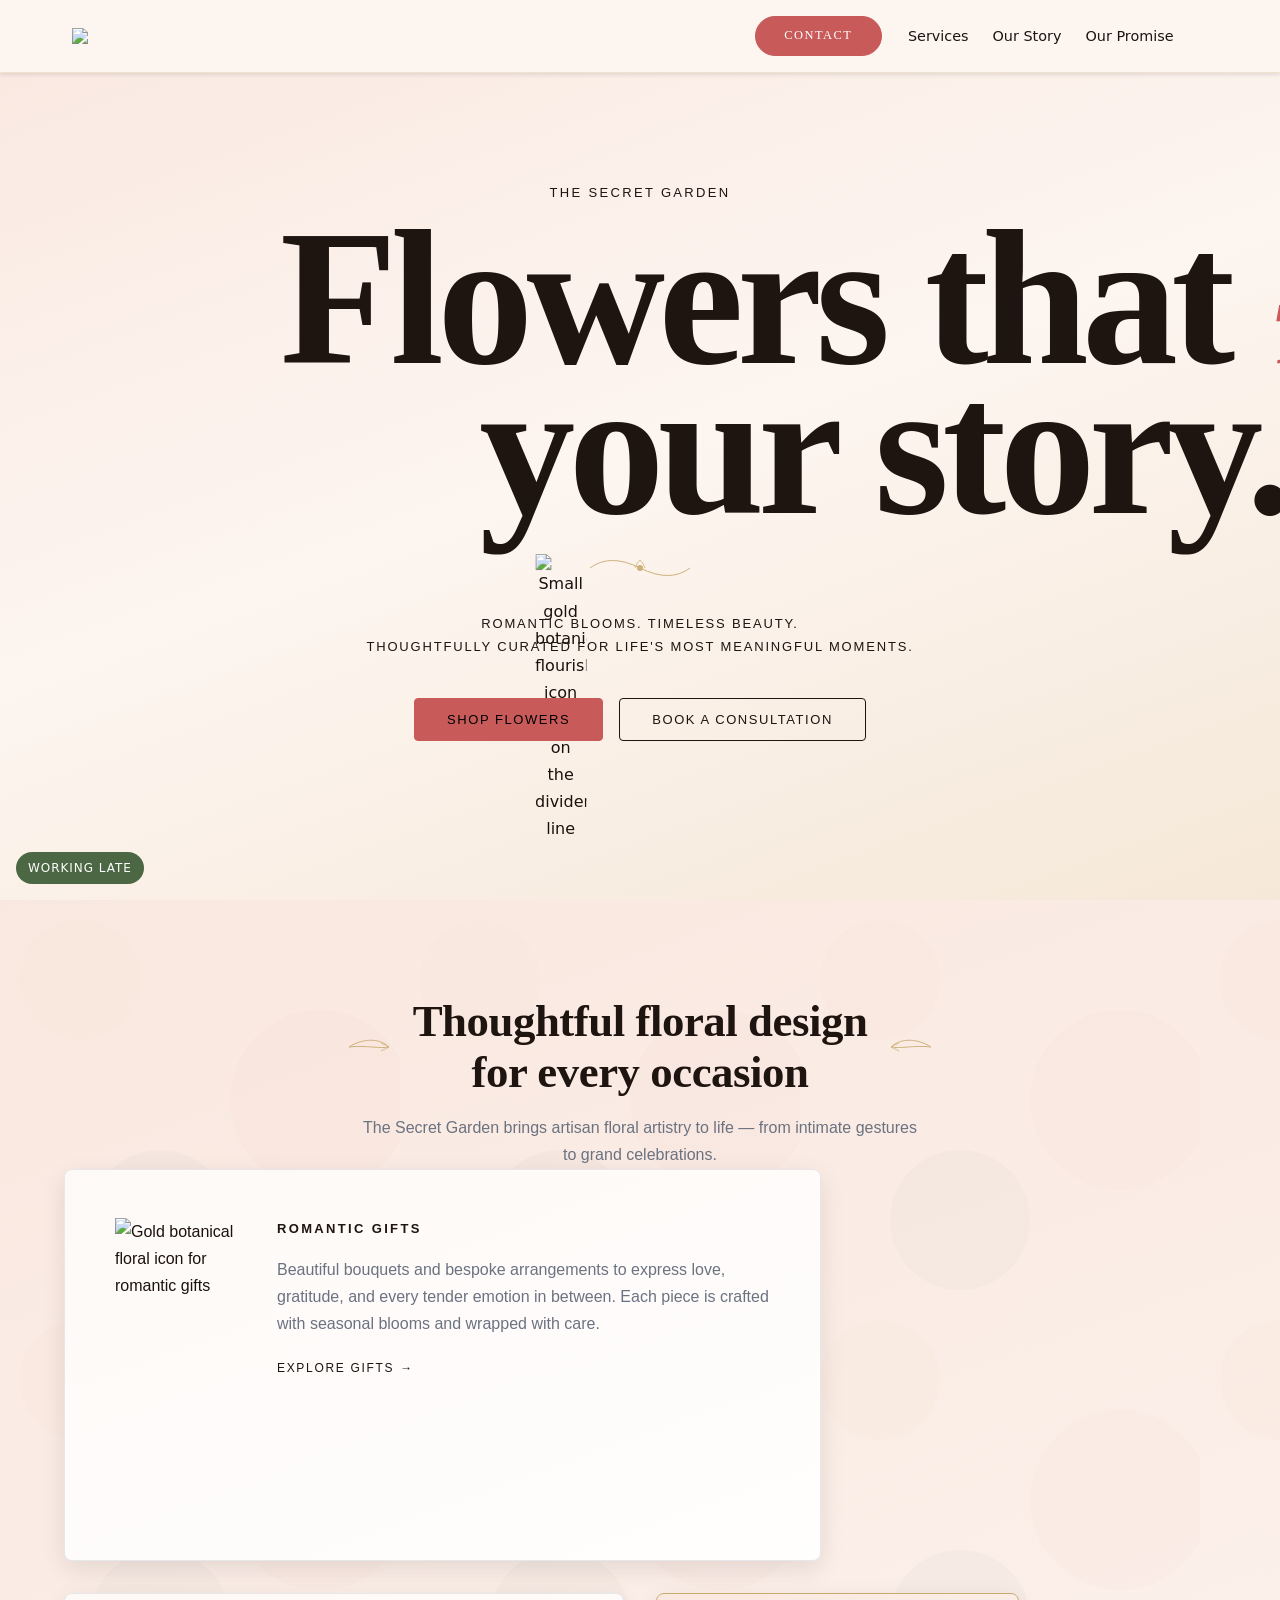
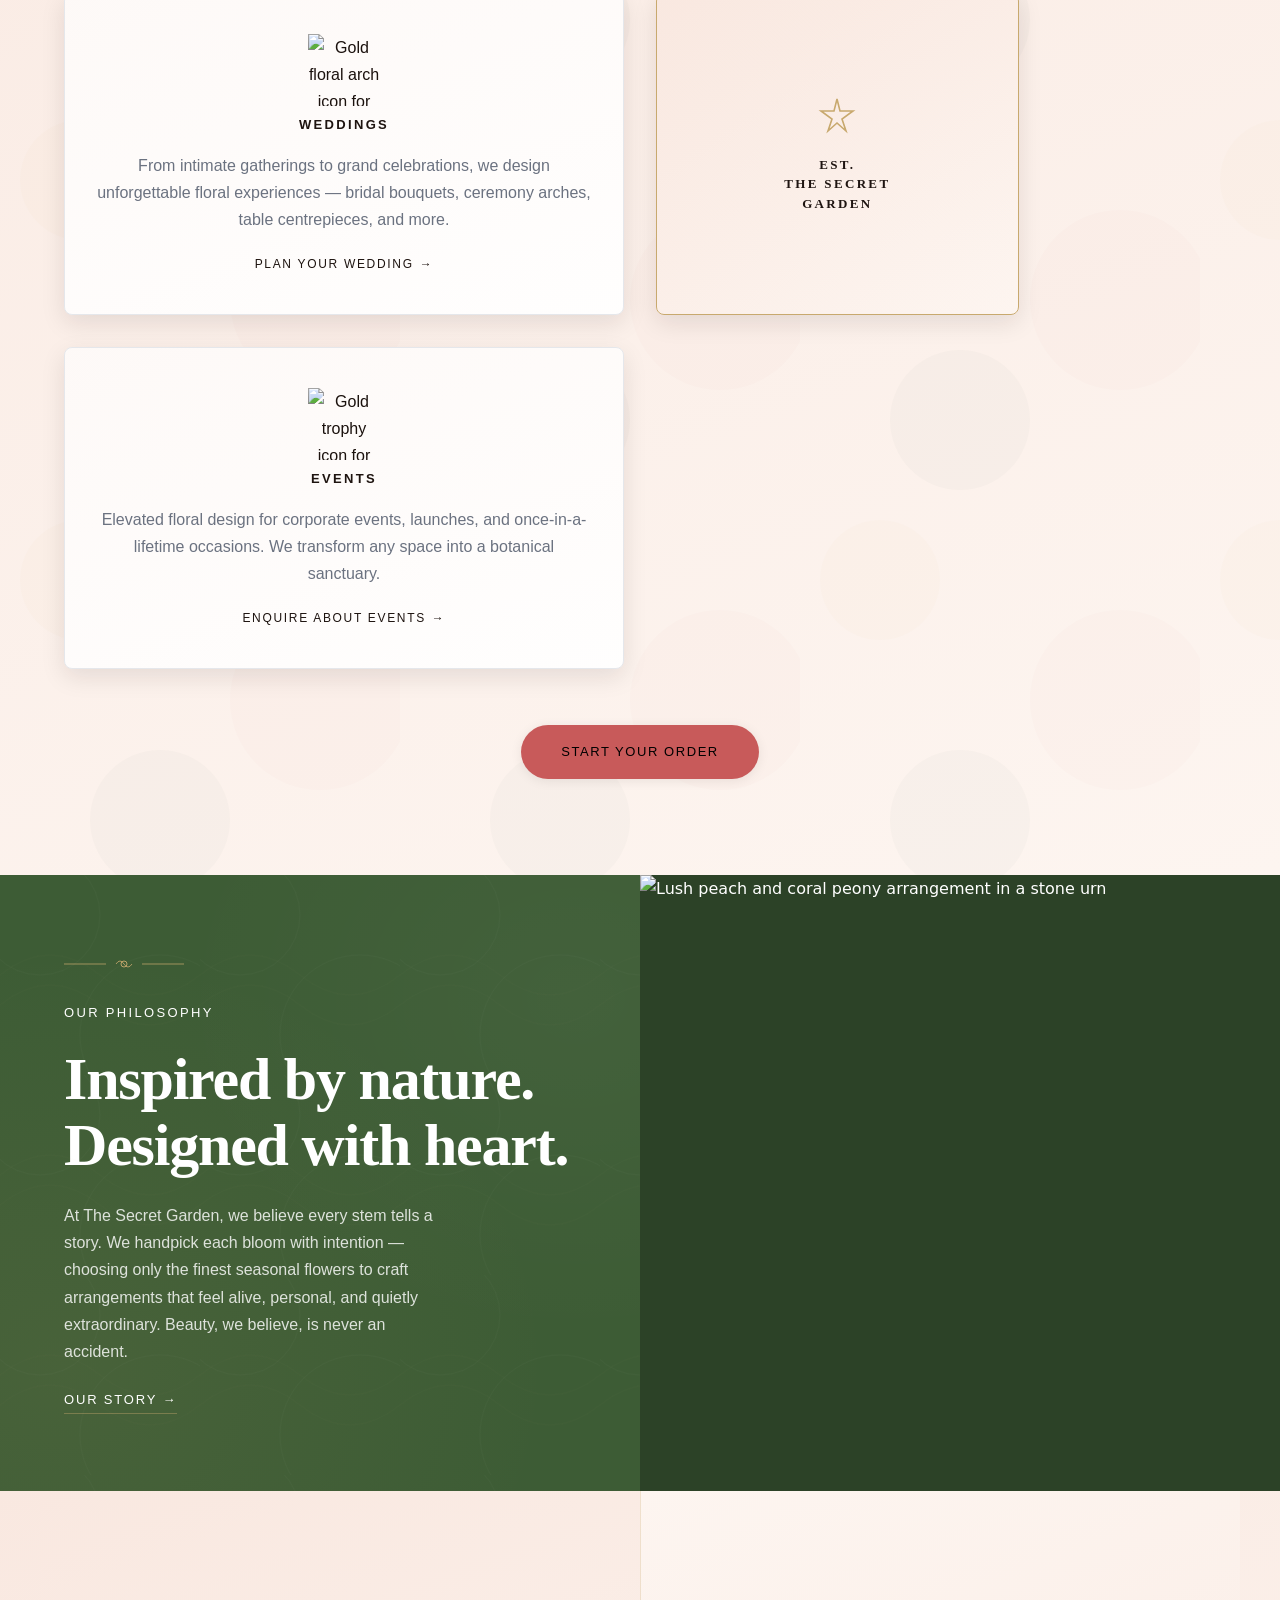
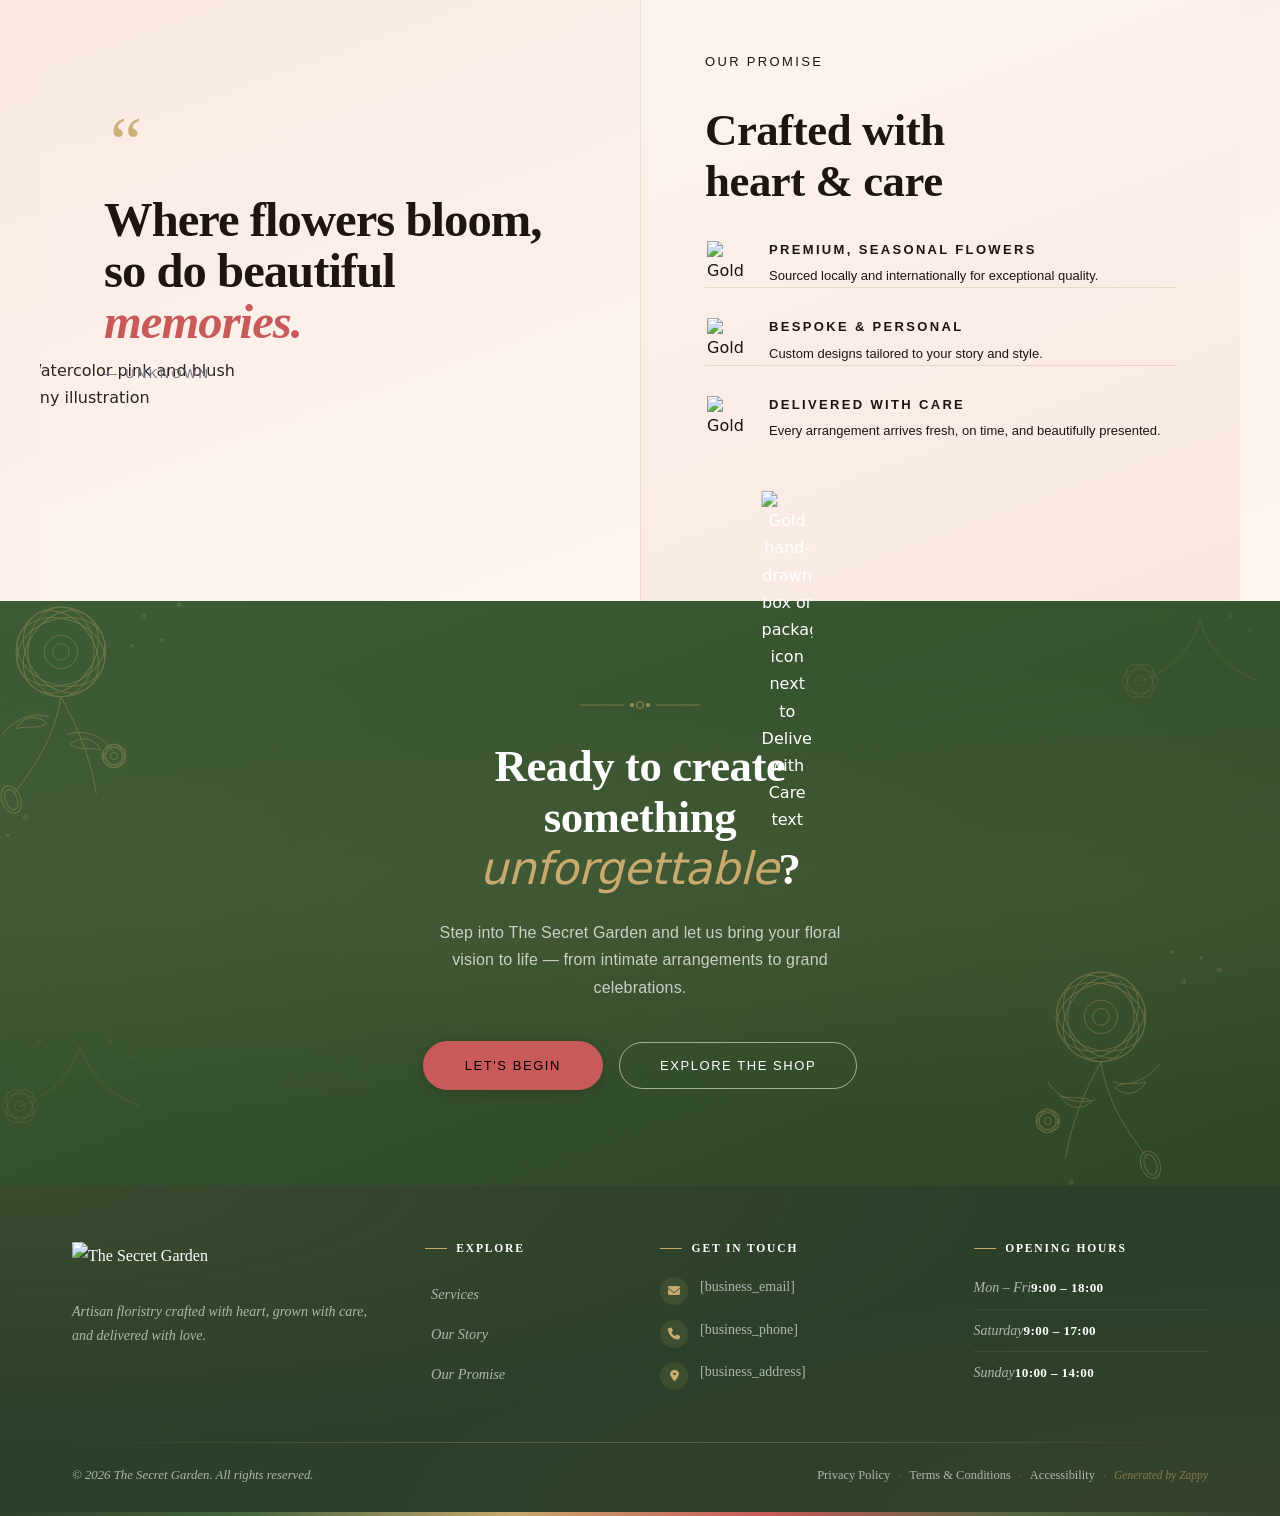
==== public/index.html @ 1e199ef1 "Background sync: Progressive GitHub Sync" ====
<!doctype html><html lang="en"><head><meta charset="UTF-8"><meta content="width=device-width,initial-scale=1" name="viewport"><meta content="index, follow" name="robots"><title>1987 the secret garden — The Secret Garden</title><meta content="Create me a landing page to promote my flowers shop" name="description"><meta content="1987 the secret garden, back to the secret garden, The Secret Garden, the secret garden" name="keywords"><script>!function(){"use strict";var t="3be98112-af21-467a-9a1b-a0bb9be1061b",e="https://qaapi.zappy5.com/api/analytics/track",a=18e5,n=2592e6,o=!0,i=!0,r=!0;var s=function(){var e="zappy_visitor_"+t,a=null;try{if(a=localStorage.getItem(e)){var o=JSON.parse(a),i=Date.now();if(i-o.created<n)return o.lastSeen=i,localStorage.setItem(e,JSON.stringify(o)),o.id}}catch(t){console.warn("Zappy Analytics: LocalStorage not available")}var r="zv_"+Date.now()+"_"+Math.random().toString(36).substr(2,9);try{localStorage.setItem(e,JSON.stringify({id:r,created:Date.now(),lastSeen:Date.now()}))}catch(t){}return r}(),c=function(){var e="zappy_session_"+t,n=null;try{if(n=sessionStorage.getItem(e)){var o=JSON.parse(n),i=Date.now();if(i-o.timestamp<a)return o.timestamp=i,sessionStorage.setItem(e,JSON.stringify(o)),o.id}}catch(t){console.warn("Zappy Analytics: SessionStorage not available")}var r="zs_"+Date.now()+"_"+Math.random().toString(36).substr(2,9);try{sessionStorage.setItem(e,JSON.stringify({id:r,timestamp:Date.now()}))}catch(t){}return r}();function l(a,n){n=n||{};var o={website_id:t,event_type:a,page_path:window.location.pathname,referrer:document.referrer||"direct",visitor_id:s,session_id:c,metadata:n};if(navigator.sendBeacon){var i=new Blob([JSON.stringify(o)],{type:"application/json"});navigator.sendBeacon(e,i)}else fetch(e,{method:"POST",headers:{"Content-Type":"application/json"},body:JSON.stringify(o),keepalive:!0}).catch(function(t){console.warn("Zappy Analytics: Failed to track event",t)})}o&&l("pageview",{title:document.title,url:window.location.href}),i&&document.addEventListener("click",function(t){var e=t.target;if("BUTTON"===e.tagName||e.closest("button")){var a="BUTTON"===e.tagName?e:e.closest("button");l("click",{element:"button",text:a.textContent.trim().substring(0,100),id:a.id||null,class:a.className||null})}else if("A"===e.tagName||e.closest("a")){var n="A"===e.tagName?e:e.closest("a");l("navigation",{element:"link",text:n.textContent.trim().substring(0,100),href:n.href,external:n.hostname!==window.location.hostname})}},!0),r&&document.addEventListener("submit",function(t){var e=t.target;l("form_submit",{form_id:e.id||null,form_name:e.name||null,form_action:e.action||null,form_method:e.method||"GET"})},!0);var m=Date.now();window.addEventListener("beforeunload",function(){l("page_unload",{time_on_page:Math.floor((Date.now()-m)/1e3),page_path:window.location.pathname})}),window.zappyAnalytics={track:l,getVisitorId:function(){return s},getSessionId:function(){return c}}}()</script><meta content="1987 the secret garden — The Secret Garden" property="og:title"><meta content="Create me a landing page to promote my flowers shop" property="og:description"><meta content="summary_large_image" name="twitter:card"><meta content="1987 the secret garden — The Secret Garden" name="twitter:title"><meta content="Create me a landing page to promote my flowers shop" name="twitter:description"><meta content="website" property="og:type"><meta content="en_US" property="og:locale"><link href="https://cdnjs.cloudflare.com/ajax/libs/font-awesome/6.4.0/css/all.min.css" rel="stylesheet"><style>.skip-link{position:absolute;left:-9999px;top:0;padding:12px 18px;background:var(--bg-dark,#1a1a1a);color:var(--text-light,#fff);font-weight:600;border-radius:0 0 8px 0;z-index:10000}.skip-link:focus{left:0;outline:2px solid var(--ring,#fff);outline-offset:2px}:focus-visible{outline:2px solid var(--ring,currentColor);outline-offset:3px}.deco-asset{position:absolute;pointer-events:none;user-select:none;-webkit-user-drag:none;max-width:100%;height:auto;display:block;z-index:5;image-rendering:-webkit-optimize-contrast;transform:translate(-50%,-50%)}@media (max-width:900px){.deco-asset[data-deco-layer=sticker]{display:none}.deco-asset[data-deco-layer=ornament]{width:min(var(--deco-w),14vw)!important;max-width:14vw!important;opacity:.72}.deco-asset[data-deco-anchor=top][data-deco-y]{top:clamp(14px,var(--deco-y),calc(100% - 14px))!important}}@media (max-width:640px){.deco-asset[data-deco-priority="4"],.deco-asset[data-deco-priority="5"]{display:none}}@media (prefers-reduced-motion:no-preference){.deco-asset{transition:opacity .2s ease-out}}</style><link href="/assets/favicon.ico" rel="icon" type="image/x-icon"><link href="/assets/favicon-16x16.png" rel="icon" type="image/png" sizes="16x16"><link href="/assets/favicon-32x32.png" rel="icon" type="image/png" sizes="32x32"><link href="/assets/favicon-48x48.png" rel="icon" type="image/png" sizes="48x48"><link href="/assets/favicon-192x192.png" rel="icon" type="image/png" sizes="192x192"><link href="/assets/favicon-512x512.png" rel="icon" type="image/png" sizes="512x512"><link href="/assets/apple-touch-icon.png" rel="apple-touch-icon"><link href="https://cdn.jsdelivr.net/npm/vanilla-cookieconsent@3/dist/cookieconsent.css" rel="stylesheet"><script src="https://cdn.jsdelivr.net/npm/vanilla-cookieconsent@3/dist/cookieconsent.umd.js"></script><script src="https://cdn.jsdelivr.net/gh/mickidum/acc_toolbar/acctoolbar/acctoolbar.min.js"></script><link href="/styles.css" rel="stylesheet"><style id="zappy-dropdown-submenu-styles">#navMenu li:has(.sub-menu),.nav-menu li:has(.sub-menu),.navbar li:has(.sub-menu),nav li:has(.sub-menu){position:relative}#navMenu .sub-menu,.nav-menu .sub-menu,.navbar .sub-menu,nav .sub-menu{display:block!important;position:absolute!important;top:100%;left:0;min-width:220px;background:#fff;border-radius:8px;box-shadow:0 8px 25px rgba(0,0,0,.15);padding:8px 0;opacity:0;visibility:hidden;transform:translateY(10px);transition:all .3s ease;z-index:1000;list-style:none;pointer-events:none}#navMenu li:hover>.sub-menu,.nav-menu li:hover>.sub-menu,.navbar li:hover>.sub-menu,nav li:hover>.sub-menu{opacity:1!important;visibility:visible!important;transform:translateY(0)!important;pointer-events:auto!important}.sub-menu li{list-style:none;margin:0;padding:0}.sub-menu a{display:block!important;padding:10px 16px!important;color:var(--text-dark,#333)!important;font-weight:500;text-decoration:none;white-space:nowrap;transition:background-color .2s}.sub-menu .zappy-nav-child>a{padding-left:28px!important;font-size:.9em!important;opacity:.85!important}[dir=rtl] .sub-menu .zappy-nav-child>a,html[lang=ar] .sub-menu .zappy-nav-child>a,html[lang=he] .sub-menu .zappy-nav-child>a{padding-left:10px!important;padding-right:28px!important}.sub-menu .zappy-nav-parent>a{font-weight:600!important}.sub-menu a:hover{background-color:#f5f5f5}[dir=rtl] .nav-menu .sub-menu,[dir=rtl] .navbar .sub-menu,[dir=rtl] nav .sub-menu,html[lang=ar] .nav-menu .sub-menu,html[lang=ar] .navbar .sub-menu,html[lang=ar] nav .sub-menu,html[lang=he] .nav-menu .sub-menu,html[lang=he] .navbar .sub-menu,html[lang=he] nav .sub-menu{left:auto!important;right:0!important}.sub-menu:empty,.sub-menu:not(:has(li)):not(:has(> a)),.sub-menu:not(:has(li:not(.zappy-hidden-menu-item))):not(:has(> a)){display:none!important;opacity:0!important;visibility:hidden!important;pointer-events:none!important}li:has(.menu-group-title):hover>.sub-menu{opacity:1!important;visibility:visible!important;transform:translateY(0)!important;pointer-events:auto!important}#navMenu>li>.menu-group-title,.nav-menu>li>.menu-group-title{display:inline-block;padding:.5rem 1rem;cursor:default;user-select:none}@media (max-width:768px){#navMenu .sub-menu,.nav-menu .sub-menu,.navbar .sub-menu,nav .sub-menu{position:static!important;transform:none!important;box-shadow:none!important;background:0 0!important;max-height:0;overflow:hidden;opacity:0;visibility:hidden;transition:max-height .3s ease,opacity .3s ease;padding:0!important;border-radius:0!important}#navMenu .sub-menu.mobile-expanded,.nav-menu .sub-menu.mobile-expanded,.navbar .sub-menu.mobile-expanded{max-height:none!important;overflow-y:visible!important;opacity:1!important;visibility:visible!important;padding:8px 0 8px 16px!important}[dir=rtl] .sub-menu.mobile-expanded,html[lang=he] .sub-menu.mobile-expanded{padding:8px 16px 8px 0!important}#navMenu li:hover>.sub-menu,.nav-menu li:hover>.sub-menu,.navbar li:hover>.sub-menu,nav li:hover>.sub-menu{opacity:0;visibility:hidden;pointer-events:none}#navMenu li>.sub-menu.mobile-expanded,.nav-menu li>.sub-menu.mobile-expanded,.navbar li>.sub-menu.mobile-expanded,nav li>.sub-menu.mobile-expanded{opacity:1!important;visibility:visible!important;pointer-events:auto!important}#navMenu li:has(.sub-menu),.nav-menu li:has(.sub-menu),.navbar li:has(.sub-menu),nav li:has(.sub-menu){display:flex!important;flex-wrap:wrap!important;align-items:center!important;position:relative!important;min-height:44px!important}#navMenu li:has(.sub-menu)>a,.nav-menu li:has(.sub-menu)>a,.navbar li:has(.sub-menu)>a,nav li:has(.sub-menu)>a{flex:1!important;min-width:0!important}#navMenu li:has(.sub-menu)>.menu-group-title,.nav-menu li:has(.sub-menu)>.menu-group-title,.navbar li:has(.sub-menu)>.menu-group-title,nav li:has(.sub-menu)>.menu-group-title{flex:1!important;min-width:0!important;padding:0!important;line-height:inherit!important}#navMenu li:has(.sub-menu)>.sub-menu,.nav-menu li:has(.sub-menu)>.sub-menu,.navbar li:has(.sub-menu)>.sub-menu,nav li:has(.sub-menu)>.sub-menu{flex-basis:100%!important;width:100%!important}#navMenu li:has(.sub-menu)>a [class*=arrow],#navMenu li:has(.sub-menu)>a [class*=chevron],.nav-menu li:has(.sub-menu)>a .fa-angle-down,.nav-menu li:has(.sub-menu)>a .fa-chevron-down,.nav-menu li:has(.sub-menu)>a [class*=arrow],.nav-menu li:has(.sub-menu)>a [class*=chevron],nav li:has(.sub-menu)>a [class*=arrow],nav li:has(.sub-menu)>a [class*=chevron]{display:none!important;visibility:hidden!important}.mobile-submenu-toggle{display:flex!important;align-items:center!important;justify-content:center!important;width:44px!important;height:auto!important;background:0 0!important;border:none!important;cursor:pointer!important;color:var(--text-dark)!important;position:static!important;flex-shrink:0!important;align-self:stretch!important;z-index:2!important;padding:0!important;margin:0!important}.mobile-submenu-toggle::after{content:''!important;width:0!important;height:0!important;border-left:6px solid transparent!important;border-right:6px solid transparent!important;border-top:7px solid currentColor!important;transition:transform .3s ease!important}.mobile-submenu-toggle.expanded::after{transform:rotate(180deg)!important}.sub-menu a{padding:10px 0!important;display:block!important;color:var(--text-dark)!important;white-space:normal!important}.sub-menu .zappy-nav-child>a{padding-left:28px!important;font-size:.9em!important;opacity:.85!important}[dir=rtl] .sub-menu .zappy-nav-child>a,html[lang=ar] .sub-menu .zappy-nav-child>a,html[lang=he] .sub-menu .zappy-nav-child>a{padding-left:0!important;padding-right:28px!important}.sub-menu .zappy-nav-parent>a{font-weight:600!important}#navMenu.active,.nav-menu.active{max-width:100vw!important;overflow-x:hidden!important;box-sizing:border-box!important}.navbar .sub-menu li a,.zappy-products-dropdown .sub-menu a,nav.navbar .sub-menu li a{color:var(--text-dark)!important}}@media (min-width:769px){.mobile-submenu-toggle{display:none!important}}</style><style id="zappy-widget-visibility">html[dir=rtl] .whatsapp-float{right:20px!important;left:auto!important}html:not([dir]) .whatsapp-float,html[dir=ltr] .whatsapp-float{left:20px!important;right:auto!important}html[dir=rtl] #mic-access-tool-general-button,html[dir=rtl] #mic-init-access-tool #mic-access-tool-general-button,html[dir=rtl] #mic-init-access-tool .mic-access-tool-general-button,html[dir=rtl] ._access-icon,html[dir=rtl] .mic-access-tool-general-button{left:20px!important;right:auto!important}html:not([dir]) #mic-access-tool-general-button,html:not([dir]) #mic-init-access-tool #mic-access-tool-general-button,html:not([dir]) #mic-init-access-tool .mic-access-tool-general-button,html:not([dir]) ._access-icon,html:not([dir]) .mic-access-tool-general-button,html[dir=ltr] #mic-access-tool-general-button,html[dir=ltr] #mic-init-access-tool #mic-access-tool-general-button,html[dir=ltr] #mic-init-access-tool .mic-access-tool-general-button,html[dir=ltr] ._access-icon,html[dir=ltr] .mic-access-tool-general-button{right:20px!important;left:auto!important}@media (max-width:768px){.whatsapp-float{display:flex!important}}@media (min-width:769px){.whatsapp-float{display:flex!important}}@media (max-width:768px){#mic-access-tool-general-button,#mic-init-access-tool #mic-access-tool-general-button,#mic-init-access-tool .mic-access-tool-general-button,._access-icon,.mic-access-tool-general-button{display:flex!important;visibility:visible!important;opacity:1!important;pointer-events:auto!important}#mic-access-tool-box.opened-mic-access-tool,#mic-init-access-tool #mic-access-tool-box.opened-mic-access-tool,.mic-access-tool-box.opened-mic-access-tool{visibility:visible!important;opacity:1!important;pointer-events:auto!important}}@media (min-width:769px){#mic-access-tool-general-button,#mic-init-access-tool #mic-access-tool-general-button,#mic-init-access-tool .mic-access-tool-general-button,._access-icon,.mic-access-tool-general-button{display:flex!important;visibility:visible!important;opacity:1!important;pointer-events:auto!important}#mic-access-tool-box.opened-mic-access-tool,#mic-init-access-tool #mic-access-tool-box.opened-mic-access-tool,.mic-access-tool-box.opened-mic-access-tool{visibility:visible!important;opacity:1!important;pointer-events:auto!important}}</style></head><body><a href="#main" class="skip-link">Skip to main content</a><nav class="navbar"><button aria-label="Menu" class="mobile-toggle" id="mobileToggle"><svg viewBox="0 0 24 24" fill="none" class="hamburger-icon" height="24" width="24"><path d="M3 12h18M3 6h18M3 18h18" stroke="currentColor" stroke-width="2" stroke-linecap="round"></path></svg> <svg viewBox="0 0 24 24" fill="none" class="close-icon" height="24" width="24" style="display:none"><path d="M18 6L6 18M6 6l12 12" stroke="currentColor" stroke-width="2" stroke-linecap="round"></path></svg></button> <button aria-label="Call" class="phone-header-btn" data-phone="+1-555-123-4567"><svg viewBox="0 0 24 24" fill="currentColor" height="20" width="20"><path d="M22 16.92v3a2 2 0 0 1-2.18 2 19.79 19.79 0 0 1-8.63-3.07 19.5 19.5 0 0 1-6-6 19.79 19.79 0 0 1-3.07-8.67A2 2 0 0 1 4.11 2h3a2 2 0 0 1 2 1.72 12.84 12.84 0 0 0 .7 2.81 2 2 0 0 1-.45 2.11L8.09 9.91a16 16 0 0 0 6 6l1.27-1.27a2 2 0 0 1 2.11-.45 12.84 12.84 0 0 0 2.81.7A2 2 0 0 1 22 16.92z"></path></svg></button><div class="nav-container"><div class="nav-brand"><a href="/" class="logo-link"><img alt="The Secret Garden" class="logo" src="/assets/site-home-image-1.webp"></a></div><ul class="nav-menu" id="navMenu"><li><a href="#services">Services</a></li><li><a href="#about">Our Story</a></li><li><a href="#testimonials">Our Promise</a></li></ul><div class="nav-cta-container"><a href="#final-cta" class="nav-cta-btn">Contact</a></div></div></nav><script>window.addEventListener("load",function(){const e=document.querySelector(".navbar, nav, header");if(!e)return void console.log("[Navbar] Navbar element not found");let t=document.getElementById("mobileToggle")||document.querySelector(".mobile-toggle")||document.querySelector(".hamburger")||document.querySelector(".hamburger-menu")||document.querySelector(".menu-toggle")||document.querySelector(".burger-menu")||document.querySelector('[aria-label="Menu"]')||document.querySelector('[aria-label="תפריט"]');const o=document.querySelector(".phone-header-btn"),n=window.getComputedStyle(e);let r=n.backgroundColor;if(console.log("[Navbar] Initial navbar background:",r),"transparent"===r||"rgba(0, 0, 0, 0)"===r||r.startsWith("rgba")&&r.includes(", 0)")){const e=n.backgroundImage;if(e&&"none"!==e)console.log("[Navbar] Navbar has background image/gradient, using dark text"),r="rgb(240, 240, 240)";else{const e=window.getComputedStyle(document.body).backgroundColor;console.log("[Navbar] Navbar transparent, using body background:",e),r=e}}const a=r.match(/\d+/g);if(a&&a.length>=3){const e=(.299*parseInt(a[0])+.587*parseInt(a[1])+.114*parseInt(a[2]))/255;console.log("[Navbar] Mobile button colors preserved from Claude CSS (luminance:",e.toFixed(2)+")");const n=document.createElement("style");n.id="zappy-mobile-nav-fix";document.documentElement.lang;document.documentElement.dir,n.textContent='\n        /* Hide mobile buttons on desktop, show only on mobile */\n        @media (min-width: 769px) {\n          .mobile-toggle,\n          .phone-header-btn {\n            display: none !important;\n          }\n        }\n        \n        /* Show and position mobile buttons correctly on mobile */\n        @media (max-width: 768px) {\n          .mobile-toggle,\n          .phone-header-btn {\n            position: absolute !important;\n            top: 0 !important;\n            bottom: 0 !important;\n            margin-top: auto !important;\n            margin-bottom: auto !important;\n            z-index: 1001 !important;\n            display: flex !important;\n            align-items: center !important;\n            justify-content: center !important;\n            width: 36px !important;\n            height: 36px !important;\n            border-radius: 50% !important;\n            border: none !important;\n            cursor: pointer !important;\n            padding: 6px !important;\n            background: none !important;\n            color: var(--nav-text, var(--text-dark)) !important;\n            touch-action: manipulation !important;\n            -webkit-tap-highlight-color: transparent !important;\n          }\n          \n          /* LTR positioning (default): hamburger LEFT, phone RIGHT */\n          html:not([dir="rtl"]):not([lang="he"]):not([lang="ar"]) .mobile-toggle,\n          html[dir="ltr"] .mobile-toggle {\n            left: 12px !important;\n            right: auto !important;\n          }\n          html:not([dir="rtl"]):not([lang="he"]):not([lang="ar"]) .phone-header-btn,\n          html[dir="ltr"] .phone-header-btn {\n            right: 12px !important;\n            left: auto !important;\n          }\n          \n          /* RTL positioning: hamburger RIGHT, phone LEFT */\n          html[dir="rtl"] .mobile-toggle,\n          html[lang="he"] .mobile-toggle,\n          html[lang="ar"] .mobile-toggle {\n            right: 12px !important;\n            left: auto !important;\n          }\n          html[dir="rtl"] .phone-header-btn,\n          html[lang="he"] .phone-header-btn,\n          html[lang="ar"] .phone-header-btn {\n            left: 12px !important;\n            right: auto !important;\n          }\n          \n          /* CRITICAL: Ensure nav-container has min-height on mobile */\n          /* All children are positioned absolutely/fixed on mobile, so height:auto collapses to 0 */\n          .nav-container {\n            min-height: 70px !important;\n            position: relative !important;\n          }\n          \n          /* Ensure SVG icons are properly sized and inherit color */\n          .mobile-toggle svg,\n          .phone-header-btn svg {\n            width: 24px !important;\n            height: 24px !important;\n            /* Don\'t force display - let JavaScript control hamburger/close toggle */\n          }\n          \n          /* Reset nav-cta-container on mobile - remove desktop box-shadow/padding */\n          /* that creates a visible ghost box when CTA button is hidden */\n          .nav-cta-container {\n            box-shadow: none !important;\n            padding: 0 !important;\n          }\n          \n          /* Hide nav-cta-container entirely on mobile when there\'s no lang-switcher */\n          /* (only the CTA button is inside, and it\'s hidden on mobile) */\n          .nav-cta-container:not(:has(.lang-switcher)) {\n            display: none !important;\n          }\n          \n          /* CRITICAL: Prevent hero image fade gradient from bleeding over headline text */\n          /* The .image-fade-gradient has bottom: -30px (extends below parent) */\n          /* On mobile stacked layout, this overlaps the h1 text below the image */\n          .hero-image-column {\n            overflow: hidden !important;\n          }\n          .image-fade-gradient {\n            bottom: 0 !important;\n          }\n          \n          /* Hide desktop language switcher on mobile - hamburger menu handles it */\n          /* High specificity to override stored CSS */\n          .lang-switcher,\n          .nav-cta-container .lang-switcher,\n          .nav-container .lang-switcher,\n          .navbar .lang-switcher,\n          .navbar .nav-cta-container .lang-switcher {\n            display: none !important;\n          }\n        }\n      ';const r=document.getElementById("zappy-mobile-nav-fix");r&&r.remove(),document.head.appendChild(n),console.log("[Navbar] Critical CSS injected for mobile nav positioning");const i=window.innerWidth<=768;if(t){const e=t.querySelector(".hamburger-icon"),o=t.querySelector(".close-icon");e&&(e.style.setProperty("width","24px","important"),e.style.setProperty("height","24px","important"),e.style.setProperty("display","block","important")),o&&(o.style.setProperty("width","24px","important"),o.style.setProperty("height","24px","important"),o.style.setProperty("display","none","important")),i?(t.style.setProperty("position","absolute","important"),t.style.setProperty("top","0","important"),t.style.setProperty("bottom","0","important"),t.style.setProperty("margin-top","auto","important"),t.style.setProperty("margin-bottom","auto","important"),t.style.setProperty("z-index","1001","important"),t.style.removeProperty("left"),t.style.removeProperty("right"),console.log("[Navbar] Mobile toggle positioning applied (mobile viewport)")):(t.style.removeProperty("position"),t.style.removeProperty("top"),t.style.removeProperty("transform"),t.style.removeProperty("z-index"),t.style.removeProperty("left"),t.style.removeProperty("right"),console.log("[Navbar] Desktop viewport - cleared mobile toggle inline positioning"))}if(o){const e=o.querySelector("svg");e&&(e.style.width="24px",e.style.height="24px",e.setAttribute("width","24"),e.setAttribute("height","24")),i?(o.style.setProperty("position","absolute","important"),o.style.setProperty("top","0","important"),o.style.setProperty("bottom","0","important"),o.style.setProperty("margin-top","auto","important"),o.style.setProperty("margin-bottom","auto","important"),o.style.setProperty("z-index","1001","important"),o.style.removeProperty("left"),o.style.removeProperty("right"),console.log("[Navbar] Phone button positioning applied (mobile viewport)")):(o.style.removeProperty("position"),o.style.removeProperty("top"),o.style.removeProperty("transform"),o.style.removeProperty("z-index"),o.style.removeProperty("left"),o.style.removeProperty("right"),console.log("[Navbar] Desktop viewport - cleared phone button inline positioning"))}}else console.log("[Navbar] Could not parse background color:",r);t=document.getElementById("mobileToggle")||document.querySelector(".mobile-toggle")||document.querySelector(".hamburger")||document.querySelector(".hamburger-menu")||document.querySelector(".menu-toggle")||document.querySelector(".burger-menu")||document.querySelector('[aria-label="Menu"]')||document.querySelector('[aria-label="תפריט"]');const i=document.getElementById("navMenu")||document.querySelector(".nav-menu")||document.querySelector(".nav-links")||document.querySelector("nav ul:not(.submenu)");if(!t||!i)return void console.log("[Navbar] Mobile toggle or menu not found:",{toggle:!!t,menu:!!i});i.id||(i.id="navMenu"),console.log("[Navbar] Initializing mobile menu...");const l=t.cloneNode(!0);t.parentNode.replaceChild(l,t);var s=0;function p(e){var t=Date.now();t-s<300||(s=t,function(e){e.preventDefault(),e.stopPropagation();const t=l.querySelector(".hamburger-icon"),o=l.querySelector(".close-icon");i.classList.contains("active")?(i.classList.remove("active"),t&&t.style.setProperty("display","block","important"),o&&o.style.setProperty("display","none","important"),document.body.style.overflow="",console.log("[Navbar] Menu closed")):(i.classList.add("active"),t&&t.style.setProperty("display","none","important"),o&&o.style.setProperty("display","block","important"),document.body.style.overflow="hidden",console.log("[Navbar] Menu opened"))}(e))}l.addEventListener("click",p),l.addEventListener("touchend",p),i.querySelectorAll("a").forEach(function(e){e.addEventListener("click",function(){if("#"===this.getAttribute("href"))return;const e=l.querySelector(".hamburger-icon"),t=l.querySelector(".close-icon");i.classList.remove("active"),e&&e.style.setProperty("display","block","important"),t&&t.style.setProperty("display","none","important"),document.body.style.overflow="",console.log("[Navbar] Menu closed (link clicked)")})});var c=i.querySelectorAll(".dropdown-toggle");c.forEach(function(e){e.addEventListener("click",function(e){e.preventDefault(),e.stopPropagation();var t=this.closest(".nav-dropdown");t&&(t.parentNode.querySelectorAll(".nav-dropdown.open").forEach(function(e){e!==t&&e.classList.remove("open")}),t.classList.toggle("open"),console.log("[Navbar] Dropdown toggled:",t.classList.contains("open")?"open":"closed"))})}),document.addEventListener("click",function(e){e.target.closest(".nav-dropdown")||document.querySelectorAll(".nav-dropdown.open").forEach(function(e){e.classList.remove("open")})}),console.log("[Navbar] Dropdown handlers initialized for "+c.length+" dropdowns"),o&&o.addEventListener("click",function(){const e=document.querySelectorAll('a[href^="tel:"]'),t=e.length>0?e[0].getAttribute("href").replace("tel:",""):"[business_phone]";window.location.href="tel:"+t,console.log("[Navbar] Phone button clicked")}),console.log("[Navbar] Mobile menu initialized successfully")})</script><main id="main"><section class="cta-section home-hero-section" data-layout-spec="Home-hero" style="position:relative;overflow:visible" data-hero-type="fullscreen-scrim"><div class="cta-band hero-content-band"><div class="hero-inner" data-reveal=""><span class="eyebrow hero-eyebrow">The Secret Garden</span><h1 class="display-xl hero-headline">Flowers that <em><span class="font-accent">tell</span></em><br>your story.</h1><div class="hero-deco-divider" aria-hidden="true"><svg viewBox="0 0 120 40" xmlns="http://www.w3.org/2000/svg" aria-hidden="true" data-no-icon-edit="true" height="40" width="120"><path d="M10 20 Q30 5 60 20 Q90 35 110 20" stroke="#c8a96e" stroke-width="1" fill="none"></path><circle cx="60" cy="20" r="3" fill="#c8a96e"></circle><path d="M55 20 Q57 14 60 12 Q63 14 65 20" stroke="#c8a96e" stroke-width="0.8" fill="none"></path></svg></div><h3 class="hero-subtitle">Romantic blooms. Timeless beauty.<br>Thoughtfully curated for life's most meaningful moments.</h3><div class="cta-row hero-cta-row"><a href="/shop" class="btn btn-primary" data-magnet="0.2">Shop Flowers</a> <a href="/contact" class="btn btn-secondary">Book a Consultation</a></div></div></div><img alt="Small gold botanical flourish icon centered on the divider line" class="deco-asset" src="https://qastorage.zappy5.com/uploads/2026/05/decorative-59d50861-4bbf-496b-b401-d998e2d51ef6-0-painted-doodle-b05f0f55fa-1778401566444-755437143.png" decoding="async" loading="lazy" aria-hidden="true" data-deco-anchor="bottom" data-deco-asset-id="asset-0-painted-doodle" data-deco-bbox="42.5,24.3,2.5,1" data-deco-layer="ornament" data-deco-priority="1" data-deco-role="painted-doodle" data-deco-x="43.8" data-deco-y="77.6" style="--deco-x:43.8%;--deco-y:77.6%;--deco-w:4%;--mockup-band-ratio:3.125;left:var(--deco-x);top:var(--deco-y);transform:translate(-50%, -50%);width:4%;max-width:4%;min-height:max(18px, calc(var(--deco-w) * 0.18));object-fit:contain;z-index:8"></section><section class="bento-section home-services-section" data-layout-spec="Home-services" style="background:linear-gradient(160deg, #f9e8e0 0%, #fdf5f0 100%);color:var(--text-dark)"><div class="home-services-texture" aria-hidden="true"></div><div class="home-services-container"><header class="home-services-header" data-reveal=""><div class="home-services-heading-row"><svg viewBox="0 0 48 24" fill="none" class="home-services-leaf-deco home-services-leaf-left" aria-hidden="true" data-no-icon-edit="true" xmlns="http://www.w3.org/2000/svg"><path d="M44 12 C36 4, 20 2, 4 12 C20 10, 36 14, 44 12Z" stroke="#c8a96e" stroke-width="1" fill="none"></path><path d="M44 12 L36 8" stroke="#c8a96e" stroke-width="0.8"></path><path d="M44 12 L36 16" stroke="#c8a96e" stroke-width="0.8"></path></svg><h2 class="home-services-title">Thoughtful floral design<br>for every occasion</h2><svg viewBox="0 0 48 24" fill="none" class="home-services-leaf-deco home-services-leaf-right" aria-hidden="true" data-no-icon-edit="true" xmlns="http://www.w3.org/2000/svg"><path d="M4 12 C12 4, 28 2, 44 12 C28 10, 12 14, 4 12Z" stroke="#c8a96e" stroke-width="1" fill="none"></path><path d="M4 12 L12 8" stroke="#c8a96e" stroke-width="0.8"></path><path d="M4 12 L12 16" stroke="#c8a96e" stroke-width="0.8"></path></svg></div><p class="home-services-subtitle">The Secret Garden brings artisan floral artistry to life — from intimate gestures to grand celebrations.</p></header><div class="bento-grid home-services-grid" data-reveal-stagger=""><article class="bento-tile home-services-tile bento-tile--xl home-services-tile-romantic"><div class="home-services-tile-image-wrap"><img alt="Gold botanical floral icon for romantic gifts" class="cutout home-services-icon" src="/assets/site-home-services-feature-icon-1.webp" data-context="Gold line-art botanical tree or floral arrangement icon representing romantic gifts. Composition: isolated icon, centered above text. Framing: small centered icon above column heading. Background: transparent over warm cream. Treatment: background-removed cutout" data-placeholder="home-services-feature-icon-1" height="600" width="600" data-aspect-ratio="1:1" data-dominant-color="#c8a96e" data-treatment="background-removed cutout"></div><div class="home-services-tile-body"><span class="eyebrow home-services-eyebrow">Romantic Gifts</span><p class="home-services-desc">Beautiful bouquets and bespoke arrangements to express love, gratitude, and every tender emotion in between. Each piece is crafted with seasonal blooms and wrapped with care.</p><a href="/contact" class="btn-text-link home-services-link">Explore Gifts <span aria-hidden="true">→</span></a></div></article><article class="bento-tile home-services-tile bento-tile--md home-services-tile-weddings"><div class="home-services-tile-image-wrap"><img alt="Gold floral arch icon for weddings" class="cutout home-services-icon" src="/assets/site-home-services-feature-icon-2.webp" data-context="Gold line-art floral arch or tree icon representing weddings. Composition: isolated icon, centered above text. Framing: small centered icon above column heading. Background: transparent over warm cream. Treatment: background-removed cutout" data-placeholder="home-services-feature-icon-2" height="600" width="600" data-aspect-ratio="1:1" data-dominant-color="#c8a96e" data-treatment="background-removed cutout"></div><div class="home-services-tile-body"><span class="eyebrow home-services-eyebrow">Weddings</span><p class="home-services-desc">From intimate gatherings to grand celebrations, we design unforgettable floral experiences — bridal bouquets, ceremony arches, table centrepieces, and more.</p><a href="/contact" class="btn-text-link home-services-link">Plan Your Wedding <span aria-hidden="true">→</span></a></div></article><article class="bento-tile home-services-tile bento-tile--accent bento-tile--sm home-services-tile-deco" aria-hidden="true"><div class="home-services-deco-inner"><svg viewBox="0 0 24 24" xmlns="http://www.w3.org/2000/svg" aria-hidden="true" data-no-icon-edit="true" height="48" width="48"><path d="M12 2 L13.5 8 L20 8 L14.5 12 L16.5 18 L12 14 L7.5 18 L9.5 12 L4 8 L10.5 8 Z" stroke="#c8a96e" stroke-width="0.8" fill="none"></path></svg><p class="home-services-deco-text">Est.<br>The Secret<br>Garden</p></div></article><article class="bento-tile home-services-tile bento-tile--md home-services-tile-events"><div class="home-services-tile-image-wrap"><img alt="Gold trophy icon for events" class="cutout home-services-icon" src="/assets/site-home-services-feature-icon-3.webp" data-context="Gold line-art trophy or award cup icon representing events. Composition: isolated icon, centered above text. Framing: small centered icon above column heading. Background: transparent over warm cream. Treatment: background-removed cutout" data-placeholder="home-services-feature-icon-3" height="600" width="600" data-aspect-ratio="1:1" data-dominant-color="#c8a96e" data-treatment="background-removed cutout"></div><div class="home-services-tile-body"><span class="eyebrow home-services-eyebrow">Events</span><p class="home-services-desc">Elevated floral design for corporate events, launches, and once-in-a-lifetime occasions. We transform any space into a botanical sanctuary.</p><a href="/contact" class="btn-text-link home-services-link">Enquire About Events <span aria-hidden="true">→</span></a></div></article></div><div class="home-services-cta" data-reveal=""><a href="/contact" class="btn-primary home-services-btn">Start Your Order</a></div></div></section><section class="dualpanel-section home-about-section" data-layout-spec="Home-about" style="background:#3d5c35;color:var(--text-light)"><div class="dualpanel-grid"><aside class="dualpanel-pane dualpanel-pane--start" data-reveal=""><svg viewBox="0 0 120 24" fill="none" class="about-botanical-ornament" aria-hidden="true" data-no-icon-edit="true" xmlns="http://www.w3.org/2000/svg"><line opacity="0.7" stroke="#c8a96e" stroke-width="1" x1="0" x2="42" y1="12" y2="12"></line><circle cx="60" cy="12" r="3" fill="none" opacity="0.9" stroke="#c8a96e" stroke-width="1"></circle><path d="M52 12 Q56 6 60 12 Q64 18 68 12" stroke="#c8a96e" stroke-width="1" fill="none" opacity="0.8"></path><line opacity="0.7" stroke="#c8a96e" stroke-width="1" x1="78" x2="120" y1="12" y2="12"></line></svg><p class="eyebrow about-eyebrow">Our Philosophy</p><h2 class="dualpanel-title about-headline">Inspired by nature.<br>Designed with heart.</h2><p class="about-body dualpanel-copy">At The Secret Garden, we believe every stem tells a story. We handpick each bloom with intention — choosing only the finest seasonal flowers to craft arrangements that feel alive, personal, and quietly extraordinary. Beauty, we believe, is never an accident.</p><a href="#" class="about-story-link">Our Story →</a></aside><aside class="dualpanel-pane dualpanel-pane--end about-image-pane" data-reveal=""><img alt="Lush peach and coral peony arrangement in a stone urn" class="about-floral-image" src="/assets/site-home-about-inline-tile-1.webp" data-context="Lush floral arrangement in a stone urn overflowing with large peach and coral peonies, blush roses, and soft pink ranunculus with green foliage, photographed on a draped fabric surface. Composition: eye-level, slightly overhead angle, arrangement fills the right half of the band. Framing: full-bleed right panel, arrangement centered with slight overflow at edges. Background: dark forest green textured background on the left panel; soft natural light on the right. Treatment: full-bleed background" data-placeholder="home-about-inline-tile-1" height="600" width="800" data-aspect-ratio="4:3" data-dominant-color="#d4826a" data-treatment="full-bleed background"></aside></div></section><section class="dualpanel-section home-testimonials-section" data-layout-spec="Home-testimonials" data-band-index="3" id="testimonials"><div class="dualpanel-grid"><aside class="dualpanel-pane dualpanel-pane--start" data-reveal=""><img alt="Watercolor pink and blush peony illustration" class="cutout ht-peony-deco" src="/assets/site-home-testimonials-decorative-1.webp" data-context="Watercolor illustration of large pink and blush peonies with green leaves, painted in a loose botanical style, positioned at the start edge of the band. Composition: decorative corner element, partial crop showing blooms and foliage. Framing: anchored to start edge, bleeds off the bottom-left corner. Background: transparent over blush gradient. Treatment: background-removed cutout" data-placeholder="home-testimonials-decorative-1" height="750" width="600" data-aspect-ratio="4:5" data-dominant-color="#e8a0a0" data-treatment="background-removed cutout" decoding="async" loading="lazy"><div class="ht-quote-mark" aria-hidden="true"><svg viewBox="0 0 60 60" xmlns="http://www.w3.org/2000/svg" height="72" width="72"><text fill="#c8a96e" font-family="Cormorant Garamond" font-size="60" opacity="0.9" x="5" y="50">“</text></svg></div><blockquote class="ht-pullquote"><p class="ht-quote-text">Where flowers bloom,<br>so do beautiful <em class="ht-accent-word">memories.</em></p><footer class="ht-attribution">— Unknown</footer></blockquote></aside><aside class="dualpanel-pane dualpanel-pane--end" data-reveal=""><p class="eyebrow ht-eyebrow">Our Promise</p><h2 class="dualpanel-title ht-end-title">Crafted with<br>heart &amp; care</h2><ul class="dualpanel-list ht-features-list"><li class="ht-feature-row"><div class="ht-feature-icon-wrap"><img alt="Gold botanical flower icon" class="cutout ht-icon-img" src="/assets/site-home-testimonials-feature-icon-2.webp" data-context="Small gold botanical floral icon representing premium seasonal flowers. Composition: isolated icon beside text label. Framing: small icon to the start of text row. Background: transparent over blush. Treatment: background-removed cutout" data-placeholder="home-testimonials-feature-icon-2" height="48" width="48" data-aspect-ratio="1:1" data-dominant-color="#c8a96e" data-treatment="background-removed cutout" decoding="async" loading="lazy"></div><div class="ht-feature-text"><strong class="ht-feature-label">Premium, Seasonal Flowers</strong><p class="ht-feature-desc">Sourced locally and internationally for exceptional quality.</p></div></li><li class="ht-feature-row"><div class="ht-feature-icon-wrap"><img alt="Gold botanical leaf icon" class="cutout ht-icon-img" src="/assets/site-home-testimonials-feature-icon-3.webp" data-context="Small gold botanical leaf or floral icon representing bespoke and personal service. Composition: isolated icon beside text label. Framing: small icon to the start of text row. Background: transparent over blush. Treatment: background-removed cutout" data-placeholder="home-testimonials-feature-icon-3" height="48" width="48" data-aspect-ratio="1:1" data-dominant-color="#c8a96e" data-treatment="background-removed cutout" decoding="async" loading="lazy"></div><div class="ht-feature-text"><strong class="ht-feature-label">Bespoke &amp; Personal</strong><p class="ht-feature-desc">Custom designs tailored to your story and style.</p></div></li><li class="ht-feature-row"><div class="ht-feature-icon-wrap"><img alt="Gold delivery icon" class="cutout ht-icon-img" src="/assets/site-home-testimonials-feature-icon-4.webp" data-context="Small gold delivery truck or box icon representing delivered with care service. Composition: isolated icon beside text label. Framing: small icon to the start of text row. Background: transparent over blush. Treatment: background-removed cutout" data-placeholder="home-testimonials-feature-icon-4" height="48" width="48" data-aspect-ratio="1:1" data-dominant-color="#c8a96e" data-treatment="background-removed cutout" decoding="async" loading="lazy"></div><div class="ht-feature-text"><strong class="ht-feature-label">Delivered with Care</strong><p class="ht-feature-desc">Every arrangement arrives fresh, on time, and beautifully presented.</p></div></li></ul></aside></div></section><section class="cta-section home-final-cta-section" data-layout-spec="Home-final-cta" style="position:relative"><svg viewBox="0 0 220 220" fill="none" class="home-final-cta-section__corner home-final-cta-section__corner--tl" aria-hidden="true" data-no-icon-edit="true" xmlns="http://www.w3.org/2000/svg"><g fill="none" opacity="0.35" stroke="#c8a96e" stroke-width="0.8"><circle cx="60" cy="60" r="38"></circle><ellipse cx="60" cy="60" rx="28" ry="38" transform="rotate(0 60 60)"></ellipse><ellipse cx="60" cy="60" rx="28" ry="38" transform="rotate(36 60 60)"></ellipse><ellipse cx="60" cy="60" rx="28" ry="38" transform="rotate(72 60 60)"></ellipse><ellipse cx="60" cy="60" rx="28" ry="38" transform="rotate(108 60 60)"></ellipse><ellipse cx="60" cy="60" rx="28" ry="38" transform="rotate(144 60 60)"></ellipse><circle cx="60" cy="60" r="14"></circle><circle cx="60" cy="60" r="7"></circle><path d="M60,98 C55,130 40,155 20,180"></path><path d="M60,98 C75,125 85,150 90,180"></path><path d="M50,115 C35,110 20,118 10,130"></path><path d="M65,130 C80,125 95,130 105,145"></path><ellipse cx="18" cy="185" rx="8" ry="12" transform="rotate(-20 18 185)"></ellipse><ellipse cx="18" cy="185" rx="5" ry="9" transform="rotate(-20 18 185)"></ellipse><path d="M48,120 C38,112 28,115 22,125 C32,122 42,126 48,120Z"></path><path d="M68,138 C78,130 88,133 94,143 C84,140 74,144 68,138Z"></path><circle cx="105" cy="148" r="10"></circle><ellipse cx="105" cy="148" rx="7" ry="10" transform="rotate(0 105 148)"></ellipse><ellipse cx="105" cy="148" rx="7" ry="10" transform="rotate(60 105 148)"></ellipse><ellipse cx="105" cy="148" rx="7" ry="10" transform="rotate(120 105 148)"></ellipse><circle cx="105" cy="148" r="3"></circle><circle cx="130" cy="30" r="1.5"></circle><circle cx="145" cy="50" r="1"></circle><circle cx="120" cy="55" r="1"></circle><circle cx="160" cy="20" r="1.5"></circle><circle cx="30" cy="200" r="1.5"></circle><circle cx="15" cy="215" r="1"></circle></g></svg> <svg viewBox="0 0 220 220" fill="none" class="home-final-cta-section__corner home-final-cta-section__corner--br" aria-hidden="true" data-no-icon-edit="true" xmlns="http://www.w3.org/2000/svg"><g fill="none" opacity="0.35" stroke="#c8a96e" stroke-width="0.8"><circle cx="160" cy="160" r="38"></circle><ellipse cx="160" cy="160" rx="28" ry="38" transform="rotate(0 160 160)"></ellipse><ellipse cx="160" cy="160" rx="28" ry="38" transform="rotate(36 160 160)"></ellipse><ellipse cx="160" cy="160" rx="28" ry="38" transform="rotate(72 160 160)"></ellipse><ellipse cx="160" cy="160" rx="28" ry="38" transform="rotate(108 160 160)"></ellipse><ellipse cx="160" cy="160" rx="28" ry="38" transform="rotate(144 160 160)"></ellipse><circle cx="160" cy="160" r="14"></circle><circle cx="160" cy="160" r="7"></circle><path d="M160,122 C155,90 140,65 120,40"></path><path d="M160,122 C175,95 185,70 190,40"></path><path d="M150,105 C135,100 120,108 110,120"></path><path d="M165,90 C180,85 195,90 205,105"></path><ellipse cx="118" cy="35" rx="8" ry="12" transform="rotate(-20 118 35)"></ellipse><ellipse cx="118" cy="35" rx="5" ry="9" transform="rotate(-20 118 35)"></ellipse><path d="M148,100 C138,92 128,95 122,105 C132,102 142,106 148,100Z"></path><path d="M168,88 C178,80 188,83 194,93 C184,90 174,94 168,88Z"></path><circle cx="205" cy="72" r="10"></circle><ellipse cx="205" cy="72" rx="7" ry="10" transform="rotate(0 205 72)"></ellipse><ellipse cx="205" cy="72" rx="7" ry="10" transform="rotate(60 205 72)"></ellipse><ellipse cx="205" cy="72" rx="7" ry="10" transform="rotate(120 205 72)"></ellipse><circle cx="205" cy="72" r="3"></circle><circle cx="90" cy="190" r="1.5"></circle><circle cx="75" cy="210" r="1"></circle><circle cx="100" cy="215" r="1"></circle><circle cx="60" cy="200" r="1.5"></circle><circle cx="185" cy="20" r="1.5"></circle><circle cx="205" cy="10" r="1"></circle></g></svg> <svg viewBox="0 0 160 160" fill="none" class="home-final-cta-section__corner home-final-cta-section__corner--tr" aria-hidden="true" data-no-icon-edit="true" xmlns="http://www.w3.org/2000/svg"><g fill="none" opacity="0.22" stroke="#c8a96e" stroke-width="0.7"><path d="M80,20 C90,50 110,70 140,80"></path><path d="M80,20 C70,50 50,70 20,80"></path><ellipse cx="140" cy="80" rx="12" ry="18" transform="rotate(30 140 80)"></ellipse><ellipse cx="140" cy="80" rx="12" ry="18" transform="rotate(90 140 80)"></ellipse><ellipse cx="140" cy="80" rx="12" ry="18" transform="rotate(150 140 80)"></ellipse><circle cx="140" cy="80" r="5"></circle><circle cx="30" cy="30" r="1"></circle><circle cx="50" cy="15" r="1.5"></circle><circle cx="120" cy="15" r="1"></circle></g></svg> <svg viewBox="0 0 160 160" fill="none" class="home-final-cta-section__corner home-final-cta-section__corner--bl" aria-hidden="true" data-no-icon-edit="true" xmlns="http://www.w3.org/2000/svg"><g fill="none" opacity="0.22" stroke="#c8a96e" stroke-width="0.7"><path d="M80,140 C90,110 110,90 140,80"></path><path d="M80,140 C70,110 50,90 20,80"></path><ellipse cx="20" cy="80" rx="12" ry="18" transform="rotate(30 20 80)"></ellipse><ellipse cx="20" cy="80" rx="12" ry="18" transform="rotate(90 20 80)"></ellipse><ellipse cx="20" cy="80" rx="12" ry="18" transform="rotate(150 20 80)"></ellipse><circle cx="20" cy="80" r="5"></circle><circle cx="130" cy="130" r="1"></circle><circle cx="110" cy="145" r="1.5"></circle><circle cx="40" cy="145" r="1"></circle></g></svg><div class="cta-band" data-reveal=""><div class="home-final-cta-section__ornament" aria-hidden="true"><svg viewBox="0 0 120 16" fill="none" aria-hidden="true" data-no-icon-edit="true" xmlns="http://www.w3.org/2000/svg" height="16" width="120"><line opacity="0.6" stroke="#c8a96e" stroke-width="0.8" x1="0" x2="44" y1="8" y2="8"></line><circle cx="52" cy="8" r="2" fill="#c8a96e" opacity="0.7"></circle><circle cx="60" cy="8" r="3.5" fill="none" opacity="0.8" stroke="#c8a96e" stroke-width="0.8"></circle><circle cx="68" cy="8" r="2" fill="#c8a96e" opacity="0.7"></circle><line opacity="0.6" stroke="#c8a96e" stroke-width="0.8" x1="76" x2="120" y1="8" y2="8"></line></svg></div><h2>Ready to create something <em><span class="font-accent">unforgettable</span></em>?</h2><p class="home-final-cta-section__sub">Step into The Secret Garden and let us bring your floral vision to life — from intimate arrangements to grand celebrations.</p><div class="cta-row"><a href="/contact" class="btn btn-primary" data-magnet="0.2">Let's Begin</a> <a href="/shop" class="btn btn-secondary">Explore the Shop</a></div></div><img alt="Gold hand-drawn box or package icon next to Delivered with Care text" class="deco-asset" src="https://qastorage.zappy5.com/uploads/2026/05/decorative-59d50861-4bbf-496b-b401-d998e2d51ef6-11-icon-row-1590a99a4f-1778401612706-726797264.png" decoding="async" loading="lazy" aria-hidden="true" data-deco-anchor="top" data-deco-asset-id="asset-11-icon-row" data-deco-bbox="60,88,3,2.5" data-deco-layer="ornament" data-deco-priority="3" data-deco-role="icon-row" data-deco-x="61.5" data-deco-y="10.4" style="--deco-x:61.5%;--deco-y:10.4%;--deco-w:4%;--mockup-band-ratio:8.333;left:var(--deco-x);top:var(--deco-y);transform:translate(-50%, -50%);width:4%;max-width:4%;min-height:max(18px, calc(var(--deco-w) * 0.18));object-fit:contain;z-index:8"></section></main><footer class="site-footer"><div class="footer-container"><div class="footer-top"><div class="footer-col footer-col--brand"><div class="footer-logo-wrap"><img alt="The Secret Garden" class="logo" src="/assets/the-secret-garden-retail-floristry-logo.webp" data-context="business logo" data-placeholder="logo" height="40" width="150"></div><p class="footer-tagline">Artisan floristry crafted with heart, grown with care, and delivered with love.</p><div class="footer-social"></div></div><div class="footer-col footer-col--links"><h3 class="footer-heading"><span class="footer-heading-line"></span>Explore</h3><ul class="footer-nav"><li><a href="#services">Services</a></li><li><a href="#about">Our Story</a></li><li><a href="#testimonials">Our Promise</a></li></ul></div><div class="footer-col footer-col--contact"><h3 class="footer-heading"><span class="footer-heading-line"></span>Get In Touch</h3><ul class="footer-contact"><li><span class="contact-icon"><i class="fas fa-envelope"></i></span><span class="contact-text"><a href="mailto:[business_email]">[business_email]</a></span></li><li><span class="contact-icon"><i class="fas fa-phone"></i></span><span class="contact-text"><a href="tel:[business_phone]">[business_phone]</a></span></li><li><a href="/"><span class="contact-icon"><i class="fas fa-map-marker-alt"></i></span><span class="contact-text">[business_address]</span></a></li></ul></div><div class="footer-col footer-col--hours"><h3 class="footer-heading"><span class="footer-heading-line"></span>Opening Hours</h3><ul class="footer-hours"><li><a href="/"><span>Mon – Fri</span><span>9:00 – 18:00</span></a></li><li><a href="/"><span>Saturday</span><span>9:00 – 17:00</span></a></li><li><a href="/"><span>Sunday</span><span>10:00 – 14:00</span></a></li></ul></div></div><div class="footer-divider"></div><div class="footer-bottom"><p class="footer-copyright">© 2026 The Secret Garden. All rights reserved.</p><div class="footer-legal"><a href="/privacy">Privacy Policy</a><span class="footer-legal-sep">·</span><a href="/terms">Terms &amp; Conditions</a><span class="footer-legal-sep">·</span><a href="/accessibility">Accessibility</a><span class="footer-legal-sep">·</span><a href="https://zappy5.com" class="zappy-attribution" target="_blank">Generated by Zappy</a></div></div></div><div class="footer-botanical-bar"></div></footer><div data-integration="accessibility:toolbar"></div><script src="/script.js"></script><script id="zappy-mobile-submenu-script">!function(){function e(){if(window.innerWidth>768)return document.querySelectorAll(".mobile-submenu-toggle").forEach(function(e){e.remove()}),void document.querySelectorAll(".sub-menu.mobile-expanded").forEach(function(e){e.classList.remove("mobile-expanded")});document.querySelectorAll(".nav-menu li:has(.sub-menu), nav li:has(.sub-menu), .navbar li:has(.sub-menu), #navMenu li:has(.sub-menu)").forEach(function(e){if(!e.querySelector(".mobile-submenu-toggle")){var t=e.querySelector(".sub-menu"),n=e.querySelector(":scope > a");if(t&&n){var o=document.createElement("button");o.className="mobile-submenu-toggle",o.setAttribute("aria-label","Toggle submenu"),o.setAttribute("type","button"),n.insertAdjacentElement("afterend",o),o.addEventListener("click",function(e){e.preventDefault(),e.stopPropagation(),document.querySelectorAll(".sub-menu.mobile-expanded").forEach(function(e){if(e!==t){e.classList.remove("mobile-expanded");var n=e.parentElement.querySelector(".mobile-submenu-toggle");n&&n.classList.remove("expanded")}}),t.classList.toggle("mobile-expanded"),o.classList.toggle("expanded")})}}})}var t;"loading"===document.readyState?document.addEventListener("DOMContentLoaded",e):e(),window.addEventListener("resize",function(){clearTimeout(t),t=setTimeout(e,250)});var n=new MutationObserver(function(t){t.forEach(function(t){if("attributes"===t.type){var n=t.target;n.classList&&(n.classList.contains("active")||n.classList.contains("open"))&&setTimeout(e,100)}})});setTimeout(function(){document.querySelectorAll(".mobile-menu, .nav-menu, #navMenu, nav").forEach(function(e){n.observe(e,{attributes:!0,attributeFilter:["class","style"]})})},500)}()</script></body></html>
---- styles.css ----
/* Self-hosted fonts (Inter + Rubik for multi-language support) */

/* Inter font (English / LTR languages) */
@font-face {
  font-family: 'Inter';
  font-style: normal;
  font-weight: 400;
  font-display: swap;
  src: url('assets/fonts/Inter-Regular.woff2') format('woff2');
}

@font-face {
  font-family: 'Inter';
  font-style: normal;
  font-weight: 500;
  font-display: swap;
  src: url('assets/fonts/Inter-Medium.woff2') format('woff2');
}

@font-face {
  font-family: 'Inter';
  font-style: normal;
  font-weight: 600;
  font-display: swap;
  src: url('assets/fonts/Inter-SemiBold.woff2') format('woff2');
}

@font-face {
  font-family: 'Inter';
  font-style: normal;
  font-weight: 700;
  font-display: swap;
  src: url('assets/fonts/Inter-Bold.woff2') format('woff2');
}

/* Rubik font (Hebrew / RTL languages) */
@font-face {
  font-family: 'Rubik';
  font-style: normal;
  font-weight: 400;
  font-display: swap;
  src: url('assets/fonts/Rubik-Regular.woff2') format('woff2');
}

@font-face {
  font-family: 'Rubik';
  font-style: normal;
  font-weight: 500;
  font-display: swap;
  src: url('assets/fonts/Rubik-Medium.woff2') format('woff2');
}

@font-face {
  font-family: 'Rubik';
  font-style: normal;
  font-weight: 600;
  font-display: swap;
  src: url('assets/fonts/Rubik-SemiBold.woff2') format('woff2');
}

@font-face {
  font-family: 'Rubik';
  font-style: normal;
  font-weight: 700;
  font-display: swap;
  src: url('assets/fonts/Rubik-Bold.woff2') format('woff2');
}
:root {
  --primary: #c85a5a;
  --secondary: #4a6741;
  --accent: #c8a96e;
  --bg-light: #fdf5f0;
  --bg-dark: #3d5c35;
  --text-dark: #1e1410;
  --text-light: #ffffff;
  --text-muted: #6b7280;
  --border-light: #e5e7eb;
  --border-dark: #374151;
  --nav-bg: #fdf5f0;
  --nav-text: #1e1410;
  --nav-text-hover: #c85a5a;

  --radius-sm: 4px;
  --radius-card: 8px;
  --radius-btn: 100px;
  --radius-img: 8px;
  --radius-badge: 4px;
  --radius-input: 4px;
  --shadow-subtle: 0 2px 12px rgba(0,0,0,0.08);
  --shadow-card: 0 8px 30px rgba(0,0,0,0.14);
  --shadow-elevated: 0 8px 30px rgba(0,0,0,0.14);
  --shadow-btn-hover: 0 2px 12px rgba(0,0,0,0.08);
  --spacing-section: 120px;
  --spacing-section-mobile: 64px;
  --spacing-card-padding: 40px;
  --spacing-card-gap: 32px;
  --spacing-element-gap: 16px;
  --transition-default: all 320ms cubic-bezier(0.2, 0.8, 0.2, 1);
  --transition-hover: all 220ms cubic-bezier(0.2, 0.8, 0.2, 1);

  --display-xl: clamp(2.75rem, 6.5vw, 5.5rem);
  --h1: clamp(2.25rem, 5vw, 4.25rem);
  --h2: clamp(1.75rem, 3.5vw, 3.052rem);
  --h3: clamp(1.25rem, 2.2vw, 1.953rem);
  --h4: clamp(1.05rem, 1.5vw, 1.35rem);
  --body: clamp(1rem, 1.05vw, 1.125rem);
  --small: clamp(0.8125rem, 0.85vw, 0.9375rem);
  --leading-display: 1.04;
  --leading-heading: 1.14;
  --leading-body: 1.70;
  --tracking-display: -0.02em;
  --tracking-heading: -0.01em;
  --tracking-body: 0;
  --tracking-eyebrow: 0.18em;
  --weight-display: 700;
  --weight-heading: 600;
  --weight-body: 400;
  --weight-strong: 700;

  --primary-50: #fdf0f0;
  --primary-100: #f9d6d6;
  --primary-200: #f2adad;
  --primary-300: #e88484;
  --primary-400: #d96b6b;
  --primary-500: #c85a5a;
  --primary-600: #b04646;
  --primary-700: #8f3434;
  --primary-800: #6b2424;
  --primary-900: #451515;

  --secondary-50: #eef4ed;
  --secondary-100: #d2e4cf;
  --secondary-200: #a8c9a2;
  --secondary-300: #7dae76;
  --secondary-400: #5e8f57;
  --secondary-500: #4a6741;
  --secondary-600: #3d5c35;
  --secondary-700: #2f4828;
  --secondary-800: #21331c;
  --secondary-900: #121e10;

  --accent-50: #fdf7ec;
  --accent-100: #f8e9cc;
  --accent-200: #f0d09a;
  --accent-300: #e5b96a;
  --accent-400: #d9a84e;
  --accent-500: #c8a96e;
  --accent-600: #b08a44;
  --accent-700: #8a6a30;
  --accent-800: #634c20;
  --accent-900: #3c2d11;

  --neutral-50: #fdf5f0;
  --neutral-100: #f5e8de;
  --neutral-200: #e8d0c2;
  --neutral-300: #d4b49f;
  --neutral-400: #b8917a;
  --neutral-500: #96705a;
  --neutral-600: #735244;
  --neutral-700: #523a30;
  --neutral-800: #33231c;
  --neutral-900: #1e1410;

  --on-primary: #ffffff;
  --on-secondary: #ffffff;
  --on-accent: #1e1410;
  --on-surface: #1e1410;
  --on-surface-muted: #735244;
  --ring: rgba(200,90,90,0.45);
  --selection: rgba(200,169,110,0.25);
  --scrim: rgba(30,20,16,0.55);

  --ease-standard: cubic-bezier(0.2, 0.8, 0.2, 1);
  --ease-emphasized: cubic-bezier(0.16, 1, 0.3, 1);
  --ease-entrance: cubic-bezier(0.4, 0, 0.2, 1);
  --duration-fast: 150ms;
  --duration-medium: 320ms;
  --duration-slow: 560ms;
  --stagger-step: 70ms;
  --reveal-distance: 18px;
}

*, *::before, *::after {
  box-sizing: border-box;
  margin: 0;
  padding: 0;
}

html {
  direction: ltr;
  -webkit-text-size-adjust: 100%;
  scroll-behavior: smooth;
}

body {
  font-family: 'Jost', sans-serif;
  font-size: var(--body);
  font-weight: var(--weight-body);
  line-height: var(--leading-body);
  letter-spacing: var(--tracking-body);
  color: var(--text-dark);
  background-color: var(--bg-light);
  -webkit-font-smoothing: antialiased;
  -moz-osx-font-smoothing: grayscale;
}

h1, h2, h3, h4, h5, h6 {
  font-family: 'Cormorant Garamond', serif;
  font-weight: var(--weight-heading);
  line-height: var(--leading-heading);
  letter-spacing: var(--tracking-heading);
  color: var(--text-dark);
}

::selection {
  background: var(--selection);
}

img, video, svg {
  display: block;
  max-width: 100%;
}

ul, ol {
  list-style: none;
}

button, input, textarea, select {
  font-family: inherit;
  font-size: inherit;
}

button {
  cursor: pointer;
  border: none;
  background: none;
}

a {
  color: var(--accent, var(--primary));
  text-decoration: none;
}

a:hover {
  color: var(--primary);
}

.site-footer a {
  color: inherit;
}

.container {
  max-width: 1200px;
  margin: 0 auto;
  padding: 0 20px;
}

.btn {
  display: inline-flex;
  align-items: center;
  justify-content: center;
  border-radius: var(--radius-btn);
  padding: 16px 40px;
  font-family: 'Jost', sans-serif;
  font-weight: 500;
  font-size: var(--small);
  text-transform: uppercase;
  letter-spacing: var(--tracking-eyebrow);
  text-decoration: none;
  cursor: pointer;
  border: 2px solid transparent;
  transition: var(--transition-hover);
  line-height: 1;
}

.btn:hover {
  box-shadow: var(--shadow-btn-hover);
  transform: translateY(-1px);
}

.btn-primary {
  background-color: var(--primary);
  color: var(--on-primary);
  border-color: var(--primary);
}

.btn-primary:hover {
  background-color: var(--primary-600);
  border-color: var(--primary-600);
  color: var(--on-primary);
}

.btn-secondary {
  background-color: var(--secondary);
  color: var(--on-secondary);
  border-color: var(--secondary);
}

.btn-secondary:hover {
  background-color: var(--secondary-600);
  border-color: var(--secondary-600);
  color: var(--on-secondary);
}

.btn-outline {
  background-color: transparent;
  color: var(--primary);
  border-color: var(--primary);
}

.btn-outline:hover {
  background-color: var(--primary);
  color: var(--on-primary);
}

@media (max-width: 480px) {
  .container {
    padding: 0 16px;
  }

  .btn {
    padding: 14px 28px;
  }
}

@media (min-width: 481px) and (max-width: 768px) {
  .container {
    padding: 0 24px;
  }
}

@media (min-width: 769px) and (max-width: 1024px) {
  .container {
    padding: 0 32px;
  }
}

@media (min-width: 1025px) {
  .container {
    padding: 0 40px;
  }
}

@media (min-width: 1280px) {
  .container {
    padding: 0 20px;
  }
}

.whatsapp-float {
  position: fixed;
  bottom: 20px;
  width: 60px;
  height: 60px;
  background: #25D366;
  color: white;
  border-radius: 50%;
  display: flex;
  align-items: center;
  justify-content: center;
  font-size: 30px;
  z-index: 999;
  box-shadow: 0 4px 12px rgba(0,0,0,0.15);
  text-decoration: none;
  transition: transform 0.3s, box-shadow 0.3s;
}

html[dir="rtl"] .whatsapp-float {
  right: 20px;
  left: auto;
}

html[dir="ltr"] .whatsapp-float,
html:not([dir]) .whatsapp-float {
  left: 20px;
  right: auto;
}

.whatsapp-float:hover {
  transform: scale(1.1);
  box-shadow: 0 6px 20px rgba(0,0,0,0.2);
}


/* Fluid typography — driven by design tokens (V2 designer mode) */
html { font-size: 100%; -webkit-text-size-adjust: 100%; }
body {
  font-size: var(--body);
  line-height: var(--leading-body);
  font-weight: var(--weight-body);
  -webkit-font-smoothing: antialiased;
  -moz-osx-font-smoothing: grayscale;
}
h1, h2, h3, h4 { font-weight: var(--weight-heading); letter-spacing: var(--tracking-heading); line-height: var(--leading-heading); margin: 0 0 0.5em; }
h1 { font-size: var(--h1); font-weight: var(--weight-display); letter-spacing: var(--tracking-display); line-height: var(--leading-display); }
h2 { font-size: var(--h2); }
h3 { font-size: var(--h3); }
h4 { font-size: var(--h4); }
p  { font-size: var(--body); line-height: var(--leading-body); margin: 0 0 1rem; }
small, .small-text { font-size: var(--small); line-height: 1.55; }
.eyebrow, .overline { font-size: var(--small); letter-spacing: var(--tracking-eyebrow); text-transform: uppercase; font-weight: var(--weight-strong); }
.display-xl { font-size: var(--display-xl); line-height: var(--leading-display); letter-spacing: var(--tracking-display); font-weight: var(--weight-display); }
::selection { background: var(--selection, rgba(0,0,0,0.18)); }
:focus-visible { outline: 2px solid var(--ring, currentColor); outline-offset: 3px; border-radius: 3px; }
@media (prefers-reduced-motion: reduce) {
  *, *::before, *::after { animation-duration: 0.001ms !important; animation-iteration-count: 1 !important; transition-duration: 0.001ms !important; scroll-behavior: auto !important; }
}



/* ZAPPY_MOTION_RUNTIME_CSS (V2 designer mode) */
[data-reveal], [data-reveal-stagger] > * {
  
  transform: translate3d(0, var(--reveal-distance, 16px), 0);
  transition:
    opacity var(--duration-medium, 320ms) var(--ease-entrance, cubic-bezier(0.4, 0, 0.2, 1)),
    transform var(--duration-medium, 320ms) var(--ease-entrance, cubic-bezier(0.4, 0, 0.2, 1));
  will-change: opacity, transform;
}
[data-reveal].is-revealed, [data-reveal-stagger] > .is-revealed {
  opacity: 1;
  transform: none;
}
[data-magnet] { transition: transform var(--duration-medium, 320ms) var(--ease-emphasized, cubic-bezier(0.16, 1, 0.3, 1)); }
[data-marquee] { overflow: hidden; }
[data-marquee] .marquee-track { display: inline-flex; gap: 2rem; white-space: nowrap; }
@keyframes zappy-marquee { from { transform: translate3d(0, 0, 0); } to { transform: translate3d(-100%, 0, 0); } }
.motion-reduced [data-reveal], .motion-reduced [data-reveal-stagger] > * { opacity: 1 !important; transform: none !important; }
.motion-reduced [data-marquee] .marquee-track { animation: none !important; }
@media (prefers-reduced-motion: reduce) {
  [data-reveal], [data-reveal-stagger] > * { opacity: 1 !important; transform: none !important; transition: none !important; }
  [data-marquee] .marquee-track { animation: none !important; }
}
/* End ZAPPY_MOTION_RUNTIME_CSS */



/* ZAPPY_IMAGE_TREATMENT (V2 designer mode — site-wide image cohesion) */
img:not([data-no-treatment]):not(.skip-treatment) {
  filter: saturate(0.92) contrast(1.02);
}
img.brand-img, .brand-img > img {
  transition: filter var(--duration-medium, 320ms) var(--ease-emphasized, cubic-bezier(0.16, 1, 0.3, 1));
}
@media (prefers-reduced-motion: reduce) {
  img.brand-img { transition: none; }
}
/* End ZAPPY_IMAGE_TREATMENT */


/* Navbar Styles */
:root {
  --nav-bg: #fdf5f0;
  --nav-text: #1e1410;
  --nav-text-hover: #c85a5a;
  --primary: #c85a5a;
  --secondary: #4a6741;
  --accent: #c8a96e;
  --bg-light: #fdf5f0;
  --bg-dark: #3d5c35;
  --text-dark: #1e1410;
  --text-light: #ffffff;
  --text-muted: #6b7280;
  --border-light: #e5e7eb;
}

.navbar {
  position: fixed;
  top: 0;
  left: 0;
  right: 0;
  z-index: 1000;
  background-color: var(--nav-bg);
  border-bottom: 1px solid rgba(200, 169, 110, 0.25);
  box-shadow: 0 2px 20px rgba(30, 20, 16, 0.06);
  width: 100%;
}

.nav-container {
  display: flex;
  align-items: center;
  max-width: 1200px;
  margin: 0 auto;
  padding: 0 32px;
  height: 72px;
  gap: 40px;
}

.nav-brand {
  flex-shrink: 0;
  display: flex;
  align-items: center;
}

.logo-link {
  display: flex;
  align-items: center;
  text-decoration: none;
  position: relative;
}

.logo-link::before {
  content: '✿ The Secret Garden';
  font-family: 'Georgia', 'Times New Roman', serif;
  font-size: 1.2rem;
  font-weight: 400;
  color: var(--nav-text);
  letter-spacing: 0.04em;
  white-space: nowrap;
}

.logo {
  max-height: 40px;
  height: auto;
  display: none;
}

.logo[src]:not([src=""]) {
  display: block;
}

.logo[src]:not([src=""]) ~ * {
  display: none;
}

.logo-link:has(.logo[src]:not([src=""])) {
  font-size: 0;
}

.logo-link:has(.logo[src]:not([src=""]))::before {
  display: none;
}

.nav-menu {
  display: flex;
  align-items: center;
  list-style: none;
  margin: 0;
  padding: 0;
  gap: 8px;
  flex: 1;
  justify-content: center;
}

.nav-item {
  position: relative;
}

.nav-link {
  display: inline-block;
  color: var(--nav-text);
  text-decoration: none;
  font-family: 'Georgia', 'Times New Roman', serif;
  font-size: 0.9rem;
  font-weight: 400;
  letter-spacing: 0.06em;
  padding: 8px 16px;
  border-radius: 4px;
  transition: all 220ms cubic-bezier(0.2, 0.8, 0.2, 1);
  position: relative;
}

.nav-link::after {
  content: '';
  position: absolute;
  bottom: 2px;
  left: 50%;
  transform: translateX(-50%) scaleX(0);
  width: calc(100% - 32px);
  height: 1px;
  background: linear-gradient(90deg, var(--accent), var(--nav-text-hover));
  transition: transform 220ms cubic-bezier(0.2, 0.8, 0.2, 1);
  transform-origin: center;
}

.nav-link:hover {
  color: var(--nav-text-hover);
}

.nav-link:hover::after {
  transform: translateX(-50%) scaleX(1);
}

.nav-cta-container {
  margin-left: auto;
  flex-shrink: 0;
  display: flex;
  align-items: center;
}

.nav-cta-btn {
  display: inline-flex;
  align-items: center;
  justify-content: center;
  background-color: var(--primary);
  color: var(--text-light);
  text-decoration: none;
  font-family: 'Georgia', 'Times New Roman', serif;
  font-size: 0.78rem;
  font-weight: 500;
  letter-spacing: 0.12em;
  text-transform: uppercase;
  padding: 12px 28px;
  border-radius: 100px;
  border: 1.5px solid var(--primary);
  transition: all 220ms cubic-bezier(0.2, 0.8, 0.2, 1);
  white-space: nowrap;
}

.nav-cta-btn:hover {
  background-color: transparent;
  color: var(--primary);
  box-shadow: 0 2px 12px rgba(200, 90, 90, 0.22);
  transform: translateY(-1px);
}

.mobile-toggle {
  display: none;
  align-items: center;
  justify-content: center;
  background: none;
  border: none;
  cursor: pointer;
  color: var(--nav-text);
  padding: 8px;
  border-radius: 6px;
  transition: all 220ms cubic-bezier(0.2, 0.8, 0.2, 1);
  position: absolute;
  left: 16px;
  top: 50%;
  transform: translateY(-50%);
  z-index: 10;
}

.mobile-toggle:hover {
  color: var(--nav-text-hover);
  background-color: rgba(200, 90, 90, 0.08);
}

.phone-header-btn {
  display: none;
  align-items: center;
  justify-content: center;
  background: none;
  border: none;
  cursor: pointer;
  color: var(--nav-text);
  padding: 8px;
  border-radius: 6px;
  transition: all 220ms cubic-bezier(0.2, 0.8, 0.2, 1);
  position: absolute;
  right: 16px;
  top: 50%;
  transform: translateY(-50%);
  z-index: 10;
}

.phone-header-btn:hover {
  color: var(--nav-text-hover);
  background-color: rgba(200, 90, 90, 0.08);
}

@media (max-width: 768px) {
  .navbar {
    position: fixed;
  }

  .mobile-toggle {
    display: flex;
  }

  .phone-header-btn {
    display: flex;
  }

  .nav-container {
    justify-content: center;
    padding: 0 64px;
    height: 64px;
  }

  .nav-brand {
    flex: 1;
    justify-content: center;
  }

  .nav-menu {
    display: none;
    position: absolute;
    top: 64px;
    left: 0;
    right: 0;
    background-color: var(--nav-bg);
    flex-direction: column;
    align-items: stretch;
    gap: 0;
    padding: 12px 0 20px;
    border-bottom: 1px solid rgba(200, 169, 110, 0.25);
    box-shadow: 0 8px 24px rgba(30, 20, 16, 0.08);
  }

  .nav-menu.is-open {
    display: flex;
  }

  .nav-link {
    padding: 14px 28px;
    border-radius: 0;
    font-size: 1rem;
    letter-spacing: 0.05em;
  }

  .nav-link::after {
    display: none;
  }

  .nav-cta-container {
    display: none;
  }
}
:root {
  --nav-bg: #fdf5f0;
  --nav-text: #1e1410;
  --nav-text-hover: #c85a5a;
  --primary: #c85a5a;
  --secondary: #4a6741;
  --accent: #c8a96e;
  --bg-light: #fdf5f0;
  --bg-dark: #3d5c35;
  --text-dark: #1e1410;
  --text-light: #ffffff;
  --text-muted: #6b7280;
  --border-light: #e5e7eb;
}

.navbar {
  position: fixed;
  top: 0;
  left: 0;
  right: 0;
  z-index: 1000;
  background-color: var(--nav-bg);
  border-bottom: 1px solid rgba(200, 169, 110, 0.25);
  box-shadow: 0 2px 20px rgba(30, 20, 16, 0.06);
  width: 100%;
}

.nav-container {
  display: flex;
  align-items: center;
  max-width: 1200px;
  margin: 0 auto;
  padding: 0 32px;
  height: 72px;
  gap: 40px;
}

.nav-brand {
  flex-shrink: 0;
  display: flex;
  align-items: center;
}

.logo-link {
  display: flex;
  align-items: center;
  text-decoration: none;
  position: relative;
}

.logo-link::before {
  content: '✿ The Secret Garden';
  font-family: 'Georgia', 'Times New Roman', serif;
  font-size: 1.2rem;
  font-weight: 400;
  color: var(--nav-text);
  letter-spacing: 0.04em;
  white-space: nowrap;
}

.logo {
  max-height: 40px;
  height: auto;
  display: none;
}

.logo[src]:not([src=""]) {
  display: block;
}

.logo[src]:not([src=""]) ~ * {
  display: none;
}

.logo-link:has(.logo[src]:not([src=""])) {
  font-size: 0;
}

.logo-link:has(.logo[src]:not([src=""]))::before {
  display: none;
}

.nav-menu {
  display: flex;
  align-items: center;
  list-style: none;
  margin: 0;
  padding: 0;
  gap: 8px;
  flex: 1;
  justify-content: center;
}

.nav-item {
  position: relative;
}

.nav-link {
  display: inline-block;
  color: var(--nav-text);
  text-decoration: none;
  font-family: 'Georgia', 'Times New Roman', serif;
  font-size: 0.9rem;
  font-weight: 400;
  letter-spacing: 0.06em;
  padding: 8px 16px;
  border-radius: 4px;
  transition: all 220ms cubic-bezier(0.2, 0.8, 0.2, 1);
  position: relative;
}

.nav-link::after {
  content: '';
  position: absolute;
  bottom: 2px;
  left: 50%;
  transform: translateX(-50%) scaleX(0);
  width: calc(100% - 32px);
  height: 1px;
  background: linear-gradient(90deg, var(--accent), var(--nav-text-hover));
  transition: transform 220ms cubic-bezier(0.2, 0.8, 0.2, 1);
  transform-origin: center;
}

.nav-link:hover {
  color: var(--nav-text-hover);
}

.nav-link:hover::after {
  transform: translateX(-50%) scaleX(1);
}

.nav-cta-container {
  margin-left: auto;
  flex-shrink: 0;
  display: flex;
  align-items: center;
}

.nav-cta-btn {
  display: inline-flex;
  align-items: center;
  justify-content: center;
  background-color: var(--primary);
  color: var(--text-light);
  text-decoration: none;
  font-family: 'Georgia', 'Times New Roman', serif;
  font-size: 0.78rem;
  font-weight: 500;
  letter-spacing: 0.12em;
  text-transform: uppercase;
  padding: 12px 28px;
  border-radius: 100px;
  border: 1.5px solid var(--primary);
  transition: all 220ms cubic-bezier(0.2, 0.8, 0.2, 1);
  white-space: nowrap;
}

.nav-cta-btn:hover {
  background-color: transparent;
  color: var(--primary);
  box-shadow: 0 2px 12px rgba(200, 90, 90, 0.22);
  transform: translateY(-1px);
}

.mobile-toggle {
  display: none;
  align-items: center;
  justify-content: center;
  background: none;
  border: none;
  cursor: pointer;
  color: var(--nav-text);
  padding: 8px;
  border-radius: 6px;
  transition: all 220ms cubic-bezier(0.2, 0.8, 0.2, 1);
  position: absolute;
  left: 16px;
  top: 50%;
  transform: translateY(-50%);
  z-index: 10;
}

.mobile-toggle:hover {
  color: var(--nav-text-hover);
  background-color: rgba(200, 90, 90, 0.08);
}

.phone-header-btn {
  display: none;
  align-items: center;
  justify-content: center;
  background: none;
  border: none;
  cursor: pointer;
  color: var(--nav-text);
  padding: 8px;
  border-radius: 6px;
  transition: all 220ms cubic-bezier(0.2, 0.8, 0.2, 1);
  position: absolute;
  right: 16px;
  top: 50%;
  transform: translateY(-50%);
  z-index: 10;
}

.phone-header-btn:hover {
  color: var(--nav-text-hover);
  background-color: rgba(200, 90, 90, 0.08);
}

@media (max-width: 768px) {
  .navbar {
    position: fixed;
  }

  .mobile-toggle {
    display: flex;
  }

  .phone-header-btn {
    display: flex;
  }

  .nav-container {
    justify-content: center;
    padding: 0 64px;
    height: 64px;
  }

  .nav-brand {
    flex: 1;
    justify-content: center;
  }

  .nav-menu {
    display: none;
    position: absolute;
    top: 64px;
    left: 0;
    right: 0;
    background-color: var(--nav-bg);
    flex-direction: column;
    align-items: stretch;
    gap: 0;
    padding: 12px 0 20px;
    border-bottom: 1px solid rgba(200, 169, 110, 0.25);
    box-shadow: 0 8px 24px rgba(30, 20, 16, 0.08);
  }

  .nav-menu.is-open {
    display: flex;
  }

  .nav-link {
    padding: 14px 28px;
    border-radius: 0;
    font-size: 1rem;
    letter-spacing: 0.05em;
  }

  .nav-link::after {
    display: none;
  }

  .nav-cta-container {
    display: none;
  }
}


/* ============================================
   NAVBAR LAYOUT - POST-GENERATION FIXES
   Structural layout only - colors from Claude
   ============================================ */

/* Base navbar styles - structural only, colors from AI */
.navbar {
  position: sticky;
  top: 0;
  width: 100%;
  z-index: 1000;
  /* Background color is set by Claude's CSS - don't override */
  box-shadow: 0 2px 4px rgba(0,0,0,0.1);
}

/* ============================================
   DESKTOP LAYOUT (>768px)
   ============================================ */

/* Nav container - constrains max width and provides padding */
.nav-container {
  display: flex;
  align-items: center;
  gap: 1rem;
  position: relative;
  max-width: 1400px;
  margin: 0 auto;
  padding: 1rem 2rem;
  width: 100%;
  box-sizing: border-box;
  min-height: 70px;
}

/* Logo styling (desktop) — mobile logo stays at 110px/35px, do not adjust */
.logo {
  max-height: 40px;
  max-width: 160px !important;
  height: auto;
  width: auto;
  display: block;
  object-fit: contain;
  transition: opacity 0.3s ease;
}

.logo:hover {
  opacity: 0.8;
}

.logo-link {
  display: inline-flex;
  align-items: center;
  text-decoration: none;
  line-height: 0;
}

.logo-link:focus {
  outline: none;
}

/* Remove browser default dark focus box on mouse-click; preserve for keyboard (:focus-visible). */
.navbar a:focus:not(:focus-visible),
.navbar button:focus:not(:focus-visible),
.nav-menu a:focus:not(:focus-visible) {
  outline: none;
}
.navbar a:focus-visible,
.navbar button:focus-visible,
.nav-menu a:focus-visible {
  outline: 2px solid var(--primary-color, var(--primary, #c85a5a));
  outline-offset: 2px;
}

/* Nav brand container */
.nav-brand {
  display: flex;
  align-items: center;
  flex-shrink: 0;
  margin: 0;
}

/* Navigation menu - positioned adjacent to logo */
.nav-menu {
  display: flex;
  list-style: none;
  gap: 0.2rem;
  margin: 0;
  padding: 0;
  align-items: center;
  flex-wrap: nowrap;
  flex: 1;
  min-width: 0;
}

.nav-menu li {
  margin: 0;
  padding: 0;
}

.nav-menu > li > a,
.nav-menu > .nav-item > a {
  text-decoration: none;
  transition: color 0.3s ease;
  font-weight: 500;
  font-size: 0.9rem;
  padding: 0.5rem 0.65rem;
  white-space: nowrap;
  color: var(--nav-text, var(--text-dark)) !important;
}

.nav-menu > li > a:hover,
.nav-menu > .nav-item > a:hover {
  color: var(--nav-text-hover, var(--secondary)) !important;
}

/* CTA Container - pushed to end of navbar */
.nav-cta-container {
  margin-left: auto;
  display: flex;
  align-items: center;
  align-self: center;
  height: auto;
  max-height: none;
  padding-top: 0;
  padding-bottom: 0;
}

.nav-cta-item {
  list-style: none;
  margin: 0;
  padding: 0;
}

/* Search container inside CTA area — vertically center to match CTA button */
.nav-cta-container .zappy-search-container {
  align-self: center;
}
.nav-cta-container p {
  margin: 0 !important;
}

/* CTA button - prevent stretching to fill navbar height.
   AI CSS provides colors/gradients/etc - we only constrain sizing.
   display: inline-flex + max-height: 44px keeps it as a compact pill. */
.nav-cta-btn {
  display: inline-flex;
  align-items: center;
  align-self: center;
  height: auto;
  max-height: 44px;
  padding-top: 0.5rem;
  padding-bottom: 0.5rem;
  white-space: nowrap;
  box-sizing: border-box;
  overflow: hidden;
}

/* ============================================
   LTR DESKTOP LAYOUT (English, Spanish, French)
   ============================================ */
html[dir="ltr"] .nav-container,
html[lang="en"] .nav-container,
html[lang="es"] .nav-container,
html[lang="fr"] .nav-container {
  justify-content: flex-start;
}

html[dir="ltr"] .nav-menu,
html[lang="en"] .nav-menu,
html[lang="es"] .nav-menu,
html[lang="fr"] .nav-menu {
  margin-left: 0;
  margin-right: 0;
}

html[dir="ltr"] .nav-cta-container,
html[lang="en"] .nav-cta-container,
html[lang="es"] .nav-cta-container,
html[lang="fr"] .nav-cta-container {
  margin-left: auto;
  margin-right: 0;
}

/* ============================================
   RTL DESKTOP LAYOUT (Hebrew, Arabic)
   ============================================ */
html[dir="rtl"] .nav-container,
html[lang="he"] .nav-container,
html[lang="ar"] .nav-container {
  flex-direction: row-reverse;
  justify-content: space-between;
}

/* CTA on the left in RTL */
html[dir="rtl"] .nav-cta-container,
html[lang="he"] .nav-cta-container,
html[lang="ar"] .nav-cta-container {
  order: -1;
  margin: 0;
}

/* Wrapper groups menu and logo together on the right */
html[dir="rtl"] .nav-right-group,
html[lang="he"] .nav-right-group,
html[lang="ar"] .nav-right-group {
  display: flex;
  align-items: center;
  gap: 1rem;
  order: 1;
  flex: 1;
  min-width: 0;
  flex-direction: row-reverse;
}

/* Within wrapper: Logo on far right, menu to its left */
html[dir="rtl"] .nav-right-group .nav-brand,
html[lang="he"] .nav-right-group .nav-brand,
html[lang="ar"] .nav-right-group .nav-brand {
  order: 2;
}

html[dir="rtl"] .nav-right-group .nav-menu,
html[lang="he"] .nav-right-group .nav-menu,
html[lang="ar"] .nav-right-group .nav-menu {
  order: 1;
}

/* ============================================
   DROPDOWN MENUS (Desktop)
   ============================================ */
.nav-dropdown {
  position: relative;
}

.dropdown-toggle {
  background: none;
  border: none;
  cursor: pointer;
  font-family: inherit;
  font-size: 0.9rem;
  font-weight: 500;
  display: inline-flex;
  align-items: center;
  gap: 4px;
  padding: 0.5rem 0.65rem;
  color: var(--nav-text, var(--text-dark)) !important;
  transition: color 0.3s ease;
  white-space: nowrap;
}

.dropdown-toggle:hover {
  color: var(--nav-text-hover, var(--secondary)) !important;
}

.dropdown-arrow {
  width: 10px;
  height: 10px;
  flex-shrink: 0;
  transition: transform 0.2s ease;
}

.nav-dropdown:hover .dropdown-arrow,
.nav-dropdown.open .dropdown-arrow {
  transform: rotate(180deg);
}

.nav-dropdown {
  overflow: visible !important;
}

.dropdown-menu {
  display: none;
  position: absolute;
  top: calc(100% + 8px);
  min-width: 220px;
  background: var(--bg-light, #ffffff);
  box-shadow: 0 8px 24px rgba(0,0,0,0.15);
  border-radius: 8px;
  padding: 8px 0;
  z-index: 100001;
  list-style: none;
  margin: 0;
}

html[dir="rtl"] .dropdown-menu,
html[lang="he"] .dropdown-menu,
html[lang="ar"] .dropdown-menu {
  right: 0;
  left: auto;
}

html[dir="ltr"] .dropdown-menu,
html:not([dir="rtl"]):not([lang="he"]):not([lang="ar"]) .dropdown-menu {
  left: 0;
  right: auto;
}

@media (min-width: 769px) {
  .nav-dropdown:hover > .dropdown-menu {
    display: block;
  }
}

.dropdown-menu li {
  margin: 0;
  padding: 0;
}

.dropdown-menu li a {
  display: block;
  padding: 10px 20px;
  text-decoration: none;
  white-space: nowrap;
  font-weight: 400;
  font-size: 0.9em;
  color: var(--text-dark, #1a1a1a) !important;
  transition: background 0.2s ease, color 0.2s ease;
}

.dropdown-menu li a:hover {
  background: rgba(128,128,128,0.1);
  color: var(--nav-text-hover, var(--accent, var(--primary))) !important;
}

/* Desktop: Hide mobile-only elements */
@media (min-width: 769px) {
  .mobile-toggle,
  .phone-header-btn {
    display: none !important;
  }
  
  /* Hide Contact in nav-menu on desktop (it shows in CTA container instead) */
  .nav-menu .mobile-contact-link {
    display: none !important;
  }
  
  /* When .nav-right-group wrapper is absent, the nav-container has 3 direct
     children (brand, menu, CTA) with space-between. flex:1 makes the menu
     fill the gap, and justify-content:flex-start pushes items toward the
     logo side instead of centering them in the available space. */
  .nav-menu {
    flex: 1 !important;
    justify-content: flex-start !important;
  }
}

/* ============================================
   MOBILE RESPONSIVE (≤768px)
   ============================================ */
@media (max-width: 768px) {
  /* Reset nav-container for mobile */
  /* CRITICAL: Reset position properties to prevent conflict with AI-generated mobile CSS */
  /* Some AI generations set .nav-container to position:fixed for slide-out menus, */
  /* position:relative is needed so .nav-brand (position:absolute) centers within it */
  .nav-container {
    padding: 0.75rem 1rem;
    gap: 0;
    justify-content: center !important;
    position: relative !important;
    top: auto !important;
    right: auto !important;
    left: auto !important;
    height: auto !important;
    min-height: 70px !important; /* Ensure height for absolutely positioned mobile buttons */
    width: 100% !important;
  }
  
  /* Show mobile elements - positioned as direct children of navbar */
  .mobile-toggle {
    position: absolute;
    top: 0;
    bottom: 0;
    height: 36px !important;
    margin-top: auto;
    margin-bottom: auto;
    left: 12px; /* LTR default - hamburger on left */
    right: auto;
    display: flex !important;
    align-items: center;
    justify-content: center;
    background: none;
    border: none;
    cursor: pointer;
    padding: 6px;
    z-index: 1001;
    width: 36px !important;
    color: var(--nav-text, var(--text-dark)) !important;
    touch-action: manipulation;
    -webkit-tap-highlight-color: transparent;
  }
  
  .phone-header-btn {
    position: absolute;
    top: 0;
    bottom: 0;
    height: 36px !important;
    margin-top: auto;
    margin-bottom: auto;
    right: 12px; /* LTR default - phone on right */
    left: auto;
    display: flex !important;
    align-items: center;
    justify-content: center;
    background: none;
    border: none;
    cursor: pointer;
    padding: 6px;
    z-index: 1001;
    width: 36px !important;
    color: var(--nav-text, var(--text-dark)) !important;
    touch-action: manipulation;
    -webkit-tap-highlight-color: transparent;
  }
  
  /* Ensure logo-link is centered */
  .logo-link, .nav-brand a {
    display: flex !important;
    justify-content: center !important;
    margin: 0 auto !important;
  }
  
  .mobile-toggle svg,
  .phone-header-btn svg {
    width: 24px !important;
    height: 24px !important;
    color: inherit !important;
    fill: none !important;
    stroke: currentColor !important;
    stroke-width: 2 !important;
    transition: opacity 0.3s ease;
  }
  
  .mobile-toggle svg path,
  .phone-header-btn svg path {
    stroke: currentColor !important;
  }
  
  .mobile-toggle img,
  .phone-header-btn img {
    width: 24px !important;
    height: 24px !important;
    /* Filter removed - preserve original image colors */
    /* ColorContrastService will handle contrast adjustments */
  }
  
  .mobile-toggle:hover svg,
  .phone-header-btn:hover svg {
    opacity: 0.8;
  }
  
  /* Remove default button styles */
  .mobile-toggle:focus,
  .mobile-toggle:active,
  .phone-header-btn:focus,
  .phone-header-btn:active {
    outline: none;
    border: none;
    box-shadow: none;
  }
  
  /* Center logo on mobile - applies to both LTR and RTL */
  /* RTL selectors added for higher specificity to override desktop RTL rules */
  /* IMPORTANT: Do NOT use margin shorthand (margin: 0 auto) — it resets margin-top
     which breaks AI centering hacks (top:50% + margin-top:-Npx).
     Use explicit left/right + transform for robust vertical centering. */
  .nav-brand,
  html[dir="rtl"] .nav-brand,
  html[lang="he"] .nav-brand,
  html[lang="ar"] .nav-brand,
  html[dir="rtl"] .nav-right-group .nav-brand,
  html[lang="he"] .nav-right-group .nav-brand,
  html[lang="ar"] .nav-right-group .nav-brand {
    position: absolute !important;
    left: 50% !important;
    top: 50% !important;
    transform: translate(-50%, -50%) !important;
    margin: 0 !important;
    text-align: center;
    order: 0 !important;
  }
  
  /* Mobile logo size: fixed at 35px/110px — do not adjust, especially for e-commerce/catalog sites */
  .logo {
    max-height: 35px !important;
    max-width: 110px !important;
  }
  
  /* Hide RTL wrapper on mobile */
  .nav-right-group {
    display: contents !important;
  }
  
  /* Hide CTA container on mobile - Contact will be in hamburger menu */
  .nav-cta-container {
    display: none !important;
  }
  
  /* Mobile menu - hidden by default */
  /* CRITICAL: flex-direction: column must have !important to override any desktop rules */
  .nav-menu {
    position: fixed;
    top: 70px;
    width: 50%;
    max-width: 300px;
    /* Mobile menu is position:fixed so it CANNOT inherit background from navbar.
       When --nav-bg is transparent (hero-overlay navbars), the menu would be invisible.
       Always use a solid background derived from the palette. */
    background-color: var(--bg-light, #ffffff) !important;
    flex-direction: column !important;
    gap: 0;
    padding: 20px 0;
    box-shadow: 0 4px 12px rgba(0,0,0,0.15);
    display: none;
    z-index: 999;
    margin: 0 !important;
    /* Align menu items to top, not center */
    align-items: stretch !important;
    justify-content: flex-start !important;
  }
  
  .nav-menu.active {
    display: flex !important;
    flex-direction: column !important;
  }
  
  .nav-menu li {
    width: 100%;
  }
  
  /* Show mobile-contact-link in hamburger menu */
  .nav-menu .mobile-contact-link {
    display: block !important;
  }
  
  /* LTR mobile menu text alignment - left aligned */
  html[dir="ltr"] .nav-menu a,
  html:not([dir="rtl"]):not([lang="he"]):not([lang="ar"]) .nav-menu a {
    text-align: left !important;
  }
  
  .nav-menu a {
    display: block;
    padding: 15px 30px;
    width: 100%;
    font-weight: 500;
  }
  
  /* Mobile dropdown menus */
  .nav-dropdown {
    position: static;
  }
  
  .dropdown-toggle {
    display: flex;
    width: 100%;
    padding: 15px 30px;
    font-weight: 500;
    justify-content: space-between;
  }
  
  .dropdown-menu {
    position: static !important;
    box-shadow: none !important;
    border-radius: 0 !important;
    padding: 0 !important;
    background: rgba(128,128,128,0.06) !important;
    min-width: auto !important;
    max-height: 0 !important;
    overflow: hidden !important;
    opacity: 1 !important;
    visibility: visible !important;
    transform: none !important;
    transition: max-height 0.3s ease !important;
  }
  
  .nav-dropdown .dropdown-menu {
    display: block;
    max-height: 0 !important;
    overflow: hidden !important;
  }
  
  .nav-dropdown.open > .dropdown-menu {
    display: block !important;
    max-height: none !important;
    overflow-y: visible !important;
    padding: 0.5rem 0 !important;
  }
  
  .dropdown-menu li a {
    padding: 12px 30px 12px 50px !important;
    font-size: 0.9em;
  }
  
  html[dir="rtl"] .dropdown-menu li a,
  html[lang="he"] .dropdown-menu li a,
  html[lang="ar"] .dropdown-menu li a {
    padding: 12px 50px 12px 30px !important;
  }

  /* Mobile submenu links: use nav panel text color instead of desktop submenu color.
     Desktop submenu uses light bg + dark text, but mobile submenu is inline (transparent)
     within the nav panel which may be dark. Cannot use 'inherit' because the container
     chain (.sub-menu, li) has dark color — only nav <a> tags get light color explicitly. */
  .navbar .sub-menu li a,
  nav.navbar .sub-menu li a,
  .nav-menu .sub-menu a,
  .zappy-products-dropdown .sub-menu a,
  .sub-menu a {
    color: var(--nav-text, var(--text-dark)) !important;
    white-space: normal !important;
  }
  .mobile-submenu-toggle {
    color: var(--nav-text, var(--text-dark)) !important;
  }

  /* Force sub-menu hidden by default on mobile */
  .navbar .zappy-products-dropdown .sub-menu,
  .navbar .zappy-products-dropdown > .sub-menu {
    display: none !important;
    position: static !important;
    max-height: 0 !important;
    overflow: hidden !important;
    
    visibility: hidden !important;
    pointer-events: none !important;
    box-shadow: none !important;
    border: none !important;
    padding: 0 !important;
    transform: none !important;
  }
  /* Disable hover-triggered dropdowns on mobile — only open via click (.open class) */
  .navbar .zappy-products-dropdown:hover .sub-menu,
  .navbar .zappy-products-dropdown:hover > .sub-menu,
  .navbar .zappy-products-dropdown:focus-within .sub-menu,
  .navbar .zappy-products-dropdown:focus-within > .sub-menu,
  .navbar .menu-item-has-children:hover > .sub-menu,
  .navbar .nav-dropdown:hover > .dropdown-menu {
    display: none !important;
    
    visibility: hidden !important;
    max-height: 0 !important;
    pointer-events: none !important;
  }
  .navbar .zappy-products-dropdown.open .sub-menu,
  .navbar .zappy-products-dropdown.open > .sub-menu,
  .navbar .zappy-products-dropdown .sub-menu.mobile-expanded,
  .navbar .zappy-products-dropdown > .sub-menu.mobile-expanded,
  .navbar .menu-item-has-children.open > .sub-menu,
  .navbar .menu-item-has-children > .sub-menu.mobile-expanded,
  .navbar .nav-dropdown.open > .dropdown-menu {
    display: block !important;
    opacity: 1 !important;
    visibility: visible !important;
    max-height: none !important;
    pointer-events: auto !important;
    position: static !important;
    overflow-y: visible !important;
    padding: 0.5rem 0 !important;
  }

  /* Prevent hero image fade gradient from bleeding over headline text below */
  /* The .image-fade-gradient has bottom: -30px which extends below parent; */
  /* on mobile stacked layout this overlaps the h1 text */
  .hero-image-column {
    overflow: hidden !important;
  }
  .image-fade-gradient {
    bottom: 0 !important;
  }
}

/* ============================================
   LTR POSITIONING (English, Spanish, French, etc.)
   For LTR mobile: hamburger on LEFT, phone on RIGHT
   Uses !important to override any inline styles
   ============================================ */
@media (max-width: 768px) {
  html[dir="ltr"] .mobile-toggle,
  html:not([dir="rtl"]):not([lang="he"]):not([lang="ar"]) .mobile-toggle {
    left: 12px !important;
    right: auto !important;
  }
  
  html[dir="ltr"] .phone-header-btn,
  html:not([dir="rtl"]):not([lang="he"]):not([lang="ar"]) .phone-header-btn {
    right: 12px !important;
    left: auto !important;
  }
  
  html[dir="ltr"] .nav-menu,
  html:not([dir="rtl"]):not([lang="he"]):not([lang="ar"]) .nav-menu {
    left: 0 !important;
    right: auto !important;
  }
}

/* ============================================
   RTL POSITIONING (Hebrew, Arabic)
   For RTL mobile: hamburger on RIGHT, phone on LEFT
   (natural mirror of LTR layout)
   Uses !important to override any inline styles
   ============================================ */
@media (max-width: 768px) {
  html[dir="rtl"] .mobile-toggle,
  html[lang="he"] .mobile-toggle,
  html[lang="ar"] .mobile-toggle {
    left: auto !important;
    right: 12px !important;
  }
  
  html[dir="rtl"] .phone-header-btn,
  html[lang="he"] .phone-header-btn,
  html[lang="ar"] .phone-header-btn {
    left: 12px !important;
    right: auto !important;
  }
  
  html[dir="rtl"] .nav-menu,
  html[lang="he"] .nav-menu,
  html[lang="ar"] .nav-menu {
    right: 0 !important;
    left: auto !important;
  }
  
  html[dir="rtl"] .nav-menu a,
  html[lang="he"] .nav-menu a,
  html[lang="ar"] .nav-menu a {
    text-align: right !important;
  }
  
  /* Hide desktop language switcher on mobile - hamburger menu handles it */
  /* High specificity to override stored CSS */
  .lang-switcher,
  .nav-cta-container .lang-switcher,
  .nav-container .lang-switcher,
  .navbar .lang-switcher,
  .navbar .nav-cta-container .lang-switcher {
    display: none !important;
  }
}

/* ============================================
   CLONED SITE NAVBAR FIXES
   For sites without nav-right-group wrapper
   ============================================ */

/* Force navbar to be truly full width */
header {
  width: 100% !important;
  max-width: 100% !important;
  margin: 0 !important;
  padding: 0 !important;
  box-sizing: border-box !important;
}

.navbar {
  width: 100% !important;
  max-width: 100% !important;
  margin: 0 !important;
  left: 0 !important;
  right: 0 !important;
}

nav.navbar {
  position: fixed;
  top: 0;
  left: 0;
  right: 0;
  width: 100% !important;
  max-width: none !important;
  overflow-x: clip !important;
  overflow-y: visible !important;
}

/* iOS Safari fix: When the page has hidden horizontal overflow (which iOS
   does not clip on the <html> element), width: 100% / 100vw on a fixed
   element resolves to the visual viewport width, which can exceed the
   actual layout viewport. This pushes children positioned with right:0
   off-screen to the right.

   Two-part fix:
   1. Navbar — left:0 + right:0 + width:auto + overflow-x:clip anchors
      the navbar to the real layout viewport on all mobile browsers.
      overflow-x:clip (instead of hidden) prevents Safari from creating
      a scroll container that intercepts touch events on child elements.
   2. Mobile dropdown menu — position:fixed + right:0 on the menu still
      anchors to the iOS visual viewport (regardless of its navbar parent).
      We use a CSS variable --ios-viewport-gap, set by a runtime JS snippet
      (see ensureIOSNavbarGapFix in githubService) to
      (window.innerWidth - document.documentElement.clientWidth). Shifting
      the menu's 'right' by that gap lands it on the real layout-viewport
      right edge on iOS, and is a no-op on every other browser (gap=0).  */
@media (max-width: 768px) {
  .navbar,
  nav.navbar {
    width: auto !important;
    max-width: none !important;
    left: 0 !important;
    right: 0 !important;
    overflow-x: clip !important;
    overflow-y: visible !important;
    box-sizing: border-box !important;
  }
  /* Selector list mirrors the RTL selectors used elsewhere in Zappy CSS so
     this rule wins the cascade via equal-or-higher specificity. */
  #navMenu,
  .nav-menu,
  html[dir="rtl"] .nav-menu,
  html[dir="rtl"] .navbar .nav-menu,
  html[dir="rtl"] nav .nav-menu,
  html[dir="rtl"] header .nav-menu,
  html[dir="rtl"] .nav-container .nav-menu,
  [dir="rtl"] .navbar .nav-menu,
  [dir="rtl"] nav .nav-menu,
  [dir="rtl"] header .nav-menu,
  [dir="rtl"] .nav-container .nav-menu,
  [dir="rtl"] .nav-menu,
  html[lang="he"] .nav-menu,
  html[lang="ar"] .nav-menu {
    position: fixed !important;
    top: var(--total-header-height, var(--zappy-navbar-bottom, 70px)) !important;
    right: var(--ios-viewport-gap, 0px) !important;
  }
}

/* Constrained nav-container - content limited to 1200px and centered */
.nav-container {
  width: 100% !important;
  max-width: 1200px !important;
  margin: 0 auto !important;
  padding: 0 2rem !important;
  box-sizing: border-box !important;
  display: flex !important;
  align-items: center !important;
  justify-content: space-between !important;
}

/* RTL layout for cloned sites (without nav-right-group) */
/* Base RTL styles - apply to all screens */
html[dir="rtl"] .nav-container,
html[lang="he"] .nav-container,
html[lang="ar"] .nav-container {
  justify-content: space-between !important;
}

/* Logo stays on right in RTL - DESKTOP ONLY */
/* On mobile, logo should be centered (handled by mobile media query) */
@media (min-width: 769px) {
  html[dir="rtl"] .nav-brand,
  html[dir="rtl"] .logo-link,
  html[lang="he"] .nav-brand,
  html[lang="he"] .logo-link,
  html[lang="ar"] .nav-brand,
  html[lang="ar"] .logo-link {
    order: 2 !important;
    margin-left: 1.5rem !important;
  }
}

/* Base RTL nav-menu styles - display:flex but NOT flex-direction (that's desktop-only) */
html[dir="rtl"] .nav-menu,
html[lang="he"] .nav-menu,
html[lang="ar"] .nav-menu {
  order: 1 !important;
  margin-right: 0 !important;
  margin-left: 0 !important;
}

/* CTA button pushed to far left in RTL */
html[dir="rtl"] .cta-button,
html[dir="rtl"] a.cta-button,
html[dir="rtl"] .nav-cta-btn,
html[lang="he"] .cta-button,
html[lang="he"] a.cta-button,
html[lang="he"] .nav-cta-btn,
html[lang="ar"] .cta-button,
html[lang="ar"] a.cta-button,
html[lang="ar"] .nav-cta-btn {
  order: 0 !important;
  margin-right: auto !important;
  margin-left: 0 !important;
}

/* DESKTOP ONLY: Horizontal flex layout for RTL navbar - prevents breaking mobile vertical menu */
@media (min-width: 769px) {
  html[dir="rtl"] .nav-container,
  html[lang="he"] .nav-container,
  html[lang="ar"] .nav-container {
    flex-direction: row-reverse !important;
  }
  
  html[dir="rtl"] .nav-menu,
  html[lang="he"] .nav-menu,
  html[lang="ar"] .nav-menu {
    display: flex !important;
    flex-direction: row !important;
    align-items: center !important;
    gap: 1.5rem !important;
    /* flex:1 ensures menu fills space between brand and CTA so items
       stay adjacent to the logo instead of centering when the
       .nav-right-group wrapper is absent (cloned sites, etc.).
       justify-content: flex-start pushes items toward the logo
       (in RTL, flex-start = right side, adjacent to the brand). */
    flex: 1 !important;
    justify-content: flex-start !important;
  }
}

/* ============================================
   END NAVBAR FIXES
   ============================================ */

/* Post-generation fix: Remove main element margin-top and padding-top */
main { margin-top: 0 !important; padding-top: 0 !important; }


/* Footer Styles */
.site-footer { --primary: #c85a5a; --secondary: #4a6741; --accent: #c8a96e; --bg-light: #fdf5f0; --bg-dark: #3d5c35; --text-dark: #1e1410; --text-light: #ffffff; --text-muted: #6b7280; --border-light: #e5e7eb; --border-dark: #374151; --footer-bg: #2a4028; --footer-bg-alt: #223320; --footer-text: #ffffff; --footer-muted: rgba(255,255,255,0.62); --footer-heading-color: #ffffff; --footer-accent: #c8a96e; --footer-link-hover: #e8c98e; --radius-pill: 100px; --radius-card: 8px; --shadow: 0 2px 12px rgba(0,0,0,0.08); --transition: all 220ms cubic-bezier(0.2, 0.8, 0.2, 1); background: var(--footer-bg); color: var(--footer-text); font-family: 'Georgia', 'Times New Roman', serif; position: relative; overflow: hidden; } .site-footer::before { content: ''; position: absolute; inset: 0; background: radial-gradient(ellipse at 0% 0%, rgba(200,169,110,0.10) 0%, transparent 55%), radial-gradient(ellipse at 100% 100%, rgba(200,90,90,0.07) 0%, transparent 50%); pointer-events: none; z-index: 0; } .footer-container { max-width: 1200px; margin: 0 auto; padding: 3.5rem 2rem 0; position: relative; z-index: 1; } .footer-top { display: grid; grid-template-columns: 1.6fr 1fr 1.4fr 1.2fr; gap: 2.5rem; padding-bottom: 3rem; } .footer-col { display: flex; flex-direction: column; } .footer-logo-wrap { margin-bottom: 1.1rem; } .footer-logo-wrap img { display: block; height: 40px; width: auto; max-width: 150px; object-fit: contain; filter: brightness(0) invert(1); } .footer-tagline { color: var(--footer-muted); font-size: 0.875rem; line-height: 1.7; margin: 0 0 1.5rem; font-style: italic; font-family: 'Georgia', serif; } .footer-social { display: flex; gap: 0.6rem; flex-wrap: wrap; } .footer-social a { display: inline-flex; align-items: center; justify-content: center; width: 38px; height: 38px; border-radius: var(--radius-pill); border: 1px solid rgba(200,169,110,0.35); color: var(--footer-accent); background: rgba(200,169,110,0.07); font-size: 0.85rem; text-decoration: none; transition: var(--transition); } .footer-social a:hover { background: var(--footer-accent); color: var(--footer-bg); border-color: var(--footer-accent); transform: translateY(-2px); box-shadow: 0 4px 14px rgba(200,169,110,0.30); } .footer-heading { font-size: 0.72rem; font-family: 'Georgia', serif; font-weight: 700; letter-spacing: 0.16em; text-transform: uppercase; color: var(--footer-heading-color); margin: 0 0 1.3rem; display: flex; align-items: center; gap: 0.6rem; } .footer-heading-line { display: inline-block; width: 22px; height: 1px; background: var(--footer-accent); flex-shrink: 0; } .footer-nav { list-style: none; margin: 0; padding: 0; display: flex; flex-direction: column; gap: 0.55rem; } .footer-nav li a { color: var(--footer-muted); text-decoration: none; font-size: 0.9rem; font-family: 'Georgia', serif; font-style: italic; transition: var(--transition); display: inline-flex; align-items: center; gap: 0.4rem; } .footer-nav li a::before { content: ''; display: inline-block; width: 0; height: 1px; background: var(--footer-accent); transition: var(--transition); } .footer-nav li a:hover { color: var(--footer-link-hover); } .footer-nav li a:hover::before { width: 12px; } .footer-contact { list-style: none; margin: 0; padding: 0; display: flex; flex-direction: column; gap: 0.85rem; } .footer-contact li { display: flex; align-items: flex-start; gap: 0.75rem; } .contact-icon { display: inline-flex; align-items: center; justify-content: center; width: 28px; height: 28px; border-radius: var(--radius-pill); background: rgba(200,169,110,0.12); color: var(--footer-accent); font-size: 0.75rem; flex-shrink: 0; margin-top: 1px; } .contact-text { color: var(--footer-muted); font-size: 0.875rem; line-height: 1.5; font-family: 'Georgia', serif; } .contact-text a { color: var(--footer-muted); text-decoration: none; transition: var(--transition); } .contact-text a:hover { color: var(--footer-link-hover); } .footer-hours { list-style: none; margin: 0; padding: 0; display: flex; flex-direction: column; gap: 0.55rem; } .footer-hours li { display: flex; justify-content: space-between; align-items: center; font-size: 0.875rem; color: var(--footer-muted); font-family: 'Georgia', serif; padding-bottom: 0.55rem; border-bottom: 1px solid rgba(255,255,255,0.07); } .footer-hours li:last-child { border-bottom: none; } .footer-hours li span:first-child { font-style: italic; } .footer-hours li span:last-child { color: var(--footer-text); font-weight: 600; font-size: 0.82rem; letter-spacing: 0.03em; } .footer-divider { height: 1px; background: linear-gradient(to right, transparent, rgba(200,169,110,0.30), rgba(200,169,110,0.30), transparent); margin: 0; } .footer-bottom { display: flex; align-items: center; justify-content: space-between; padding: 1.4rem 0 1.6rem; gap: 1rem; flex-wrap: wrap; } .footer-copyright { color: var(--footer-muted); font-size: 0.8rem; margin: 0; font-family: 'Georgia', serif; font-style: italic; } .footer-legal { display: flex; align-items: center; gap: 0.5rem; flex-wrap: wrap; } .footer-legal a { color: var(--footer-muted); text-decoration: none; font-size: 0.78rem; font-family: 'Georgia', serif; transition: var(--transition); white-space: nowrap; } .footer-legal a:hover { color: var(--footer-link-hover); } .footer-legal-sep { color: rgba(200,169,110,0.35); font-size: 0.75rem; } .zappy-attribution { color: rgba(200,169,110,0.55) !important; font-size: 0.72rem !important; font-style: italic; } .zappy-attribution:hover { color: var(--footer-accent) !important; } .footer-botanical-bar { height: 4px; background: linear-gradient(to right, var(--footer-bg), #4a6741, #c8a96e, #c85a5a, #4a6741, var(--footer-bg)); margin-top: 0; } @media (max-width: 1024px) { .footer-top { grid-template-columns: 1fr 1fr; gap: 2rem; } } @media (max-width: 767px) { .footer-container { padding: 2.5rem 1.25rem 0; } .footer-top { grid-template-columns: 1fr; gap: 2rem; padding-bottom: 2rem; } .footer-col--brand { align-items: center; text-align: center; } .footer-tagline { text-align: center; } .footer-social { justify-content: center; } .footer-heading { justify-content: flex-start; } .footer-bottom { flex-direction: column; align-items: flex-start; gap: 0.75rem; padding: 1.2rem 0 1.4rem; } .footer-legal { gap: 0.4rem; } }

/* Footer contact alignment fix */
.footer-contact li > a { display: flex; align-items: flex-start; gap: inherit; }
/* RTL footer contact: icon on the right (start) side, text on the left */
html[dir="rtl"] .footer-contact li,
html[dir="rtl"] .site-footer .footer-contact li,
html[dir="rtl"] .site-footer .footer-col:nth-child(3) .footer-contact li {
  flex-direction: row !important;
  justify-content: flex-start !important;
}
html[dir="rtl"] .footer-contact .contact-icon { order: 0 !important; }
html[dir="rtl"] .footer-contact .contact-text { order: 1 !important; }
html[dir="rtl"] .footer-contact li > a { flex-direction: row !important; }
/* hero */
.home-hero-section {
  position: relative;
  overflow: visible;
  min-height: 100vh;
  display: flex;
  align-items: center;
  justify-content: center;
  background-color: #f9e8e0;
  background-image: linear-gradient(160deg, #f9e8e0 0%, #fdf5f0 50%, #f5e8d8 100%);
  color: var(--text-dark);
  padding-block: 160px;
  padding-inline: 1rem;
  text-align: center;
}

/* Full-bleed background image */
.home-hero-section .home-hero-bg-wrap {
  position: absolute;
  inset: 0;
  z-index: 0;
  pointer-events: none;
  overflow: hidden;
}

.home-hero-section .home-hero-bg-wrap img {
  width: 100%;
  height: 100%;
  object-fit: cover;
  object-position: center;
  display: block;
  opacity: 1;
}

/* Content rail */
.home-hero-section .home-hero-content-rail {
  position: relative;
  z-index: 10;
  width: 100%;
  max-width: 960px;
  margin: 0 auto;
  padding: 0;
  text-align: center;
}

/* Inner text block — max-width 720px per heroContentMaxWidth = medium */
.home-hero-section .home-hero-inner {
  max-width: 720px;
  margin: 0 auto;
  display: flex;
  flex-direction: column;
  align-items: center;
  gap: 0;
}

/* Eyebrow */
.home-hero-section .home-hero-eyebrow {
  font-family: 'Jost', sans-serif;
  font-size: var(--small);
  font-weight: 500;
  letter-spacing: var(--tracking-eyebrow);
  text-transform: uppercase;
  color: var(--accent);
  margin: 0 0 1.5rem;
  display: block;
}

/* Monumental display H1 */
.home-hero-section .home-hero-headline {
  font-family: 'Cormorant Garamond', Georgia, serif;
  font-size: var(--display-xl);
  font-weight: var(--weight-display);
  line-height: var(--leading-display);
  letter-spacing: var(--tracking-display);
  color: var(--text-dark);
  margin: 0 0 1.5rem;
  max-width: 720px;
}

.home-hero-section .home-hero-headline em {
  font-style: italic;
  font-weight: var(--weight-display);
  color: var(--text-dark);
}

/* Decorative slot — breathing room for injected PNG assets */
.home-hero-section .home-hero-deco-slot {
  width: 100%;
  min-height: 48px;
  display: flex;
  align-items: center;
  justify-content: center;
  margin: 0.25rem 0;
  pointer-events: none;
}

/* Supporting subtitle — H3 per hero text hierarchy rules */
.home-hero-section .home-hero-subtitle {
  font-family: 'Jost', sans-serif;
  font-size: var(--small);
  font-weight: 400;
  letter-spacing: 0.14em;
  text-transform: uppercase;
  color: var(--text-muted);
  line-height: 1.9;
  margin: 0 0 2.5rem;
  max-width: 560px;
  text-align: center;
}

/* CTA row */
.home-hero-section .home-hero-cta-row {
  display: inline-flex;
  gap: 1rem;
  flex-wrap: wrap;
  justify-content: center;
  margin-bottom: 3rem;
}

/* Primary button — from role-bound atoms */
.home-hero-section .home-hero-btn-primary {
  font-family: 'Jost', sans-serif;
  font-size: 13px;
  font-weight: 500;
  letter-spacing: 0.12em;
  text-transform: uppercase;
  color: #ffffff;
  background: #c85a5a;
  border: none;
  border-radius: var(--radius-btn);
  padding: 14px 32px;
  text-decoration: none;
  display: inline-block;
  transition: all var(--duration-medium) var(--ease-standard);
  cursor: pointer;
}

.home-hero-section .home-hero-btn-primary:hover {
  background: #b34d4d;
  box-shadow: var(--shadow-btn-hover);
  transform: translateY(-2px);
}

/* Secondary button — from role-bound atoms */
.home-hero-section .home-hero-btn-secondary {
  font-family: 'Jost', sans-serif;
  font-size: 13px;
  font-weight: 500;
  letter-spacing: 0.12em;
  text-transform: uppercase;
  color: #1e1410;
  background: transparent;
  border: 1.5px solid #1e1410;
  border-radius: var(--radius-btn);
  padding: 14px 32px;
  text-decoration: none;
  display: inline-block;
  transition: all var(--duration-medium) var(--ease-standard);
  cursor: pointer;
}

.home-hero-section .home-hero-btn-secondary:hover {
  background: rgba(30, 20, 16, 0.06);
  box-shadow: var(--shadow-btn-hover);
  transform: translateY(-2px);
}

/* Scroll cue */
.home-hero-section .home-hero-scroll-cue {
  display: flex;
  flex-direction: column;
  align-items: center;
  gap: 6px;
  pointer-events: none;
  opacity: 0.55;
}

.home-hero-section .home-hero-scroll-label {
  font-family: 'Jost', sans-serif;
  font-size: 10px;
  font-weight: 500;
  letter-spacing: 0.22em;
  text-transform: uppercase;
  color: var(--text-dark);
  display: block;
}

/* cta-band / cta-section compatibility classes */
.home-hero-section.cta-section {
  /* already handled by home-hero-section base styles */
}

.home-hero-section .cta-band {
  /* inherits from home-hero-content-rail */
}

.home-hero-section .cta-row {
  /* inherits from home-hero-cta-row */
}

/* ── MOBILE ──────────────────────────────────────────────────────────────── */
@media (max-width: 768px) {
  .home-hero-section {
    padding-block: 88px;
    padding-top: 120px;
    min-height: 100svh;
  }

  .home-hero-section .home-hero-inner {
    max-width: 100%;
    padding: 0 0.5rem;
  }

  .home-hero-section .home-hero-headline {
    font-size: clamp(2.5rem, 11vw, 3.5rem);
    margin-bottom: 1rem;
  }

  .home-hero-section .home-hero-subtitle {
    font-size: clamp(0.7rem, 2.8vw, 0.875rem);
    letter-spacing: 0.1em;
    margin-bottom: 2rem;
  }

  .home-hero-section .home-hero-cta-row {
    flex-direction: column;
    width: 100%;
    gap: 0.75rem;
    margin-bottom: 2rem;
  }

  .home-hero-section .home-hero-btn-primary,
  .home-hero-section .home-hero-btn-secondary {
    width: 100%;
    text-align: center;
    padding: 14px 24px;
  }

  .home-hero-section .home-hero-deco-slot {
    min-height: 36px;
  }
}

/* ── DESKTOP ─────────────────────────────────────────────────────────────── */
@media (min-width: 769px) {
  .home-hero-section {
    padding-block: 160px;
  }

  .home-hero-section .home-hero-cta-row {
    flex-direction: row;
  }
}
/* ZAPPY_POSTGEN_GUARD_HERO_FONT_CAP:home-hero */
.hero h1, .hero-section h1, [class*="hero-"] h1, [class~="hero"] h1, .hero .hero-title, .hero-title { font-size: min(var(--display-xl, 6rem), 6rem) !important; line-height: var(--leading-display, 1.05); }
@media (max-width: 768px) {
  .hero h1, .hero-section h1, [class*="hero-"] h1, [class~="hero"] h1, .hero .hero-title, .hero-title { font-size: clamp(2rem, 9vw, 3rem) !important; }
}

/* ZAPPY_POSTGEN_GUARD_FAITHFUL_LAYOUT:Home-hero (home-hero) */
[data-layout-spec="Home-hero"] .hero-pizza-word,
[data-layout-spec="Home-hero"] .hero-word-pizza,
[data-layout-spec="Home-hero"] .hero-anywhere-word,
[data-layout-spec="Home-hero"] .hero-word-anywhere,
[data-layout-spec="Home-hero"] .home-hero-section__pizza-word,
[data-layout-spec="Home-hero"] .home-hero-section__anywhere-word,
[data-layout-spec="Home-hero"] [class*="hero"][class*="pizza-word"],
[data-layout-spec="Home-hero"] [class*="hero"][class*="anywhere-word"],
[data-layout-spec="Home-hero"] h1.display-xl,
[data-layout-spec="Home-hero"] h2.display-xl {
  font-size: clamp(4rem, 15vw, 13rem) !important;
  line-height: 0.78 !important;
  letter-spacing: -0.035em !important;
  white-space: nowrap !important;
  overflow-wrap: normal !important;
  word-break: keep-all !important;
  width: max-content !important;
  max-width: min(96vw, 1280px) !important;
  margin-inline: auto !important;
}
[data-layout-spec="Home-hero"] .hero-logotype {
  display: grid !important;
  justify-items: center !important;
  gap: clamp(0.05em, 0.8vw, 0.16em) !important;
  text-align: center !important;
  max-width: min(96vw, 1280px) !important;
  margin-inline: auto !important;
}
[data-layout-spec="Home-hero"] .hero-logotype > span,
[data-layout-spec="Home-hero"] .hero-logotype > .hero-logotype-line {
  display: block !important;
  line-height: 0.78 !important;
  white-space: nowrap !important;
  overflow-wrap: normal !important;
  word-break: keep-all !important;
  transform: rotate(var(--hero-logotype-line-tilt, 0deg)) !important;
  transform-origin: 50% 55% !important;
}
[data-layout-spec="Home-hero"] .hero-logotype > span:nth-of-type(1),
[data-layout-spec="Home-hero"] .hero-logotype > .hero-logotype-line:nth-of-type(1) { font-size: clamp(5rem, 17vw, 13rem) !important; letter-spacing: -0.045em !important; }
[data-layout-spec="Home-hero"] .hero-logotype > span:nth-of-type(2),
[data-layout-spec="Home-hero"] .hero-logotype > .hero-logotype-line:nth-of-type(2) { font-size: clamp(2rem, 6.5vw, 5rem) !important; letter-spacing: -0.015em !important; }
[data-layout-spec="Home-hero"] .hero-logotype > span:nth-of-type(3),
[data-layout-spec="Home-hero"] .hero-logotype > .hero-logotype-line:nth-of-type(3) { font-size: clamp(4.5rem, 14vw, 11rem) !important; letter-spacing: -0.04em !important; }
[data-layout-spec="Home-hero"] .hero-anywhere-word,
[data-layout-spec="Home-hero"] .hero-word-anywhere,
[data-layout-spec="Home-hero"] .home-hero-section__anywhere-word,
[data-layout-spec="Home-hero"] [class*="hero"][class*="anywhere-word"] { font-size: clamp(4.75rem, 16vw, 12rem) !important; }
[data-layout-spec="Home-hero"] .hero-logotype .hero-subhead,
[data-layout-spec="Home-hero"] .hero-logotype .hero-subhead .font-accent,
[data-layout-spec="Home-hero"] .hero-logotype .home-hero-section__subhead,
[data-layout-spec="Home-hero"] .hero-logotype .home-hero-section__subhead .font-accent,
[data-layout-spec="Home-hero"] h1 .hero-subhead,
[data-layout-spec="Home-hero"] h1 .home-hero-section__subhead,
[data-layout-spec="Home-hero"] h1 .font-accent {
  font-family: var(--accent-font, "Permanent Marker", "Bebas Neue", cursive) !important;
  color: var(--primary, #ef3b24) !important;
  font-size: clamp(2.8rem, 7vw, 5.8rem) !important;
  line-height: 0.82 !important;
  letter-spacing: -0.02em !important;
  text-transform: uppercase !important;
  white-space: nowrap !important;
  overflow-wrap: normal !important;
  word-break: keep-all !important;
}
[data-layout-spec="Home-hero"] > :not(h1):not(.hero-logotype) .hero-subhead,
[data-layout-spec="Home-hero"] > :not(h1):not(.hero-logotype) [class*="hero"][class*="subhead"],
[data-layout-spec="Home-hero"] h3.hero-subhead,
[data-layout-spec="Home-hero"] .hero-copy .hero-subhead {
  font-family: var(--font-body, system-ui, sans-serif) !important;
  color: var(--text-dark, #1a1a1a) !important;
  font-size: clamp(0.95rem, 1.3vw, 1.25rem) !important;
  line-height: 1.35 !important;
  letter-spacing: 0.04em !important;
  max-width: min(52ch, 92vw) !important;
  white-space: normal !important;
  overflow-wrap: normal !important;
  word-break: normal !important;
}
[data-layout-spec="Home-hero"] .hero-word-pizza,
[data-layout-spec="Home-hero"] .hero-pizza-word,
[data-layout-spec="Home-hero"] .home-hero-section__pizza-word,
[data-layout-spec="Home-hero"] [class*="hero"][class*="pizza-word"] { color: var(--primary, #ef3b24) !important; transform: rotate(-2deg) !important; transform-origin: 50% 60% !important; display: block !important; }
[data-layout-spec="Home-hero"] .hero-word-anywhere,
[data-layout-spec="Home-hero"] .hero-anywhere-word,
[data-layout-spec="Home-hero"] .home-hero-section__anywhere-word,
[data-layout-spec="Home-hero"] [class*="hero"][class*="anywhere-word"] { color: var(--secondary, #176b3a) !important; transform: rotate(-1deg) !important; transform-origin: 50% 45% !important; display: block !important; }
[data-layout-spec="Home-hero"] .home-hero-section__band,
[data-layout-spec="Home-hero"] .hero-inner,
[data-layout-spec="Home-hero"] .cta-band { margin-top: clamp(0.5rem, 4vh, 3rem) !important; }
@media (max-width: 768px) {
  [data-layout-spec="Home-hero"] .hero-pizza-word,
  [data-layout-spec="Home-hero"] .hero-anywhere-word,
  [data-layout-spec="Home-hero"] .home-hero-section__pizza-word,
  [data-layout-spec="Home-hero"] .home-hero-section__anywhere-word,
  [data-layout-spec="Home-hero"] [class*="hero"][class*="pizza-word"],
  [data-layout-spec="Home-hero"] [class*="hero"][class*="anywhere-word"],
  [data-layout-spec="Home-hero"] h1.display-xl,
  [data-layout-spec="Home-hero"] h2.display-xl { font-size: clamp(3.25rem, 18vw, 7rem) !important; line-height: 0.82 !important; max-width: 98vw !important; }
}


/* services */
.home-services-section {
  position: relative;
  background-color: #f9e8e0;
  background-image: linear-gradient(160deg, #f9e8e0 0%, #fdf5f0 100%);
  color: var(--text-dark);
  padding: 96px 24px;
  overflow: visible;
  font-family: 'Jost', sans-serif;
}

/* Botanical watercolor texture overlay */
.home-services-section .home-services-section__texture {
  position: absolute;
  inset: 0;
  pointer-events: none;
  z-index: 0;
  background-image: url("data:image/svg+xml,%3Csvg xmlns='http://www.w3.org/2000/svg' width='400' height='400' viewBox='0 0 400 400'%3E%3Ccircle cx='80' cy='80' r='60' fill='%23c8a96e' opacity='0.04'/%3E%3Ccircle cx='320' cy='160' r='80' fill='%23c85a5a' opacity='0.03'/%3E%3Ccircle cx='200' cy='300' r='100' fill='%234a6741' opacity='0.03'/%3E%3Ccircle cx='350' cy='350' r='50' fill='%23c8a96e' opacity='0.04'/%3E%3C/svg%3E");
  background-size: 400px 400px;
  opacity: 0.7;
}

/* Section Header */
.home-services-section .home-services-section__header {
  position: relative;
  z-index: 1;
  text-align: center;
  margin-bottom: 56px;
}

.home-services-section .home-services-section__heading-row {
  display: flex;
  align-items: center;
  justify-content: center;
  gap: 20px;
  flex-wrap: wrap;
}

.home-services-section .home-services-section__deco-left,
.home-services-section .home-services-section__deco-right {
  display: inline-flex;
  align-items: center;
  opacity: 0.85;
  flex-shrink: 0;
}

.home-services-section .home-services-section__title {
  font-family: 'Cormorant Garamond', Georgia, serif;
  font-size: var(--h2);
  font-weight: var(--weight-heading);
  line-height: var(--leading-heading);
  letter-spacing: var(--tracking-heading);
  color: var(--text-dark);
  margin: 0;
  text-align: center;
}

.home-services-section .home-services-section__rule {
  width: 80px;
  height: 1px;
  background: var(--accent);
  margin: 24px auto 0;
  opacity: 0.7;
}

/* Container */
.home-services-section .home-services-section__container {
  position: relative;
  z-index: 1;
  max-width: 1200px;
  margin: 0 auto;
}

/* Bento Grid */
.home-services-section .bento-grid.home-services-section__grid {
  display: grid;
  grid-template-columns: repeat(6, 1fr);
  grid-auto-rows: minmax(180px, auto);
  gap: 24px;
}

/* Tile base */
.home-services-section .bento-tile {
  border-radius: var(--radius-card, 8px);
  overflow: hidden;
  position: relative;
  transition: transform var(--duration-medium, 320ms) var(--ease-emphasized, cubic-bezier(0.16, 1, 0.3, 1)),
              box-shadow var(--duration-medium, 320ms) var(--ease-emphasized, cubic-bezier(0.16, 1, 0.3, 1));
  background: #ffffff;
  border: 1px solid var(--border-light);
  box-shadow: var(--shadow-card, 0 8px 30px rgba(0,0,0,0.14));
}

.home-services-section .bento-tile:hover {
  transform: translateY(-4px);
  box-shadow: 0 16px 48px rgba(30, 20, 16, 0.16);
}

/* XL tile: span 4 cols, 2 rows */
.home-services-section .bento-tile--xl {
  grid-column: span 4;
  grid-row: span 2;
  background: transparent;
  border: none;
  box-shadow: none;
  overflow: visible;
}

.home-services-section .bento-tile--xl:hover {
  transform: none;
  box-shadow: none;
}

/* MD tile: span 3 cols */
.home-services-section .bento-tile--md {
  grid-column: span 3;
}

/* SM tile: span 2 cols */
.home-services-section .bento-tile--sm {
  grid-column: span 2;
  min-height: 200px;
}

/* Accent tile variant */
.home-services-section .bento-tile--accent {
  background: linear-gradient(145deg, #fdf5f0 0%, #f9e8e0 100%);
  border-color: rgba(200, 169, 110, 0.3);
}

/* Hero tile internals */
.home-services-section .home-services-section__tile--hero {
  display: flex;
  flex-direction: column;
  gap: 0;
  background: transparent;
  border-radius: var(--radius-card, 8px);
  overflow: hidden;
  box-shadow: 0 8px 24px rgba(30, 20, 16, 0.10);
  border: 1px solid var(--border-light);
}

.home-services-section .home-services-section__tile--hero:hover {
  transform: translateY(-4px);
  box-shadow: 0 16px 48px rgba(30, 20, 16, 0.16);
}

/* Image wrappers */
.home-services-section .home-services-section__img-wrap {
  flex: 1;
  overflow: hidden;
  position: relative;
  min-height: 280px;
}

.home-services-section .home-services-section__img-wrap--sm {
  min-height: 100%;
  height: 100%;
}

.home-services-section .home-services-section__img {
  width: 100%;
  height: 100%;
  object-fit: cover;
  display: block;
  transition: transform var(--duration-medium, 320ms) var(--ease-standard, cubic-bezier(0.2, 0.8, 0.2, 1));
}

.home-services-section .bento-tile:hover .home-services-section__img {
  transform: scale(1.03);
}

/* Hero tile label */
.home-services-section .home-services-section__tile-label {
  padding: 20px 28px;
  background: #ffffff;
  border-top: 1px solid var(--border-light);
  flex-shrink: 0;
}

.home-services-section .home-services-section__eyebrow {
  display: block;
  font-family: 'Jost', sans-serif;
  font-size: var(--small);
  font-weight: 500;
  letter-spacing: var(--tracking-eyebrow, 0.18em);
  text-transform: uppercase;
  color: var(--accent);
  margin-bottom: 4px;
}

.home-services-section .home-services-section__tile-caption {
  font-family: 'Cormorant Garamond', Georgia, serif;
  font-size: var(--h4);
  font-weight: 600;
  color: var(--text-dark);
  margin: 0;
  line-height: 1.3;
  font-style: italic;
}

/* Service tiles */
.home-services-section .home-services-section__tile--service {
  display: flex;
  align-items: stretch;
}

.home-services-section .home-services-section__feature-card {
  padding: 32px 28px;
  text-align: center;
  display: flex;
  flex-direction: column;
  align-items: center;
  gap: 12px;
  width: 100%;
  background: transparent;
}

/* Icon */
.home-services-section .home-services-section__icon-wrap {
  width: 64px;
  height: 64px;
  display: flex;
  align-items: center;
  justify-content: center;
  margin-bottom: 4px;
  flex-shrink: 0;
}

.home-services-section .home-services-section__icon-img {
  width: 64px;
  height: 64px;
  object-fit: contain;
  display: block;
}

/* Service heading */
.home-services-section .home-services-section__service-title {
  font-family: 'Jost', sans-serif;
  font-size: var(--small);
  font-weight: 600;
  letter-spacing: var(--tracking-eyebrow, 0.18em);
  text-transform: uppercase;
  color: var(--text-dark);
  margin: 0;
}

/* Service description */
.home-services-section .home-services-section__service-desc {
  font-family: 'Jost', sans-serif;
  font-size: var(--body);
  font-weight: 400;
  line-height: var(--leading-body, 1.70);
  color: var(--text-muted);
  margin: 0;
  flex: 1;
}

/* CTA text link */
.home-services-section .home-services-section__cta-link {
  font-family: 'Jost', sans-serif;
  font-size: 12px;
  font-weight: 500;
  letter-spacing: 0.14em;
  text-transform: uppercase;
  text-decoration: none;
  color: var(--primary);
  background: transparent;
  display: inline-flex;
  align-items: center;
  gap: 6px;
  margin-top: 4px;
  transition: gap var(--duration-fast, 150ms) var(--ease-standard, cubic-bezier(0.2, 0.8, 0.2, 1)),
              opacity var(--duration-fast, 150ms) var(--ease-standard, cubic-bezier(0.2, 0.8, 0.2, 1));
}

.home-services-section .home-services-section__cta-link:hover {
  gap: 12px;
  opacity: 0.8;
}

/* Small image tiles */
.home-services-section .home-services-section__tile--img-sm {
  position: relative;
  padding: 0;
  min-height: 200px;
}

.home-services-section .home-services-section__sm-overlay {
  position: absolute;
  inset: 0;
  background: linear-gradient(180deg, transparent 60%, rgba(249, 232, 224, 0.3) 100%);
  pointer-events: none;
  z-index: 1;
}

/* Bottom gold rule */
.home-services-section .home-services-section__bottom-rule {
  width: 120px;
  height: 1px;
  background: var(--accent);
  margin: 56px auto 0;
  opacity: 0.5;
  position: relative;
  z-index: 1;
}

/* Eyebrow utility */
.home-services-section .eyebrow {
  font-family: 'Jost', sans-serif;
  font-size: var(--small);
  font-weight: 500;
  letter-spacing: var(--tracking-eyebrow, 0.18em);
  text-transform: uppercase;
}

/* ── RESPONSIVE ── */
@media (max-width: 1024px) {
  .home-services-section .bento-grid.home-services-section__grid {
    grid-template-columns: repeat(4, 1fr);
  }

  .home-services-section .bento-tile--xl {
    grid-column: span 4;
    grid-row: span 1;
  }

  .home-services-section .bento-tile--md {
    grid-column: span 2;
  }

  .home-services-section .bento-tile--sm {
    grid-column: span 2;
  }
}

@media (max-width: 768px) {
  .home-services-section {
    padding: 64px 16px;
  }

  .home-services-section .bento-grid.home-services-section__grid {
    grid-template-columns: 1fr !important;
    grid-auto-rows: auto !important;
    gap: 16px;
  }

  .home-services-section .bento-tile--xl,
  .home-services-section .bento-tile--md,
  .home-services-section .bento-tile--sm,
  .home-services-section .bento-tile--accent {
    grid-column: 1 / -1 !important;
    grid-row: auto !important;
  }

  .home-services-section .home-services-section__tile--img-sm {
    min-height: 220px;
  }

  .home-services-section .home-services-section__img-wrap {
    min-height: 220px;
  }

  .home-services-section .home-services-section__title {
    font-size: var(--h3);
  }

  .home-services-section .home-services-section__heading-row {
    gap: 12px;
  }

  .home-services-section .home-services-section__feature-card {
    padding: 24px 20px;
  }

  .home-services-section .home-services-section__header {
    margin-bottom: 32px;
  }

  .home-services-section .home-services-section__bottom-rule {
    margin-top: 32px;
  }
}

/* about */
.home-about-section {
  background: var(--bg-dark);
  color: var(--text-light);
  padding: 0;
  position: relative;
  overflow: visible;
}

/* ── GRID ── */
.home-about-section .home-about-grid {
  display: grid;
  grid-template-columns: repeat(2, 1fr);
  min-height: clamp(420px, 55vh, 620px);
  align-items: stretch;
  max-width: 1440px;
  margin: 0 auto;
  width: 100%;
}

/* ── SHARED PANE BASE ── */
.home-about-section .dualpanel-pane {
  display: flex;
  flex-direction: column;
  justify-content: center;
  gap: 1.25rem;
  padding: clamp(3rem, 6vw, 5rem) clamp(2rem, 5vw, 4rem);
}

/* ── START PANE: Forest Green Text Panel ── */
.home-about-section .home-about-pane-text {
  background-color: #3d5c35;
  background-image:
    radial-gradient(ellipse at 20% 80%, rgba(200, 169, 110, 0.07) 0%, transparent 60%),
    radial-gradient(ellipse at 80% 20%, rgba(255, 255, 255, 0.04) 0%, transparent 50%);
  color: var(--text-light);
  position: relative;
  overflow: hidden;
}

/* Subtle botanical texture overlay */
.home-about-section .home-about-pane-text::before {
  content: '';
  position: absolute;
  inset: 0;
  background-image: url("data:image/svg+xml,%3Csvg width='200' height='200' viewBox='0 0 200 200' xmlns='http://www.w3.org/2000/svg'%3E%3Cg fill='none' stroke='rgba(200,169,110,0.06)' stroke-width='0.5'%3E%3Ccircle cx='100' cy='100' r='80'/%3E%3Ccircle cx='100' cy='100' r='50'/%3E%3Cpath d='M100 20 Q120 60 100 100 Q80 60 100 20'/%3E%3Cpath d='M20 100 Q60 80 100 100 Q60 120 20 100'/%3E%3Cpath d='M100 180 Q80 140 100 100 Q120 140 100 180'/%3E%3Cpath d='M180 100 Q140 120 100 100 Q140 80 180 100'/%3E%3C/g%3E%3C/svg%3E");
  background-size: 220px 220px;
  background-position: center;
  opacity: 0.5;
  pointer-events: none;
  z-index: 0;
}

.home-about-section .home-about-pane-text > * {
  position: relative;
  z-index: 1;
}

/* ── ORNAMENT SVG ── */
.home-about-section .home-about-ornament {
  width: 100px;
  height: 20px;
  color: var(--accent);
  opacity: 0.55;
  display: block;
  margin-bottom: -0.25rem;
}

/* ── EYEBROW ── */
.home-about-section .home-about-eyebrow {
  font-family: 'Jost', sans-serif;
  font-size: var(--small);
  font-weight: 500;
  letter-spacing: var(--tracking-eyebrow);
  text-transform: uppercase;
  color: var(--accent);
  margin: 0;
  line-height: 1;
}

/* ── GOLD WAVY RULE ── */
.home-about-section .home-about-gold-rule {
  display: flex;
  align-items: center;
  margin: -0.25rem 0 0;
  color: var(--accent);
  opacity: 0.6;
  width: 80px;
}

.home-about-section .home-about-gold-rule svg {
  display: block;
  width: 80px;
  height: 16px;
}

/* ── HEADLINE ── */
.home-about-section .home-about-headline {
  font-family: 'Cormorant Garamond', Georgia, serif;
  font-size: clamp(2.35rem, 5vw, 3.75rem);
  font-weight: var(--weight-display);
  line-height: var(--leading-display);
  letter-spacing: var(--tracking-display);
  color: var(--text-light);
  margin: 0;
  max-width: 16ch;
}

/* ── BODY COPY ── */
.home-about-section .home-about-body {
  font-family: 'Jost', sans-serif;
  font-size: var(--body);
  font-weight: var(--weight-body);
  line-height: var(--leading-body);
  color: rgba(255, 255, 255, 0.82);
  margin: 0;
  max-width: 38ch;
}

/* ── STORY LINK ── */
.home-about-section .home-about-story-link {
  display: inline-flex;
  align-items: center;
  gap: 0.4em;
  font-family: 'Jost', sans-serif;
  font-size: var(--small);
  font-weight: 500;
  letter-spacing: 0.14em;
  text-transform: uppercase;
  color: var(--accent);
  text-decoration: none;
  border-bottom: 1px solid rgba(200, 169, 110, 0.4);
  padding-bottom: 2px;
  transition: color var(--duration-medium) var(--ease-standard),
              border-color var(--duration-medium) var(--ease-standard);
  width: fit-content;
  margin-top: 0.25rem;
}

.home-about-section .home-about-story-link:hover {
  color: #e8c98a;
  border-color: rgba(200, 169, 110, 0.8);
}

/* ── END PANE: Full-Bleed Photo ── */
.home-about-section .home-about-pane-image {
  background: #2c4427;
  padding: 0;
  overflow: hidden;
  position: relative;
}

.home-about-section .home-about-figure {
  margin: 0;
  padding: 0;
  width: 100%;
  height: 100%;
  display: block;
  line-height: 0;
}

.home-about-section .home-about-figure img {
  width: 100%;
  height: 100%;
  object-fit: cover;
  object-position: center;
  display: block;
  border-radius: var(--radius-sm);
  transition: transform var(--duration-slow) var(--ease-emphasized);
}

.home-about-section .home-about-pane-image:hover .home-about-figure img {
  transform: scale(1.03);
}

/* ── RESPONSIVE ── */
@media (max-width: 768px) {
  .home-about-section .home-about-grid {
    grid-template-columns: 1fr;
    min-height: 0;
  }

  .home-about-section .home-about-pane-text {
    min-height: 0;
    padding: clamp(2.5rem, 8vw, 3.5rem) clamp(1.5rem, 5vw, 2rem);
    gap: 1rem;
  }

  .home-about-section .home-about-headline {
    max-width: none;
    font-size: clamp(2rem, 8vw, 2.8rem);
  }

  .home-about-section .home-about-body {
    max-width: none;
  }

  .home-about-section .home-about-pane-image {
    min-height: 320px;
  }

  .home-about-section .home-about-figure img {
    height: 320px;
    object-fit: cover;
  }
}

@media (min-width: 769px) and (max-width: 1024px) {
  .home-about-section .home-about-pane-text {
    padding: 3rem 2.5rem;
  }

  .home-about-section .home-about-headline {
    font-size: clamp(2rem, 4.5vw, 3rem);
  }
}
/* ZAPPY_POSTGEN_GUARD_FAITHFUL_LAYOUT:Home-about (home-about) */
[data-layout-spec="Home-about"] .home-about-headline,
[data-layout-spec="Home-about"] .dualpanel-title.home-about-headline {
  font-size: clamp(2.35rem, 5vw, 3.75rem) !important;
  line-height: 0.92 !important;
  letter-spacing: 0.01em !important;
}
@media (max-width: 768px) {
  [data-layout-spec="Home-about"] .home-about-headline,
  [data-layout-spec="Home-about"] .dualpanel-title.home-about-headline { font-size: clamp(2.5rem, 13vw, 4rem) !important; }
}
[data-layout-spec="Home-about"] .deco-asset[data-deco-layer="sticker"] {
  max-width: min(var(--deco-w), 18vw) !important;
}
[data-layout-spec="Home-about"] .home-cta-action,
[data-layout-spec="Home-about"] .home-cta-btn,
[data-layout-spec="Home-about"] .btn,
[data-layout-spec="Home-about"] .cta-row { position: relative !important; z-index: 25 !important; }
[data-layout-spec="Home-about"] .deco-asset[alt*="delivery truck"],
[data-layout-spec="Home-about"] .deco-asset[alt*="pizza delivery truck"] {
  right: max(18px, 12%) !important;
  left: auto !important;
  top: 32% !important;
  width: min(var(--deco-w), 72px) !important;
  max-width: 72px !important;
}
@media (max-width: 1100px) {
  [data-layout-spec="Home-about"] .deco-asset[data-deco-layer="sticker"] { display: none !important; }
}


/* testimonials */
.home-testimonials-section {
  padding: 0;
  position: relative;
  overflow: visible;
  background: linear-gradient(160deg, #f9e8e0 0%, #fdf5f0 100%);
  color: var(--text-dark);
}

/* ── DUAL PANEL GRID ───────────────────────────────────────────── */
.home-testimonials-section .dualpanel-grid {
  display: grid;
  grid-template-columns: repeat(2, 1fr);
  max-width: 1200px;
  margin: 0 auto;
  min-height: clamp(480px, 60vh, 680px);
  align-items: stretch;
}

/* ── SHARED PANE BASE ──────────────────────────────────────────── */
.home-testimonials-section .dualpanel-pane {
  display: flex;
  flex-direction: column;
  justify-content: center;
  padding: clamp(88px, 13vw, 160px) clamp(2rem, 5vw, 4.5rem);
  gap: 1.5rem;
  position: relative;
  overflow: hidden;
}

/* ── START PANEL ───────────────────────────────────────────────── */
.home-testimonials-section .dualpanel-pane--start {
  background: linear-gradient(160deg, #f9e8e0 0%, #fdf5f0 100%);
  color: var(--text-dark);
  align-items: flex-start;
  justify-content: center;
}

/* Peony watercolor anchored bottom-left corner */
.home-testimonials-section .ht-peony-deco {
  position: absolute;
  bottom: -40px;
  left: -30px;
  width: clamp(200px, 38%, 320px);
  height: auto;
  object-fit: contain;
  z-index: 0;
  pointer-events: none;
  opacity: 0.92;
}

/* Gold quote mark ornament */
.home-testimonials-section .ht-quote-mark {
  position: relative;
  z-index: 2;
  line-height: 1;
  margin-bottom: -0.5rem;
}

.home-testimonials-section .ht-quote-mark svg {
  display: block;
  width: 72px;
  height: 72px;
  overflow: visible;
}

/* Blockquote */
.home-testimonials-section .ht-pullquote {
  position: relative;
  z-index: 2;
  margin: 0;
  padding: 0;
  border: none;
}

.home-testimonials-section .ht-quote-text {
  font-family: 'Cormorant Garamond', Georgia, serif;
  font-size: clamp(2rem, 3.8vw, 3.25rem);
  font-weight: 600;
  line-height: var(--leading-display, 1.1);
  letter-spacing: var(--tracking-display, -0.02em);
  color: var(--text-dark);
  margin: 0 0 1rem;
}

/* Italic rose-red accent word */
.home-testimonials-section .ht-accent-word {
  font-style: italic;
  color: var(--primary);
  font-weight: 600;
}

.home-testimonials-section .ht-attribution {
  font-family: 'Jost', sans-serif;
  font-size: var(--small);
  font-weight: 400;
  letter-spacing: var(--tracking-eyebrow, 0.18em);
  text-transform: uppercase;
  color: var(--text-muted);
  margin-top: 0.25rem;
}

/* ── END PANEL ─────────────────────────────────────────────────── */
.home-testimonials-section .dualpanel-pane--end {
  background: linear-gradient(160deg, #fdf5f0 0%, #f9e8e0 100%);
  color: var(--text-dark);
  border-left: 1px solid rgba(200, 169, 110, 0.25);
  justify-content: center;
  gap: 2rem;
}

.home-testimonials-section .ht-eyebrow {
  font-family: 'Jost', sans-serif;
  font-size: var(--small);
  font-weight: 500;
  letter-spacing: var(--tracking-eyebrow, 0.18em);
  text-transform: uppercase;
  color: var(--accent);
  margin: 0;
}

.home-testimonials-section .ht-end-title {
  font-family: 'Cormorant Garamond', Georgia, serif;
  font-size: var(--h2);
  font-weight: 600;
  line-height: var(--leading-heading, 1.14);
  letter-spacing: var(--tracking-heading, -0.01em);
  color: var(--text-dark);
  margin: 0;
}

/* ── FEATURES LIST ─────────────────────────────────────────────── */
.home-testimonials-section .ht-features-list {
  list-style: none;
  padding: 0;
  margin: 0;
  display: flex;
  flex-direction: column;
  gap: 1.75rem;
}

.home-testimonials-section .ht-feature-row {
  display: grid;
  grid-template-columns: 48px 1fr;
  gap: 1rem;
  align-items: flex-start;
}

.home-testimonials-section .ht-feature-icon-wrap {
  width: 48px;
  height: 48px;
  flex-shrink: 0;
  display: flex;
  align-items: center;
  justify-content: center;
}

.home-testimonials-section .ht-icon-img {
  width: 44px;
  height: 44px;
  object-fit: contain;
  display: block;
}

.home-testimonials-section .ht-feature-text {
  display: flex;
  flex-direction: column;
  gap: 0.25rem;
}

.home-testimonials-section .ht-feature-label {
  font-family: 'Jost', sans-serif;
  font-size: var(--small);
  font-weight: 700;
  letter-spacing: var(--tracking-eyebrow, 0.18em);
  text-transform: uppercase;
  color: var(--text-dark);
  display: block;
}

.home-testimonials-section .ht-feature-desc {
  font-family: 'Jost', sans-serif;
  font-size: var(--small);
  font-weight: 400;
  line-height: var(--leading-body, 1.7);
  color: var(--text-muted);
  margin: 0;
}

/* ── THIN GOLD DIVIDER BETWEEN FEATURE ROWS ───────────────────── */
.home-testimonials-section .ht-features-list li + li {
  padding-top: 1.75rem;
  border-top: 1px solid rgba(200, 169, 110, 0.3);
  margin-top: -1.75rem;
}

/* ── RESPONSIVE: MOBILE ────────────────────────────────────────── */
@media (max-width: 768px) {
  .home-testimonials-section .dualpanel-grid {
    grid-template-columns: 1fr;
    min-height: 0;
  }

  .home-testimonials-section .dualpanel-pane {
    padding: 88px 1.5rem 64px;
    min-height: 0;
  }

  .home-testimonials-section .dualpanel-pane--start {
    padding-bottom: 120px;
  }

  .home-testimonials-section .dualpanel-pane--end {
    border-left: none;
    border-top: 1px solid rgba(200, 169, 110, 0.25);
    padding-top: 64px;
  }

  .home-testimonials-section .ht-peony-deco {
    width: clamp(140px, 45%, 220px);
    bottom: -20px;
    left: -16px;
    opacity: 0.75;
  }

  .home-testimonials-section .ht-quote-text {
    font-size: clamp(1.75rem, 6vw, 2.5rem);
  }

  .home-testimonials-section .ht-feature-row {
    grid-template-columns: 40px 1fr;
    gap: 0.75rem;
  }

  .home-testimonials-section .ht-feature-icon-wrap {
    width: 40px;
    height: 40px;
  }

  .home-testimonials-section .ht-icon-img {
    width: 36px;
    height: 36px;
  }
}
/* ZAPPY_POSTGEN_GUARD_FAITHFUL_LAYOUT:Home-testimonials (home-testimonials) */
[data-layout-spec="Home-testimonials"] .deco-asset[data-deco-layer="sticker"] {
  max-width: min(var(--deco-w), 18vw) !important;
}
[data-layout-spec="Home-testimonials"] .home-cta-action,
[data-layout-spec="Home-testimonials"] .home-cta-btn,
[data-layout-spec="Home-testimonials"] .btn,
[data-layout-spec="Home-testimonials"] .cta-row { position: relative !important; z-index: 25 !important; }
[data-layout-spec="Home-testimonials"] .deco-asset[alt*="delivery truck"],
[data-layout-spec="Home-testimonials"] .deco-asset[alt*="pizza delivery truck"] {
  right: max(18px, 12%) !important;
  left: auto !important;
  top: 32% !important;
  width: min(var(--deco-w), 72px) !important;
  max-width: 72px !important;
}
@media (max-width: 1100px) {
  [data-layout-spec="Home-testimonials"] .deco-asset[data-deco-layer="sticker"] { display: none !important; }
}


/* final-cta */
.home-final-cta-section {
  position: relative;
  overflow: hidden;
  background-color: #3d5c35;
  color: var(--text-light);
  padding-block: 96px;
  text-align: center;
}

.home-final-cta-section .cta-band {
  position: relative;
  z-index: 2;
  max-width: 1200px;
  margin: 0 auto;
  padding: 0 1.5rem;
  text-align: center;
  display: grid;
  grid-template-columns: repeat(1, 1fr);
  justify-items: center;
  gap: 0;
}

.home-final-cta-section__ornament {
  margin-bottom: 2rem;
  display: flex;
  justify-content: center;
  pointer-events: none;
}

.home-final-cta-section__headline {
  font-family: 'Cormorant Garamond', Georgia, serif;
  font-size: var(--h2);
  font-weight: 600;
  line-height: var(--leading-heading);
  letter-spacing: var(--tracking-heading);
  color: var(--text-light);
  max-width: 22ch;
  margin: 0 auto 1.5rem;
  text-align: center;
}

.home-final-cta-section__headline em {
  font-style: italic;
  color: #e8c88a;
  font-weight: 400;
}

.home-final-cta-section__subtext {
  font-family: 'Jost', sans-serif;
  font-size: var(--body);
  font-weight: 400;
  line-height: var(--leading-body);
  color: rgba(255, 255, 255, 0.78);
  max-width: 44ch;
  margin: 0 auto 2.5rem;
  text-align: center;
}

.home-final-cta-section .cta-row {
  display: inline-flex;
  gap: 1rem;
  flex-wrap: wrap;
  justify-content: center;
  margin: 0 auto;
}

.home-final-cta-section .btn-primary,
.home-final-cta-section__btn {
  display: inline-block;
  background: #c85a5a;
  color: #ffffff;
  font-family: 'Jost', sans-serif;
  font-size: 13px;
  font-weight: 500;
  letter-spacing: 0.12em;
  text-transform: uppercase;
  text-decoration: none;
  padding: 14px 40px;
  border-radius: var(--radius-btn);
  border: none;
  cursor: pointer;
  transition: all 320ms cubic-bezier(0.2, 0.8, 0.2, 1);
  box-shadow: 0 2px 12px rgba(0, 0, 0, 0.18);
}

.home-final-cta-section .btn-primary:hover,
.home-final-cta-section__btn:hover {
  background: #b84d4d;
  transform: translateY(-2px);
  box-shadow: 0 8px 28px rgba(200, 90, 90, 0.38);
  color: #ffffff;
}

/* Corner botanical decorations */
.home-final-cta-section__corner {
  position: absolute;
  width: 220px;
  height: 220px;
  pointer-events: none;
  z-index: 1;
}

.home-final-cta-section__corner--tl {
  top: -30px;
  left: -30px;
}

.home-final-cta-section__corner--tr {
  top: -30px;
  right: -30px;
  transform: scaleX(-1);
}

.home-final-cta-section__corner--bl {
  bottom: -30px;
  left: -30px;
  transform: scaleY(-1);
}

.home-final-cta-section__corner--br {
  bottom: -30px;
  right: -30px;
  transform: scale(-1, -1);
}

/* Mobile styles */
@media (max-width: 768px) {
  .home-final-cta-section {
    padding-block: 56px;
    overflow: hidden;
  }

  .home-final-cta-section .cta-band {
    padding: 0 1.25rem;
  }

  .home-final-cta-section__headline {
    font-size: clamp(1.6rem, 6vw, 2.4rem);
    max-width: 20ch;
  }

  .home-final-cta-section__subtext {
    font-size: var(--small);
    max-width: 36ch;
    margin-bottom: 2rem;
  }

  .home-final-cta-section__corner {
    width: 130px;
    height: 130px;
  }

  .home-final-cta-section__corner--tl {
    top: -15px;
    left: -15px;
  }

  .home-final-cta-section__corner--tr {
    top: -15px;
    right: -15px;
  }

  .home-final-cta-section__corner--bl {
    bottom: -15px;
    left: -15px;
  }

  .home-final-cta-section__corner--br {
    bottom: -15px;
    right: -15px;
  }

  .home-final-cta-section .btn-primary,
  .home-final-cta-section__btn {
    padding: 14px 32px;
    font-size: 12px;
  }
}



/* V2 designer-mode font binding (post-AI deterministic override) source=layoutSpec.typography */
:root {
  --font-display: 'Cormorant Garamond', system-ui, -apple-system, sans-serif;
  --font-body: 'Jost', system-ui, -apple-system, sans-serif;
}
body { font-family: var(--font-body); }
h1, h2, h3, h4, h5, h6,
.display-xl,
[class*="-headline"],
[class*="-hero-headline"] { font-family: var(--font-display); }
.font-accent { font-family: var(--accent-font, var(--font-display)); }

/* T2.5 per-band accent-font overrides */
section[data-band-index="0"] .font-accent { font-family: 'Cormorant Garamond', cursive; }
section[data-band-index="3"] .font-accent { font-family: 'Cormorant Garamond', cursive; }
section[data-band-index="4"] .font-accent { font-family: 'Cormorant Garamond', cursive; }


/* SIGNATURE MOMENT: time-of-day-greeting (Quiet time-of-day greeting in nav) */

      .zsm-greeting { position: fixed; bottom: 16px; left: 16px; padding: 6px 12px; background: var(--bg-dark, rgba(0,0,0,0.85)); color: var(--text-light, #fff); border-radius: 999px; font-size: 12px; letter-spacing: 0.08em; text-transform: uppercase; z-index: 9990;  transform: translateY(8px); transition: opacity .35s ease, transform .35s ease; }
      .zsm-greeting.is-visible { opacity: 0.92; transform: none; }
      html[dir="rtl"] .zsm-greeting { left: auto; right: 16px; }
      @media (prefers-reduced-motion: reduce) { .zsm-greeting { transition: none; } }
    

.home-hero-section {
  position: relative;
  overflow: visible;
  background-color: #f9e8e0;
  background-image: linear-gradient(160deg, #f9e8e0 0%, #fdf5f0 50%, #f5e8d8 100%);
  color: var(--text-dark);
  min-height: 100vh;
  display: flex;
  align-items: center;
  justify-content: center;
  padding: 160px 1rem;
}

/* Full-bleed background image */
.home-hero-section .home-hero-bg-wrap {
  position: absolute;
  inset: 0;
  z-index: 0;
  pointer-events: none;
}

.home-hero-section .home-hero-bg-wrap img {
  width: 100%;
  height: 100%;
  object-fit: cover;
  object-position: center;
  display: block;
  border-radius: 0;
}

/* Gradient overlay for readability */
.home-hero-section .home-hero-gradient-overlay {
  position: absolute;
  inset: 0;
  z-index: 1;
  pointer-events: none;
  background-image:
    radial-gradient(ellipse 70% 60% at 50% 40%, rgba(253, 245, 240, 0.55) 0%, transparent 80%),
    linear-gradient(160deg, rgba(249, 232, 224, 0.45) 0%, rgba(253, 245, 240, 0.60) 50%, rgba(245, 232, 216, 0.45) 100%);
}

/* Botanical edge decorations */
.home-hero-section .home-hero-botanical-left {
  position: absolute;
  left: 0;
  top: 50%;
  transform: translateY(-50%);
  width: clamp(120px, 16vw, 220px);
  height: clamp(300px, 45vw, 480px);
  z-index: 2;
  pointer-events: none;
}

.home-hero-section .home-hero-botanical-left svg {
  width: 100%;
  height: 100%;
}

.home-hero-section .home-hero-botanical-right {
  position: absolute;
  right: 0;
  top: 50%;
  transform: translateY(-50%);
  width: clamp(120px, 16vw, 220px);
  height: clamp(300px, 45vw, 480px);
  z-index: 2;
  pointer-events: none;
}

.home-hero-section .home-hero-botanical-right svg {
  width: 100%;
  height: 100%;
}

/* CTA band / content wrapper */
.home-hero-section .cta-band {
  position: relative;
  z-index: 10;
  width: 100%;
  max-width: 960px;
  margin: 0 auto;
  padding: 0 1rem;
  text-align: center;
}

.home-hero-section .home-hero-inner {
  max-width: 720px;
  margin: 0 auto;
  display: flex;
  flex-direction: column;
  align-items: center;
  gap: 0;
}

/* Eyebrow */
.home-hero-section .home-hero-eyebrow {
  font-family: 'Jost', sans-serif;
  font-size: var(--small);
  font-weight: 500;
  letter-spacing: var(--tracking-eyebrow);
  text-transform: uppercase;
  color: var(--text-muted);
  margin: 0 0 1.25rem;
  display: block;
}

/* Monumental headline */
.home-hero-section .home-hero-headline {
  font-family: 'Cormorant Garamond', Georgia, serif;
  font-size: var(--display-xl);
  font-weight: var(--weight-display);
  line-height: var(--leading-display);
  letter-spacing: var(--tracking-display);
  color: var(--text-dark);
  margin: 0 0 1.25rem;
  text-align: center;
}

.home-hero-section .home-hero-headline em {
  font-style: italic;
  font-weight: 400;
}

/* Decorative divider */
.home-hero-section .home-hero-deco-divider {
  display: flex;
  align-items: center;
  justify-content: center;
  margin: 0.5rem 0 1.25rem;
  min-height: 44px;
}

.home-hero-section .home-hero-deco-svg {
  width: 120px;
  height: 40px;
  display: block;
  opacity: 0.85;
}

/* Subtitle */
.home-hero-section .home-hero-subtitle {
  font-family: 'Jost', sans-serif;
  font-size: var(--small);
  font-weight: 400;
  letter-spacing: 0.1em;
  text-transform: uppercase;
  color: var(--text-muted);
  line-height: 1.8;
  text-align: center;
  margin: 0 0 2.25rem;
  max-width: 560px;
}

/* CTA row */
.home-hero-section .cta-row {
  display: inline-flex;
  gap: 1rem;
  flex-wrap: wrap;
  justify-content: center;
  margin-bottom: 2.5rem;
}

/* Primary button */
.home-hero-section .btn-primary {
  font-family: 'Jost', sans-serif;
  font-size: 13px;
  font-weight: 500;
  letter-spacing: 0.12em;
  text-transform: uppercase;
  color: #ffffff;
  background: #c85a5a;
  border: 1.5px solid #c85a5a;
  border-radius: 4px;
  padding: 14px 32px;
  text-decoration: none;
  display: inline-block;
  transition: all var(--duration-medium) var(--ease-standard);
  cursor: pointer;
}

.home-hero-section .btn-primary:hover {
  background: #b04848;
  border-color: #b04848;
  box-shadow: var(--shadow-btn-hover);
  transform: translateY(-2px);
}

/* Secondary button */
.home-hero-section .btn-secondary {
  font-family: 'Jost', sans-serif;
  font-size: 13px;
  font-weight: 500;
  letter-spacing: 0.12em;
  text-transform: uppercase;
  color: #1e1410;
  background: transparent;
  border: 1.5px solid #1e1410;
  border-radius: 4px;
  padding: 14px 32px;
  text-decoration: none;
  display: inline-block;
  transition: all var(--duration-medium) var(--ease-standard);
  cursor: pointer;
}

.home-hero-section .btn-secondary:hover {
  background: rgba(30, 20, 16, 0.07);
  box-shadow: var(--shadow-btn-hover);
  transform: translateY(-2px);
}

/* Scroll cue */
.home-hero-section .home-hero-scroll-cue {
  display: flex;
  flex-direction: column;
  align-items: center;
  gap: 6px;
  margin-top: 0.5rem;
  opacity: 0.55;
}

.home-hero-section .home-hero-scroll-label {
  font-family: 'Jost', sans-serif;
  font-size: 10px;
  letter-spacing: 0.2em;
  text-transform: uppercase;
  color: var(--text-dark);
  display: block;
}

/* ── MOBILE ──────────────────────────────────────────────────────── */
@media (max-width: 768px) {
  .home-hero-section {
    padding: 100px 1rem 80px;
    min-height: 100svh;
  }

  .home-hero-section .cta-band {
    padding: 0;
  }

  .home-hero-section .home-hero-botanical-left,
  .home-hero-section .home-hero-botanical-right {
    width: clamp(60px, 18vw, 110px);
    height: clamp(180px, 50vw, 280px);
    opacity: 0.6;
  }

  .home-hero-section .cta-row {
    flex-direction: column;
    align-items: center;
    width: 100%;
  }

  .home-hero-section .btn-primary,
  .home-hero-section .btn-secondary {
    width: 100%;
    max-width: 300px;
    text-align: center;
  }

  .home-hero-section .home-hero-subtitle {
    font-size: 11px;
  }
}

/* ── DESKTOP ─────────────────────────────────────────────────────── */
@media (min-width: 769px) {
  .home-hero-section {
    padding: 160px 2rem;
  }
}
/* ZAPPY_POSTGEN_GUARD_HERO_FONT_CAP:home-hero */
.hero h1, .hero-section h1, [class*="hero-"] h1, [class~="hero"] h1, .hero .hero-title, .hero-title { font-size: min(var(--display-xl, 6rem), 6rem) !important; line-height: var(--leading-display, 1.05); }
@media (max-width: 768px) {
  .hero h1, .hero-section h1, [class*="hero-"] h1, [class~="hero"] h1, .hero .hero-title, .hero-title { font-size: clamp(2rem, 9vw, 3rem) !important; }
}

/* ZAPPY_POSTGEN_GUARD_FAITHFUL_LAYOUT:Home-hero (home-hero) */
[data-layout-spec="Home-hero"] .hero-pizza-word,
[data-layout-spec="Home-hero"] .hero-word-pizza,
[data-layout-spec="Home-hero"] .hero-anywhere-word,
[data-layout-spec="Home-hero"] .hero-word-anywhere,
[data-layout-spec="Home-hero"] .home-hero-section__pizza-word,
[data-layout-spec="Home-hero"] .home-hero-section__anywhere-word,
[data-layout-spec="Home-hero"] [class*="hero"][class*="pizza-word"],
[data-layout-spec="Home-hero"] [class*="hero"][class*="anywhere-word"],
[data-layout-spec="Home-hero"] h1.display-xl,
[data-layout-spec="Home-hero"] h2.display-xl {
  font-size: clamp(4rem, 15vw, 13rem) !important;
  line-height: 0.78 !important;
  letter-spacing: -0.035em !important;
  white-space: nowrap !important;
  overflow-wrap: normal !important;
  word-break: keep-all !important;
  width: max-content !important;
  max-width: min(96vw, 1280px) !important;
  margin-inline: auto !important;
}
[data-layout-spec="Home-hero"] .hero-logotype {
  display: grid !important;
  justify-items: center !important;
  gap: clamp(0.05em, 0.8vw, 0.16em) !important;
  text-align: center !important;
  max-width: min(96vw, 1280px) !important;
  margin-inline: auto !important;
}
[data-layout-spec="Home-hero"] .hero-logotype > span,
[data-layout-spec="Home-hero"] .hero-logotype > .hero-logotype-line {
  display: block !important;
  line-height: 0.78 !important;
  white-space: nowrap !important;
  overflow-wrap: normal !important;
  word-break: keep-all !important;
  transform: rotate(var(--hero-logotype-line-tilt, 0deg)) !important;
  transform-origin: 50% 55% !important;
}
[data-layout-spec="Home-hero"] .hero-logotype > span:nth-of-type(1),
[data-layout-spec="Home-hero"] .hero-logotype > .hero-logotype-line:nth-of-type(1) { font-size: clamp(5rem, 17vw, 13rem) !important; letter-spacing: -0.045em !important; }
[data-layout-spec="Home-hero"] .hero-logotype > span:nth-of-type(2),
[data-layout-spec="Home-hero"] .hero-logotype > .hero-logotype-line:nth-of-type(2) { font-size: clamp(2rem, 6.5vw, 5rem) !important; letter-spacing: -0.015em !important; }
[data-layout-spec="Home-hero"] .hero-logotype > span:nth-of-type(3),
[data-layout-spec="Home-hero"] .hero-logotype > .hero-logotype-line:nth-of-type(3) { font-size: clamp(4.5rem, 14vw, 11rem) !important; letter-spacing: -0.04em !important; }
[data-layout-spec="Home-hero"] .hero-anywhere-word,
[data-layout-spec="Home-hero"] .hero-word-anywhere,
[data-layout-spec="Home-hero"] .home-hero-section__anywhere-word,
[data-layout-spec="Home-hero"] [class*="hero"][class*="anywhere-word"] { font-size: clamp(4.75rem, 16vw, 12rem) !important; }
[data-layout-spec="Home-hero"] .hero-logotype .hero-subhead,
[data-layout-spec="Home-hero"] .hero-logotype .hero-subhead .font-accent,
[data-layout-spec="Home-hero"] .hero-logotype .home-hero-section__subhead,
[data-layout-spec="Home-hero"] .hero-logotype .home-hero-section__subhead .font-accent,
[data-layout-spec="Home-hero"] h1 .hero-subhead,
[data-layout-spec="Home-hero"] h1 .home-hero-section__subhead,
[data-layout-spec="Home-hero"] h1 .font-accent {
  font-family: var(--accent-font, "Permanent Marker", "Bebas Neue", cursive) !important;
  color: var(--primary, #ef3b24) !important;
  font-size: clamp(2.8rem, 7vw, 5.8rem) !important;
  line-height: 0.82 !important;
  letter-spacing: -0.02em !important;
  text-transform: uppercase !important;
  white-space: nowrap !important;
  overflow-wrap: normal !important;
  word-break: keep-all !important;
}
[data-layout-spec="Home-hero"] > :not(h1):not(.hero-logotype) .hero-subhead,
[data-layout-spec="Home-hero"] > :not(h1):not(.hero-logotype) [class*="hero"][class*="subhead"],
[data-layout-spec="Home-hero"] h3.hero-subhead,
[data-layout-spec="Home-hero"] .hero-copy .hero-subhead {
  font-family: var(--font-body, system-ui, sans-serif) !important;
  color: var(--text-dark, #1a1a1a) !important;
  font-size: clamp(0.95rem, 1.3vw, 1.25rem) !important;
  line-height: 1.35 !important;
  letter-spacing: 0.04em !important;
  max-width: min(52ch, 92vw) !important;
  white-space: normal !important;
  overflow-wrap: normal !important;
  word-break: normal !important;
}
[data-layout-spec="Home-hero"] .hero-word-pizza,
[data-layout-spec="Home-hero"] .hero-pizza-word,
[data-layout-spec="Home-hero"] .home-hero-section__pizza-word,
[data-layout-spec="Home-hero"] [class*="hero"][class*="pizza-word"] { color: var(--primary, #ef3b24) !important; transform: rotate(-2deg) !important; transform-origin: 50% 60% !important; display: block !important; }
[data-layout-spec="Home-hero"] .hero-word-anywhere,
[data-layout-spec="Home-hero"] .hero-anywhere-word,
[data-layout-spec="Home-hero"] .home-hero-section__anywhere-word,
[data-layout-spec="Home-hero"] [class*="hero"][class*="anywhere-word"] { color: var(--secondary, #176b3a) !important; transform: rotate(-1deg) !important; transform-origin: 50% 45% !important; display: block !important; }
[data-layout-spec="Home-hero"] .home-hero-section__band,
[data-layout-spec="Home-hero"] .hero-inner,
[data-layout-spec="Home-hero"] .cta-band { margin-top: clamp(0.5rem, 4vh, 3rem) !important; }
@media (max-width: 768px) {
  [data-layout-spec="Home-hero"] .hero-pizza-word,
  [data-layout-spec="Home-hero"] .hero-anywhere-word,
  [data-layout-spec="Home-hero"] .home-hero-section__pizza-word,
  [data-layout-spec="Home-hero"] .home-hero-section__anywhere-word,
  [data-layout-spec="Home-hero"] [class*="hero"][class*="pizza-word"],
  [data-layout-spec="Home-hero"] [class*="hero"][class*="anywhere-word"],
  [data-layout-spec="Home-hero"] h1.display-xl,
  [data-layout-spec="Home-hero"] h2.display-xl { font-size: clamp(3.25rem, 18vw, 7rem) !important; line-height: 0.82 !important; max-width: 98vw !important; }
}

.home-hero-section {
  position: relative;
  width: 100%;
  min-height: 100vh;
  height: 100vh;
  display: flex;
  align-items: center;
  justify-content: center;
  background-color: #f9e8e0;
  background-image: linear-gradient(160deg, #f9e8e0 0%, #fdf5f0 50%, #f5e8d8 100%);
  color: var(--text-dark);
  overflow: visible;
  padding: 0;
}

.home-hero-section .hero-bg-img {
  position: absolute;
  inset: 0;
  width: 100%;
  height: 100%;
  object-fit: cover;
  object-position: center;
  z-index: 0;
  pointer-events: none;
  display: block;
}

/* CTA-BAND / CTA-SECTION scaffold classes (required) */
.home-hero-section.cta-section {
  /* inherits from .home-hero-section above */
}

.home-hero-section .cta-band {
  position: relative;
  z-index: 10;
  width: 100%;
  display: flex;
  align-items: center;
  justify-content: center;
  padding: 0 1rem;
}

.home-hero-section .hero-content-band {
  padding: 160px 1rem;
}

.home-hero-section .hero-inner {
  max-width: 720px;
  width: 100%;
  text-align: center;
  display: flex;
  flex-direction: column;
  align-items: center;
  gap: 0;
}

/* Eyebrow */
.home-hero-section .hero-eyebrow {
  display: block;
  font-family: 'Jost', sans-serif;
  font-size: var(--small);
  font-weight: 500;
  letter-spacing: var(--tracking-eyebrow);
  text-transform: uppercase;
  color: var(--text-muted);
  margin-bottom: 1.25rem;
}

/* Monumental headline */
.home-hero-section .hero-headline {
  font-family: 'Cormorant Garamond', Georgia, serif;
  font-size: var(--display-xl);
  font-weight: 700;
  line-height: var(--leading-display);
  letter-spacing: var(--tracking-display);
  color: var(--text-dark);
  margin: 0 0 1.5rem 0;
  text-align: center;
}

.home-hero-section .hero-headline em {
  font-style: italic;
  font-weight: 600;
}

/* Decorative SVG divider */
.home-hero-section .hero-deco-divider {
  display: flex;
  align-items: center;
  justify-content: center;
  margin-bottom: 1.5rem;
  pointer-events: none;
  opacity: 0.9;
}

.home-hero-section .hero-deco-divider svg {
  display: block;
}

/* Subtitle */
.home-hero-section .hero-subtitle {
  font-family: 'Jost', sans-serif;
  font-size: var(--small);
  font-weight: 400;
  letter-spacing: 0.14em;
  text-transform: uppercase;
  color: var(--text-muted);
  line-height: 1.8;
  margin: 0 0 2.5rem 0;
  text-align: center;
}

/* CTA Row */
.home-hero-section .cta-row {
  display: inline-flex;
  gap: 1rem;
  flex-wrap: wrap;
  justify-content: center;
  margin-bottom: 3rem;
}

.home-hero-section .hero-cta-row {
  /* inherits from .cta-row */
}

/* Buttons */
.home-hero-section .btn {
  display: inline-block;
  font-family: 'Jost', sans-serif;
  font-size: 13px;
  font-weight: 500;
  letter-spacing: 0.12em;
  text-transform: uppercase;
  text-decoration: none;
  padding: 14px 32px;
  border-radius: 4px;
  transition: all var(--duration-medium, 320ms) var(--ease-standard, cubic-bezier(0.2, 0.8, 0.2, 1));
  cursor: pointer;
  white-space: nowrap;
}

.home-hero-section .btn-primary {
  background: #c85a5a;
  color: #ffffff;
  border: 1.5px solid #c85a5a;
}

.home-hero-section .btn-primary:hover {
  background: #b04848;
  border-color: #b04848;
  box-shadow: 0 2px 12px rgba(0,0,0,0.08);
  transform: translateY(-2px);
}

.home-hero-section .btn-secondary {
  background: transparent;
  color: #1e1410;
  border: 1.5px solid #1e1410;
}

.home-hero-section .btn-secondary:hover {
  background: rgba(30,20,16,0.06);
  box-shadow: 0 2px 12px rgba(0,0,0,0.08);
  transform: translateY(-2px);
}

/* Scroll cue */
.home-hero-section .hero-scroll-cue {
  display: flex;
  flex-direction: column;
  align-items: center;
  gap: 6px;
  pointer-events: none;
}

.home-hero-section .hero-scroll-cue svg {
  display: block;
  opacity: 0.6;
}

.home-hero-section .scroll-label {
  font-family: 'Jost', sans-serif;
  font-size: 10px;
  font-weight: 500;
  letter-spacing: 0.2em;
  text-transform: uppercase;
  color: var(--text-muted);
}

/* ── Mobile ────────────────────────────────────────────────── */
@media (max-width: 768px) {
  .home-hero-section {
    min-height: 100vh;
    height: auto;
  }

  .home-hero-section .hero-content-band {
    padding: 100px 1rem 64px;
  }

  .home-hero-section .hero-inner {
    max-width: 100%;
    gap: 0;
  }

  .home-hero-section .hero-headline {
    font-size: clamp(2.5rem, 10vw, 3.5rem);
    margin-bottom: 1.25rem;
  }

  .home-hero-section .cta-row {
    flex-direction: column;
    align-items: center;
    gap: 0.75rem;
    width: 100%;
  }

  .home-hero-section .btn {
    width: 100%;
    max-width: 300px;
    text-align: center;
  }
}
/* ZAPPY_POSTGEN_GUARD_HERO_FONT_CAP:home-hero */
.hero h1, .hero-section h1, [class*="hero-"] h1, [class~="hero"] h1, .hero .hero-title, .hero-title { font-size: min(var(--display-xl, 6rem), 6rem) !important; line-height: var(--leading-display, 1.05); }
@media (max-width: 768px) {
  .hero h1, .hero-section h1, [class*="hero-"] h1, [class~="hero"] h1, .hero .hero-title, .hero-title { font-size: clamp(2rem, 9vw, 3rem) !important; }
}

/* ZAPPY_POSTGEN_GUARD_FAITHFUL_LAYOUT:Home-hero (home-hero) */
[data-layout-spec="Home-hero"] .hero-pizza-word,
[data-layout-spec="Home-hero"] .hero-word-pizza,
[data-layout-spec="Home-hero"] .hero-anywhere-word,
[data-layout-spec="Home-hero"] .hero-word-anywhere,
[data-layout-spec="Home-hero"] .home-hero-section__pizza-word,
[data-layout-spec="Home-hero"] .home-hero-section__anywhere-word,
[data-layout-spec="Home-hero"] [class*="hero"][class*="pizza-word"],
[data-layout-spec="Home-hero"] [class*="hero"][class*="anywhere-word"],
[data-layout-spec="Home-hero"] h1.display-xl,
[data-layout-spec="Home-hero"] h2.display-xl {
  font-size: clamp(4rem, 15vw, 13rem) !important;
  line-height: 0.78 !important;
  letter-spacing: -0.035em !important;
  white-space: nowrap !important;
  overflow-wrap: normal !important;
  word-break: keep-all !important;
  width: max-content !important;
  max-width: min(96vw, 1280px) !important;
  margin-inline: auto !important;
}
[data-layout-spec="Home-hero"] .hero-logotype {
  display: grid !important;
  justify-items: center !important;
  gap: clamp(0.05em, 0.8vw, 0.16em) !important;
  text-align: center !important;
  max-width: min(96vw, 1280px) !important;
  margin-inline: auto !important;
}
[data-layout-spec="Home-hero"] .hero-logotype > span,
[data-layout-spec="Home-hero"] .hero-logotype > .hero-logotype-line {
  display: block !important;
  line-height: 0.78 !important;
  white-space: nowrap !important;
  overflow-wrap: normal !important;
  word-break: keep-all !important;
  transform: rotate(var(--hero-logotype-line-tilt, 0deg)) !important;
  transform-origin: 50% 55% !important;
}
[data-layout-spec="Home-hero"] .hero-logotype > span:nth-of-type(1),
[data-layout-spec="Home-hero"] .hero-logotype > .hero-logotype-line:nth-of-type(1) { font-size: clamp(5rem, 17vw, 13rem) !important; letter-spacing: -0.045em !important; }
[data-layout-spec="Home-hero"] .hero-logotype > span:nth-of-type(2),
[data-layout-spec="Home-hero"] .hero-logotype > .hero-logotype-line:nth-of-type(2) { font-size: clamp(2rem, 6.5vw, 5rem) !important; letter-spacing: -0.015em !important; }
[data-layout-spec="Home-hero"] .hero-logotype > span:nth-of-type(3),
[data-layout-spec="Home-hero"] .hero-logotype > .hero-logotype-line:nth-of-type(3) { font-size: clamp(4.5rem, 14vw, 11rem) !important; letter-spacing: -0.04em !important; }
[data-layout-spec="Home-hero"] .hero-anywhere-word,
[data-layout-spec="Home-hero"] .hero-word-anywhere,
[data-layout-spec="Home-hero"] .home-hero-section__anywhere-word,
[data-layout-spec="Home-hero"] [class*="hero"][class*="anywhere-word"] { font-size: clamp(4.75rem, 16vw, 12rem) !important; }
[data-layout-spec="Home-hero"] .hero-logotype .hero-subhead,
[data-layout-spec="Home-hero"] .hero-logotype .hero-subhead .font-accent,
[data-layout-spec="Home-hero"] .hero-logotype .home-hero-section__subhead,
[data-layout-spec="Home-hero"] .hero-logotype .home-hero-section__subhead .font-accent,
[data-layout-spec="Home-hero"] h1 .hero-subhead,
[data-layout-spec="Home-hero"] h1 .home-hero-section__subhead,
[data-layout-spec="Home-hero"] h1 .font-accent {
  font-family: var(--accent-font, "Permanent Marker", "Bebas Neue", cursive) !important;
  color: var(--primary, #ef3b24) !important;
  font-size: clamp(2.8rem, 7vw, 5.8rem) !important;
  line-height: 0.82 !important;
  letter-spacing: -0.02em !important;
  text-transform: uppercase !important;
  white-space: nowrap !important;
  overflow-wrap: normal !important;
  word-break: keep-all !important;
}
[data-layout-spec="Home-hero"] > :not(h1):not(.hero-logotype) .hero-subhead,
[data-layout-spec="Home-hero"] > :not(h1):not(.hero-logotype) [class*="hero"][class*="subhead"],
[data-layout-spec="Home-hero"] h3.hero-subhead,
[data-layout-spec="Home-hero"] .hero-copy .hero-subhead {
  font-family: var(--font-body, system-ui, sans-serif) !important;
  color: var(--text-dark, #1a1a1a) !important;
  font-size: clamp(0.95rem, 1.3vw, 1.25rem) !important;
  line-height: 1.35 !important;
  letter-spacing: 0.04em !important;
  max-width: min(52ch, 92vw) !important;
  white-space: normal !important;
  overflow-wrap: normal !important;
  word-break: normal !important;
}
[data-layout-spec="Home-hero"] .hero-word-pizza,
[data-layout-spec="Home-hero"] .hero-pizza-word,
[data-layout-spec="Home-hero"] .home-hero-section__pizza-word,
[data-layout-spec="Home-hero"] [class*="hero"][class*="pizza-word"] { color: var(--primary, #ef3b24) !important; transform: rotate(-2deg) !important; transform-origin: 50% 60% !important; display: block !important; }
[data-layout-spec="Home-hero"] .hero-word-anywhere,
[data-layout-spec="Home-hero"] .hero-anywhere-word,
[data-layout-spec="Home-hero"] .home-hero-section__anywhere-word,
[data-layout-spec="Home-hero"] [class*="hero"][class*="anywhere-word"] { color: var(--secondary, #176b3a) !important; transform: rotate(-1deg) !important; transform-origin: 50% 45% !important; display: block !important; }
[data-layout-spec="Home-hero"] .home-hero-section__band,
[data-layout-spec="Home-hero"] .hero-inner,
[data-layout-spec="Home-hero"] .cta-band { margin-top: clamp(0.5rem, 4vh, 3rem) !important; }
@media (max-width: 768px) {
  [data-layout-spec="Home-hero"] .hero-pizza-word,
  [data-layout-spec="Home-hero"] .hero-anywhere-word,
  [data-layout-spec="Home-hero"] .home-hero-section__pizza-word,
  [data-layout-spec="Home-hero"] .home-hero-section__anywhere-word,
  [data-layout-spec="Home-hero"] [class*="hero"][class*="pizza-word"],
  [data-layout-spec="Home-hero"] [class*="hero"][class*="anywhere-word"],
  [data-layout-spec="Home-hero"] h1.display-xl,
  [data-layout-spec="Home-hero"] h2.display-xl { font-size: clamp(3.25rem, 18vw, 7rem) !important; line-height: 0.82 !important; max-width: 98vw !important; }
}

.home-services-section {
  position: relative;
  background-color: #f9e8e0;
  background-image: linear-gradient(160deg, #f9e8e0 0%, #fdf5f0 100%);
  color: var(--text-dark);
  padding-block: 96px;
  overflow: visible;
}

/* Botanical watercolor texture overlay */
.home-services-section .home-services-texture {
  position: absolute;
  inset: 0;
  pointer-events: none;
  z-index: 0;
  background-image: url("data:image/svg+xml,%3Csvg xmlns='http://www.w3.org/2000/svg' width='400' height='400'%3E%3Ccircle cx='80' cy='80' r='60' fill='%23c8a96e' opacity='0.04'/%3E%3Ccircle cx='320' cy='200' r='90' fill='%23c85a5a' opacity='0.03'/%3E%3Ccircle cx='160' cy='320' r='70' fill='%234a6741' opacity='0.04'/%3E%3C/svg%3E");
  background-size: 400px 400px;
  background-repeat: repeat;
  opacity: 0.7;
}

.home-services-section .home-services-container {
  position: relative;
  z-index: 1;
  max-width: 1200px;
  margin: 0 auto;
  padding-inline: 24px;
}

/* ── Section Header ── */
.home-services-section .home-services-header {
  text-align: center;
  margin-bottom: 64px;
}

.home-services-section .home-services-heading-row {
  display: flex;
  align-items: center;
  justify-content: center;
  gap: 20px;
  flex-wrap: wrap;
  margin-bottom: 16px;
}

.home-services-section .home-services-title {
  font-family: 'Cormorant Garamond', Georgia, serif;
  font-size: var(--h2);
  font-weight: var(--weight-heading);
  line-height: var(--leading-heading);
  letter-spacing: var(--tracking-heading);
  color: var(--text-dark);
  margin: 0;
  text-align: center;
}

.home-services-section .home-services-leaf-deco {
  width: 48px;
  height: 24px;
  flex-shrink: 0;
  opacity: 0.85;
}

.home-services-section .home-services-subtitle {
  font-family: 'Jost', sans-serif;
  font-size: var(--body);
  font-weight: var(--weight-body);
  line-height: var(--leading-body);
  color: var(--text-muted);
  max-width: 560px;
  margin: 0 auto;
  text-align: center;
}

/* ── Bento Grid ── */
.home-services-section .home-services-grid {
  display: grid;
  grid-template-columns: repeat(6, 1fr);
  grid-auto-rows: minmax(180px, auto);
  gap: 32px;
  align-items: stretch;
}

/* XL tile: spans 4 cols, 2 rows */
.home-services-section .bento-tile--xl {
  grid-column: span 4;
  grid-row: span 2;
}

/* MD tiles: span 3 cols */
.home-services-section .bento-tile--md {
  grid-column: span 3;
}

/* SM tile: span 2 cols */
.home-services-section .bento-tile--sm {
  grid-column: span 2;
}

/* ── Tile Base ── */
.home-services-section .home-services-tile {
  background: #ffffff;
  border-radius: 8px;
  border: 1px solid var(--border-light);
  padding: 40px 32px;
  display: flex;
  flex-direction: column;
  align-items: center;
  text-align: center;
  gap: 0;
  box-shadow: 0 8px 24px rgba(30,20,16,0.10);
  transition: transform var(--duration-medium) var(--ease-emphasized),
              box-shadow var(--duration-medium) var(--ease-emphasized);
  position: relative;
  overflow: hidden;
}

.home-services-section .home-services-tile::before {
  content: '';
  position: absolute;
  inset: 0;
  background: linear-gradient(160deg, rgba(249,232,224,0.25) 0%, rgba(253,245,240,0.1) 100%);
  pointer-events: none;
  z-index: 0;
}

.home-services-section .home-services-tile > * {
  position: relative;
  z-index: 1;
}

.home-services-section .home-services-tile:hover {
  transform: translateY(-4px);
  box-shadow: 0 16px 48px rgba(30,20,16,0.16);
}

/* ── XL Tile (Romantic Gifts) — horizontal layout on large ── */
.home-services-section .home-services-tile-romantic {
  flex-direction: row;
  align-items: flex-start;
  text-align: left;
  gap: 32px;
  padding: 48px 40px;
}

.home-services-section .home-services-tile-romantic .home-services-tile-image-wrap {
  flex: 0 0 140px;
  display: flex;
  align-items: center;
  justify-content: center;
}

.home-services-section .home-services-tile-romantic .home-services-tile-body {
  flex: 1;
  display: flex;
  flex-direction: column;
  gap: 12px;
  align-items: flex-start;
}

/* ── MD & SM Tiles — vertical layout ── */
.home-services-section .home-services-tile-weddings,
.home-services-section .home-services-tile-events {
  flex-direction: column;
  align-items: center;
  text-align: center;
}

.home-services-section .home-services-tile-weddings .home-services-tile-body,
.home-services-section .home-services-tile-events .home-services-tile-body {
  display: flex;
  flex-direction: column;
  gap: 12px;
  align-items: center;
  text-align: center;
}

/* ── Accent / Deco tile ── */
.home-services-section .home-services-tile-deco {
  background: linear-gradient(145deg, #f9e8e0 0%, #fdf5f0 100%);
  border: 1px solid #c8a96e;
  justify-content: center;
  align-items: center;
  gap: 16px;
}

.home-services-section .home-services-deco-inner {
  display: flex;
  flex-direction: column;
  align-items: center;
  gap: 12px;
}

.home-services-section .home-services-deco-text {
  font-family: 'Cormorant Garamond', Georgia, serif;
  font-size: 13px;
  font-weight: 600;
  letter-spacing: 0.18em;
  text-transform: uppercase;
  color: #c8a96e;
  text-align: center;
  line-height: 1.5;
  margin: 0;
}

/* ── Icon images ── */
.home-services-section .home-services-tile-image-wrap {
  display: flex;
  align-items: center;
  justify-content: center;
  margin-bottom: 8px;
}

.home-services-section .home-services-icon {
  width: 72px;
  height: 72px;
  object-fit: contain;
  display: block;
}

.home-services-section .home-services-tile-romantic .home-services-icon {
  width: 120px;
  height: 120px;
}

/* ── Tile body typography ── */
.home-services-section .home-services-eyebrow {
  font-family: 'Jost', sans-serif;
  font-size: var(--small);
  font-weight: 600;
  letter-spacing: var(--tracking-eyebrow);
  text-transform: uppercase;
  color: var(--text-dark);
  display: block;
  margin-bottom: 4px;
}

.home-services-section .home-services-desc {
  font-family: 'Jost', sans-serif;
  font-size: var(--body);
  font-weight: var(--weight-body);
  line-height: var(--leading-body);
  color: var(--text-muted);
  margin: 0;
}

/* ── Text link CTA ── */
.home-services-section .home-services-link {
  display: inline-flex;
  align-items: center;
  gap: 6px;
  font-family: 'Jost', sans-serif;
  font-size: 12px;
  font-weight: 500;
  letter-spacing: 0.14em;
  text-transform: uppercase;
  color: var(--primary);
  text-decoration: none;
  margin-top: 8px;
  transition: gap var(--duration-fast) var(--ease-standard),
              opacity var(--duration-fast) var(--ease-standard);
}

.home-services-section .home-services-link:hover {
  gap: 10px;
  opacity: 0.8;
}

/* ── Bottom CTA ── */
.home-services-section .home-services-cta {
  display: flex;
  justify-content: center;
  margin-top: 56px;
}

.home-services-section .home-services-btn {
  display: inline-flex;
  align-items: center;
  font-family: 'Jost', sans-serif;
  font-size: 13px;
  font-weight: 500;
  letter-spacing: 0.12em;
  text-transform: uppercase;
  text-decoration: none;
  color: #ffffff;
  background: var(--primary);
  padding: 16px 40px;
  border-radius: 100px;
  border: none;
  cursor: pointer;
  transition: all var(--duration-medium) var(--ease-emphasized);
  box-shadow: 0 2px 12px rgba(0,0,0,0.08);
}

.home-services-section .home-services-btn:hover {
  background: #b04848;
  box-shadow: 0 8px 30px rgba(200,90,90,0.28);
  transform: translateY(-2px);
}

/* ── MOBILE ── */
@media (max-width: 768px) {
  .home-services-section {
    padding-block: 64px;
  }

  .home-services-section .home-services-container {
    padding-inline: 16px;
  }

  .home-services-section .home-services-header {
    margin-bottom: 40px;
  }

  .home-services-section .home-services-heading-row {
    gap: 12px;
  }

  .home-services-section .home-services-leaf-deco {
    width: 32px;
    height: 16px;
  }

  .home-services-section .home-services-grid {
    grid-template-columns: 1fr !important;
    gap: 20px;
  }

  .home-services-section .bento-tile--xl,
  .home-services-section .bento-tile--md,
  .home-services-section .bento-tile--sm {
    grid-column: 1 / -1 !important;
    grid-row: auto !important;
  }

  .home-services-section .home-services-tile-romantic {
    flex-direction: column;
    align-items: center;
    text-align: center;
    padding: 32px 24px;
  }

  .home-services-section .home-services-tile-romantic .home-services-tile-body {
    align-items: center;
    text-align: center;
  }

  .home-services-section .home-services-tile-romantic .home-services-tile-image-wrap {
    flex: none;
  }

  .home-services-section .home-services-tile-romantic .home-services-icon {
    width: 80px;
    height: 80px;
  }

  .home-services-section .home-services-tile {
    padding: 32px 24px;
  }

  .home-services-section .home-services-tile-deco {
    min-height: 120px;
  }

  .home-services-section .home-services-cta {
    margin-top: 40px;
  }
}

@media (min-width: 769px) and (max-width: 1024px) {
  .home-services-section .home-services-grid {
    grid-template-columns: repeat(6, 1fr);
    gap: 20px;
  }

  .home-services-section .bento-tile--xl {
    grid-column: 1 / -1;
    grid-row: auto;
  }

  .home-services-section .bento-tile--md {
    grid-column: span 3;
  }

  .home-services-section .bento-tile--sm {
    grid-column: span 6;
    min-height: 100px;
  }

  .home-services-section .home-services-tile-romantic {
    flex-direction: row;
  }
}
.home-about-section {
  background: #3d5c35;
  color: var(--text-light);
  padding: 0;
  position: relative;
  overflow: visible;
}

/* Subtle botanical texture overlay on the green panel */
.home-about-section .dualpanel-pane--start::before {
  content: '';
  position: absolute;
  inset: 0;
  background-image: url("data:image/svg+xml,%3Csvg xmlns='http://www.w3.org/2000/svg' width='200' height='200' viewBox='0 0 200 200'%3E%3Ccircle cx='40' cy='40' r='60' fill='none' stroke='%23ffffff' stroke-width='0.5' opacity='0.04'/%3E%3Ccircle cx='160' cy='160' r='80' fill='none' stroke='%23ffffff' stroke-width='0.5' opacity='0.04'/%3E%3Cpath d='M0 100 Q50 60 100 100 T200 100' fill='none' stroke='%23c8a96e' stroke-width='0.4' opacity='0.06'/%3E%3Cpath d='M0 130 Q50 90 100 130 T200 130' fill='none' stroke='%23c8a96e' stroke-width='0.4' opacity='0.05'/%3E%3C/svg%3E");
  background-size: 200px 200px;
  pointer-events: none;
  z-index: 0;
  border-radius: 0;
}

.home-about-section .dualpanel-grid {
  display: grid;
  grid-template-columns: repeat(2, 1fr);
  min-height: clamp(420px, 55vh, 620px);
  align-items: stretch;
  max-width: 1440px;
  margin: 0 auto;
  width: 100%;
}

.home-about-section .dualpanel-pane {
  padding: clamp(3rem, 6vw, 5rem) clamp(2rem, 5vw, 4.5rem);
  display: flex;
  flex-direction: column;
  justify-content: center;
  gap: 1.5rem;
  position: relative;
}

.home-about-section .dualpanel-pane--start {
  background-color: #3d5c35;
  background-image:
    radial-gradient(ellipse at 10% 80%, rgba(200, 169, 110, 0.08) 0%, transparent 60%),
    radial-gradient(ellipse at 90% 20%, rgba(255,255,255,0.03) 0%, transparent 50%);
  color: var(--text-light);
  z-index: 1;
}

.home-about-section .dualpanel-pane--end {
  padding: 0;
  overflow: hidden;
  position: relative;
}

.home-about-section .about-image-pane {
  background: #2c4227;
}

.home-about-section .about-floral-image {
  width: 100%;
  height: 100%;
  object-fit: cover;
  object-position: center;
  display: block;
  border-radius: 0;
  transition: transform var(--duration-slow, 560ms) var(--ease-emphasized, cubic-bezier(0.16,1,0.3,1));
}

.home-about-section .about-floral-image:hover {
  transform: scale(1.03);
}

.home-about-section .about-botanical-ornament {
  width: 120px;
  height: 24px;
  flex-shrink: 0;
  margin-bottom: 0.25rem;
}

.home-about-section .about-eyebrow {
  font-family: 'Jost', sans-serif;
  font-size: var(--small, 0.875rem);
  font-weight: 500;
  letter-spacing: var(--tracking-eyebrow, 0.18em);
  text-transform: uppercase;
  color: var(--accent, #c8a96e);
  margin: 0;
  line-height: 1.4;
}

.home-about-section .eyebrow {
  font-family: 'Jost', sans-serif;
  font-size: var(--small, 0.875rem);
  font-weight: 500;
  letter-spacing: var(--tracking-eyebrow, 0.18em);
  text-transform: uppercase;
  color: var(--accent, #c8a96e);
  margin: 0;
  line-height: 1.4;
}

.home-about-section .dualpanel-title {
  font-family: 'Cormorant Garamond', Georgia, serif;
  font-size: clamp(2.35rem, 5vw, 3.75rem);
  font-weight: 600;
  line-height: var(--leading-display, 1.04);
  letter-spacing: var(--tracking-display, -0.02em);
  color: var(--text-light);
  margin: 0;
}

.home-about-section .about-headline {
  font-family: 'Cormorant Garamond', Georgia, serif;
  font-size: clamp(2.35rem, 5vw, 3.75rem);
  font-weight: 600;
  line-height: 1.1;
  letter-spacing: -0.02em;
  color: var(--text-light);
  margin: 0;
}

.home-about-section .dualpanel-copy {
  font-family: 'Jost', sans-serif;
  font-size: var(--body, 1.0625rem);
  font-weight: 400;
  line-height: var(--leading-body, 1.7);
  color: rgba(255, 255, 255, 0.82);
  margin: 0;
  max-width: 42ch;
}

.home-about-section .about-body {
  font-family: 'Jost', sans-serif;
  font-size: var(--body, 1.0625rem);
  font-weight: 400;
  line-height: var(--leading-body, 1.7);
  color: rgba(255, 255, 255, 0.82);
  margin: 0;
  max-width: 42ch;
}

.home-about-section .about-story-link {
  display: inline-flex;
  align-items: center;
  gap: 0.4em;
  font-family: 'Jost', sans-serif;
  font-size: var(--small, 0.875rem);
  font-weight: 500;
  letter-spacing: 0.14em;
  text-transform: uppercase;
  color: var(--accent, #c8a96e);
  text-decoration: none;
  border-bottom: 1px solid rgba(200, 169, 110, 0.4);
  padding-bottom: 2px;
  width: fit-content;
  transition: all var(--duration-medium, 320ms) var(--ease-standard, cubic-bezier(0.2,0.8,0.2,1));
}

.home-about-section .about-story-link:hover {
  color: #e0c98a;
  border-bottom-color: rgba(224, 201, 138, 0.8);
  gap: 0.65em;
}

/* Mobile responsive */
@media (max-width: 768px) {
  .home-about-section .dualpanel-grid {
    grid-template-columns: 1fr;
    min-height: 0;
  }

  .home-about-section .dualpanel-pane {
    min-height: 0;
    padding: clamp(2.5rem, 8vw, 3.5rem) clamp(1.25rem, 5vw, 2rem);
  }

  .home-about-section .dualpanel-pane--end {
    min-height: 320px;
    padding: 0;
  }

  .home-about-section .dualpanel-title,
  .home-about-section .about-headline {
    font-size: clamp(2rem, 8vw, 2.75rem);
  }

  .home-about-section .dualpanel-copy,
  .home-about-section .about-body {
    max-width: 100%;
  }
}

@media (min-width: 769px) and (max-width: 1024px) {
  .home-about-section .dualpanel-pane--start {
    padding: 3rem 2.5rem;
  }

  .home-about-section .dualpanel-title,
  .home-about-section .about-headline {
    font-size: clamp(2rem, 4vw, 3rem);
  }
}
/* ZAPPY_POSTGEN_GUARD_FAITHFUL_LAYOUT:Home-about (home-about) */
[data-layout-spec="Home-about"] .deco-asset[data-deco-layer="sticker"] {
  max-width: min(var(--deco-w), 18vw) !important;
}
[data-layout-spec="Home-about"] .home-cta-action,
[data-layout-spec="Home-about"] .home-cta-btn,
[data-layout-spec="Home-about"] .btn,
[data-layout-spec="Home-about"] .cta-row { position: relative !important; z-index: 25 !important; }
[data-layout-spec="Home-about"] .deco-asset[alt*="delivery truck"],
[data-layout-spec="Home-about"] .deco-asset[alt*="pizza delivery truck"] {
  right: max(18px, 12%) !important;
  left: auto !important;
  top: 32% !important;
  width: min(var(--deco-w), 72px) !important;
  max-width: 72px !important;
}
@media (max-width: 1100px) {
  [data-layout-spec="Home-about"] .deco-asset[data-deco-layer="sticker"] { display: none !important; }
}

.home-final-cta-section {
  position: relative;
  overflow: visible;
  background-color: #3d5c35;
  background-image:
    radial-gradient(ellipse at 15% 50%, rgba(200, 169, 110, 0.07) 0%, transparent 55%),
    radial-gradient(ellipse at 85% 50%, rgba(200, 169, 110, 0.07) 0%, transparent 55%),
    linear-gradient(160deg, #3d5c35 0%, #2e4728 100%);
  color: var(--text-light);
  padding: 96px 1rem;
  text-align: center;
}

/* Corner botanical SVGs */
.home-final-cta-section__corner {
  position: absolute;
  pointer-events: none;
  z-index: 0;
}

.home-final-cta-section__corner--tl {
  top: -20px;
  left: -10px;
  width: 260px;
  height: 260px;
}

.home-final-cta-section__corner--br {
  bottom: -20px;
  right: -10px;
  width: 260px;
  height: 260px;
}

.home-final-cta-section__corner--tr {
  top: 0;
  right: 0;
  width: 160px;
  height: 160px;
}

.home-final-cta-section__corner--bl {
  bottom: 0;
  left: 0;
  width: 160px;
  height: 160px;
}

/* CTA Band */
.home-final-cta-section .cta-band {
  position: relative;
  z-index: 1;
  max-width: 1200px;
  margin: 0 auto;
  padding: 0 1rem;
  display: grid;
  grid-template-columns: repeat(1, 1fr);
  justify-items: center;
  gap: 0;
}

/* Ornament */
.home-final-cta-section__ornament {
  margin-bottom: 28px;
  display: flex;
  justify-content: center;
  align-items: center;
}

/* Heading */
.home-final-cta-section .cta-band h2 {
  font-family: 'Cormorant Garamond', Georgia, serif;
  font-size: var(--h2);
  font-weight: 600;
  line-height: var(--leading-heading);
  letter-spacing: var(--tracking-heading);
  color: var(--text-light);
  max-width: 22ch;
  margin: 0 auto 1.5rem;
  text-align: center;
}

.home-final-cta-section .cta-band h2 em {
  font-style: italic;
  color: var(--accent);
  font-weight: 400;
}

/* Sub-text */
.home-final-cta-section__sub {
  font-family: 'Jost', sans-serif;
  font-size: var(--body);
  font-weight: 300;
  line-height: var(--leading-body);
  color: rgba(255, 255, 255, 0.72);
  max-width: 48ch;
  margin: 0 auto 2.5rem;
  text-align: center;
  letter-spacing: 0.01em;
}

/* CTA Row */
.home-final-cta-section .cta-row {
  display: inline-flex;
  gap: 1rem;
  flex-wrap: wrap;
  justify-content: center;
  align-items: center;
}

/* Primary Button */
.home-final-cta-section .btn {
  display: inline-block;
  font-family: 'Jost', sans-serif;
  font-weight: 500;
  font-size: 13px;
  text-transform: uppercase;
  letter-spacing: 0.12em;
  text-decoration: none;
  padding: 16px 40px;
  border-radius: 100px;
  transition: all var(--duration-medium, 320ms) var(--ease-standard, cubic-bezier(0.2, 0.8, 0.2, 1));
  cursor: pointer;
  line-height: 1;
}

.home-final-cta-section .btn-primary {
  background: #c85a5a;
  color: #ffffff;
  border: 2px solid #c85a5a;
}

.home-final-cta-section .btn-primary:hover {
  background: #b34a4a;
  border-color: #b34a4a;
  transform: translateY(-2px);
  box-shadow: 0 8px 24px rgba(200, 90, 90, 0.35);
}

.home-final-cta-section .btn-secondary {
  background: transparent;
  color: #ffffff;
  border: 1.5px solid rgba(255, 255, 255, 0.55);
}

.home-final-cta-section .btn-secondary:hover {
  background: rgba(255, 255, 255, 0.08);
  border-color: rgba(255, 255, 255, 0.9);
  transform: translateY(-2px);
  box-shadow: 0 4px 16px rgba(0, 0, 0, 0.2);
}

/* Mobile Styles */
@media (max-width: 768px) {
  .home-final-cta-section {
    padding: 64px 1rem;
  }

  .home-final-cta-section__corner--tl,
  .home-final-cta-section__corner--br {
    width: 160px;
    height: 160px;
  }

  .home-final-cta-section__corner--tr,
  .home-final-cta-section__corner--bl {
    width: 100px;
    height: 100px;
  }

  .home-final-cta-section .cta-band h2 {
    max-width: 100%;
  }

  .home-final-cta-section__sub {
    max-width: 100%;
    font-size: var(--small);
  }

  .home-final-cta-section .cta-row {
    flex-direction: column;
    width: 100%;
    gap: 0.75rem;
  }

  .home-final-cta-section .btn {
    width: 100%;
    max-width: 280px;
    text-align: center;
    padding: 14px 32px;
  }
}

/* Logo size constraint - enforce max-height only */
.logo, img.logo, .logo img, .logo-link img, .nav-brand img {
  max-height: 40px !important;
  height: auto !important;
  width: auto !important;
  object-fit: contain !important;
}


/* Footer contact alignment fix */
.footer-contact li > a { display: flex; align-items: flex-start; gap: inherit; }

/* RTL footer contact: icon on the right (start) side, text on the left */
html[dir="rtl"] .footer-contact li, html[dir="rtl"] .site-footer .footer-contact li, html[dir="rtl"] .site-footer .footer-col:nth-child(3) .footer-contact li { flex-direction: row !important; justify-content: flex-start !important; }
html[dir="rtl"] .footer-contact .contact-icon { order: 0 !important; }
html[dir="rtl"] .footer-contact .contact-text { order: 1 !important; }
html[dir="rtl"] .footer-contact li > a { flex-direction: row !important; }


/* ============================================
   MOBILE RESPONSIVE FIXES (Auto-generated)
   Safe, minimal fixes for common overflow issues
   ============================================ */

@media (max-width: 768px) {
  
  /* 1. GLOBAL FIXES - Essential for preventing horizontal scroll */
  html, body {
    width: 100% !important;
    max-width: 100vw !important;
    overflow-x: clip !important;
    box-sizing: border-box !important;
  }
  
  *, *::before, *::after {
    box-sizing: border-box !important;
  }

  /* 2. FORM FIXES - Forms often have fixed widths */
  input[type="text"],
  input[type="email"],
  input[type="tel"],
  input[type="number"],
  input[type="url"],
  input[type="search"],
  select,
  textarea {
    width: 100% !important;
    max-width: 100% !important;
    min-width: 0 !important;
    box-sizing: border-box !important;
  }

  .form-field,
  .form-group,
  .input-group {
    width: 100% !important;
    max-width: 100% !important;
    box-sizing: border-box !important;
  }

  /* 3. GRID TO COLUMN CONVERSION */
  /* Only convert grids that don't have proper mobile handling */
  [style*="display: grid"]:not([data-zappy-auto-grid="true"]):not(.zappy-preserve-css-grid),
  [style*="display:grid"]:not([data-zappy-auto-grid="true"]):not(.zappy-preserve-css-grid),
  .grid:not([data-zappy-auto-grid="true"]):not(.zappy-preserve-css-grid) {
    display: flex !important;
    flex-direction: column !important;
    gap: 1rem !important;
  }
  
  /* Ensure auto-grids use single column on mobile */
  [data-zappy-auto-grid="true"] {
    display: grid !important;
    grid-template-columns: 1fr !important;
    gap: 1.5rem !important;
  }
  
  /* Force single-column for AI-generated grids with class names like gallery-grid, features-grid, etc. */
  /* These often have fixed column counts (repeat(3, 1fr) or repeat(4, 1fr)) that don't fit mobile */
  [class*="-grid"]:not([data-zappy-auto-grid="true"]):not([data-zappy-explicit-columns="true"]) {
    grid-template-columns: 1fr !important;
  }
  
  /* Reset any column/row spanning items on mobile - they cause overflow */
  [class*="-grid"] > [class*="-large"],
  [class*="-grid"] > [class*="-item-large"],
  [class*="-grid"] > [style*="grid-column: span"],
  [class*="-grid"] > [style*="grid-row: span"] {
    grid-column: span 1 !important;
    grid-row: span 1 !important;
  }
  
  /* Fix zoom wrapper images to be responsive on mobile */
  [data-zappy-zoom-wrapper="true"] {
    width: 100% !important;
    max-width: 100% !important;
    height: auto !important;
  }
  
  [data-zappy-zoom-wrapper="true"] img {
    position: relative !important;
    width: 100% !important;
    height: auto !important;
    max-height: 300px !important;
    object-fit: cover !important;
    top: 0 !important;
    left: 0 !important;
  }

  /* Hero sections need extra padding-top to clear the sticky navbar */
  /* The navbar is ~70px tall, so hero needs at least 100px padding-top */
  /* IMPORTANT: Use section tag to avoid matching child elements like buttons that contain "-hero-section" in their BEM class */
  section[class*="-hero-section"]:first-of-type,
  main > section:first-child {
    padding-top: 100px !important;
  }

  /* 4. TYPOGRAPHY SCALING - Only headings, NOT spans (breaks icons) */
  h1 {
    font-size: clamp(28px, 8vw, 48px) !important;
  }
  
  h2 {
    font-size: clamp(24px, 6vw, 36px) !important;
  }
  
  h3 {
    font-size: clamp(20px, 5vw, 28px) !important;
  }
  
  h4 {
    font-size: clamp(18px, 4vw, 24px) !important;
  }

  /* Body text scaling - exclude spans to avoid breaking icons */
  p, li {
    font-size: clamp(14px, 4vw, 18px) !important;
  }

  /* 5. IMAGE RESPONSIVENESS */
  img {
    max-width: 100% !important;
    height: auto !important;
  }

  /* 5b. HERO BG IMAGE EXCEPTION - fullscreen hero backgrounds must fill their
     absolute-positioned wrapper, not shrink to natural aspect-ratio height.
     data-hero-bg is added deterministically by sectionGenerationService. */
  img[data-hero-bg] {
    height: 100% !important;
    width: 100% !important;
    object-fit: cover !important;
  }

  /* 6. MULTI-COLUMN LAYOUTS */
  .columns,
  [style*="column-count"],
  [style*="columns:"] {
    column-count: 1 !important;
    columns: 1 !important;
  }

  /* 7. TABLES */
  table {
    width: 100% !important;
    display: block !important;
    overflow-x: auto !important;
  }

  /* 8. CARDS/BLOCKS */
  .card,
  .block,
  .box {
    width: 100% !important;
    max-width: 100% !important;
  }

  /* 9. HERO SECTIONS - Targeted selectors only */
  section.hero,
  section.hero-section,
  section[class*="hero-section"] {
    min-height: auto !important;
    height: auto !important;
    padding: 2rem 1rem !important;
  }

  /* 9b. HERO SECTION CHILDREN - prevent 100vh min-height on inner wrappers
     AI often sets content-wrappers / scrim divs to min-height:100vh which
     creates huge empty space on mobile. Reset direct children so the section
     sizes to its content. Absolute-positioned backgrounds are unaffected. */
  section.hero > *,
  section.hero-section > *,
  section[class*="hero-section"] > * {
    min-height: auto !important;
  }

  /* 9c. FULLSCREEN HERO EXCEPTION — from sharedMobileCss.js */

  section[data-hero-type*="fullscreen"] {
    height: auto !important;
    min-height: 100svh !important;
    padding: 0 0 90px 0 !important;
  }
  section[data-hero-type*="fullscreen"] > [class*="-container"]:not([class*="bg"]):not([class*="scrim"]):not([class*="divider"]),
  section[data-hero-type*="fullscreen"] > .container {
    padding-bottom: 100px !important;
    min-height: auto !important;
  }

  /* 10. HERO TITLE ACCENTS - ensure inline display for proper text flow */
  h1 span[class*="accent"],
  h2 span[class*="accent"],
  .hero-title span,
  .hero-heading span {
    display: inline !important;
  }

  /* 11. PACKAGES/CARDS GRIDS - Specific class targeting */
  .packages-grid,
  .cards-grid,
  .pricing-grid {
    display: flex !important;
    flex-direction: column !important;
    width: 100% !important;
  }

  /* 12. PREVENT HORIZONTAL SCROLL - Safety net */
  body > * {
    max-width: 100vw !important;
  }
}

/* END MOBILE RESPONSIVE FIXES */


/* Legal Pages Content Styles */

/* Legal Pages Content Styles */
.legal-page-content {
  padding: 120px 0 60px;
  min-height: 60vh;
  color: inherit;
}

.legal-page-content .container {
  max-width: 800px;
  margin: 0 auto;
  padding: 0 20px;
}

.legal-page-content h1 {
  font-size: 2.5rem;
  margin-bottom: 1rem;
  color: inherit;
}

.legal-page-content .last-updated {
  color: #666;
  margin-bottom: 2rem;
  font-style: italic;
}

.legal-page-content h2 {
  font-size: 1.5rem;
  margin-top: 2rem;
  margin-bottom: 1rem;
  color: inherit;
}

.legal-page-content p {
  margin-bottom: 1rem;
  line-height: 1.7;
}

.legal-page-content ul {
  margin-bottom: 1.5rem;
  padding-left: 1.5rem;
}

[dir="rtl"] .legal-page-content ul {
  padding-left: 0;
  padding-right: 1.5rem;
}

.legal-page-content li {
  margin-bottom: 0.5rem;
  line-height: 1.6;
}

.legal-page-content .contact-box,
.legal-page-content .contact-info {
  background: rgba(0, 0, 0, 0.03);
  padding: 1.5rem;
  border-radius: 8px;
  margin-top: 1.5rem;
  border: 1px solid rgba(0, 0, 0, 0.08);
}

.legal-page-content .contact-box a,
.legal-page-content .contact-info a {
  color: inherit;
  text-decoration: underline;
}

.legal-page-content .contact-box a:hover,
.legal-page-content .contact-info a:hover {
  opacity: 0.8;
}

.legal-page-content .important-notice,
.legal-page-content .legal-reference {
  background: rgba(0, 0, 0, 0.03);
  padding: 1rem 1.5rem;
  border-radius: 8px;
  margin: 1.5rem 0;
  border-left: 4px solid currentColor;
}

[dir="rtl"] .legal-page-content .important-notice,
[dir="rtl"] .legal-page-content .legal-reference {
  border-left: none;
  border-right: 4px solid currentColor;
}

/* Cookie Consent Styles */

/* Cookie Consent Customizations ccCssV13 */
:root {
  /* --cc-bg has to STAY translucent (with the matching backdrop-filter on
   * the bar below) so the slim bar reads as a frosted overlay rather than
   * a solid horizontal stripe slapped on top of the page. The preferences
   * modal — which doesn't use backdrop-filter — overrides this to a solid
   * white below so it doesn't render see-through against the page. */
  --cc-bg: rgba(255, 255, 255, 0.96);
  --cc-modal-bg: #ffffff;
  --cc-primary-color: #1f2937;
  --cc-secondary-color: #4b5563;
  --cc-btn-primary-bg: #c85a5a;
  --cc-btn-primary-color: #ffffff;
  --cc-btn-primary-border: #c85a5a;
  --cc-btn-primary-hover-bg: #af4141;
  --cc-btn-primary-hover-border: #af4141;
  --cc-btn-primary-hover-color: #ffffff;
  /* --cc-btn-secondary-* are used by BOTH the bar's "Customize" link and
   * the preferences modal's "Accept Necessary" / "Save Preferences" pills.
   * We keep the token defaults sensible (light grey fill, dark text) so
   * the preferences-modal buttons stay visible, then override only
   * .zappy-cookie-banner__button--customize directly to render the
   * Customize link as a transparent underlined text. */
  --cc-btn-secondary-bg: #f3f4f6;
  --cc-btn-secondary-color: #1f2937;
  --cc-btn-secondary-border: #e5e7eb;
  --cc-btn-secondary-hover-bg: #e5e7eb;
  --cc-btn-secondary-hover-color: #111827;
  --cc-btn-secondary-hover-border: #d1d5db;
  --cc-toggle-on-bg: #c85a5a;
}

#cc-main,
#cc--main {
  font-family: inherit !important;
  color: var(--cc-primary-color);
}

/* === Zappy-owned slim bottom bar ===
 * Single-row inline layout: [description text] ......... [Customize] [Accept]
 * The banner is our DOM (#zappy-cookie-banner), not the library's #cm
 * consent modal. That avoids vanilla-cookieconsent's internal
 * <button><span>Label</span></button> structure entirely.
 */
#zappy-cookie-banner {
  position: fixed !important;
  inset: auto 0 0 0 !important;
  width: 100% !important;
  max-width: 100% !important;
  margin: 0 !important;
  padding: 10px 56px 10px 20px !important;
  background: var(--cc-bg) !important;
  -webkit-backdrop-filter: saturate(180%) blur(12px);
  backdrop-filter: saturate(180%) blur(12px);
  border: none !important;
  border-top: 1px solid rgba(200, 90, 90, 0.18) !important;
  border-radius: 0 !important;
  box-shadow: 0 -1px 12px rgba(0, 0, 0, 0.04) !important;
  display: flex !important;
  align-items: center !important;
  min-height: 52px !important;
  font-size: 13px !important;
  line-height: 1.4 !important;
  z-index: 2147483646;
}

#zappy-cookie-banner .zappy-cookie-banner__inner {
  display: flex !important;
  flex-direction: row !important;
  align-items: center !important;
  flex-wrap: nowrap !important;
  gap: 16px !important;
  max-width: 1200px;
  width: 100% !important;
  margin: 0 auto;
  padding: 0 !important;
  min-height: 32px !important;
}

#zappy-cookie-banner .zappy-cookie-banner__text {
  flex: 1 1 auto;
  min-width: 0;
  padding: 0 !important;
  margin: 0 !important;
  display: block !important;
  font-size: 13px !important;
  font-weight: 400 !important;
  color: var(--cc-primary-color) !important;
  height: 32px !important;
  min-height: 32px !important;
  line-height: 32px !important;
  white-space: nowrap;
  overflow: hidden;
  text-overflow: ellipsis;
}

#zappy-cookie-banner .zappy-cookie-banner__actions {
  display: flex !important;
  flex-direction: row !important;
  align-items: center !important;
  gap: 8px !important;
  flex: 0 0 auto;
  border: none !important;
  padding: 0 !important;
  background: transparent !important;
}

#zappy-cookie-banner .zappy-cookie-banner__button {
  display: inline-flex !important;
  align-items: center !important;
  justify-content: center !important;
  font-size: 13px !important;
  font-weight: 500 !important;
  padding: 0 16px !important;
  height: 32px !important;
  min-height: 0 !important;
  line-height: 1 !important;
  border-radius: 999px !important;
  transition: background-color 0.15s ease, color 0.15s ease;
  cursor: pointer;
}

/* Primary "Accept" — filled pill in site primary color */
#zappy-cookie-banner .zappy-cookie-banner__button--accept {
  background-color: var(--cc-btn-primary-bg) !important;
  color: var(--cc-btn-primary-color) !important;
  border: 1px solid var(--cc-btn-primary-border) !important;
}

#zappy-cookie-banner .zappy-cookie-banner__button--accept:hover {
  background-color: var(--cc-btn-primary-hover-bg) !important;
  border-color: var(--cc-btn-primary-hover-border) !important;
}

/* Secondary "Customize" — borderless underlined text link.
 * Same height as the Accept pill so the row stays perfectly aligned, but
 * with no fill, no border, and an underline that sits 3px below the
 * baseline (text-underline-offset). Hard-coded brand color so this rule
 * doesn't depend on --cc-btn-secondary-* (which have to stay sensible
 * defaults for the preferences modal's two secondary pills). */
#zappy-cookie-banner .zappy-cookie-banner__button--customize {
  background-color: transparent !important;
  color: #c85a5a !important;
  border: none !important;
  padding: 0 8px !important;
  height: 32px !important;
  text-decoration: underline;
  text-underline-offset: 3px;
  border-radius: 6px !important;
}

#zappy-cookie-banner .zappy-cookie-banner__button--customize:hover {
  color: #af4141 !important;
  background-color: transparent !important;
}

#zappy-cookie-banner .zappy-cookie-banner__close {
  position: absolute !important;
  top: 8px !important;
  right: 12px !important;
  width: 28px !important;
  height: 28px !important;
  padding: 0 !important;
  margin: 0 !important;
  display: inline-flex !important;
  align-items: center !important;
  justify-content: center !important;
  background: transparent !important;
  border: none !important;
  border-radius: 999px !important;
  color: var(--cc-secondary-color) !important;
  font-size: 20px !important;
  font-weight: 400 !important;
  line-height: 1 !important;
  cursor: pointer;
  transition: background-color 0.15s ease, color 0.15s ease;
}
#zappy-cookie-banner .zappy-cookie-banner__close:hover {
  background-color: rgba(0, 0, 0, 0.06) !important;
  color: var(--cc-primary-color) !important;
}
#zappy-cookie-banner .zappy-cookie-banner__button:focus-visible,
#zappy-cookie-banner .zappy-cookie-banner__close:focus-visible {
  outline: 2px solid var(--cc-btn-primary-bg) !important;
  outline-offset: 2px;
}
/* RTL: anchor the X to the top-LEFT and shift body padding accordingly. */
[dir="rtl"] #zappy-cookie-banner {
  padding: 10px 20px 10px 56px !important;
}
[dir="rtl"] #zappy-cookie-banner .zappy-cookie-banner__close {
  right: auto !important;
  left: 12px !important;
}

/* === Preferences modal — minimalist restyle ===
 * The modal opens when "Customize" is clicked. It MUST render as a solid
 * card — pre-fix it inherited the bar's translucent --cc-bg without the
 * matching backdrop-filter, leaving the page footer visibly bleeding
 * through the modal box, the title, the toggle rows, and the bottom
 * button row. Solid white box + clean shadow + an explicit slightly
 * darker scrim on the overlay restores proper modal hierarchy. */
/* The scrim belongs on wrapper layers only. In vanilla-cookieconsent v3,
 * .pm / #pm is the preferences card itself, so styling .pm as the dark
 * overlay makes the card look transparent. */
#cc-main .pm-wrapper,
#cc--main .pm-wrapper,
#cc-main .pm-wrapper.pm--box,
#cc--main .pm-wrapper.pm--box {
  background: rgba(0, 0, 0, 0.32) !important;
}

#cc-main #pm,
#cc--main #pm,
#cc-main .pm,
#cc--main .pm,
#cc-main .pm .pm__box,
#cc--main .pm .pm__box,
#cc-main .pm__box,
#cc--main .pm__box {
  background: var(--cc-modal-bg) !important;
  -webkit-backdrop-filter: none !important;
  backdrop-filter: none !important;
  border-radius: 14px !important;
  border: 1px solid rgba(0, 0, 0, 0.06) !important;
  box-shadow: 0 12px 48px rgba(0, 0, 0, 0.18) !important;
}

#cc-main .pm__header,
#cc--main .pm__header,
#cc-main .pm__body,
#cc--main .pm__body,
#cc-main .pm__footer,
#cc--main .pm__footer,
#cc-main .pm__section,
#cc--main .pm__section {
  background: var(--cc-modal-bg) !important;
}

#cc-main .pm__title,
#cc--main .pm__title {
  font-weight: 600 !important;
  color: var(--cc-primary-color) !important;
}

#cc-main .pm__btn[data-role="accept-all"],
#cc--main .pm__btn[data-role="accept-all"] {
  background-color: var(--cc-btn-primary-bg) !important;
  border-color: var(--cc-btn-primary-border) !important;
  color: var(--cc-btn-primary-color) !important;
  border-radius: 999px !important;
}

#cc-main .pm__btn[data-role="accept-all"]:hover,
#cc--main .pm__btn[data-role="accept-all"]:hover {
  background-color: var(--cc-btn-primary-hover-bg) !important;
  border-color: var(--cc-btn-primary-hover-border) !important;
}

/* Secondary modal pills — "Accept Necessary" + "Save Preferences".
 * Must be a visible solid fill (light grey on white card) so users can
 * actually find them. Pre-fix these inherited --cc-btn-secondary-bg:
 * transparent (used by the bar's Customize text link), making them
 * invisible against the modal background. */
#cc-main .pm__btn,
#cc--main .pm__btn {
  border-radius: 999px !important;
}
#cc-main .pm__btn[data-role="necessary"],
#cc--main .pm__btn[data-role="necessary"],
#cc-main .pm__btn[data-role="save"],
#cc--main .pm__btn[data-role="save"] {
  background-color: var(--cc-btn-secondary-bg) !important;
  color: var(--cc-btn-secondary-color) !important;
  border: 1px solid var(--cc-btn-secondary-border) !important;
}
#cc-main .pm__btn[data-role="necessary"]:hover,
#cc--main .pm__btn[data-role="necessary"]:hover,
#cc-main .pm__btn[data-role="save"]:hover,
#cc--main .pm__btn[data-role="save"]:hover {
  background-color: var(--cc-btn-secondary-hover-bg) !important;
  color: var(--cc-btn-secondary-hover-color) !important;
  border-color: var(--cc-btn-secondary-hover-border) !important;
}

/* Toggle thumbs in brand color when on */
#cc-main .section__toggle:checked + .toggle__icon,
#cc--main .section__toggle:checked + .toggle__icon,
#cc-main .section__toggle:checked ~ .toggle__icon,
#cc--main .section__toggle:checked ~ .toggle__icon {
  background-color: var(--cc-toggle-on-bg) !important;
}

/* Mobile fallback: two rows (description on top, buttons below) */
@media (max-width: 640px) {
  #zappy-cookie-banner {
    padding: 10px 14px !important;
  }
  #zappy-cookie-banner .zappy-cookie-banner__inner {
    flex-direction: column !important;
    align-items: stretch !important;
    gap: 8px !important;
  }
  #zappy-cookie-banner .zappy-cookie-banner__text {
    white-space: normal;
    overflow: visible;
    text-overflow: clip;
    height: auto !important;
    min-height: 0 !important;
    line-height: 1.4 !important;
  }
  #zappy-cookie-banner .zappy-cookie-banner__actions {
    width: 100%;
    justify-content: space-between;
  }
  #zappy-cookie-banner .zappy-cookie-banner__button--accept {
    flex: 1 1 auto;
    text-align: center;
  }
}

/* Cookie preferences button in legal footer keeps default behavior */
.cookie-preferences-btn:hover {
  text-decoration: none !important;
}

/* Accessibility Styles */

/* Basic Accessibility Enhancements */
:root {
  --accessibility-focus: #fdf5f0;
}

/* Skip link styles */
.skip-link:focus {
  position: absolute !important;
  top: 6px !important;
  left: 6px !important;
  background: #000 !important;
  color: white !important;
  padding: 8px !important;
  text-decoration: none !important;
  z-index: 10000 !important;
  border-radius: 4px !important;
}

/* Enhanced focus indicators */
*:focus {
  outline: 2px solid var(--accessibility-focus) !important;
  outline-offset: 2px !important;
}

/* High contrast mode support */
@media (prefers-contrast: high) {
  * {
    border-color: currentColor !important;
  }
}

/* Reduced motion support */
@media (prefers-reduced-motion: reduce) {
  *,
  *::before,
  *::after {
    animation-duration: 0.01ms !important;
    animation-iteration-count: 1 !important;
    transition-duration: 0.01ms !important;
    scroll-behavior: auto !important;
  }
}

/* Screen reader only content */
.sr-only {
  position: absolute !important;
  width: 1px !important;
  height: 1px !important;
  padding: 0 !important;
  margin: -1px !important;
  overflow: hidden !important;
  clip: rect(0, 0, 0, 0) !important;
  white-space: nowrap !important;
  border: 0 !important;
}


/* Custom Accessibility Toolbar Styling - Zappy Style */

/* Main button icon - ONLY target the floating button, not menu elements */
#mic-access-tool-general-button {
  background-color: transparent !important;
  background: transparent !important;
  border: none !important;
  width: 32px !important;
  height: 32px !important;
  min-width: 32px !important;
  min-height: 32px !important;
  display: flex !important;
  align-items: center !important;
  justify-content: center !important;
  padding: 0 !important;
  line-height: 0 !important;
  position: relative !important;
  overflow: hidden !important;
}

/* AGGRESSIVELY hide all text in the button */
#mic-access-tool-general-button,
#mic-access-tool-general-button *:not(svg):not(path):not(circle):not(rect):not(polygon):not(ellipse):not(line):not(polyline):not(g) {
  font-size: 0 !important;
  color: transparent !important;
  text-indent: -9999px !important;
  line-height: 0 !important;
  letter-spacing: -999em !important;
  white-space: nowrap !important;
}

/* Hide text nodes specifically */

/* Hover state - keep text hidden */
#mic-access-tool-general-button:hover {
  background-color: rgba(253, 245, 240, 0.1) !important;
  background: rgba(253, 245, 240, 0.1) !important;
  box-shadow: 0 2px 8px rgba(253, 245, 240, 0.2) !important;
  font-size: 0 !important;
  color: transparent !important;
  text-indent: -9999px !important;
}

/* Target the SVG and make it the selected color */
#mic-access-tool-general-button svg {
  width: 18px !important;
  height: 18px !important;
  max-width: 18px !important;
  max-height: 18px !important;
  position: absolute !important;
  top: 50% !important;
  left: 50% !important;
  transform: translate(-50%, -50%) !important;
  margin: 0 !important;
  /* Convert green to selected color using dynamic CSS filter */
  filter: invert(50%) sepia(100%) saturate(500%) hue-rotate(0deg) brightness(100%) contrast(100%) !important;
}

/* Also directly target all SVG elements to be the selected color */
#mic-access-tool-general-button svg,
#mic-access-tool-general-button svg *,
#mic-access-tool-general-button svg path,
#mic-access-tool-general-button svg circle,
#mic-access-tool-general-button svg rect,
#mic-access-tool-general-button svg polygon,
#mic-access-tool-general-button svg ellipse,
#mic-access-tool-general-button svg line,
#mic-access-tool-general-button svg polyline,
#mic-access-tool-general-button svg g {
  fill: #fdf5f0 !important;
  stroke: #fdf5f0 !important;
  color: #fdf5f0 !important;
}

/* Target images if the icon is an img instead of SVG */
#mic-access-tool-general-button img,
#mic-access-tool-general-button i {
  width: 18px !important;
  height: 18px !important;
  position: absolute !important;
  top: 50% !important;
  left: 50% !important;
  transform: translate(-50%, -50%) !important;
  /* Convert green to selected color using dynamic filter */
  filter: invert(50%) sepia(100%) saturate(500%) hue-rotate(0deg) brightness(100%) contrast(100%) !important;
}

/* Menu header with selected color */
#mic-access-tool-box .mic-access-tool-box-header,
.mic-access-tool-box-header,
div[id*="mic-access-tool-box"] header,
div[id*="mic-access-tool-box"] .header {
  background: #fdf5f0 !important;
  color: white !important;
}

/* Make header text white - title and close button */
#mic-access-tool-box .mic-access-tool-box-header *,
.mic-access-tool-box-header *,
div[id*="mic-access-tool-box"] header *,
div[id*="mic-access-tool-box"] .header * {
  color: white !important;
}

/* Close button text */
#mic-access-tool-box .mic-access-tool-box-header button,
#mic-access-tool-box .mic-access-tool-box-header a,
#mic-access-tool-box [class*="close"],
#mic-access-tool-box button[title*="close"],
#mic-access-tool-box button[title*="Close"] {
  color: white !important;
  background: transparent !important;
}

/* Active buttons and highlights in menu */
#mic-access-tool-box button.active,
#mic-access-tool-box button:hover,
div[id*="mic-access-tool-box"] button.active,
div[id*="mic-access-tool-box"] button:hover {
  border-color: #fdf5f0 !important;
  color: #fdf5f0 !important;
  background-color: rgba(253, 245, 240, 0.1) !important;
}

/* Reset button */
#mic-access-tool-box button[title*="reset"],
#mic-access-tool-box button[title*="Reset"],
#mic-access-tool-box [class*="reset"],
div[id*="mic-access-tool-box"] button[class*="reset"] {
  background: #fdf5f0 !important;
  color: white !important;
}

/* Reset button text and icon */
#mic-access-tool-box button[title*="reset"] *,
#mic-access-tool-box button[title*="Reset"] *,
#mic-access-tool-box [class*="reset"] *,
div[id*="mic-access-tool-box"] button[class*="reset"] * {
  color: white !important;
}

/* Accessibility widget - displayed by default on both mobile and desktop */
/* Position: opposite side from WhatsApp button (RTL sites → left, LTR sites → right) */
#mic-access-tool-general-button,
.mic-access-tool-general-button,
#mic-init-access-tool .mic-access-tool-general-button,
#mic-init-access-tool #mic-access-tool-general-button,
._access-icon {
  display: flex !important;
}
/* mobile-submenu-overflow-fix */
@media (max-width: 768px) {
  .navbar .sub-menu.mobile-expanded,
  .nav-menu .sub-menu.mobile-expanded,
  #navMenu .sub-menu.mobile-expanded,
  .zappy-products-dropdown .sub-menu.mobile-expanded,
  .zappy-products-dropdown > .sub-menu.mobile-expanded,
  .menu-item-has-children > .sub-menu.mobile-expanded {
    max-height: none !important;
    overflow-y: visible !important;
  }
  .menu-item-has-children,
  .zappy-products-dropdown,
  .nav-menu > li.menu-item-has-children {
    flex-shrink: 0 !important;
  }
  .sub-menu a,
  .navbar .sub-menu a,
  .navbar .sub-menu li a,
  nav.navbar .sub-menu li a,
  .zappy-products-dropdown .sub-menu a {
    white-space: normal !important;
  }
}


/* zappy-nav-child-indent */
.zappy-products-dropdown .zappy-nav-child > a,
.sub-menu .zappy-nav-child > a {
  padding-left: 28px !important;
  font-size: 0.9em !important;
  opacity: 0.85 !important;
}
[dir="rtl"] .zappy-products-dropdown .zappy-nav-child > a,
[dir="rtl"] .sub-menu .zappy-nav-child > a,
html[lang="he"] .zappy-products-dropdown .zappy-nav-child > a,
html[lang="he"] .sub-menu .zappy-nav-child > a,
html[lang="ar"] .zappy-products-dropdown .zappy-nav-child > a,
html[lang="ar"] .sub-menu .zappy-nav-child > a {
  padding-left: 0 !important;
  padding-right: 28px !important;
}
.zappy-products-dropdown .zappy-nav-parent > a,
.sub-menu .zappy-nav-parent > a {
  font-weight: 600 !important;
}
@media (max-width: 768px) {
  .nav-menu.active,
  #navMenu.active {
    max-width: 100vw !important;
    overflow-x: hidden !important;
    box-sizing: border-box !important;
  }
}


/* ========== EMPTY SUBMENU HIDING (Auto-added by Zappy) ========== */
.sub-menu:empty,
.dropdown-menu:empty,
.sub-menu.zappy-empty-submenu,
.dropdown-menu.zappy-empty-submenu,
.nav-menu .sub-menu.zappy-empty-submenu,
nav .sub-menu.zappy-empty-submenu,
.navbar .sub-menu.zappy-empty-submenu,
#navMenu .sub-menu.zappy-empty-submenu,
#navMenu .dropdown-menu.zappy-empty-submenu {
  display: none !important;
}


/* ========== NAV CONTAINER MIN-HEIGHT FIX (nav-container-min-height-fix) ========== */
/* On mobile, all nav children are position:absolute/fixed (out of flow), */
/* so height:auto collapses to 0px. min-height ensures the navbar is visible. */

/* DEFENSIVE: Ensure CTA container is visible on desktop */
/* This guards against CSS minifiers (CleanCSS level 2) that may pull */
/* the mobile display:none rule out of its @media query */
@media (min-width: 769px) {
  .nav-cta-container,
  .nav-cta-container:not(:has(.lang-switcher)) {
    display: flex !important;
    align-items: center !important;
  }
}

@media (max-width: 768px) {
  .nav-container {
    min-height: 70px !important;
    position: relative !important;
  }
  /* Reset nav-cta-container desktop styling (box-shadow/padding) on mobile */
  .nav-cta-container {
    box-shadow: none !important;
    padding: 0 !important;
  }
  /* Hide nav-cta-container when no lang-switcher (only CTA btn, which is hidden on mobile) */
  .nav-cta-container:not(:has(.lang-switcher)) {
    display: none !important;
  }
}

/* ========== END NAV CONTAINER MIN-HEIGHT FIX ========== */


/* ========== HERO IMAGE GRADIENT FIX (hero-image-gradient-fix) ========== */
/* Prevent hero image fade gradient from bleeding over headline text below. */
/* The .image-fade-gradient has bottom: -30px which extends below its parent; */
/* on mobile stacked layout this overlaps the h1 text. */

@media (max-width: 768px) {
  .hero-image-column {
    overflow: hidden !important;
  }
  .image-fade-gradient {
    bottom: 0 !important;
  }
}

/* ========== END HERO IMAGE GRADIENT FIX ========== */


/* ========== FULLSCREEN HERO OVERFLOW FIX (fullscreen-hero-overflow-fix) ========== */
@media (max-width: 768px) {

  section[data-hero-type*="fullscreen"] {
    height: auto !important;
    min-height: 100svh !important;
    padding: 0 0 90px 0 !important;
  }
  section[data-hero-type*="fullscreen"] > [class*="-container"]:not([class*="bg"]):not([class*="scrim"]):not([class*="divider"]),
  section[data-hero-type*="fullscreen"] > .container {
    padding-bottom: 100px !important;
    min-height: auto !important;
  }
}
/* ========== END FULLSCREEN HERO OVERFLOW FIX ========== */


/* ========== PRODUCT ICON STYLES (product-icon-styles) ========== */
.product-title-row { display: flex; align-items: flex-start; justify-content: space-between; gap: 16px; width: 100%; }
.product-title-row h1 { flex: 1; min-width: 0; }
.product-icon-actions { display: flex; gap: 8px; flex-shrink: 0; padding-top: 6px; }
.icon-btn { width: 36px; height: 36px; border: none; background: transparent; cursor: pointer; display: flex; align-items: center; justify-content: center; transition: color 0.2s; color: currentColor; padding: 0; }
.icon-btn:hover { color: var(--primary-color, #ff0083); }
.icon-btn.active { color: #e74c3c; }
.icon-btn.active .heart-outline { display: none !important; }
.icon-btn.active .heart-filled { display: block !important; }
.profile-section, .addresses-section, .favorites-section, .orders-section { border: 1px solid var(--border-color, rgba(128,128,128,0.2)); border-radius: 12px; padding: 24px; margin-bottom: 24px; background: transparent; }
.favorites-section h2 { font-size: 1.25rem; color: var(--text-color, #1f2937); margin-bottom: 20px; }
.favorites-loading { text-align: center; padding: 20px; color: var(--text-secondary, #6b7280); }
.favorites-empty { text-align: center; padding: 32px; color: var(--text-secondary, #6b7280); }
.favorites-empty p { margin-bottom: 16px; }
.favorites-grid { display: grid; grid-template-columns: repeat(auto-fill, minmax(180px, 1fr)); gap: 16px; }
.favorite-card { background: transparent; border: 1px solid var(--border-color, rgba(128,128,128,0.2)); border-radius: 10px; overflow: hidden; transition: box-shadow 0.2s; position: relative; }
.favorite-card:hover { box-shadow: 0 2px 12px rgba(0,0,0,0.08); }
.favorite-card-img { width: 100%; aspect-ratio: 1; object-fit: cover; }
.favorite-card-body { padding: 12px; }
.favorite-card-body h4 { font-size: 0.875rem; font-weight: 500; color: var(--text-color, #1f2937); margin: 0 0 6px 0; overflow: hidden; text-overflow: ellipsis; white-space: nowrap; }
.favorite-price { font-weight: 600; color: var(--primary-color, #ff0083); font-size: 0.9rem; }
.favorite-remove-btn { position: absolute; top: 8px; right: 8px; width: 28px; height: 28px; border-radius: 50%; border: none; background: rgba(255,255,255,0.9); color: #dc2626; cursor: pointer; display: flex; align-items: center; justify-content: center; font-size: 16px; transition: all 0.2s; box-shadow: 0 1px 4px rgba(0,0,0,0.1); }
.favorite-remove-btn:hover { background: #dc2626; color: white; }
@media (max-width: 480px) { .favorites-grid { grid-template-columns: repeat(2, 1fr); gap: 10px; } }
/* ========== END PRODUCT ICON STYLES ========== */

/* ========== ORPHANED_ZOOM_IMG_FIX ========== */
@media (max-width: 768px) {
  .zappy-preserve-css-grid > img[data-zappy-zoom],
  [class*="-grid"] > img[data-zappy-zoom] {
    position: relative !important;
    width: 100% !important;
    height: auto !important;
    max-width: 100% !important;
    max-height: 300px !important;
    object-fit: cover !important;
    left: auto !important;
    top: auto !important;
  }
}
/* ========== END ORPHANED_ZOOM_IMG_FIX ========== */


/* ========== GRID RESPONSIVE FIX (zappy-grid-mobile-fix) ========== */
/* Ensures grids with explicit columns use CSS variable and are responsive on mobile */

/* DESKTOP: Explicit column grids use CSS variable for grid-template-columns */
/* The deployment process ensures --zappy-grid-cols is always set in inline styles */
[data-zappy-explicit-columns="true"] {
  display: grid !important;
  grid-template-columns: var(--zappy-grid-cols, repeat(2, minmax(0, 1fr))) !important;
}
/* Carousel mode overrides grid display to allow flex-based track layout */
.zappy-carousel-mode,
[data-zappy-display-mode="carousel"] {
  display: block !important;
}

/* ZOOM WRAPPER: Ensure overflow:hidden and position:relative for crop zoom effect */
/* The wrapper clips the oversized image to create the zoom/crop effect */
/* position:relative is needed so absolutely positioned images stay within the wrapper */
[data-zappy-zoom-wrapper="true"] {
  overflow: hidden !important;
  position: relative !important;
}

/* Prevent inserted elements from exceeding their container width.
   max-width uses no !important so inline styles can set a specific constraint. */
.zappy-inserted-element {
  max-width: 100%;
  box-sizing: border-box !important;
}

@media (max-width: 768px) {
  /* Auto-grid (AI-generated) grids - force single column on mobile */
  .zappy-preserve-css-grid[data-zappy-auto-grid="true"],
  [data-zappy-auto-grid="true"] {
    grid-template-columns: 1fr !important;
    gap: 1.5rem !important;
  }
  
  /* Grid children: override min-width:auto so children with fixed-width
     content (e.g. zoom wrappers with width:448px!important) can shrink
     to fit the 1fr column instead of overflowing the grid container. */
  .zappy-preserve-css-grid[data-zappy-auto-grid="true"] > *,
  [data-zappy-auto-grid="true"] > *,
  [data-zappy-explicit-columns="true"] > * {
    min-width: 0 !important;
    max-width: 100% !important;
  }
  
  /* Featured grids - force single column on mobile */
  .featured-grid {
    grid-template-columns: 1fr !important;
  }
  
  /* Neutralize centering transforms on mobile */
  [data-zappy-center-transform] {
    transform: none !important;
  }
  
  /* Media-only grid items - constrain height on mobile */
  .zappy-preserve-css-grid[data-zappy-auto-grid="true"] > .zappy-grid-item-media-only,
  [data-zappy-auto-grid="true"] > .zappy-grid-item-media-only {
    height: auto !important;
    max-height: 300px !important;
  }
  
  .zappy-preserve-css-grid[data-zappy-auto-grid="true"] > .zappy-grid-item-media-only img,
  [data-zappy-auto-grid="true"] > .zappy-grid-item-media-only img {
    height: auto !important;
    max-height: 300px !important;
  }
  
  /* Full-width mode zoom wrappers - ensure image is visible (not collapsed) */
  [data-zappy-zoom-wrapper-width-mode="full"] img {
    position: relative !important;
    width: 100% !important;
    height: auto !important;
    max-width: 100% !important;
    max-height: 300px !important;
    left: auto !important;
    top: auto !important;
    object-fit: cover !important;
  }
  
  /* MOBILE: Explicit column grids - force single column on mobile */
  [data-zappy-explicit-columns="true"] {
    grid-template-columns: 1fr !important;
  }
  
  /* Inline grid with fixed pixel columns - make responsive */
  .zappy-inline-grid-active.zappy-preserve-css-grid {
    grid-template-columns: 1fr !important;
  }
  
  /* AI-generated section grids with common naming patterns */
  /* These often have fixed pixel column widths that don't adapt to mobile */
  [class*="-grid"]:not([data-zappy-auto-grid]):not(.zappy-preserve-css-grid):not([data-zappy-explicit-columns="true"]) {
    grid-template-columns: 1fr !important;
  }
  
  /* Reset any column/row spanning items on mobile - they cause overflow */
  /* Gallery grids often have -large items that span multiple columns */
  [class*="-grid"] > [class*="-large"],
  [class*="-grid"] > [class*="-item-large"],
  [class*="-grid"] > [style*="grid-column: span"],
  [class*="-grid"] > [style*="grid-row: span"] {
    grid-column: span 1 !important;
    grid-row: span 1 !important;
  }
  
  /* Common AI-generated visual/frame containers that may overflow */
  [class*="-visual"],
  [class*="-frame"] {
    width: 100% !important;
    max-width: 100% !important;
    min-width: 0 !important;
  }
  
  /* CRITICAL: Constrain zoom wrappers on mobile without breaking saved crop geometry */
  [data-zappy-zoom-wrapper="true"] {
    width: 100% !important;
    max-width: 100% !important;
    min-width: 0 !important;
    overflow: hidden !important;
    position: relative !important;
  }

  /* The zoom wrapper's image is position:absolute (so it contributes 0 to the
     wrapper's intrinsic content width). Inserted-element parents that carry a
     desktop pixel height (e.g. height:234px) collapse to 0px wide on mobile
     because nothing in the subtree pushes back on the cross-axis. Force them
     to fill the parent container so the wrapper's aspect-ratio chain resolves. */
  .zappy-inserted-element:has(> [data-zappy-zoom-wrapper="true"]) {
    width: 100% !important;
    max-width: 100% !important;
    height: auto !important;
    min-height: 0 !important;
  }

  /* Reset zoom wrapper images on mobile to responsive display.
     Images with explicit mobile crop overrides are excluded - the JS runtime
     applies their crop/zoom after page load. */
  [data-zappy-zoom-wrapper="true"]:not([data-zappy-zoom-wrapper-width-mode="full"]) img:not([data-zappy-mobile-object-position]):not([data-zappy-mobile-zoom]) {
    position: relative !important;
    width: 100% !important;
    height: auto !important;
    max-height: 300px !important;
    max-width: 100% !important;
    object-fit: cover !important;
    top: auto !important;
    left: auto !important;
    right: auto !important;
    bottom: auto !important;
  }
  
  /* Carousel: ensure block display on mobile */
  .zappy-carousel-mode,
  [data-zappy-display-mode="carousel"] {
    display: block !important;
  }
  /* JS-initialized carousel: constrain wrapper on mobile */
  .zappy-carousel-js-init .zappy-carousel-container-wrapper {
    max-width: calc(100% - 20px) !important;
  }
  .zappy-carousel-js-init .zappy-carousel-item {
    min-width: 0 !important;
    max-width: 100% !important;
  }
  /* CSS-only fallback: if JS didn't initialize, stack items vertically */
  .zappy-carousel-mode:not(.zappy-carousel-js-init) .zappy-carousel-container-wrapper {
    width: 100% !important;
    max-width: 100% !important;
    overflow: visible !important;
  }
  .zappy-carousel-mode:not(.zappy-carousel-js-init) .zappy-carousel-track {
    flex-direction: column !important;
    transform: none !important;
    gap: 1.5rem !important;
  }
  .zappy-carousel-mode:not(.zappy-carousel-js-init) .zappy-carousel-item {
    width: 100% !important;
    min-width: 0 !important;
    max-width: 100% !important;
    flex: 0 0 auto !important;
  }
  .zappy-carousel-mode:not(.zappy-carousel-js-init) > :not(style):not(script):not(.zappy-carousel-btn):not(.zappy-carousel-dots):not(.zappy-carousel-container-wrapper) {
    width: 100% !important;
    min-width: 0 !important;
    max-width: 100% !important;
    flex: none !important;
  }
  .zappy-carousel-mode:not(.zappy-carousel-js-init) .zappy-carousel-btn,
  .zappy-carousel-mode:not(.zappy-carousel-js-init) .zappy-carousel-dots {
    display: none !important;
  }
  /* Carousel items: fix zoom wrapper padding creating excess spacing */
  .zappy-carousel-item [data-zappy-zoom-wrapper="true"],
  .zappy-carousel-mode > div [data-zappy-zoom-wrapper="true"] {
    padding-bottom: 0 !important;
    min-height: 0 !important;
    height: auto !important;
  }
  /* Carousel buttons: position inside the card area on mobile */
  .zappy-carousel-js-init > .zappy-carousel-btn {
    left: 4px !important;
    right: auto !important;
    width: 36px !important;
    height: 36px !important;
    font-size: 16px !important;
    background: rgba(255,255,255,0.9) !important;
  }
  .zappy-carousel-js-init > .zappy-carousel-btn.zappy-carousel-right {
    left: auto !important;
    right: 4px !important;
  }
  
  /* ========== MAIN PADDING FIX ========== */
  /* Fix double-padding from old V2 mobile CSS that applied padding to both main and sections */
  /* Exclude ecommerce-page which needs its own horizontal padding for proper mobile layout */
  main:not(.ecommerce-page) {
    padding-left: 0 !important;
    padding-right: 0 !important;
  }
  
  /* Hero sections need flex-column on mobile for proper stacking */
  section[class*="hero"],
  .home-Hero-section {
    flex-direction: column !important;
  }
  
  /* Hero sections need extra padding-top to clear the sticky navbar */
  /* The navbar is ~70px tall, so hero needs at least 100px padding-top */
  /* IMPORTANT: Use section tag to avoid matching child elements like buttons that contain "-hero-section" in their BEM class */
  section[class*="-hero-section"]:first-of-type,
  main > section:first-child {
    padding-top: 100px !important;
  }
  
  /* ========== HERO CONTAINER FULL-WIDTH (FULLSCREEN HEROES ONLY) ========== */
  /* Only strip container padding/width for heroes with actual background images.
     Text-only and side-by-side hero sections on inner pages need normal padding. */
  .hero-container,
  /* V2 generation-time fullscreen heroes */
  section[data-hero-type="fullscreen-scrim"] > .container,
  section[data-hero-type="fullscreen-card"] > .container,
  /* Editor-applied background images on hero sections */
  section[class*="hero"][data-zappy-bg-type="image"] > .container,
  section[class*="hero"][data-zappy-bg-type="video"] > .container,
  /* V1 fallback: hero sections with known bg structures */
  section[class*="hero"]:has(.hero-bg-container) > .container,
  section[class*="hero"]:has([data-hero-bg]) > .container {
    width: 100% !important;
    max-width: 100% !important;
  }
  
  /* ========== HERO WIDTH FIX ========== */
  /* Remove nested horizontal padding for fullscreen-type heroes only */
  .home-Hero-section .hero-container,
  .home-Hero-section .hero-content,
  .home-Hero-section .hero-metrics,
  .home-Hero-section .hero-image-column,
  .home-Hero-section .hero-image-frame,
  .home-Hero-section .container,
  .home-Hero-section .wrapper,
  /* V2 fullscreen heroes */
  section[data-hero-type="fullscreen-scrim"] .hero-container,
  section[data-hero-type="fullscreen-scrim"] .hero-content,
  section[data-hero-type="fullscreen-scrim"] .container,
  section[data-hero-type="fullscreen-card"] .hero-container,
  section[data-hero-type="fullscreen-card"] .hero-content,
  section[data-hero-type="fullscreen-card"] .container,
  /* Editor-applied background images on hero sections */
  section[class*="hero"][data-zappy-bg-type="image"] .hero-container,
  section[class*="hero"][data-zappy-bg-type="image"] .hero-content,
  section[class*="hero"][data-zappy-bg-type="image"] .container,
  section[class*="hero"][data-zappy-bg-type="video"] .hero-container,
  section[class*="hero"][data-zappy-bg-type="video"] .hero-content,
  section[class*="hero"][data-zappy-bg-type="video"] .container,
  /* V1 fallback: hero sections with known bg structures */
  section[class*="hero"]:has(.hero-bg-container) .hero-container,
  section[class*="hero"]:has(.hero-bg-container) .hero-content,
  section[class*="hero"]:has(.hero-bg-container) .container,
  section[class*="hero"]:has([data-hero-bg]) .hero-container,
  section[class*="hero"]:has([data-hero-bg]) .hero-content,
  section[class*="hero"]:has([data-hero-bg]) .container {
    padding-left: 0 !important;
    padding-right: 0 !important;
    padding-inline-start: 0 !important;
    padding-inline-end: 0 !important;
  }
  
  /* ========== HERO VERTICAL SPACING FIX ========== */
  .home-Hero-section .hero-content,
  .home-Hero-section .hero-container,
  .home-Hero-section .hero-image-column {
    padding-top: 8px !important;
    padding-bottom: 8px !important;
  }
  
  .hero-cta-row {
    padding: 8px 0 !important;
    margin: 8px 0 12px !important;
  }
  
  .hero-content {
    gap: 12px !important;
  }
  
  .hero-metrics {
    gap: 10px !important;
  }
  
  .metric-card {
    padding: 12px !important;
  }
  
  .hero-container {
    gap: 16px !important;
  }

  /* ========== GRID OVERFLOW FIX ========== */
  /* CSS Grid items default to min-width:auto, preventing them from shrinking
     below their content's intrinsic size. Fixed-width zoom wrappers or large
     images inside grid items can force the column wider than the viewport. */
  .hero-container > * {
    min-width: 0 !important;
    overflow: hidden !important;
  }

  /* Zappy-inserted image elements with fixed-width zoom wrappers must
     respect the parent container width on mobile */
  .zappy-inserted-element,
  [data-zappy-zoom-wrapper] {
    max-width: 100% !important;
  }

  /* ========== FULLSCREEN HERO OVERFLOW FIX ========== */

  section[data-hero-type*="fullscreen"] {
    height: auto !important;
    min-height: 100svh !important;
    padding: 0 0 90px 0 !important;
  }
  section[data-hero-type*="fullscreen"] > [class*="-container"]:not([class*="bg"]):not([class*="scrim"]):not([class*="divider"]),
  section[data-hero-type*="fullscreen"] > .container {
    padding-bottom: 100px !important;
    min-height: auto !important;
  }
}

/* ========== HERO SECTION WIDTH CONSTRAINT (ALL VIEWPORTS) ========== */
/* Prevent hero sections from exceeding viewport width.                */
/* Root cause: AI-generated CSS may use width:100vw or add horizontal  */
/* padding to the section, causing it to overflow the viewport.        */
/* NOTE: Do NOT add overflow:hidden here — it clips SVG bottom dividers */
/* that need overflow:visible to extend into the next section.          */
section[class*="hero" i],
section[class*="Hero"],
section[data-hero-type] {
  max-width: 100% !important;
  box-sizing: border-box !important;
}

/* ========== SVG DIVIDER OVERLAY FIX ========== */
/* Many AI sections place .section-divider absolutely at the bottom of a section,
   which can overlap/cut off the last row of content. The safest CSS-only fix
   is to prevent overlay by forcing the divider into normal flow. */
.section-divider {
  position: relative !important;
  bottom: auto !important;
  top: auto !important;
  left: auto !important;
  right: auto !important;
  z-index: auto !important;
  margin-top: 16px !important;
}

.section-divider svg {
  display: block !important;
  width: 100% !important;
  height: auto !important;
}

/* Exclude small icon SVGs from full-width sizing - these are decorative icons, not wave dividers */
.section-divider svg.divider-icon,
.section-divider svg[width="32"],
.section-divider svg[width="24"],
.section-divider svg[width="48"],
.section-divider svg[viewBox="0 0 32 32"],
.section-divider svg[viewBox="0 0 24 24"],
.section-divider svg[viewBox="0 0 48 48"] {
  width: auto !important;
  height: auto !important;
  max-width: 64px !important;
  max-height: 64px !important;
}

/* ========== END SVG DIVIDER OVERLAY FIX ========== */

/* ========== HORIZONTAL-PAIR GRID MEDIA FIX ========== */
/* Ensures media in horizontal-pair grids fills columns correctly */

/* Image/video media cells: stretch to fill the grid cell */
.zappy-horizontal-grid[data-zappy-grid-kind="horizontal-pair"] [data-zappy-media-cell="true"]:not([data-element-type="icon"]) {
  position: relative !important;
  display: flex !important;
  flex-direction: column !important;
  align-items: stretch !important;
  justify-content: stretch !important;
  min-height: 0 !important;
}

/* Icon media cells: use flex for centering but allow alignment to be controlled by the editor */
.zappy-horizontal-grid[data-zappy-grid-kind="horizontal-pair"] [data-zappy-media-cell="true"][data-element-type="icon"] {
  position: relative !important;
  display: flex !important;
  min-height: 0 !important;
}

/* Images/videos: preserve aspect ratio while filling column width */
.zappy-horizontal-grid[data-zappy-grid-kind="horizontal-pair"] [data-zappy-media-cell="true"] > img,
.zappy-horizontal-grid[data-zappy-grid-kind="horizontal-pair"] [data-zappy-media-cell="true"] > video {
  width: 100% !important;
  max-width: 100% !important;
  height: auto !important;
  max-height: none !important;
  flex: 0 0 auto !important;
  min-height: 0 !important;
  display: block !important;
  object-fit: contain !important;
  object-position: center !important;
}

/* Icons/SVG: respect their explicit pixel size from the editor */
/* Do NOT force width/height: 100% - icons should use their inline size */
.zappy-horizontal-grid[data-zappy-grid-kind="horizontal-pair"] [data-zappy-media-cell="true"] > svg,
.zappy-horizontal-grid[data-zappy-grid-kind="horizontal-pair"] [data-zappy-media-cell="true"] > .iconify,
.zappy-horizontal-grid[data-zappy-grid-kind="horizontal-pair"] [data-zappy-media-cell="true"] > .iconify svg {
  flex: 0 0 auto !important;
  min-height: 0 !important;
  display: inline-block !important;
}

/* Non-media grid items (buttons, text, etc.) should NOT stretch */
.zappy-horizontal-grid[data-zappy-grid-kind="horizontal-pair"] > .zappy-inserted-element:not([data-zappy-media-cell]) {
  align-self: start !important;
  height: auto !important;
  width: auto !important;
  max-width: 100% !important;
}

/* Buttons inside non-media grid items should NOT stretch horizontally */
.zappy-horizontal-grid[data-zappy-grid-kind="horizontal-pair"] > .zappy-inserted-element:not([data-zappy-media-cell]) .btn,
.zappy-horizontal-grid[data-zappy-grid-kind="horizontal-pair"] > .zappy-inserted-element:not([data-zappy-media-cell]) [data-element-type="button"] {
  width: auto !important;
  flex: 0 0 auto !important;
}

/* ========== END HORIZONTAL-PAIR GRID MEDIA FIX ========== */

/* ========== END GRID RESPONSIVE FIX ========== */


/* ZAPPY_NAVBAR_CTA_ALIGNMENT_FIX */
.nav-cta-container .zappy-search-container,
.zappy-search-container { align-self: center; }
.nav-cta-container p { margin: 0 !important; }


/* ZAPPY_SECTION_BG_TYPE_FIX */
[data-zappy-bg-type="color"] { background-image: none !important; background-color: var(--zappy-bg-color, transparent) !important; }
[data-zappy-bg-type="image"] { background-image: linear-gradient(var(--zappy-bg-overlay, rgba(0,0,0,0)), var(--zappy-bg-overlay, rgba(0,0,0,0))), var(--zappy-bg-image, none) !important; background-size: cover !important; background-position: center !important; background-repeat: no-repeat !important; }
[data-zappy-bg-type="video"] { background-image: none !important; }


/* ZAPPY_IOS_NAVBAR_GAP_FIX */
/* iOS Safari does not clip overflow-x:hidden on <html>, so a page with any
   horizontal overflow ends up with visual viewport > layout viewport.
   position:fixed children anchored with right:0 (the mobile dropdown menu)
   then pin to the visual viewport right edge — off-screen past the navbar.
   Companion JS (ZAPPY_IOS_VIEWPORT_GAP_FIX in script.js) measures the gap
   and exposes it as --ios-viewport-gap; this rule uses it to shift the
   menu inward so it lands on the real layout-viewport right edge. On every
   other browser the gap is 0 and the rule is a no-op.

   The selector list below intentionally mirrors the RTL selectors used
   elsewhere in the stylesheet — we need equal-or-higher specificity to
   win the cascade (!important alone can't beat higher specificity). */
@media (max-width: 768px) {
  .navbar,
  nav.navbar {
    width: auto !important;
    max-width: none !important;
    left: 0 !important;
    right: 0 !important;
    overflow-x: clip !important;
    box-sizing: border-box !important;
  }
  #navMenu,
  .nav-menu,
  html[dir="rtl"] .nav-menu,
  html[dir="rtl"] .navbar .nav-menu,
  html[dir="rtl"] nav .nav-menu,
  html[dir="rtl"] header .nav-menu,
  html[dir="rtl"] .nav-container .nav-menu,
  [dir="rtl"] .navbar .nav-menu,
  [dir="rtl"] nav .nav-menu,
  [dir="rtl"] header .nav-menu,
  [dir="rtl"] .nav-container .nav-menu,
  [dir="rtl"] .nav-menu,
  html[lang="he"] .nav-menu,
  html[lang="ar"] .nav-menu {
    /* Force position:fixed so the --ios-viewport-gap shift is measured
       against the (visual) viewport, not whatever container the menu may
       have been reparented into by earlier v1/v2 patches.
       --zappy-navbar-bottom is set by the runtime JS companion and
       defaults to 70px — this lets us override the v2 `top: 100%` (which
       with position:fixed would resolve to the full viewport height and
       push the menu off-screen). */
    position: fixed !important;
    top: var(--zappy-navbar-bottom, 70px) !important;
    right: var(--ios-viewport-gap, 0px) !important;
  }
}


/* ZAPPY_PRODUCTS_DROPDOWN_LTR_INDENT */
/* LTR mirror of the [dir="rtl"] indentation block. Equal-or-higher
   specificity than the shorthand .navbar .sub-menu li a override so the
   nested sub-category items keep their visual indent on every LTR page —
   English, Spanish, French, Russian, German, etc. The selectors target
   dir="ltr" (the source of truth set on <html> by per-language page
   generation), NOT a specific language code, so the rule stays generic
   across every site / language combination. */
[dir="ltr"] .sub-menu .zappy-nav-child > a,
[dir="ltr"] .zappy-products-dropdown .zappy-nav-child > a,
html[dir="ltr"] .sub-menu .zappy-nav-child > a,
html[dir="ltr"] .zappy-products-dropdown .zappy-nav-child > a {
  padding-left: 28px !important;
  padding-right: 16px !important;
  font-size: 0.9em !important;
  opacity: 0.85 !important;
}
@media (max-width: 768px) {
  [dir="ltr"] .navbar .zappy-products-dropdown > .sub-menu .zappy-nav-child > a,
  [dir="ltr"] nav.navbar .zappy-products-dropdown > .sub-menu .zappy-nav-child > a,
  html[dir="ltr"] .navbar .zappy-products-dropdown > .sub-menu .zappy-nav-child > a,
  html[dir="ltr"] nav.navbar .zappy-products-dropdown > .sub-menu .zappy-nav-child > a {
    padding-left: 36px !important;
    padding-right: 16px !important;
  }
}


/* ZAPPY_MOBILE_NAV_MENU_ITEM_PADDING */
@media (max-width: 768px) {
  .navbar .nav-menu.active > li > a,
  nav.navbar .nav-menu.active > li > a,
  #navMenu.active > li > a,
  .nav-menu.open > li > a {
    display: flex !important;
    align-items: center !important;
    width: 100% !important;
    box-sizing: border-box !important;
    padding: 12px 16px !important;
    height: auto !important;
    min-height: 44px !important;
    line-height: 1.4 !important;
  }
  .navbar .nav-menu.active > li,
  nav.navbar .nav-menu.active > li,
  #navMenu.active > li,
  .nav-menu.open > li {
    margin: 4px 0 !important;
  }
  .navbar .nav-menu.active > li.zappy-products-dropdown > a,
  nav.navbar .nav-menu.active > li.zappy-products-dropdown > a,
  #navMenu.active > li.zappy-products-dropdown > a,
  .nav-menu.open > li.zappy-products-dropdown > a {
    padding-right: 56px !important;
  }
  html[dir="rtl"] .navbar .nav-menu.active > li.zappy-products-dropdown > a,
  html[dir="rtl"] nav.navbar .nav-menu.active > li.zappy-products-dropdown > a,
  html[dir="rtl"] #navMenu.active > li.zappy-products-dropdown > a,
  html[dir="rtl"] .nav-menu.open > li.zappy-products-dropdown > a {
    padding-right: 16px !important;
    padding-left: 56px !important;
  }
}

html[dir="rtl"] #mic-access-tool-general-button, html[dir="rtl"] .mic-access-tool-general-button,
html[dir="rtl"] #mic-init-access-tool .mic-access-tool-general-button,
html[dir="rtl"] #mic-init-access-tool #mic-access-tool-general-button,
html[dir="rtl"] ._access-icon { left: 20px !important; right: auto !important; }
html[dir="ltr"] #mic-access-tool-general-button, html[dir="ltr"] .mic-access-tool-general-button,
html[dir="ltr"] #mic-init-access-tool .mic-access-tool-general-button,
html[dir="ltr"] #mic-init-access-tool #mic-access-tool-general-button,
html[dir="ltr"] ._access-icon,
html:not([dir]) #mic-access-tool-general-button, html:not([dir]) .mic-access-tool-general-button,
html:not([dir]) #mic-init-access-tool .mic-access-tool-general-button,
html:not([dir]) #mic-init-access-tool #mic-access-tool-general-button,
html:not([dir]) ._access-icon { right: 20px !important; left: auto !important; }

/* LTR: keep image on left for solution-reverse sections */
html[dir="ltr"] .solution-item.solution-reverse .solution-image { order: -1 !important; }
html[dir="ltr"] .solution-item.solution-reverse .solution-content { order: 1 !important; }
html[dir="ltr"] .service-detail.service-reverse .service-detail-image { order: -1 !important; }
html[dir="ltr"] .service-detail.service-reverse .service-detail-content { order: 1 !important; }

/* Spec table BiDi fix: isolate cells so mixed LTR/RTL content renders correctly */
.specs-table th, .specs-table td { unicode-bidi: plaintext !important; }
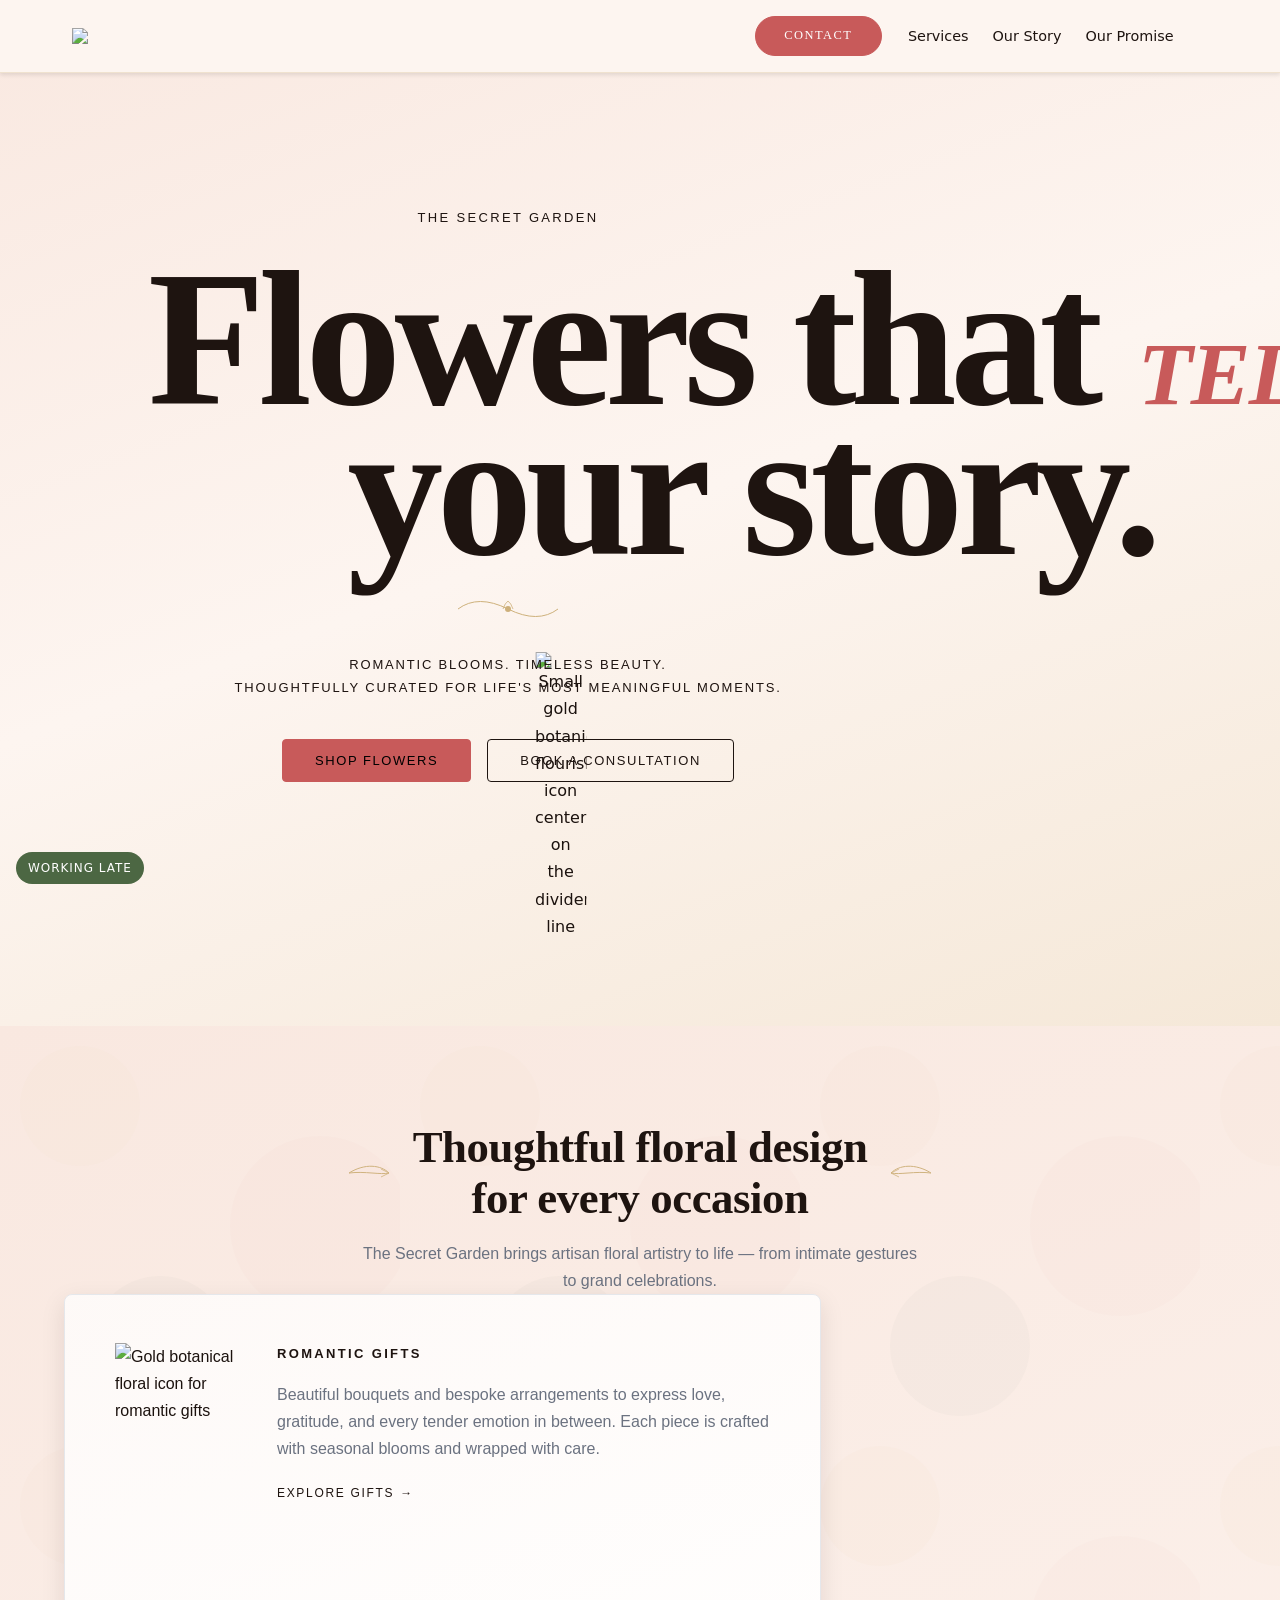
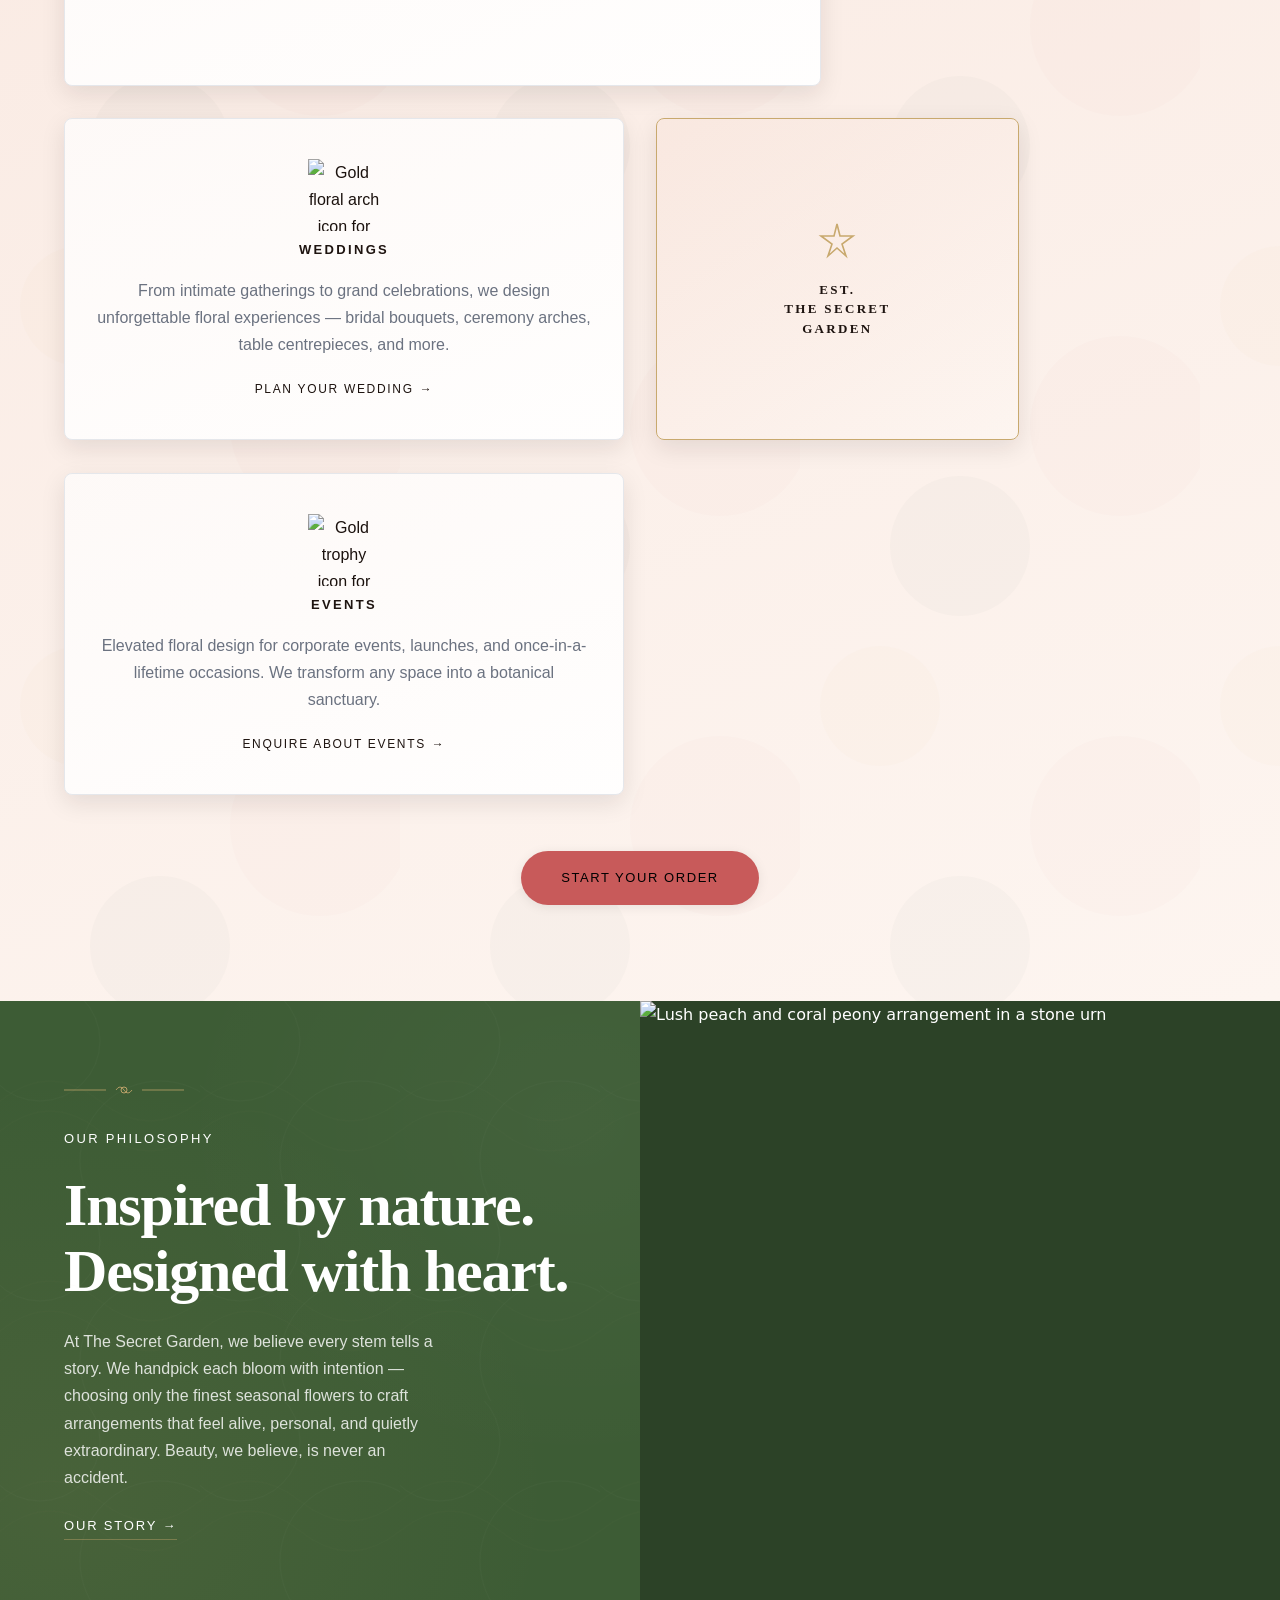
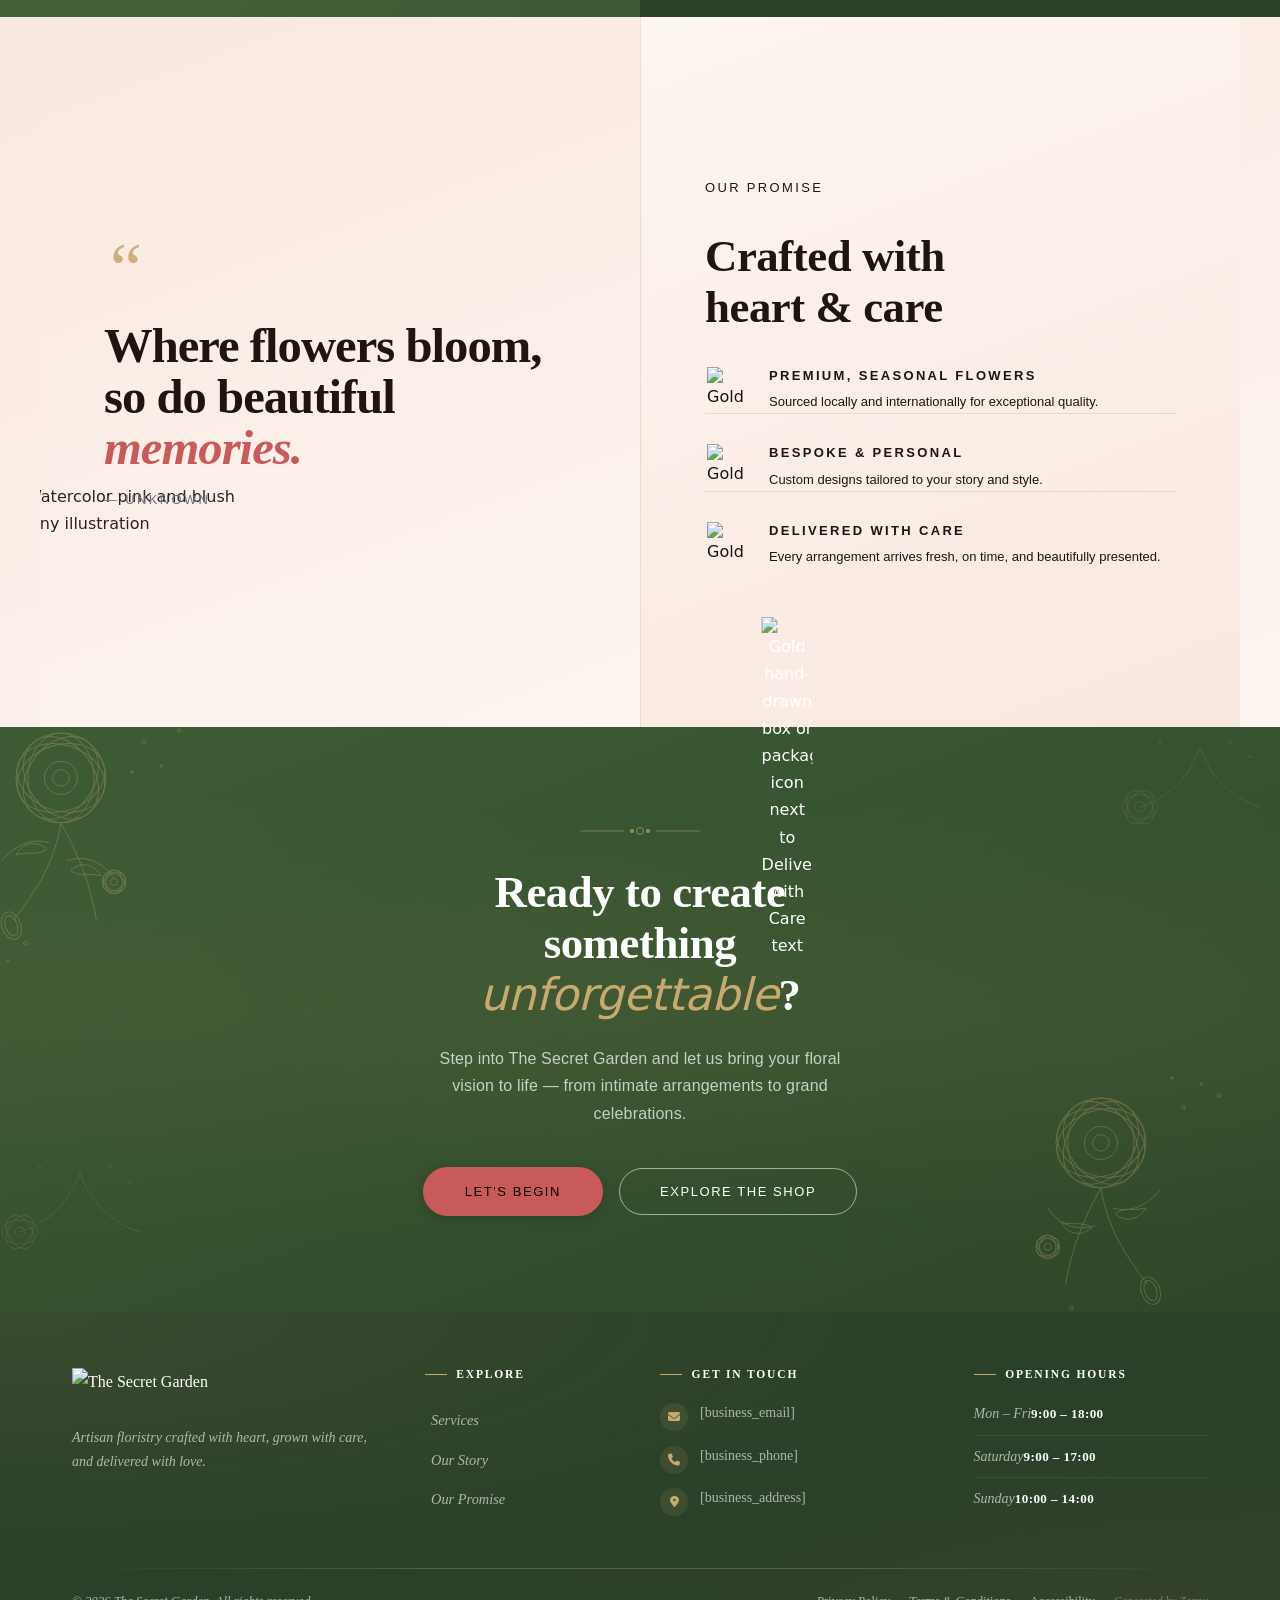
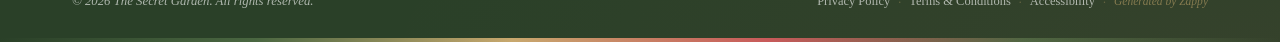
==== commit cfeef70f: "Incremental sync: 1 page(s) — content_alignment, resize_section_height" ====
--- a/public/index.html
+++ b/public/index.html
@@ -1 +1 @@
-<!doctype html><html lang="en"><head><meta charset="UTF-8"><meta content="width=device-width,initial-scale=1" name="viewport"><meta content="index, follow" name="robots"><title>1987 the secret garden — The Secret Garden</title><meta content="Create me a landing page to promote my flowers shop" name="description"><meta content="1987 the secret garden, back to the secret garden, The Secret Garden, the secret garden" name="keywords"><script>!function(){"use strict";var t="3be98112-af21-467a-9a1b-a0bb9be1061b",e="https://qaapi.zappy5.com/api/analytics/track",a=18e5,n=2592e6,o=!0,i=!0,r=!0;var s=function(){var e="zappy_visitor_"+t,a=null;try{if(a=localStorage.getItem(e)){var o=JSON.parse(a),i=Date.now();if(i-o.created<n)return o.lastSeen=i,localStorage.setItem(e,JSON.stringify(o)),o.id}}catch(t){console.warn("Zappy Analytics: LocalStorage not available")}var r="zv_"+Date.now()+"_"+Math.random().toString(36).substr(2,9);try{localStorage.setItem(e,JSON.stringify({id:r,created:Date.now(),lastSeen:Date.now()}))}catch(t){}return r}(),c=function(){var e="zappy_session_"+t,n=null;try{if(n=sessionStorage.getItem(e)){var o=JSON.parse(n),i=Date.now();if(i-o.timestamp<a)return o.timestamp=i,sessionStorage.setItem(e,JSON.stringify(o)),o.id}}catch(t){console.warn("Zappy Analytics: SessionStorage not available")}var r="zs_"+Date.now()+"_"+Math.random().toString(36).substr(2,9);try{sessionStorage.setItem(e,JSON.stringify({id:r,timestamp:Date.now()}))}catch(t){}return r}();function l(a,n){n=n||{};var o={website_id:t,event_type:a,page_path:window.location.pathname,referrer:document.referrer||"direct",visitor_id:s,session_id:c,metadata:n};if(navigator.sendBeacon){var i=new Blob([JSON.stringify(o)],{type:"application/json"});navigator.sendBeacon(e,i)}else fetch(e,{method:"POST",headers:{"Content-Type":"application/json"},body:JSON.stringify(o),keepalive:!0}).catch(function(t){console.warn("Zappy Analytics: Failed to track event",t)})}o&&l("pageview",{title:document.title,url:window.location.href}),i&&document.addEventListener("click",function(t){var e=t.target;if("BUTTON"===e.tagName||e.closest("button")){var a="BUTTON"===e.tagName?e:e.closest("button");l("click",{element:"button",text:a.textContent.trim().substring(0,100),id:a.id||null,class:a.className||null})}else if("A"===e.tagName||e.closest("a")){var n="A"===e.tagName?e:e.closest("a");l("navigation",{element:"link",text:n.textContent.trim().substring(0,100),href:n.href,external:n.hostname!==window.location.hostname})}},!0),r&&document.addEventListener("submit",function(t){var e=t.target;l("form_submit",{form_id:e.id||null,form_name:e.name||null,form_action:e.action||null,form_method:e.method||"GET"})},!0);var m=Date.now();window.addEventListener("beforeunload",function(){l("page_unload",{time_on_page:Math.floor((Date.now()-m)/1e3),page_path:window.location.pathname})}),window.zappyAnalytics={track:l,getVisitorId:function(){return s},getSessionId:function(){return c}}}()</script><meta content="1987 the secret garden — The Secret Garden" property="og:title"><meta content="Create me a landing page to promote my flowers shop" property="og:description"><meta content="summary_large_image" name="twitter:card"><meta content="1987 the secret garden — The Secret Garden" name="twitter:title"><meta content="Create me a landing page to promote my flowers shop" name="twitter:description"><meta content="website" property="og:type"><meta content="en_US" property="og:locale"><link href="https://cdnjs.cloudflare.com/ajax/libs/font-awesome/6.4.0/css/all.min.css" rel="stylesheet"><style>.skip-link{position:absolute;left:-9999px;top:0;padding:12px 18px;background:var(--bg-dark,#1a1a1a);color:var(--text-light,#fff);font-weight:600;border-radius:0 0 8px 0;z-index:10000}.skip-link:focus{left:0;outline:2px solid var(--ring,#fff);outline-offset:2px}:focus-visible{outline:2px solid var(--ring,currentColor);outline-offset:3px}.deco-asset{position:absolute;pointer-events:none;user-select:none;-webkit-user-drag:none;max-width:100%;height:auto;display:block;z-index:5;image-rendering:-webkit-optimize-contrast;transform:translate(-50%,-50%)}@media (max-width:900px){.deco-asset[data-deco-layer=sticker]{display:none}.deco-asset[data-deco-layer=ornament]{width:min(var(--deco-w),14vw)!important;max-width:14vw!important;opacity:.72}.deco-asset[data-deco-anchor=top][data-deco-y]{top:clamp(14px,var(--deco-y),calc(100% - 14px))!important}}@media (max-width:640px){.deco-asset[data-deco-priority="4"],.deco-asset[data-deco-priority="5"]{display:none}}@media (prefers-reduced-motion:no-preference){.deco-asset{transition:opacity .2s ease-out}}</style><link href="/assets/favicon.ico" rel="icon" type="image/x-icon"><link href="/assets/favicon-16x16.png" rel="icon" type="image/png" sizes="16x16"><link href="/assets/favicon-32x32.png" rel="icon" type="image/png" sizes="32x32"><link href="/assets/favicon-48x48.png" rel="icon" type="image/png" sizes="48x48"><link href="/assets/favicon-192x192.png" rel="icon" type="image/png" sizes="192x192"><link href="/assets/favicon-512x512.png" rel="icon" type="image/png" sizes="512x512"><link href="/assets/apple-touch-icon.png" rel="apple-touch-icon"><link href="https://cdn.jsdelivr.net/npm/vanilla-cookieconsent@3/dist/cookieconsent.css" rel="stylesheet"><script src="https://cdn.jsdelivr.net/npm/vanilla-cookieconsent@3/dist/cookieconsent.umd.js"></script><script src="https://cdn.jsdelivr.net/gh/mickidum/acc_toolbar/acctoolbar/acctoolbar.min.js"></script><link href="/styles.css" rel="stylesheet"><style id="zappy-dropdown-submenu-styles">#navMenu li:has(.sub-menu),.nav-menu li:has(.sub-menu),.navbar li:has(.sub-menu),nav li:has(.sub-menu){position:relative}#navMenu .sub-menu,.nav-menu .sub-menu,.navbar .sub-menu,nav .sub-menu{display:block!important;position:absolute!important;top:100%;left:0;min-width:220px;background:#fff;border-radius:8px;box-shadow:0 8px 25px rgba(0,0,0,.15);padding:8px 0;opacity:0;visibility:hidden;transform:translateY(10px);transition:all .3s ease;z-index:1000;list-style:none;pointer-events:none}#navMenu li:hover>.sub-menu,.nav-menu li:hover>.sub-menu,.navbar li:hover>.sub-menu,nav li:hover>.sub-menu{opacity:1!important;visibility:visible!important;transform:translateY(0)!important;pointer-events:auto!important}.sub-menu li{list-style:none;margin:0;padding:0}.sub-menu a{display:block!important;padding:10px 16px!important;color:var(--text-dark,#333)!important;font-weight:500;text-decoration:none;white-space:nowrap;transition:background-color .2s}.sub-menu .zappy-nav-child>a{padding-left:28px!important;font-size:.9em!important;opacity:.85!important}[dir=rtl] .sub-menu .zappy-nav-child>a,html[lang=ar] .sub-menu .zappy-nav-child>a,html[lang=he] .sub-menu .zappy-nav-child>a{padding-left:10px!important;padding-right:28px!important}.sub-menu .zappy-nav-parent>a{font-weight:600!important}.sub-menu a:hover{background-color:#f5f5f5}[dir=rtl] .nav-menu .sub-menu,[dir=rtl] .navbar .sub-menu,[dir=rtl] nav .sub-menu,html[lang=ar] .nav-menu .sub-menu,html[lang=ar] .navbar .sub-menu,html[lang=ar] nav .sub-menu,html[lang=he] .nav-menu .sub-menu,html[lang=he] .navbar .sub-menu,html[lang=he] nav .sub-menu{left:auto!important;right:0!important}.sub-menu:empty,.sub-menu:not(:has(li)):not(:has(> a)),.sub-menu:not(:has(li:not(.zappy-hidden-menu-item))):not(:has(> a)){display:none!important;opacity:0!important;visibility:hidden!important;pointer-events:none!important}li:has(.menu-group-title):hover>.sub-menu{opacity:1!important;visibility:visible!important;transform:translateY(0)!important;pointer-events:auto!important}#navMenu>li>.menu-group-title,.nav-menu>li>.menu-group-title{display:inline-block;padding:.5rem 1rem;cursor:default;user-select:none}@media (max-width:768px){#navMenu .sub-menu,.nav-menu .sub-menu,.navbar .sub-menu,nav .sub-menu{position:static!important;transform:none!important;box-shadow:none!important;background:0 0!important;max-height:0;overflow:hidden;opacity:0;visibility:hidden;transition:max-height .3s ease,opacity .3s ease;padding:0!important;border-radius:0!important}#navMenu .sub-menu.mobile-expanded,.nav-menu .sub-menu.mobile-expanded,.navbar .sub-menu.mobile-expanded{max-height:none!important;overflow-y:visible!important;opacity:1!important;visibility:visible!important;padding:8px 0 8px 16px!important}[dir=rtl] .sub-menu.mobile-expanded,html[lang=he] .sub-menu.mobile-expanded{padding:8px 16px 8px 0!important}#navMenu li:hover>.sub-menu,.nav-menu li:hover>.sub-menu,.navbar li:hover>.sub-menu,nav li:hover>.sub-menu{opacity:0;visibility:hidden;pointer-events:none}#navMenu li>.sub-menu.mobile-expanded,.nav-menu li>.sub-menu.mobile-expanded,.navbar li>.sub-menu.mobile-expanded,nav li>.sub-menu.mobile-expanded{opacity:1!important;visibility:visible!important;pointer-events:auto!important}#navMenu li:has(.sub-menu),.nav-menu li:has(.sub-menu),.navbar li:has(.sub-menu),nav li:has(.sub-menu){display:flex!important;flex-wrap:wrap!important;align-items:center!important;position:relative!important;min-height:44px!important}#navMenu li:has(.sub-menu)>a,.nav-menu li:has(.sub-menu)>a,.navbar li:has(.sub-menu)>a,nav li:has(.sub-menu)>a{flex:1!important;min-width:0!important}#navMenu li:has(.sub-menu)>.menu-group-title,.nav-menu li:has(.sub-menu)>.menu-group-title,.navbar li:has(.sub-menu)>.menu-group-title,nav li:has(.sub-menu)>.menu-group-title{flex:1!important;min-width:0!important;padding:0!important;line-height:inherit!important}#navMenu li:has(.sub-menu)>.sub-menu,.nav-menu li:has(.sub-menu)>.sub-menu,.navbar li:has(.sub-menu)>.sub-menu,nav li:has(.sub-menu)>.sub-menu{flex-basis:100%!important;width:100%!important}#navMenu li:has(.sub-menu)>a [class*=arrow],#navMenu li:has(.sub-menu)>a [class*=chevron],.nav-menu li:has(.sub-menu)>a .fa-angle-down,.nav-menu li:has(.sub-menu)>a .fa-chevron-down,.nav-menu li:has(.sub-menu)>a [class*=arrow],.nav-menu li:has(.sub-menu)>a [class*=chevron],nav li:has(.sub-menu)>a [class*=arrow],nav li:has(.sub-menu)>a [class*=chevron]{display:none!important;visibility:hidden!important}.mobile-submenu-toggle{display:flex!important;align-items:center!important;justify-content:center!important;width:44px!important;height:auto!important;background:0 0!important;border:none!important;cursor:pointer!important;color:var(--text-dark)!important;position:static!important;flex-shrink:0!important;align-self:stretch!important;z-index:2!important;padding:0!important;margin:0!important}.mobile-submenu-toggle::after{content:''!important;width:0!important;height:0!important;border-left:6px solid transparent!important;border-right:6px solid transparent!important;border-top:7px solid currentColor!important;transition:transform .3s ease!important}.mobile-submenu-toggle.expanded::after{transform:rotate(180deg)!important}.sub-menu a{padding:10px 0!important;display:block!important;color:var(--text-dark)!important;white-space:normal!important}.sub-menu .zappy-nav-child>a{padding-left:28px!important;font-size:.9em!important;opacity:.85!important}[dir=rtl] .sub-menu .zappy-nav-child>a,html[lang=ar] .sub-menu .zappy-nav-child>a,html[lang=he] .sub-menu .zappy-nav-child>a{padding-left:0!important;padding-right:28px!important}.sub-menu .zappy-nav-parent>a{font-weight:600!important}#navMenu.active,.nav-menu.active{max-width:100vw!important;overflow-x:hidden!important;box-sizing:border-box!important}.navbar .sub-menu li a,.zappy-products-dropdown .sub-menu a,nav.navbar .sub-menu li a{color:var(--text-dark)!important}}@media (min-width:769px){.mobile-submenu-toggle{display:none!important}}</style><style id="zappy-widget-visibility">html[dir=rtl] .whatsapp-float{right:20px!important;left:auto!important}html:not([dir]) .whatsapp-float,html[dir=ltr] .whatsapp-float{left:20px!important;right:auto!important}html[dir=rtl] #mic-access-tool-general-button,html[dir=rtl] #mic-init-access-tool #mic-access-tool-general-button,html[dir=rtl] #mic-init-access-tool .mic-access-tool-general-button,html[dir=rtl] ._access-icon,html[dir=rtl] .mic-access-tool-general-button{left:20px!important;right:auto!important}html:not([dir]) #mic-access-tool-general-button,html:not([dir]) #mic-init-access-tool #mic-access-tool-general-button,html:not([dir]) #mic-init-access-tool .mic-access-tool-general-button,html:not([dir]) ._access-icon,html:not([dir]) .mic-access-tool-general-button,html[dir=ltr] #mic-access-tool-general-button,html[dir=ltr] #mic-init-access-tool #mic-access-tool-general-button,html[dir=ltr] #mic-init-access-tool .mic-access-tool-general-button,html[dir=ltr] ._access-icon,html[dir=ltr] .mic-access-tool-general-button{right:20px!important;left:auto!important}@media (max-width:768px){.whatsapp-float{display:flex!important}}@media (min-width:769px){.whatsapp-float{display:flex!important}}@media (max-width:768px){#mic-access-tool-general-button,#mic-init-access-tool #mic-access-tool-general-button,#mic-init-access-tool .mic-access-tool-general-button,._access-icon,.mic-access-tool-general-button{display:flex!important;visibility:visible!important;opacity:1!important;pointer-events:auto!important}#mic-access-tool-box.opened-mic-access-tool,#mic-init-access-tool #mic-access-tool-box.opened-mic-access-tool,.mic-access-tool-box.opened-mic-access-tool{visibility:visible!important;opacity:1!important;pointer-events:auto!important}}@media (min-width:769px){#mic-access-tool-general-button,#mic-init-access-tool #mic-access-tool-general-button,#mic-init-access-tool .mic-access-tool-general-button,._access-icon,.mic-access-tool-general-button{display:flex!important;visibility:visible!important;opacity:1!important;pointer-events:auto!important}#mic-access-tool-box.opened-mic-access-tool,#mic-init-access-tool #mic-access-tool-box.opened-mic-access-tool,.mic-access-tool-box.opened-mic-access-tool{visibility:visible!important;opacity:1!important;pointer-events:auto!important}}</style></head><body><a href="#main" class="skip-link">Skip to main content</a><nav class="navbar"><button aria-label="Menu" class="mobile-toggle" id="mobileToggle"><svg viewBox="0 0 24 24" fill="none" class="hamburger-icon" height="24" width="24"><path d="M3 12h18M3 6h18M3 18h18" stroke="currentColor" stroke-width="2" stroke-linecap="round"></path></svg> <svg viewBox="0 0 24 24" fill="none" class="close-icon" height="24" width="24" style="display:none"><path d="M18 6L6 18M6 6l12 12" stroke="currentColor" stroke-width="2" stroke-linecap="round"></path></svg></button> <button aria-label="Call" class="phone-header-btn" data-phone="+1-555-123-4567"><svg viewBox="0 0 24 24" fill="currentColor" height="20" width="20"><path d="M22 16.92v3a2 2 0 0 1-2.18 2 19.79 19.79 0 0 1-8.63-3.07 19.5 19.5 0 0 1-6-6 19.79 19.79 0 0 1-3.07-8.67A2 2 0 0 1 4.11 2h3a2 2 0 0 1 2 1.72 12.84 12.84 0 0 0 .7 2.81 2 2 0 0 1-.45 2.11L8.09 9.91a16 16 0 0 0 6 6l1.27-1.27a2 2 0 0 1 2.11-.45 12.84 12.84 0 0 0 2.81.7A2 2 0 0 1 22 16.92z"></path></svg></button><div class="nav-container"><div class="nav-brand"><a href="/" class="logo-link"><img alt="The Secret Garden" class="logo" src="/assets/site-home-image-1.webp"></a></div><ul class="nav-menu" id="navMenu"><li><a href="#services">Services</a></li><li><a href="#about">Our Story</a></li><li><a href="#testimonials">Our Promise</a></li></ul><div class="nav-cta-container"><a href="#final-cta" class="nav-cta-btn">Contact</a></div></div></nav><script>window.addEventListener("load",function(){const e=document.querySelector(".navbar, nav, header");if(!e)return void console.log("[Navbar] Navbar element not found");let t=document.getElementById("mobileToggle")||document.querySelector(".mobile-toggle")||document.querySelector(".hamburger")||document.querySelector(".hamburger-menu")||document.querySelector(".menu-toggle")||document.querySelector(".burger-menu")||document.querySelector('[aria-label="Menu"]')||document.querySelector('[aria-label="תפריט"]');const o=document.querySelector(".phone-header-btn"),n=window.getComputedStyle(e);let r=n.backgroundColor;if(console.log("[Navbar] Initial navbar background:",r),"transparent"===r||"rgba(0, 0, 0, 0)"===r||r.startsWith("rgba")&&r.includes(", 0)")){const e=n.backgroundImage;if(e&&"none"!==e)console.log("[Navbar] Navbar has background image/gradient, using dark text"),r="rgb(240, 240, 240)";else{const e=window.getComputedStyle(document.body).backgroundColor;console.log("[Navbar] Navbar transparent, using body background:",e),r=e}}const a=r.match(/\d+/g);if(a&&a.length>=3){const e=(.299*parseInt(a[0])+.587*parseInt(a[1])+.114*parseInt(a[2]))/255;console.log("[Navbar] Mobile button colors preserved from Claude CSS (luminance:",e.toFixed(2)+")");const n=document.createElement("style");n.id="zappy-mobile-nav-fix";document.documentElement.lang;document.documentElement.dir,n.textContent='\n        /* Hide mobile buttons on desktop, show only on mobile */\n        @media (min-width: 769px) {\n          .mobile-toggle,\n          .phone-header-btn {\n            display: none !important;\n          }\n        }\n        \n        /* Show and position mobile buttons correctly on mobile */\n        @media (max-width: 768px) {\n          .mobile-toggle,\n          .phone-header-btn {\n            position: absolute !important;\n            top: 0 !important;\n            bottom: 0 !important;\n            margin-top: auto !important;\n            margin-bottom: auto !important;\n            z-index: 1001 !important;\n            display: flex !important;\n            align-items: center !important;\n            justify-content: center !important;\n            width: 36px !important;\n            height: 36px !important;\n            border-radius: 50% !important;\n            border: none !important;\n            cursor: pointer !important;\n            padding: 6px !important;\n            background: none !important;\n            color: var(--nav-text, var(--text-dark)) !important;\n            touch-action: manipulation !important;\n            -webkit-tap-highlight-color: transparent !important;\n          }\n          \n          /* LTR positioning (default): hamburger LEFT, phone RIGHT */\n          html:not([dir="rtl"]):not([lang="he"]):not([lang="ar"]) .mobile-toggle,\n          html[dir="ltr"] .mobile-toggle {\n            left: 12px !important;\n            right: auto !important;\n          }\n          html:not([dir="rtl"]):not([lang="he"]):not([lang="ar"]) .phone-header-btn,\n          html[dir="ltr"] .phone-header-btn {\n            right: 12px !important;\n            left: auto !important;\n          }\n          \n          /* RTL positioning: hamburger RIGHT, phone LEFT */\n          html[dir="rtl"] .mobile-toggle,\n          html[lang="he"] .mobile-toggle,\n          html[lang="ar"] .mobile-toggle {\n            right: 12px !important;\n            left: auto !important;\n          }\n          html[dir="rtl"] .phone-header-btn,\n          html[lang="he"] .phone-header-btn,\n          html[lang="ar"] .phone-header-btn {\n            left: 12px !important;\n            right: auto !important;\n          }\n          \n          /* CRITICAL: Ensure nav-container has min-height on mobile */\n          /* All children are positioned absolutely/fixed on mobile, so height:auto collapses to 0 */\n          .nav-container {\n            min-height: 70px !important;\n            position: relative !important;\n          }\n          \n          /* Ensure SVG icons are properly sized and inherit color */\n          .mobile-toggle svg,\n          .phone-header-btn svg {\n            width: 24px !important;\n            height: 24px !important;\n            /* Don\'t force display - let JavaScript control hamburger/close toggle */\n          }\n          \n          /* Reset nav-cta-container on mobile - remove desktop box-shadow/padding */\n          /* that creates a visible ghost box when CTA button is hidden */\n          .nav-cta-container {\n            box-shadow: none !important;\n            padding: 0 !important;\n          }\n          \n          /* Hide nav-cta-container entirely on mobile when there\'s no lang-switcher */\n          /* (only the CTA button is inside, and it\'s hidden on mobile) */\n          .nav-cta-container:not(:has(.lang-switcher)) {\n            display: none !important;\n          }\n          \n          /* CRITICAL: Prevent hero image fade gradient from bleeding over headline text */\n          /* The .image-fade-gradient has bottom: -30px (extends below parent) */\n          /* On mobile stacked layout, this overlaps the h1 text below the image */\n          .hero-image-column {\n            overflow: hidden !important;\n          }\n          .image-fade-gradient {\n            bottom: 0 !important;\n          }\n          \n          /* Hide desktop language switcher on mobile - hamburger menu handles it */\n          /* High specificity to override stored CSS */\n          .lang-switcher,\n          .nav-cta-container .lang-switcher,\n          .nav-container .lang-switcher,\n          .navbar .lang-switcher,\n          .navbar .nav-cta-container .lang-switcher {\n            display: none !important;\n          }\n        }\n      ';const r=document.getElementById("zappy-mobile-nav-fix");r&&r.remove(),document.head.appendChild(n),console.log("[Navbar] Critical CSS injected for mobile nav positioning");const i=window.innerWidth<=768;if(t){const e=t.querySelector(".hamburger-icon"),o=t.querySelector(".close-icon");e&&(e.style.setProperty("width","24px","important"),e.style.setProperty("height","24px","important"),e.style.setProperty("display","block","important")),o&&(o.style.setProperty("width","24px","important"),o.style.setProperty("height","24px","important"),o.style.setProperty("display","none","important")),i?(t.style.setProperty("position","absolute","important"),t.style.setProperty("top","0","important"),t.style.setProperty("bottom","0","important"),t.style.setProperty("margin-top","auto","important"),t.style.setProperty("margin-bottom","auto","important"),t.style.setProperty("z-index","1001","important"),t.style.removeProperty("left"),t.style.removeProperty("right"),console.log("[Navbar] Mobile toggle positioning applied (mobile viewport)")):(t.style.removeProperty("position"),t.style.removeProperty("top"),t.style.removeProperty("transform"),t.style.removeProperty("z-index"),t.style.removeProperty("left"),t.style.removeProperty("right"),console.log("[Navbar] Desktop viewport - cleared mobile toggle inline positioning"))}if(o){const e=o.querySelector("svg");e&&(e.style.width="24px",e.style.height="24px",e.setAttribute("width","24"),e.setAttribute("height","24")),i?(o.style.setProperty("position","absolute","important"),o.style.setProperty("top","0","important"),o.style.setProperty("bottom","0","important"),o.style.setProperty("margin-top","auto","important"),o.style.setProperty("margin-bottom","auto","important"),o.style.setProperty("z-index","1001","important"),o.style.removeProperty("left"),o.style.removeProperty("right"),console.log("[Navbar] Phone button positioning applied (mobile viewport)")):(o.style.removeProperty("position"),o.style.removeProperty("top"),o.style.removeProperty("transform"),o.style.removeProperty("z-index"),o.style.removeProperty("left"),o.style.removeProperty("right"),console.log("[Navbar] Desktop viewport - cleared phone button inline positioning"))}}else console.log("[Navbar] Could not parse background color:",r);t=document.getElementById("mobileToggle")||document.querySelector(".mobile-toggle")||document.querySelector(".hamburger")||document.querySelector(".hamburger-menu")||document.querySelector(".menu-toggle")||document.querySelector(".burger-menu")||document.querySelector('[aria-label="Menu"]')||document.querySelector('[aria-label="תפריט"]');const i=document.getElementById("navMenu")||document.querySelector(".nav-menu")||document.querySelector(".nav-links")||document.querySelector("nav ul:not(.submenu)");if(!t||!i)return void console.log("[Navbar] Mobile toggle or menu not found:",{toggle:!!t,menu:!!i});i.id||(i.id="navMenu"),console.log("[Navbar] Initializing mobile menu...");const l=t.cloneNode(!0);t.parentNode.replaceChild(l,t);var s=0;function p(e){var t=Date.now();t-s<300||(s=t,function(e){e.preventDefault(),e.stopPropagation();const t=l.querySelector(".hamburger-icon"),o=l.querySelector(".close-icon");i.classList.contains("active")?(i.classList.remove("active"),t&&t.style.setProperty("display","block","important"),o&&o.style.setProperty("display","none","important"),document.body.style.overflow="",console.log("[Navbar] Menu closed")):(i.classList.add("active"),t&&t.style.setProperty("display","none","important"),o&&o.style.setProperty("display","block","important"),document.body.style.overflow="hidden",console.log("[Navbar] Menu opened"))}(e))}l.addEventListener("click",p),l.addEventListener("touchend",p),i.querySelectorAll("a").forEach(function(e){e.addEventListener("click",function(){if("#"===this.getAttribute("href"))return;const e=l.querySelector(".hamburger-icon"),t=l.querySelector(".close-icon");i.classList.remove("active"),e&&e.style.setProperty("display","block","important"),t&&t.style.setProperty("display","none","important"),document.body.style.overflow="",console.log("[Navbar] Menu closed (link clicked)")})});var c=i.querySelectorAll(".dropdown-toggle");c.forEach(function(e){e.addEventListener("click",function(e){e.preventDefault(),e.stopPropagation();var t=this.closest(".nav-dropdown");t&&(t.parentNode.querySelectorAll(".nav-dropdown.open").forEach(function(e){e!==t&&e.classList.remove("open")}),t.classList.toggle("open"),console.log("[Navbar] Dropdown toggled:",t.classList.contains("open")?"open":"closed"))})}),document.addEventListener("click",function(e){e.target.closest(".nav-dropdown")||document.querySelectorAll(".nav-dropdown.open").forEach(function(e){e.classList.remove("open")})}),console.log("[Navbar] Dropdown handlers initialized for "+c.length+" dropdowns"),o&&o.addEventListener("click",function(){const e=document.querySelectorAll('a[href^="tel:"]'),t=e.length>0?e[0].getAttribute("href").replace("tel:",""):"[business_phone]";window.location.href="tel:"+t,console.log("[Navbar] Phone button clicked")}),console.log("[Navbar] Mobile menu initialized successfully")})</script><main id="main"><section class="cta-section home-hero-section" data-layout-spec="Home-hero" style="position:relative;overflow:visible" data-hero-type="fullscreen-scrim"><div class="cta-band hero-content-band"><div class="hero-inner" data-reveal=""><span class="eyebrow hero-eyebrow">The Secret Garden</span><h1 class="display-xl hero-headline">Flowers that <em><span class="font-accent">tell</span></em><br>your story.</h1><div class="hero-deco-divider" aria-hidden="true"><svg viewBox="0 0 120 40" xmlns="http://www.w3.org/2000/svg" aria-hidden="true" data-no-icon-edit="true" height="40" width="120"><path d="M10 20 Q30 5 60 20 Q90 35 110 20" stroke="#c8a96e" stroke-width="1" fill="none"></path><circle cx="60" cy="20" r="3" fill="#c8a96e"></circle><path d="M55 20 Q57 14 60 12 Q63 14 65 20" stroke="#c8a96e" stroke-width="0.8" fill="none"></path></svg></div><h3 class="hero-subtitle">Romantic blooms. Timeless beauty.<br>Thoughtfully curated for life's most meaningful moments.</h3><div class="cta-row hero-cta-row"><a href="/shop" class="btn btn-primary" data-magnet="0.2">Shop Flowers</a> <a href="/contact" class="btn btn-secondary">Book a Consultation</a></div></div></div><img alt="Small gold botanical flourish icon centered on the divider line" class="deco-asset" src="https://qastorage.zappy5.com/uploads/2026/05/decorative-59d50861-4bbf-496b-b401-d998e2d51ef6-0-painted-doodle-b05f0f55fa-1778401566444-755437143.png" decoding="async" loading="lazy" aria-hidden="true" data-deco-anchor="bottom" data-deco-asset-id="asset-0-painted-doodle" data-deco-bbox="42.5,24.3,2.5,1" data-deco-layer="ornament" data-deco-priority="1" data-deco-role="painted-doodle" data-deco-x="43.8" data-deco-y="77.6" style="--deco-x:43.8%;--deco-y:77.6%;--deco-w:4%;--mockup-band-ratio:3.125;left:var(--deco-x);top:var(--deco-y);transform:translate(-50%, -50%);width:4%;max-width:4%;min-height:max(18px, calc(var(--deco-w) * 0.18));object-fit:contain;z-index:8"></section><section class="bento-section home-services-section" data-layout-spec="Home-services" style="background:linear-gradient(160deg, #f9e8e0 0%, #fdf5f0 100%);color:var(--text-dark)"><div class="home-services-texture" aria-hidden="true"></div><div class="home-services-container"><header class="home-services-header" data-reveal=""><div class="home-services-heading-row"><svg viewBox="0 0 48 24" fill="none" class="home-services-leaf-deco home-services-leaf-left" aria-hidden="true" data-no-icon-edit="true" xmlns="http://www.w3.org/2000/svg"><path d="M44 12 C36 4, 20 2, 4 12 C20 10, 36 14, 44 12Z" stroke="#c8a96e" stroke-width="1" fill="none"></path><path d="M44 12 L36 8" stroke="#c8a96e" stroke-width="0.8"></path><path d="M44 12 L36 16" stroke="#c8a96e" stroke-width="0.8"></path></svg><h2 class="home-services-title">Thoughtful floral design<br>for every occasion</h2><svg viewBox="0 0 48 24" fill="none" class="home-services-leaf-deco home-services-leaf-right" aria-hidden="true" data-no-icon-edit="true" xmlns="http://www.w3.org/2000/svg"><path d="M4 12 C12 4, 28 2, 44 12 C28 10, 12 14, 4 12Z" stroke="#c8a96e" stroke-width="1" fill="none"></path><path d="M4 12 L12 8" stroke="#c8a96e" stroke-width="0.8"></path><path d="M4 12 L12 16" stroke="#c8a96e" stroke-width="0.8"></path></svg></div><p class="home-services-subtitle">The Secret Garden brings artisan floral artistry to life — from intimate gestures to grand celebrations.</p></header><div class="bento-grid home-services-grid" data-reveal-stagger=""><article class="bento-tile home-services-tile bento-tile--xl home-services-tile-romantic"><div class="home-services-tile-image-wrap"><img alt="Gold botanical floral icon for romantic gifts" class="cutout home-services-icon" src="/assets/site-home-services-feature-icon-1.webp" data-context="Gold line-art botanical tree or floral arrangement icon representing romantic gifts. Composition: isolated icon, centered above text. Framing: small centered icon above column heading. Background: transparent over warm cream. Treatment: background-removed cutout" data-placeholder="home-services-feature-icon-1" height="600" width="600" data-aspect-ratio="1:1" data-dominant-color="#c8a96e" data-treatment="background-removed cutout"></div><div class="home-services-tile-body"><span class="eyebrow home-services-eyebrow">Romantic Gifts</span><p class="home-services-desc">Beautiful bouquets and bespoke arrangements to express love, gratitude, and every tender emotion in between. Each piece is crafted with seasonal blooms and wrapped with care.</p><a href="/contact" class="btn-text-link home-services-link">Explore Gifts <span aria-hidden="true">→</span></a></div></article><article class="bento-tile home-services-tile bento-tile--md home-services-tile-weddings"><div class="home-services-tile-image-wrap"><img alt="Gold floral arch icon for weddings" class="cutout home-services-icon" src="/assets/site-home-services-feature-icon-2.webp" data-context="Gold line-art floral arch or tree icon representing weddings. Composition: isolated icon, centered above text. Framing: small centered icon above column heading. Background: transparent over warm cream. Treatment: background-removed cutout" data-placeholder="home-services-feature-icon-2" height="600" width="600" data-aspect-ratio="1:1" data-dominant-color="#c8a96e" data-treatment="background-removed cutout"></div><div class="home-services-tile-body"><span class="eyebrow home-services-eyebrow">Weddings</span><p class="home-services-desc">From intimate gatherings to grand celebrations, we design unforgettable floral experiences — bridal bouquets, ceremony arches, table centrepieces, and more.</p><a href="/contact" class="btn-text-link home-services-link">Plan Your Wedding <span aria-hidden="true">→</span></a></div></article><article class="bento-tile home-services-tile bento-tile--accent bento-tile--sm home-services-tile-deco" aria-hidden="true"><div class="home-services-deco-inner"><svg viewBox="0 0 24 24" xmlns="http://www.w3.org/2000/svg" aria-hidden="true" data-no-icon-edit="true" height="48" width="48"><path d="M12 2 L13.5 8 L20 8 L14.5 12 L16.5 18 L12 14 L7.5 18 L9.5 12 L4 8 L10.5 8 Z" stroke="#c8a96e" stroke-width="0.8" fill="none"></path></svg><p class="home-services-deco-text">Est.<br>The Secret<br>Garden</p></div></article><article class="bento-tile home-services-tile bento-tile--md home-services-tile-events"><div class="home-services-tile-image-wrap"><img alt="Gold trophy icon for events" class="cutout home-services-icon" src="/assets/site-home-services-feature-icon-3.webp" data-context="Gold line-art trophy or award cup icon representing events. Composition: isolated icon, centered above text. Framing: small centered icon above column heading. Background: transparent over warm cream. Treatment: background-removed cutout" data-placeholder="home-services-feature-icon-3" height="600" width="600" data-aspect-ratio="1:1" data-dominant-color="#c8a96e" data-treatment="background-removed cutout"></div><div class="home-services-tile-body"><span class="eyebrow home-services-eyebrow">Events</span><p class="home-services-desc">Elevated floral design for corporate events, launches, and once-in-a-lifetime occasions. We transform any space into a botanical sanctuary.</p><a href="/contact" class="btn-text-link home-services-link">Enquire About Events <span aria-hidden="true">→</span></a></div></article></div><div class="home-services-cta" data-reveal=""><a href="/contact" class="btn-primary home-services-btn">Start Your Order</a></div></div></section><section class="dualpanel-section home-about-section" data-layout-spec="Home-about" style="background:#3d5c35;color:var(--text-light)"><div class="dualpanel-grid"><aside class="dualpanel-pane dualpanel-pane--start" data-reveal=""><svg viewBox="0 0 120 24" fill="none" class="about-botanical-ornament" aria-hidden="true" data-no-icon-edit="true" xmlns="http://www.w3.org/2000/svg"><line opacity="0.7" stroke="#c8a96e" stroke-width="1" x1="0" x2="42" y1="12" y2="12"></line><circle cx="60" cy="12" r="3" fill="none" opacity="0.9" stroke="#c8a96e" stroke-width="1"></circle><path d="M52 12 Q56 6 60 12 Q64 18 68 12" stroke="#c8a96e" stroke-width="1" fill="none" opacity="0.8"></path><line opacity="0.7" stroke="#c8a96e" stroke-width="1" x1="78" x2="120" y1="12" y2="12"></line></svg><p class="eyebrow about-eyebrow">Our Philosophy</p><h2 class="dualpanel-title about-headline">Inspired by nature.<br>Designed with heart.</h2><p class="about-body dualpanel-copy">At The Secret Garden, we believe every stem tells a story. We handpick each bloom with intention — choosing only the finest seasonal flowers to craft arrangements that feel alive, personal, and quietly extraordinary. Beauty, we believe, is never an accident.</p><a href="#" class="about-story-link">Our Story →</a></aside><aside class="dualpanel-pane dualpanel-pane--end about-image-pane" data-reveal=""><img alt="Lush peach and coral peony arrangement in a stone urn" class="about-floral-image" src="/assets/site-home-about-inline-tile-1.webp" data-context="Lush floral arrangement in a stone urn overflowing with large peach and coral peonies, blush roses, and soft pink ranunculus with green foliage, photographed on a draped fabric surface. Composition: eye-level, slightly overhead angle, arrangement fills the right half of the band. Framing: full-bleed right panel, arrangement centered with slight overflow at edges. Background: dark forest green textured background on the left panel; soft natural light on the right. Treatment: full-bleed background" data-placeholder="home-about-inline-tile-1" height="600" width="800" data-aspect-ratio="4:3" data-dominant-color="#d4826a" data-treatment="full-bleed background"></aside></div></section><section class="dualpanel-section home-testimonials-section" data-layout-spec="Home-testimonials" data-band-index="3" id="testimonials"><div class="dualpanel-grid"><aside class="dualpanel-pane dualpanel-pane--start" data-reveal=""><img alt="Watercolor pink and blush peony illustration" class="cutout ht-peony-deco" src="/assets/site-home-testimonials-decorative-1.webp" data-context="Watercolor illustration of large pink and blush peonies with green leaves, painted in a loose botanical style, positioned at the start edge of the band. Composition: decorative corner element, partial crop showing blooms and foliage. Framing: anchored to start edge, bleeds off the bottom-left corner. Background: transparent over blush gradient. Treatment: background-removed cutout" data-placeholder="home-testimonials-decorative-1" height="750" width="600" data-aspect-ratio="4:5" data-dominant-color="#e8a0a0" data-treatment="background-removed cutout" decoding="async" loading="lazy"><div class="ht-quote-mark" aria-hidden="true"><svg viewBox="0 0 60 60" xmlns="http://www.w3.org/2000/svg" height="72" width="72"><text fill="#c8a96e" font-family="Cormorant Garamond" font-size="60" opacity="0.9" x="5" y="50">“</text></svg></div><blockquote class="ht-pullquote"><p class="ht-quote-text">Where flowers bloom,<br>so do beautiful <em class="ht-accent-word">memories.</em></p><footer class="ht-attribution">— Unknown</footer></blockquote></aside><aside class="dualpanel-pane dualpanel-pane--end" data-reveal=""><p class="eyebrow ht-eyebrow">Our Promise</p><h2 class="dualpanel-title ht-end-title">Crafted with<br>heart &amp; care</h2><ul class="dualpanel-list ht-features-list"><li class="ht-feature-row"><div class="ht-feature-icon-wrap"><img alt="Gold botanical flower icon" class="cutout ht-icon-img" src="/assets/site-home-testimonials-feature-icon-2.webp" data-context="Small gold botanical floral icon representing premium seasonal flowers. Composition: isolated icon beside text label. Framing: small icon to the start of text row. Background: transparent over blush. Treatment: background-removed cutout" data-placeholder="home-testimonials-feature-icon-2" height="48" width="48" data-aspect-ratio="1:1" data-dominant-color="#c8a96e" data-treatment="background-removed cutout" decoding="async" loading="lazy"></div><div class="ht-feature-text"><strong class="ht-feature-label">Premium, Seasonal Flowers</strong><p class="ht-feature-desc">Sourced locally and internationally for exceptional quality.</p></div></li><li class="ht-feature-row"><div class="ht-feature-icon-wrap"><img alt="Gold botanical leaf icon" class="cutout ht-icon-img" src="/assets/site-home-testimonials-feature-icon-3.webp" data-context="Small gold botanical leaf or floral icon representing bespoke and personal service. Composition: isolated icon beside text label. Framing: small icon to the start of text row. Background: transparent over blush. Treatment: background-removed cutout" data-placeholder="home-testimonials-feature-icon-3" height="48" width="48" data-aspect-ratio="1:1" data-dominant-color="#c8a96e" data-treatment="background-removed cutout" decoding="async" loading="lazy"></div><div class="ht-feature-text"><strong class="ht-feature-label">Bespoke &amp; Personal</strong><p class="ht-feature-desc">Custom designs tailored to your story and style.</p></div></li><li class="ht-feature-row"><div class="ht-feature-icon-wrap"><img alt="Gold delivery icon" class="cutout ht-icon-img" src="/assets/site-home-testimonials-feature-icon-4.webp" data-context="Small gold delivery truck or box icon representing delivered with care service. Composition: isolated icon beside text label. Framing: small icon to the start of text row. Background: transparent over blush. Treatment: background-removed cutout" data-placeholder="home-testimonials-feature-icon-4" height="48" width="48" data-aspect-ratio="1:1" data-dominant-color="#c8a96e" data-treatment="background-removed cutout" decoding="async" loading="lazy"></div><div class="ht-feature-text"><strong class="ht-feature-label">Delivered with Care</strong><p class="ht-feature-desc">Every arrangement arrives fresh, on time, and beautifully presented.</p></div></li></ul></aside></div></section><section class="cta-section home-final-cta-section" data-layout-spec="Home-final-cta" style="position:relative"><svg viewBox="0 0 220 220" fill="none" class="home-final-cta-section__corner home-final-cta-section__corner--tl" aria-hidden="true" data-no-icon-edit="true" xmlns="http://www.w3.org/2000/svg"><g fill="none" opacity="0.35" stroke="#c8a96e" stroke-width="0.8"><circle cx="60" cy="60" r="38"></circle><ellipse cx="60" cy="60" rx="28" ry="38" transform="rotate(0 60 60)"></ellipse><ellipse cx="60" cy="60" rx="28" ry="38" transform="rotate(36 60 60)"></ellipse><ellipse cx="60" cy="60" rx="28" ry="38" transform="rotate(72 60 60)"></ellipse><ellipse cx="60" cy="60" rx="28" ry="38" transform="rotate(108 60 60)"></ellipse><ellipse cx="60" cy="60" rx="28" ry="38" transform="rotate(144 60 60)"></ellipse><circle cx="60" cy="60" r="14"></circle><circle cx="60" cy="60" r="7"></circle><path d="M60,98 C55,130 40,155 20,180"></path><path d="M60,98 C75,125 85,150 90,180"></path><path d="M50,115 C35,110 20,118 10,130"></path><path d="M65,130 C80,125 95,130 105,145"></path><ellipse cx="18" cy="185" rx="8" ry="12" transform="rotate(-20 18 185)"></ellipse><ellipse cx="18" cy="185" rx="5" ry="9" transform="rotate(-20 18 185)"></ellipse><path d="M48,120 C38,112 28,115 22,125 C32,122 42,126 48,120Z"></path><path d="M68,138 C78,130 88,133 94,143 C84,140 74,144 68,138Z"></path><circle cx="105" cy="148" r="10"></circle><ellipse cx="105" cy="148" rx="7" ry="10" transform="rotate(0 105 148)"></ellipse><ellipse cx="105" cy="148" rx="7" ry="10" transform="rotate(60 105 148)"></ellipse><ellipse cx="105" cy="148" rx="7" ry="10" transform="rotate(120 105 148)"></ellipse><circle cx="105" cy="148" r="3"></circle><circle cx="130" cy="30" r="1.5"></circle><circle cx="145" cy="50" r="1"></circle><circle cx="120" cy="55" r="1"></circle><circle cx="160" cy="20" r="1.5"></circle><circle cx="30" cy="200" r="1.5"></circle><circle cx="15" cy="215" r="1"></circle></g></svg> <svg viewBox="0 0 220 220" fill="none" class="home-final-cta-section__corner home-final-cta-section__corner--br" aria-hidden="true" data-no-icon-edit="true" xmlns="http://www.w3.org/2000/svg"><g fill="none" opacity="0.35" stroke="#c8a96e" stroke-width="0.8"><circle cx="160" cy="160" r="38"></circle><ellipse cx="160" cy="160" rx="28" ry="38" transform="rotate(0 160 160)"></ellipse><ellipse cx="160" cy="160" rx="28" ry="38" transform="rotate(36 160 160)"></ellipse><ellipse cx="160" cy="160" rx="28" ry="38" transform="rotate(72 160 160)"></ellipse><ellipse cx="160" cy="160" rx="28" ry="38" transform="rotate(108 160 160)"></ellipse><ellipse cx="160" cy="160" rx="28" ry="38" transform="rotate(144 160 160)"></ellipse><circle cx="160" cy="160" r="14"></circle><circle cx="160" cy="160" r="7"></circle><path d="M160,122 C155,90 140,65 120,40"></path><path d="M160,122 C175,95 185,70 190,40"></path><path d="M150,105 C135,100 120,108 110,120"></path><path d="M165,90 C180,85 195,90 205,105"></path><ellipse cx="118" cy="35" rx="8" ry="12" transform="rotate(-20 118 35)"></ellipse><ellipse cx="118" cy="35" rx="5" ry="9" transform="rotate(-20 118 35)"></ellipse><path d="M148,100 C138,92 128,95 122,105 C132,102 142,106 148,100Z"></path><path d="M168,88 C178,80 188,83 194,93 C184,90 174,94 168,88Z"></path><circle cx="205" cy="72" r="10"></circle><ellipse cx="205" cy="72" rx="7" ry="10" transform="rotate(0 205 72)"></ellipse><ellipse cx="205" cy="72" rx="7" ry="10" transform="rotate(60 205 72)"></ellipse><ellipse cx="205" cy="72" rx="7" ry="10" transform="rotate(120 205 72)"></ellipse><circle cx="205" cy="72" r="3"></circle><circle cx="90" cy="190" r="1.5"></circle><circle cx="75" cy="210" r="1"></circle><circle cx="100" cy="215" r="1"></circle><circle cx="60" cy="200" r="1.5"></circle><circle cx="185" cy="20" r="1.5"></circle><circle cx="205" cy="10" r="1"></circle></g></svg> <svg viewBox="0 0 160 160" fill="none" class="home-final-cta-section__corner home-final-cta-section__corner--tr" aria-hidden="true" data-no-icon-edit="true" xmlns="http://www.w3.org/2000/svg"><g fill="none" opacity="0.22" stroke="#c8a96e" stroke-width="0.7"><path d="M80,20 C90,50 110,70 140,80"></path><path d="M80,20 C70,50 50,70 20,80"></path><ellipse cx="140" cy="80" rx="12" ry="18" transform="rotate(30 140 80)"></ellipse><ellipse cx="140" cy="80" rx="12" ry="18" transform="rotate(90 140 80)"></ellipse><ellipse cx="140" cy="80" rx="12" ry="18" transform="rotate(150 140 80)"></ellipse><circle cx="140" cy="80" r="5"></circle><circle cx="30" cy="30" r="1"></circle><circle cx="50" cy="15" r="1.5"></circle><circle cx="120" cy="15" r="1"></circle></g></svg> <svg viewBox="0 0 160 160" fill="none" class="home-final-cta-section__corner home-final-cta-section__corner--bl" aria-hidden="true" data-no-icon-edit="true" xmlns="http://www.w3.org/2000/svg"><g fill="none" opacity="0.22" stroke="#c8a96e" stroke-width="0.7"><path d="M80,140 C90,110 110,90 140,80"></path><path d="M80,140 C70,110 50,90 20,80"></path><ellipse cx="20" cy="80" rx="12" ry="18" transform="rotate(30 20 80)"></ellipse><ellipse cx="20" cy="80" rx="12" ry="18" transform="rotate(90 20 80)"></ellipse><ellipse cx="20" cy="80" rx="12" ry="18" transform="rotate(150 20 80)"></ellipse><circle cx="20" cy="80" r="5"></circle><circle cx="130" cy="130" r="1"></circle><circle cx="110" cy="145" r="1.5"></circle><circle cx="40" cy="145" r="1"></circle></g></svg><div class="cta-band" data-reveal=""><div class="home-final-cta-section__ornament" aria-hidden="true"><svg viewBox="0 0 120 16" fill="none" aria-hidden="true" data-no-icon-edit="true" xmlns="http://www.w3.org/2000/svg" height="16" width="120"><line opacity="0.6" stroke="#c8a96e" stroke-width="0.8" x1="0" x2="44" y1="8" y2="8"></line><circle cx="52" cy="8" r="2" fill="#c8a96e" opacity="0.7"></circle><circle cx="60" cy="8" r="3.5" fill="none" opacity="0.8" stroke="#c8a96e" stroke-width="0.8"></circle><circle cx="68" cy="8" r="2" fill="#c8a96e" opacity="0.7"></circle><line opacity="0.6" stroke="#c8a96e" stroke-width="0.8" x1="76" x2="120" y1="8" y2="8"></line></svg></div><h2>Ready to create something <em><span class="font-accent">unforgettable</span></em>?</h2><p class="home-final-cta-section__sub">Step into The Secret Garden and let us bring your floral vision to life — from intimate arrangements to grand celebrations.</p><div class="cta-row"><a href="/contact" class="btn btn-primary" data-magnet="0.2">Let's Begin</a> <a href="/shop" class="btn btn-secondary">Explore the Shop</a></div></div><img alt="Gold hand-drawn box or package icon next to Delivered with Care text" class="deco-asset" src="https://qastorage.zappy5.com/uploads/2026/05/decorative-59d50861-4bbf-496b-b401-d998e2d51ef6-11-icon-row-1590a99a4f-1778401612706-726797264.png" decoding="async" loading="lazy" aria-hidden="true" data-deco-anchor="top" data-deco-asset-id="asset-11-icon-row" data-deco-bbox="60,88,3,2.5" data-deco-layer="ornament" data-deco-priority="3" data-deco-role="icon-row" data-deco-x="61.5" data-deco-y="10.4" style="--deco-x:61.5%;--deco-y:10.4%;--deco-w:4%;--mockup-band-ratio:8.333;left:var(--deco-x);top:var(--deco-y);transform:translate(-50%, -50%);width:4%;max-width:4%;min-height:max(18px, calc(var(--deco-w) * 0.18));object-fit:contain;z-index:8"></section></main><footer class="site-footer"><div class="footer-container"><div class="footer-top"><div class="footer-col footer-col--brand"><div class="footer-logo-wrap"><img alt="The Secret Garden" class="logo" src="/assets/the-secret-garden-retail-floristry-logo.webp" data-context="business logo" data-placeholder="logo" height="40" width="150"></div><p class="footer-tagline">Artisan floristry crafted with heart, grown with care, and delivered with love.</p><div class="footer-social"></div></div><div class="footer-col footer-col--links"><h3 class="footer-heading"><span class="footer-heading-line"></span>Explore</h3><ul class="footer-nav"><li><a href="#services">Services</a></li><li><a href="#about">Our Story</a></li><li><a href="#testimonials">Our Promise</a></li></ul></div><div class="footer-col footer-col--contact"><h3 class="footer-heading"><span class="footer-heading-line"></span>Get In Touch</h3><ul class="footer-contact"><li><span class="contact-icon"><i class="fas fa-envelope"></i></span><span class="contact-text"><a href="mailto:[business_email]">[business_email]</a></span></li><li><span class="contact-icon"><i class="fas fa-phone"></i></span><span class="contact-text"><a href="tel:[business_phone]">[business_phone]</a></span></li><li><a href="/"><span class="contact-icon"><i class="fas fa-map-marker-alt"></i></span><span class="contact-text">[business_address]</span></a></li></ul></div><div class="footer-col footer-col--hours"><h3 class="footer-heading"><span class="footer-heading-line"></span>Opening Hours</h3><ul class="footer-hours"><li><a href="/"><span>Mon – Fri</span><span>9:00 – 18:00</span></a></li><li><a href="/"><span>Saturday</span><span>9:00 – 17:00</span></a></li><li><a href="/"><span>Sunday</span><span>10:00 – 14:00</span></a></li></ul></div></div><div class="footer-divider"></div><div class="footer-bottom"><p class="footer-copyright">© 2026 The Secret Garden. All rights reserved.</p><div class="footer-legal"><a href="/privacy">Privacy Policy</a><span class="footer-legal-sep">·</span><a href="/terms">Terms &amp; Conditions</a><span class="footer-legal-sep">·</span><a href="/accessibility">Accessibility</a><span class="footer-legal-sep">·</span><a href="https://zappy5.com" class="zappy-attribution" target="_blank">Generated by Zappy</a></div></div></div><div class="footer-botanical-bar"></div></footer><div data-integration="accessibility:toolbar"></div><script src="/script.js"></script><script id="zappy-mobile-submenu-script">!function(){function e(){if(window.innerWidth>768)return document.querySelectorAll(".mobile-submenu-toggle").forEach(function(e){e.remove()}),void document.querySelectorAll(".sub-menu.mobile-expanded").forEach(function(e){e.classList.remove("mobile-expanded")});document.querySelectorAll(".nav-menu li:has(.sub-menu), nav li:has(.sub-menu), .navbar li:has(.sub-menu), #navMenu li:has(.sub-menu)").forEach(function(e){if(!e.querySelector(".mobile-submenu-toggle")){var t=e.querySelector(".sub-menu"),n=e.querySelector(":scope > a");if(t&&n){var o=document.createElement("button");o.className="mobile-submenu-toggle",o.setAttribute("aria-label","Toggle submenu"),o.setAttribute("type","button"),n.insertAdjacentElement("afterend",o),o.addEventListener("click",function(e){e.preventDefault(),e.stopPropagation(),document.querySelectorAll(".sub-menu.mobile-expanded").forEach(function(e){if(e!==t){e.classList.remove("mobile-expanded");var n=e.parentElement.querySelector(".mobile-submenu-toggle");n&&n.classList.remove("expanded")}}),t.classList.toggle("mobile-expanded"),o.classList.toggle("expanded")})}}})}var t;"loading"===document.readyState?document.addEventListener("DOMContentLoaded",e):e(),window.addEventListener("resize",function(){clearTimeout(t),t=setTimeout(e,250)});var n=new MutationObserver(function(t){t.forEach(function(t){if("attributes"===t.type){var n=t.target;n.classList&&(n.classList.contains("active")||n.classList.contains("open"))&&setTimeout(e,100)}})});setTimeout(function(){document.querySelectorAll(".mobile-menu, .nav-menu, #navMenu, nav").forEach(function(e){n.observe(e,{attributes:!0,attributeFilter:["class","style"]})})},500)}()</script></body></html>+<!doctype html><html lang="en"><head><meta charset="UTF-8"><meta content="width=device-width,initial-scale=1" name="viewport"><meta content="index, follow" name="robots"><title>1987 the secret garden — The Secret Garden</title><meta content="Create me a landing page to promote my flowers shop" name="description"><meta content="1987 the secret garden, back to the secret garden, The Secret Garden, the secret garden" name="keywords"><script>!function(){"use strict";var t="3be98112-af21-467a-9a1b-a0bb9be1061b",e="https://qaapi.zappy5.com/api/analytics/track",a=18e5,n=2592e6,o=!0,i=!0,r=!0;var s=function(){var e="zappy_visitor_"+t,a=null;try{if(a=localStorage.getItem(e)){var o=JSON.parse(a),i=Date.now();if(i-o.created<n)return o.lastSeen=i,localStorage.setItem(e,JSON.stringify(o)),o.id}}catch(t){console.warn("Zappy Analytics: LocalStorage not available")}var r="zv_"+Date.now()+"_"+Math.random().toString(36).substr(2,9);try{localStorage.setItem(e,JSON.stringify({id:r,created:Date.now(),lastSeen:Date.now()}))}catch(t){}return r}(),c=function(){var e="zappy_session_"+t,n=null;try{if(n=sessionStorage.getItem(e)){var o=JSON.parse(n),i=Date.now();if(i-o.timestamp<a)return o.timestamp=i,sessionStorage.setItem(e,JSON.stringify(o)),o.id}}catch(t){console.warn("Zappy Analytics: SessionStorage not available")}var r="zs_"+Date.now()+"_"+Math.random().toString(36).substr(2,9);try{sessionStorage.setItem(e,JSON.stringify({id:r,timestamp:Date.now()}))}catch(t){}return r}();function l(a,n){n=n||{};var o={website_id:t,event_type:a,page_path:window.location.pathname,referrer:document.referrer||"direct",visitor_id:s,session_id:c,metadata:n};if(navigator.sendBeacon){var i=new Blob([JSON.stringify(o)],{type:"application/json"});navigator.sendBeacon(e,i)}else fetch(e,{method:"POST",headers:{"Content-Type":"application/json"},body:JSON.stringify(o),keepalive:!0}).catch(function(t){console.warn("Zappy Analytics: Failed to track event",t)})}o&&l("pageview",{title:document.title,url:window.location.href}),i&&document.addEventListener("click",function(t){var e=t.target;if("BUTTON"===e.tagName||e.closest("button")){var a="BUTTON"===e.tagName?e:e.closest("button");l("click",{element:"button",text:a.textContent.trim().substring(0,100),id:a.id||null,class:a.className||null})}else if("A"===e.tagName||e.closest("a")){var n="A"===e.tagName?e:e.closest("a");l("navigation",{element:"link",text:n.textContent.trim().substring(0,100),href:n.href,external:n.hostname!==window.location.hostname})}},!0),r&&document.addEventListener("submit",function(t){var e=t.target;l("form_submit",{form_id:e.id||null,form_name:e.name||null,form_action:e.action||null,form_method:e.method||"GET"})},!0);var m=Date.now();window.addEventListener("beforeunload",function(){l("page_unload",{time_on_page:Math.floor((Date.now()-m)/1e3),page_path:window.location.pathname})}),window.zappyAnalytics={track:l,getVisitorId:function(){return s},getSessionId:function(){return c}}}()</script><meta content="1987 the secret garden — The Secret Garden" property="og:title"><meta content="Create me a landing page to promote my flowers shop" property="og:description"><meta content="summary_large_image" name="twitter:card"><meta content="1987 the secret garden — The Secret Garden" name="twitter:title"><meta content="Create me a landing page to promote my flowers shop" name="twitter:description"><meta content="website" property="og:type"><meta content="en_US" property="og:locale"><link href="https://cdnjs.cloudflare.com/ajax/libs/font-awesome/6.4.0/css/all.min.css" rel="stylesheet"><style>.skip-link{position:absolute;transform:translateY(-200%);left:0;top:0;padding:12px 18px;background:var(--bg-dark,#1a1a1a);color:var(--text-light,#fff);font-weight:600;border-radius:0 0 8px 0;z-index:10000}.skip-link:focus{transform:none;outline:2px solid var(--ring,#fff);outline-offset:2px}:focus-visible{outline:2px solid var(--ring,currentColor);outline-offset:3px}.deco-asset{position:absolute;pointer-events:none;user-select:none;-webkit-user-drag:none;max-width:100%;height:auto;display:block;z-index:5;image-rendering:-webkit-optimize-contrast;transform:translate(-50%,-50%)}@media (max-width:900px){.deco-asset[data-deco-layer=sticker]{display:none}.deco-asset[data-deco-layer=ornament]{width:min(var(--deco-w),14vw)!important;max-width:14vw!important;opacity:.72}.deco-asset[data-deco-anchor=top][data-deco-y]{top:clamp(14px,var(--deco-y),calc(100% - 14px))!important}}@media (max-width:640px){.deco-asset[data-deco-priority="4"],.deco-asset[data-deco-priority="5"]{display:none}}@media (prefers-reduced-motion:no-preference){.deco-asset{transition:opacity .2s ease-out}}</style><link href="/assets/favicon.ico" rel="icon" type="image/x-icon"><link href="/assets/favicon-16x16.png" rel="icon" type="image/png" sizes="16x16"><link href="/assets/favicon-32x32.png" rel="icon" type="image/png" sizes="32x32"><link href="/assets/favicon-48x48.png" rel="icon" type="image/png" sizes="48x48"><link href="/assets/favicon-192x192.png" rel="icon" type="image/png" sizes="192x192"><link href="/assets/favicon-512x512.png" rel="icon" type="image/png" sizes="512x512"><link href="/assets/apple-touch-icon.png" rel="apple-touch-icon"><link href="https://cdn.jsdelivr.net/npm/vanilla-cookieconsent@3/dist/cookieconsent.css" rel="stylesheet"><script src="https://cdn.jsdelivr.net/npm/vanilla-cookieconsent@3/dist/cookieconsent.umd.js"></script><script src="https://cdn.jsdelivr.net/gh/mickidum/acc_toolbar/acctoolbar/acctoolbar.min.js"></script><link href="/styles.css" rel="stylesheet"><style id="zappy-dropdown-submenu-styles">#navMenu li:has(.sub-menu),.nav-menu li:has(.sub-menu),.navbar li:has(.sub-menu),nav li:has(.sub-menu){position:relative}#navMenu .sub-menu,.nav-menu .sub-menu,.navbar .sub-menu,nav .sub-menu{display:block!important;position:absolute!important;top:100%;left:0;min-width:220px;background:#fff;border-radius:8px;box-shadow:0 8px 25px rgba(0,0,0,.15);padding:8px 0;opacity:0;visibility:hidden;transform:translateY(10px);transition:all .3s ease;z-index:1000;list-style:none;pointer-events:none}#navMenu li:hover>.sub-menu,.nav-menu li:hover>.sub-menu,.navbar li:hover>.sub-menu,nav li:hover>.sub-menu{opacity:1!important;visibility:visible!important;transform:translateY(0)!important;pointer-events:auto!important}.sub-menu li{list-style:none;margin:0;padding:0}.sub-menu a{display:block!important;padding:10px 16px!important;color:var(--text-dark,#333)!important;font-weight:500;text-decoration:none;white-space:nowrap;transition:background-color .2s}.sub-menu .zappy-nav-child>a{padding-left:28px!important;font-size:.9em!important;opacity:.85!important}[dir=rtl] .sub-menu .zappy-nav-child>a,html[lang=ar] .sub-menu .zappy-nav-child>a,html[lang=he] .sub-menu .zappy-nav-child>a{padding-left:10px!important;padding-right:28px!important}.sub-menu .zappy-nav-parent>a{font-weight:600!important}.sub-menu a:hover{background-color:#f5f5f5}[dir=rtl] .nav-menu .sub-menu,[dir=rtl] .navbar .sub-menu,[dir=rtl] nav .sub-menu,html[lang=ar] .nav-menu .sub-menu,html[lang=ar] .navbar .sub-menu,html[lang=ar] nav .sub-menu,html[lang=he] .nav-menu .sub-menu,html[lang=he] .navbar .sub-menu,html[lang=he] nav .sub-menu{left:auto!important;right:0!important}.sub-menu:empty,.sub-menu:not(:has(li)):not(:has(> a)),.sub-menu:not(:has(li:not(.zappy-hidden-menu-item))):not(:has(> a)){display:none!important;opacity:0!important;visibility:hidden!important;pointer-events:none!important}li:has(.menu-group-title):hover>.sub-menu{opacity:1!important;visibility:visible!important;transform:translateY(0)!important;pointer-events:auto!important}#navMenu>li>.menu-group-title,.nav-menu>li>.menu-group-title{display:inline-block;padding:.5rem 1rem;cursor:default;user-select:none}@media (max-width:768px){#navMenu .sub-menu,.nav-menu .sub-menu,.navbar .sub-menu,nav .sub-menu{position:static!important;transform:none!important;box-shadow:none!important;background:0 0!important;max-height:0;overflow:hidden;opacity:0;visibility:hidden;transition:max-height .3s ease,opacity .3s ease;padding:0!important;border-radius:0!important}#navMenu .sub-menu.mobile-expanded,.nav-menu .sub-menu.mobile-expanded,.navbar .sub-menu.mobile-expanded{max-height:none!important;overflow-y:visible!important;opacity:1!important;visibility:visible!important;padding:8px 0 8px 16px!important}[dir=rtl] .sub-menu.mobile-expanded,html[lang=he] .sub-menu.mobile-expanded{padding:8px 16px 8px 0!important}#navMenu li:hover>.sub-menu,.nav-menu li:hover>.sub-menu,.navbar li:hover>.sub-menu,nav li:hover>.sub-menu{opacity:0;visibility:hidden;pointer-events:none}#navMenu li>.sub-menu.mobile-expanded,.nav-menu li>.sub-menu.mobile-expanded,.navbar li>.sub-menu.mobile-expanded,nav li>.sub-menu.mobile-expanded{opacity:1!important;visibility:visible!important;pointer-events:auto!important}#navMenu li:has(.sub-menu),.nav-menu li:has(.sub-menu),.navbar li:has(.sub-menu),nav li:has(.sub-menu){display:flex!important;flex-wrap:wrap!important;align-items:center!important;position:relative!important;min-height:44px!important}#navMenu li:has(.sub-menu)>a,.nav-menu li:has(.sub-menu)>a,.navbar li:has(.sub-menu)>a,nav li:has(.sub-menu)>a{flex:1!important;min-width:0!important}#navMenu li:has(.sub-menu)>.menu-group-title,.nav-menu li:has(.sub-menu)>.menu-group-title,.navbar li:has(.sub-menu)>.menu-group-title,nav li:has(.sub-menu)>.menu-group-title{flex:1!important;min-width:0!important;padding:0!important;line-height:inherit!important}#navMenu li:has(.sub-menu)>.sub-menu,.nav-menu li:has(.sub-menu)>.sub-menu,.navbar li:has(.sub-menu)>.sub-menu,nav li:has(.sub-menu)>.sub-menu{flex-basis:100%!important;width:100%!important}#navMenu li:has(.sub-menu)>a [class*=arrow],#navMenu li:has(.sub-menu)>a [class*=chevron],.nav-menu li:has(.sub-menu)>a .fa-angle-down,.nav-menu li:has(.sub-menu)>a .fa-chevron-down,.nav-menu li:has(.sub-menu)>a [class*=arrow],.nav-menu li:has(.sub-menu)>a [class*=chevron],nav li:has(.sub-menu)>a [class*=arrow],nav li:has(.sub-menu)>a [class*=chevron]{display:none!important;visibility:hidden!important}.mobile-submenu-toggle{display:flex!important;align-items:center!important;justify-content:center!important;width:44px!important;height:auto!important;background:0 0!important;border:none!important;cursor:pointer!important;color:var(--text-dark)!important;position:static!important;flex-shrink:0!important;align-self:stretch!important;z-index:2!important;padding:0!important;margin:0!important}.mobile-submenu-toggle::after{content:''!important;width:0!important;height:0!important;border-left:6px solid transparent!important;border-right:6px solid transparent!important;border-top:7px solid currentColor!important;transition:transform .3s ease!important}.mobile-submenu-toggle.expanded::after{transform:rotate(180deg)!important}.sub-menu a{padding:10px 0!important;display:block!important;color:var(--text-dark)!important;white-space:normal!important}.sub-menu .zappy-nav-child>a{padding-left:28px!important;font-size:.9em!important;opacity:.85!important}[dir=rtl] .sub-menu .zappy-nav-child>a,html[lang=ar] .sub-menu .zappy-nav-child>a,html[lang=he] .sub-menu .zappy-nav-child>a{padding-left:0!important;padding-right:28px!important}.sub-menu .zappy-nav-parent>a{font-weight:600!important}#navMenu.active,.nav-menu.active{max-width:100vw!important;overflow-x:hidden!important;box-sizing:border-box!important}.navbar .sub-menu li a,.zappy-products-dropdown .sub-menu a,nav.navbar .sub-menu li a{color:var(--text-dark)!important}}@media (min-width:769px){.mobile-submenu-toggle{display:none!important}}</style><style id="zappy-widget-visibility">html[dir=rtl] .whatsapp-float{right:20px!important;left:auto!important}html:not([dir]) .whatsapp-float,html[dir=ltr] .whatsapp-float{left:20px!important;right:auto!important}html[dir=rtl] #mic-access-tool-general-button,html[dir=rtl] #mic-init-access-tool #mic-access-tool-general-button,html[dir=rtl] #mic-init-access-tool .mic-access-tool-general-button,html[dir=rtl] ._access-icon,html[dir=rtl] .mic-access-tool-general-button{left:20px!important;right:auto!important}html:not([dir]) #mic-access-tool-general-button,html:not([dir]) #mic-init-access-tool #mic-access-tool-general-button,html:not([dir]) #mic-init-access-tool .mic-access-tool-general-button,html:not([dir]) ._access-icon,html:not([dir]) .mic-access-tool-general-button,html[dir=ltr] #mic-access-tool-general-button,html[dir=ltr] #mic-init-access-tool #mic-access-tool-general-button,html[dir=ltr] #mic-init-access-tool .mic-access-tool-general-button,html[dir=ltr] ._access-icon,html[dir=ltr] .mic-access-tool-general-button{right:20px!important;left:auto!important}@media (max-width:768px){.whatsapp-float{display:flex!important}}@media (min-width:769px){.whatsapp-float{display:flex!important}}@media (max-width:768px){#mic-access-tool-general-button,#mic-init-access-tool #mic-access-tool-general-button,#mic-init-access-tool .mic-access-tool-general-button,._access-icon,.mic-access-tool-general-button{display:flex!important;visibility:visible!important;opacity:1!important;pointer-events:auto!important}#mic-access-tool-box.opened-mic-access-tool,#mic-init-access-tool #mic-access-tool-box.opened-mic-access-tool,.mic-access-tool-box.opened-mic-access-tool{visibility:visible!important;opacity:1!important;pointer-events:auto!important}}@media (min-width:769px){#mic-access-tool-general-button,#mic-init-access-tool #mic-access-tool-general-button,#mic-init-access-tool .mic-access-tool-general-button,._access-icon,.mic-access-tool-general-button{display:flex!important;visibility:visible!important;opacity:1!important;pointer-events:auto!important}#mic-access-tool-box.opened-mic-access-tool,#mic-init-access-tool #mic-access-tool-box.opened-mic-access-tool,.mic-access-tool-box.opened-mic-access-tool{visibility:visible!important;opacity:1!important;pointer-events:auto!important}}</style></head><body><a href="#main" class="skip-link">Skip to main content</a><nav class="navbar"><button aria-label="Menu" class="mobile-toggle" id="mobileToggle"><svg viewBox="0 0 24 24" fill="none" class="hamburger-icon" height="24" width="24"><path d="M3 12h18M3 6h18M3 18h18" stroke="currentColor" stroke-width="2" stroke-linecap="round"></path></svg> <svg viewBox="0 0 24 24" fill="none" class="close-icon" height="24" width="24" style="display:none"><path d="M18 6L6 18M6 6l12 12" stroke="currentColor" stroke-width="2" stroke-linecap="round"></path></svg></button> <button aria-label="Call" class="phone-header-btn" data-phone="+1-555-123-4567"><svg viewBox="0 0 24 24" fill="currentColor" height="20" width="20"><path d="M22 16.92v3a2 2 0 0 1-2.18 2 19.79 19.79 0 0 1-8.63-3.07 19.5 19.5 0 0 1-6-6 19.79 19.79 0 0 1-3.07-8.67A2 2 0 0 1 4.11 2h3a2 2 0 0 1 2 1.72 12.84 12.84 0 0 0 .7 2.81 2 2 0 0 1-.45 2.11L8.09 9.91a16 16 0 0 0 6 6l1.27-1.27a2 2 0 0 1 2.11-.45 12.84 12.84 0 0 0 2.81.7A2 2 0 0 1 22 16.92z"></path></svg></button><div class="nav-container"><div class="nav-brand"><a href="/" class="logo-link"><img alt="The Secret Garden" class="logo" src="/assets/site-home-image-1.webp"></a></div><ul class="nav-menu" id="navMenu"><li><a href="#services">Services</a></li><li><a href="#about">Our Story</a></li><li><a href="#testimonials">Our Promise</a></li></ul><div class="nav-cta-container"><a href="#final-cta" class="nav-cta-btn">Contact</a></div></div></nav><script>window.addEventListener("load",function(){const e=document.querySelector(".navbar, nav, header");if(!e)return void console.log("[Navbar] Navbar element not found");let t=document.getElementById("mobileToggle")||document.querySelector(".mobile-toggle")||document.querySelector(".hamburger")||document.querySelector(".hamburger-menu")||document.querySelector(".menu-toggle")||document.querySelector(".burger-menu")||document.querySelector('[aria-label="Menu"]')||document.querySelector('[aria-label="תפריט"]');const o=document.querySelector(".phone-header-btn"),n=window.getComputedStyle(e);let r=n.backgroundColor;if(console.log("[Navbar] Initial navbar background:",r),"transparent"===r||"rgba(0, 0, 0, 0)"===r||r.startsWith("rgba")&&r.includes(", 0)")){const e=n.backgroundImage;if(e&&"none"!==e)console.log("[Navbar] Navbar has background image/gradient, using dark text"),r="rgb(240, 240, 240)";else{const e=window.getComputedStyle(document.body).backgroundColor;console.log("[Navbar] Navbar transparent, using body background:",e),r=e}}const a=r.match(/\d+/g);if(a&&a.length>=3){const e=(.299*parseInt(a[0])+.587*parseInt(a[1])+.114*parseInt(a[2]))/255;console.log("[Navbar] Mobile button colors preserved from Claude CSS (luminance:",e.toFixed(2)+")");const n=document.createElement("style");n.id="zappy-mobile-nav-fix";document.documentElement.lang;document.documentElement.dir,n.textContent='\n        /* Hide mobile buttons on desktop, show only on mobile */\n        @media (min-width: 769px) {\n          .mobile-toggle,\n          .phone-header-btn {\n            display: none !important;\n          }\n        }\n        \n        /* Show and position mobile buttons correctly on mobile */\n        @media (max-width: 768px) {\n          .mobile-toggle,\n          .phone-header-btn {\n            position: absolute !important;\n            top: 0 !important;\n            bottom: 0 !important;\n            margin-top: auto !important;\n            margin-bottom: auto !important;\n            z-index: 1001 !important;\n            display: flex !important;\n            align-items: center !important;\n            justify-content: center !important;\n            width: 36px !important;\n            height: 36px !important;\n            border-radius: 50% !important;\n            border: none !important;\n            cursor: pointer !important;\n            padding: 6px !important;\n            background: none !important;\n            color: var(--nav-text, var(--text-dark)) !important;\n            touch-action: manipulation !important;\n            -webkit-tap-highlight-color: transparent !important;\n          }\n          \n          /* LTR positioning (default): hamburger LEFT, phone RIGHT */\n          html:not([dir="rtl"]):not([lang="he"]):not([lang="ar"]) .mobile-toggle,\n          html[dir="ltr"] .mobile-toggle {\n            left: 12px !important;\n            right: auto !important;\n          }\n          html:not([dir="rtl"]):not([lang="he"]):not([lang="ar"]) .phone-header-btn,\n          html[dir="ltr"] .phone-header-btn {\n            right: 12px !important;\n            left: auto !important;\n          }\n          \n          /* RTL positioning: hamburger RIGHT, phone LEFT */\n          html[dir="rtl"] .mobile-toggle,\n          html[lang="he"] .mobile-toggle,\n          html[lang="ar"] .mobile-toggle {\n            right: 12px !important;\n            left: auto !important;\n          }\n          html[dir="rtl"] .phone-header-btn,\n          html[lang="he"] .phone-header-btn,\n          html[lang="ar"] .phone-header-btn {\n            left: 12px !important;\n            right: auto !important;\n          }\n          \n          /* CRITICAL: Ensure nav-container has min-height on mobile */\n          /* All children are positioned absolutely/fixed on mobile, so height:auto collapses to 0 */\n          .nav-container {\n            min-height: 70px !important;\n            position: relative !important;\n          }\n          \n          /* Ensure SVG icons are properly sized and inherit color */\n          .mobile-toggle svg,\n          .phone-header-btn svg {\n            width: 24px !important;\n            height: 24px !important;\n            /* Don\'t force display - let JavaScript control hamburger/close toggle */\n          }\n          \n          /* Reset nav-cta-container on mobile - remove desktop box-shadow/padding */\n          /* that creates a visible ghost box when CTA button is hidden */\n          .nav-cta-container {\n            box-shadow: none !important;\n            padding: 0 !important;\n          }\n          \n          /* Hide nav-cta-container entirely on mobile when there\'s no lang-switcher */\n          /* (only the CTA button is inside, and it\'s hidden on mobile) */\n          .nav-cta-container:not(:has(.lang-switcher)) {\n            display: none !important;\n          }\n          \n          /* CRITICAL: Prevent hero image fade gradient from bleeding over headline text */\n          /* The .image-fade-gradient has bottom: -30px (extends below parent) */\n          /* On mobile stacked layout, this overlaps the h1 text below the image */\n          .hero-image-column {\n            overflow: hidden !important;\n          }\n          .image-fade-gradient {\n            bottom: 0 !important;\n          }\n          \n          /* Hide desktop language switcher on mobile - hamburger menu handles it */\n          /* High specificity to override stored CSS */\n          .lang-switcher,\n          .nav-cta-container .lang-switcher,\n          .nav-container .lang-switcher,\n          .navbar .lang-switcher,\n          .navbar .nav-cta-container .lang-switcher {\n            display: none !important;\n          }\n        }\n      ';const r=document.getElementById("zappy-mobile-nav-fix");r&&r.remove(),document.head.appendChild(n),console.log("[Navbar] Critical CSS injected for mobile nav positioning");const i=window.innerWidth<=768;if(t){const e=t.querySelector(".hamburger-icon"),o=t.querySelector(".close-icon");e&&(e.style.setProperty("width","24px","important"),e.style.setProperty("height","24px","important"),e.style.setProperty("display","block","important")),o&&(o.style.setProperty("width","24px","important"),o.style.setProperty("height","24px","important"),o.style.setProperty("display","none","important")),i?(t.style.setProperty("position","absolute","important"),t.style.setProperty("top","0","important"),t.style.setProperty("bottom","0","important"),t.style.setProperty("margin-top","auto","important"),t.style.setProperty("margin-bottom","auto","important"),t.style.setProperty("z-index","1001","important"),t.style.removeProperty("left"),t.style.removeProperty("right"),console.log("[Navbar] Mobile toggle positioning applied (mobile viewport)")):(t.style.removeProperty("position"),t.style.removeProperty("top"),t.style.removeProperty("transform"),t.style.removeProperty("z-index"),t.style.removeProperty("left"),t.style.removeProperty("right"),console.log("[Navbar] Desktop viewport - cleared mobile toggle inline positioning"))}if(o){const e=o.querySelector("svg");e&&(e.style.width="24px",e.style.height="24px",e.setAttribute("width","24"),e.setAttribute("height","24")),i?(o.style.setProperty("position","absolute","important"),o.style.setProperty("top","0","important"),o.style.setProperty("bottom","0","important"),o.style.setProperty("margin-top","auto","important"),o.style.setProperty("margin-bottom","auto","important"),o.style.setProperty("z-index","1001","important"),o.style.removeProperty("left"),o.style.removeProperty("right"),console.log("[Navbar] Phone button positioning applied (mobile viewport)")):(o.style.removeProperty("position"),o.style.removeProperty("top"),o.style.removeProperty("transform"),o.style.removeProperty("z-index"),o.style.removeProperty("left"),o.style.removeProperty("right"),console.log("[Navbar] Desktop viewport - cleared phone button inline positioning"))}}else console.log("[Navbar] Could not parse background color:",r);t=document.getElementById("mobileToggle")||document.querySelector(".mobile-toggle")||document.querySelector(".hamburger")||document.querySelector(".hamburger-menu")||document.querySelector(".menu-toggle")||document.querySelector(".burger-menu")||document.querySelector('[aria-label="Menu"]')||document.querySelector('[aria-label="תפריט"]');const i=document.getElementById("navMenu")||document.querySelector(".nav-menu")||document.querySelector(".nav-links")||document.querySelector("nav ul:not(.submenu)");if(!t||!i)return void console.log("[Navbar] Mobile toggle or menu not found:",{toggle:!!t,menu:!!i});i.id||(i.id="navMenu"),console.log("[Navbar] Initializing mobile menu...");const l=t.cloneNode(!0);t.parentNode.replaceChild(l,t);var s=0;function p(e){var t=Date.now();t-s<300||(s=t,function(e){e.preventDefault(),e.stopPropagation();const t=l.querySelector(".hamburger-icon"),o=l.querySelector(".close-icon");i.classList.contains("active")?(i.classList.remove("active"),t&&t.style.setProperty("display","block","important"),o&&o.style.setProperty("display","none","important"),document.body.style.overflow="",console.log("[Navbar] Menu closed")):(i.classList.add("active"),t&&t.style.setProperty("display","none","important"),o&&o.style.setProperty("display","block","important"),document.body.style.overflow="hidden",console.log("[Navbar] Menu opened"))}(e))}l.addEventListener("click",p),l.addEventListener("touchend",p),i.querySelectorAll("a").forEach(function(e){e.addEventListener("click",function(){if("#"===this.getAttribute("href"))return;const e=l.querySelector(".hamburger-icon"),t=l.querySelector(".close-icon");i.classList.remove("active"),e&&e.style.setProperty("display","block","important"),t&&t.style.setProperty("display","none","important"),document.body.style.overflow="",console.log("[Navbar] Menu closed (link clicked)")})});var c=i.querySelectorAll(".dropdown-toggle");c.forEach(function(e){e.addEventListener("click",function(e){e.preventDefault(),e.stopPropagation();var t=this.closest(".nav-dropdown");t&&(t.parentNode.querySelectorAll(".nav-dropdown.open").forEach(function(e){e!==t&&e.classList.remove("open")}),t.classList.toggle("open"),console.log("[Navbar] Dropdown toggled:",t.classList.contains("open")?"open":"closed"))})}),document.addEventListener("click",function(e){e.target.closest(".nav-dropdown")||document.querySelectorAll(".nav-dropdown.open").forEach(function(e){e.classList.remove("open")})}),console.log("[Navbar] Dropdown handlers initialized for "+c.length+" dropdowns"),o&&o.addEventListener("click",function(){const e=document.querySelectorAll('a[href^="tel:"]'),t=e.length>0?e[0].getAttribute("href").replace("tel:",""):"[business_phone]";window.location.href="tel:"+t,console.log("[Navbar] Phone button clicked")}),console.log("[Navbar] Mobile menu initialized successfully")})</script><main id="main"><section class="cta-section home-hero-section" data-layout-spec="Home-hero" style="position:relative;overflow:visible;min-height:1025.99px !important" data-hero-type="fullscreen-scrim" data-zappy-content-align="upper-mid-left" id="home-hero-section"><div class="cta-band hero-content-band" data-zappy-align-target="true"><div class="hero-inner is-revealed" data-reveal=""><p><span class="eyebrow hero-eyebrow" style="color:rgb(30, 20, 16) !important">The Secret Garden</span></p><h1 class="display-xl hero-headline">Flowers that <em><span class="font-accent">tell</span></em><br>your story.</h1><div class="hero-deco-divider" aria-hidden="true"><svg viewBox="0 0 120 40" xmlns="http://www.w3.org/2000/svg" aria-hidden="true" data-no-icon-edit="true" height="40" width="120"><path d="M10 20 Q30 5 60 20 Q90 35 110 20" stroke="#c8a96e" stroke-width="1" fill="none"></path><circle cx="60" cy="20" r="3" fill="#c8a96e"></circle><path d="M55 20 Q57 14 60 12 Q63 14 65 20" stroke="#c8a96e" stroke-width="0.8" fill="none"></path></svg></div><h3 class="hero-subtitle" style="color:rgb(30, 20, 16) !important">Romantic blooms. Timeless beauty.<br>Thoughtfully curated for life's most meaningful moments.</h3><div class="cta-row hero-cta-row"><a href="/shop" class="btn btn-primary" data-element-id="btn-1778771090628-4adhqunel" data-element-type="button" data-native-element="true" data-magnet="0.2" style="color:rgb(0, 0, 0) !important">Shop Flowers</a> <a href="/contact" class="btn btn-secondary" data-element-id="btn-1778771090628-1xatm2ipo" data-element-type="button" data-native-element="true">Book a Consultation</a></div></div></div><img alt="Small gold botanical flourish icon centered on the divider line" class="deco-asset" src="https://qastorage.zappy5.com/uploads/2026/05/decorative-59d50861-4bbf-496b-b401-d998e2d51ef6-0-painted-doodle-b05f0f55fa-1778401566444-755437143.png" decoding="async" loading="lazy" aria-hidden="true" data-deco-anchor="bottom" data-deco-asset-id="asset-0-painted-doodle" data-deco-bbox="42.5,24.3,2.5,1" data-deco-layer="ornament" data-deco-priority="1" data-deco-role="painted-doodle" data-deco-x="43.8" data-deco-y="77.6" style="--deco-x:43.8%;--deco-y:77.6%;--deco-w:4%;--mockup-band-ratio:3.125;left:var(--deco-x);top:var(--deco-y);transform:translate(-50%, -50%);width:4%;max-width:4%;min-height:max(18px, calc(var(--deco-w) * 0.18));object-fit:contain;z-index:8" data-element-id="img-1778771090632-ajkaukm0d" data-element-type="image"></section><section class="bento-section home-services-section" data-layout-spec="Home-services" style="background:linear-gradient(160deg, #f9e8e0 0%, #fdf5f0 100%);color:var(--text-dark)"><div class="home-services-texture" aria-hidden="true"></div><div class="home-services-container"><header class="home-services-header" data-reveal=""><div class="home-services-heading-row"><svg viewBox="0 0 48 24" fill="none" class="home-services-leaf-deco home-services-leaf-left" aria-hidden="true" data-no-icon-edit="true" xmlns="http://www.w3.org/2000/svg"><path d="M44 12 C36 4, 20 2, 4 12 C20 10, 36 14, 44 12Z" stroke="#c8a96e" stroke-width="1" fill="none"></path><path d="M44 12 L36 8" stroke="#c8a96e" stroke-width="0.8"></path><path d="M44 12 L36 16" stroke="#c8a96e" stroke-width="0.8"></path></svg><h2 class="home-services-title">Thoughtful floral design<br>for every occasion</h2><svg viewBox="0 0 48 24" fill="none" class="home-services-leaf-deco home-services-leaf-right" aria-hidden="true" data-no-icon-edit="true" xmlns="http://www.w3.org/2000/svg"><path d="M4 12 C12 4, 28 2, 44 12 C28 10, 12 14, 4 12Z" stroke="#c8a96e" stroke-width="1" fill="none"></path><path d="M4 12 L12 8" stroke="#c8a96e" stroke-width="0.8"></path><path d="M4 12 L12 16" stroke="#c8a96e" stroke-width="0.8"></path></svg></div><p class="home-services-subtitle">The Secret Garden brings artisan floral artistry to life — from intimate gestures to grand celebrations.</p></header><div class="bento-grid home-services-grid" data-reveal-stagger=""><article class="bento-tile home-services-tile bento-tile--xl home-services-tile-romantic"><div class="home-services-tile-image-wrap"><img alt="Gold botanical floral icon for romantic gifts" class="cutout home-services-icon" src="/assets/site-home-services-feature-icon-1.webp" data-context="Gold line-art botanical tree or floral arrangement icon representing romantic gifts. Composition: isolated icon, centered above text. Framing: small centered icon above column heading. Background: transparent over warm cream. Treatment: background-removed cutout" data-placeholder="home-services-feature-icon-1" height="600" width="600" data-aspect-ratio="1:1" data-dominant-color="#c8a96e" data-treatment="background-removed cutout"></div><div class="home-services-tile-body"><span class="eyebrow home-services-eyebrow">Romantic Gifts</span><p class="home-services-desc">Beautiful bouquets and bespoke arrangements to express love, gratitude, and every tender emotion in between. Each piece is crafted with seasonal blooms and wrapped with care.</p><a href="/contact" class="btn-text-link home-services-link">Explore Gifts <span aria-hidden="true">→</span></a></div></article><article class="bento-tile home-services-tile bento-tile--md home-services-tile-weddings"><div class="home-services-tile-image-wrap"><img alt="Gold floral arch icon for weddings" class="cutout home-services-icon" src="/assets/site-home-services-feature-icon-2.webp" data-context="Gold line-art floral arch or tree icon representing weddings. Composition: isolated icon, centered above text. Framing: small centered icon above column heading. Background: transparent over warm cream. Treatment: background-removed cutout" data-placeholder="home-services-feature-icon-2" height="600" width="600" data-aspect-ratio="1:1" data-dominant-color="#c8a96e" data-treatment="background-removed cutout"></div><div class="home-services-tile-body"><span class="eyebrow home-services-eyebrow">Weddings</span><p class="home-services-desc">From intimate gatherings to grand celebrations, we design unforgettable floral experiences — bridal bouquets, ceremony arches, table centrepieces, and more.</p><a href="/contact" class="btn-text-link home-services-link">Plan Your Wedding <span aria-hidden="true">→</span></a></div></article><article class="bento-tile home-services-tile bento-tile--accent bento-tile--sm home-services-tile-deco" aria-hidden="true"><div class="home-services-deco-inner"><svg viewBox="0 0 24 24" xmlns="http://www.w3.org/2000/svg" aria-hidden="true" data-no-icon-edit="true" height="48" width="48"><path d="M12 2 L13.5 8 L20 8 L14.5 12 L16.5 18 L12 14 L7.5 18 L9.5 12 L4 8 L10.5 8 Z" stroke="#c8a96e" stroke-width="0.8" fill="none"></path></svg><p class="home-services-deco-text">Est.<br>The Secret<br>Garden</p></div></article><article class="bento-tile home-services-tile bento-tile--md home-services-tile-events"><div class="home-services-tile-image-wrap"><img alt="Gold trophy icon for events" class="cutout home-services-icon" src="/assets/site-home-services-feature-icon-3.webp" data-context="Gold line-art trophy or award cup icon representing events. Composition: isolated icon, centered above text. Framing: small centered icon above column heading. Background: transparent over warm cream. Treatment: background-removed cutout" data-placeholder="home-services-feature-icon-3" height="600" width="600" data-aspect-ratio="1:1" data-dominant-color="#c8a96e" data-treatment="background-removed cutout"></div><div class="home-services-tile-body"><span class="eyebrow home-services-eyebrow">Events</span><p class="home-services-desc">Elevated floral design for corporate events, launches, and once-in-a-lifetime occasions. We transform any space into a botanical sanctuary.</p><a href="/contact" class="btn-text-link home-services-link">Enquire About Events <span aria-hidden="true">→</span></a></div></article></div><div class="home-services-cta" data-reveal=""><a href="/contact" class="btn-primary home-services-btn">Start Your Order</a></div></div></section><section class="dualpanel-section home-about-section" data-layout-spec="Home-about" style="background:#3d5c35;color:var(--text-light)"><div class="dualpanel-grid"><aside class="dualpanel-pane dualpanel-pane--start" data-reveal=""><svg viewBox="0 0 120 24" fill="none" class="about-botanical-ornament" aria-hidden="true" data-no-icon-edit="true" xmlns="http://www.w3.org/2000/svg"><line opacity="0.7" stroke="#c8a96e" stroke-width="1" x1="0" x2="42" y1="12" y2="12"></line><circle cx="60" cy="12" r="3" fill="none" opacity="0.9" stroke="#c8a96e" stroke-width="1"></circle><path d="M52 12 Q56 6 60 12 Q64 18 68 12" stroke="#c8a96e" stroke-width="1" fill="none" opacity="0.8"></path><line opacity="0.7" stroke="#c8a96e" stroke-width="1" x1="78" x2="120" y1="12" y2="12"></line></svg><p class="eyebrow about-eyebrow">Our Philosophy</p><h2 class="dualpanel-title about-headline">Inspired by nature.<br>Designed with heart.</h2><p class="about-body dualpanel-copy">At The Secret Garden, we believe every stem tells a story. We handpick each bloom with intention — choosing only the finest seasonal flowers to craft arrangements that feel alive, personal, and quietly extraordinary. Beauty, we believe, is never an accident.</p><a href="#" class="about-story-link">Our Story →</a></aside><aside class="dualpanel-pane dualpanel-pane--end about-image-pane" data-reveal=""><img alt="Lush peach and coral peony arrangement in a stone urn" class="about-floral-image" src="/assets/site-home-about-inline-tile-1.webp" data-context="Lush floral arrangement in a stone urn overflowing with large peach and coral peonies, blush roses, and soft pink ranunculus with green foliage, photographed on a draped fabric surface. Composition: eye-level, slightly overhead angle, arrangement fills the right half of the band. Framing: full-bleed right panel, arrangement centered with slight overflow at edges. Background: dark forest green textured background on the left panel; soft natural light on the right. Treatment: full-bleed background" data-placeholder="home-about-inline-tile-1" height="600" width="800" data-aspect-ratio="4:3" data-dominant-color="#d4826a" data-treatment="full-bleed background"></aside></div></section><section class="dualpanel-section home-testimonials-section" data-layout-spec="Home-testimonials" id="testimonials" data-band-index="3"><div class="dualpanel-grid"><aside class="dualpanel-pane dualpanel-pane--start" data-reveal=""><img alt="Watercolor pink and blush peony illustration" class="cutout ht-peony-deco" src="/assets/site-home-testimonials-decorative-1.webp" data-context="Watercolor illustration of large pink and blush peonies with green leaves, painted in a loose botanical style, positioned at the start edge of the band. Composition: decorative corner element, partial crop showing blooms and foliage. Framing: anchored to start edge, bleeds off the bottom-left corner. Background: transparent over blush gradient. Treatment: background-removed cutout" data-placeholder="home-testimonials-decorative-1" height="750" width="600" data-aspect-ratio="4:5" data-dominant-color="#e8a0a0" data-treatment="background-removed cutout" decoding="async" loading="lazy"><div class="ht-quote-mark" aria-hidden="true"><svg viewBox="0 0 60 60" xmlns="http://www.w3.org/2000/svg" height="72" width="72"><text fill="#c8a96e" font-family="Cormorant Garamond" font-size="60" opacity="0.9" x="5" y="50">“</text></svg></div><blockquote class="ht-pullquote"><p class="ht-quote-text">Where flowers bloom,<br>so do beautiful <em class="ht-accent-word">memories.</em></p><footer class="ht-attribution">— Unknown</footer></blockquote></aside><aside class="dualpanel-pane dualpanel-pane--end" data-reveal=""><p class="eyebrow ht-eyebrow">Our Promise</p><h2 class="dualpanel-title ht-end-title">Crafted with<br>heart &amp; care</h2><ul class="dualpanel-list ht-features-list"><li class="ht-feature-row"><div class="ht-feature-icon-wrap"><img alt="Gold botanical flower icon" class="cutout ht-icon-img" src="/assets/site-home-testimonials-feature-icon-2.webp" data-context="Small gold botanical floral icon representing premium seasonal flowers. Composition: isolated icon beside text label. Framing: small icon to the start of text row. Background: transparent over blush. Treatment: background-removed cutout" data-placeholder="home-testimonials-feature-icon-2" height="48" width="48" data-aspect-ratio="1:1" data-dominant-color="#c8a96e" data-treatment="background-removed cutout" decoding="async" loading="lazy"></div><div class="ht-feature-text"><strong class="ht-feature-label">Premium, Seasonal Flowers</strong><p class="ht-feature-desc">Sourced locally and internationally for exceptional quality.</p></div></li><li class="ht-feature-row"><div class="ht-feature-icon-wrap"><img alt="Gold botanical leaf icon" class="cutout ht-icon-img" src="/assets/site-home-testimonials-feature-icon-3.webp" data-context="Small gold botanical leaf or floral icon representing bespoke and personal service. Composition: isolated icon beside text label. Framing: small icon to the start of text row. Background: transparent over blush. Treatment: background-removed cutout" data-placeholder="home-testimonials-feature-icon-3" height="48" width="48" data-aspect-ratio="1:1" data-dominant-color="#c8a96e" data-treatment="background-removed cutout" decoding="async" loading="lazy"></div><div class="ht-feature-text"><strong class="ht-feature-label">Bespoke &amp; Personal</strong><p class="ht-feature-desc">Custom designs tailored to your story and style.</p></div></li><li class="ht-feature-row"><div class="ht-feature-icon-wrap"><img alt="Gold delivery icon" class="cutout ht-icon-img" src="/assets/site-home-testimonials-feature-icon-4.webp" data-context="Small gold delivery truck or box icon representing delivered with care service. Composition: isolated icon beside text label. Framing: small icon to the start of text row. Background: transparent over blush. Treatment: background-removed cutout" data-placeholder="home-testimonials-feature-icon-4" height="48" width="48" data-aspect-ratio="1:1" data-dominant-color="#c8a96e" data-treatment="background-removed cutout" decoding="async" loading="lazy"></div><div class="ht-feature-text"><strong class="ht-feature-label">Delivered with Care</strong><p class="ht-feature-desc">Every arrangement arrives fresh, on time, and beautifully presented.</p></div></li></ul></aside></div></section><section class="cta-section home-final-cta-section" data-layout-spec="Home-final-cta" style="position:relative"><svg viewBox="0 0 220 220" fill="none" class="home-final-cta-section__corner home-final-cta-section__corner--tl" aria-hidden="true" data-no-icon-edit="true" xmlns="http://www.w3.org/2000/svg"><g fill="none" opacity="0.35" stroke="#c8a96e" stroke-width="0.8"><circle cx="60" cy="60" r="38"></circle><ellipse cx="60" cy="60" rx="28" ry="38" transform="rotate(0 60 60)"></ellipse><ellipse cx="60" cy="60" rx="28" ry="38" transform="rotate(36 60 60)"></ellipse><ellipse cx="60" cy="60" rx="28" ry="38" transform="rotate(72 60 60)"></ellipse><ellipse cx="60" cy="60" rx="28" ry="38" transform="rotate(108 60 60)"></ellipse><ellipse cx="60" cy="60" rx="28" ry="38" transform="rotate(144 60 60)"></ellipse><circle cx="60" cy="60" r="14"></circle><circle cx="60" cy="60" r="7"></circle><path d="M60,98 C55,130 40,155 20,180"></path><path d="M60,98 C75,125 85,150 90,180"></path><path d="M50,115 C35,110 20,118 10,130"></path><path d="M65,130 C80,125 95,130 105,145"></path><ellipse cx="18" cy="185" rx="8" ry="12" transform="rotate(-20 18 185)"></ellipse><ellipse cx="18" cy="185" rx="5" ry="9" transform="rotate(-20 18 185)"></ellipse><path d="M48,120 C38,112 28,115 22,125 C32,122 42,126 48,120Z"></path><path d="M68,138 C78,130 88,133 94,143 C84,140 74,144 68,138Z"></path><circle cx="105" cy="148" r="10"></circle><ellipse cx="105" cy="148" rx="7" ry="10" transform="rotate(0 105 148)"></ellipse><ellipse cx="105" cy="148" rx="7" ry="10" transform="rotate(60 105 148)"></ellipse><ellipse cx="105" cy="148" rx="7" ry="10" transform="rotate(120 105 148)"></ellipse><circle cx="105" cy="148" r="3"></circle><circle cx="130" cy="30" r="1.5"></circle><circle cx="145" cy="50" r="1"></circle><circle cx="120" cy="55" r="1"></circle><circle cx="160" cy="20" r="1.5"></circle><circle cx="30" cy="200" r="1.5"></circle><circle cx="15" cy="215" r="1"></circle></g></svg> <svg viewBox="0 0 220 220" fill="none" class="home-final-cta-section__corner home-final-cta-section__corner--br" aria-hidden="true" data-no-icon-edit="true" xmlns="http://www.w3.org/2000/svg"><g fill="none" opacity="0.35" stroke="#c8a96e" stroke-width="0.8"><circle cx="160" cy="160" r="38"></circle><ellipse cx="160" cy="160" rx="28" ry="38" transform="rotate(0 160 160)"></ellipse><ellipse cx="160" cy="160" rx="28" ry="38" transform="rotate(36 160 160)"></ellipse><ellipse cx="160" cy="160" rx="28" ry="38" transform="rotate(72 160 160)"></ellipse><ellipse cx="160" cy="160" rx="28" ry="38" transform="rotate(108 160 160)"></ellipse><ellipse cx="160" cy="160" rx="28" ry="38" transform="rotate(144 160 160)"></ellipse><circle cx="160" cy="160" r="14"></circle><circle cx="160" cy="160" r="7"></circle><path d="M160,122 C155,90 140,65 120,40"></path><path d="M160,122 C175,95 185,70 190,40"></path><path d="M150,105 C135,100 120,108 110,120"></path><path d="M165,90 C180,85 195,90 205,105"></path><ellipse cx="118" cy="35" rx="8" ry="12" transform="rotate(-20 118 35)"></ellipse><ellipse cx="118" cy="35" rx="5" ry="9" transform="rotate(-20 118 35)"></ellipse><path d="M148,100 C138,92 128,95 122,105 C132,102 142,106 148,100Z"></path><path d="M168,88 C178,80 188,83 194,93 C184,90 174,94 168,88Z"></path><circle cx="205" cy="72" r="10"></circle><ellipse cx="205" cy="72" rx="7" ry="10" transform="rotate(0 205 72)"></ellipse><ellipse cx="205" cy="72" rx="7" ry="10" transform="rotate(60 205 72)"></ellipse><ellipse cx="205" cy="72" rx="7" ry="10" transform="rotate(120 205 72)"></ellipse><circle cx="205" cy="72" r="3"></circle><circle cx="90" cy="190" r="1.5"></circle><circle cx="75" cy="210" r="1"></circle><circle cx="100" cy="215" r="1"></circle><circle cx="60" cy="200" r="1.5"></circle><circle cx="185" cy="20" r="1.5"></circle><circle cx="205" cy="10" r="1"></circle></g></svg> <svg viewBox="0 0 160 160" fill="none" class="home-final-cta-section__corner home-final-cta-section__corner--tr" aria-hidden="true" data-no-icon-edit="true" xmlns="http://www.w3.org/2000/svg"><g fill="none" opacity="0.22" stroke="#c8a96e" stroke-width="0.7"><path d="M80,20 C90,50 110,70 140,80"></path><path d="M80,20 C70,50 50,70 20,80"></path><ellipse cx="140" cy="80" rx="12" ry="18" transform="rotate(30 140 80)"></ellipse><ellipse cx="140" cy="80" rx="12" ry="18" transform="rotate(90 140 80)"></ellipse><ellipse cx="140" cy="80" rx="12" ry="18" transform="rotate(150 140 80)"></ellipse><circle cx="140" cy="80" r="5"></circle><circle cx="30" cy="30" r="1"></circle><circle cx="50" cy="15" r="1.5"></circle><circle cx="120" cy="15" r="1"></circle></g></svg> <svg viewBox="0 0 160 160" fill="none" class="home-final-cta-section__corner home-final-cta-section__corner--bl" aria-hidden="true" data-no-icon-edit="true" xmlns="http://www.w3.org/2000/svg"><g fill="none" opacity="0.22" stroke="#c8a96e" stroke-width="0.7"><path d="M80,140 C90,110 110,90 140,80"></path><path d="M80,140 C70,110 50,90 20,80"></path><ellipse cx="20" cy="80" rx="12" ry="18" transform="rotate(30 20 80)"></ellipse><ellipse cx="20" cy="80" rx="12" ry="18" transform="rotate(90 20 80)"></ellipse><ellipse cx="20" cy="80" rx="12" ry="18" transform="rotate(150 20 80)"></ellipse><circle cx="20" cy="80" r="5"></circle><circle cx="130" cy="130" r="1"></circle><circle cx="110" cy="145" r="1.5"></circle><circle cx="40" cy="145" r="1"></circle></g></svg><div class="cta-band" data-reveal=""><div class="home-final-cta-section__ornament" aria-hidden="true"><svg viewBox="0 0 120 16" fill="none" aria-hidden="true" data-no-icon-edit="true" xmlns="http://www.w3.org/2000/svg" height="16" width="120"><line opacity="0.6" stroke="#c8a96e" stroke-width="0.8" x1="0" x2="44" y1="8" y2="8"></line><circle cx="52" cy="8" r="2" fill="#c8a96e" opacity="0.7"></circle><circle cx="60" cy="8" r="3.5" fill="none" opacity="0.8" stroke="#c8a96e" stroke-width="0.8"></circle><circle cx="68" cy="8" r="2" fill="#c8a96e" opacity="0.7"></circle><line opacity="0.6" stroke="#c8a96e" stroke-width="0.8" x1="76" x2="120" y1="8" y2="8"></line></svg></div><h2>Ready to create something <em><span class="font-accent">unforgettable</span></em>?</h2><p class="home-final-cta-section__sub">Step into The Secret Garden and let us bring your floral vision to life — from intimate arrangements to grand celebrations.</p><div class="cta-row"><a href="/contact" class="btn btn-primary" data-magnet="0.2">Let's Begin</a> <a href="/shop" class="btn btn-secondary">Explore the Shop</a></div></div><img alt="Gold hand-drawn box or package icon next to Delivered with Care text" class="deco-asset" src="https://qastorage.zappy5.com/uploads/2026/05/decorative-59d50861-4bbf-496b-b401-d998e2d51ef6-11-icon-row-1590a99a4f-1778401612706-726797264.png" decoding="async" loading="lazy" aria-hidden="true" data-deco-anchor="top" data-deco-asset-id="asset-11-icon-row" data-deco-bbox="60,88,3,2.5" data-deco-layer="ornament" data-deco-priority="3" data-deco-role="icon-row" data-deco-x="61.5" data-deco-y="10.4" style="--deco-x:61.5%;--deco-y:10.4%;--deco-w:4%;--mockup-band-ratio:8.333;left:var(--deco-x);top:var(--deco-y);transform:translate(-50%, -50%);width:4%;max-width:4%;min-height:max(18px, calc(var(--deco-w) * 0.18));object-fit:contain;z-index:8"></section></main><footer class="site-footer"><div class="footer-container"><div class="footer-top"><div class="footer-col footer-col--brand"><div class="footer-logo-wrap"><img alt="The Secret Garden" class="logo" src="/assets/the-secret-garden-retail-floristry-logo.webp" data-context="business logo" data-placeholder="logo" height="40" width="150"></div><p class="footer-tagline">Artisan floristry crafted with heart, grown with care, and delivered with love.</p><div class="footer-social"></div></div><div class="footer-col footer-col--links"><h3 class="footer-heading"><span class="footer-heading-line"></span>Explore</h3><ul class="footer-nav"><li><a href="#services">Services</a></li><li><a href="#about">Our Story</a></li><li><a href="#testimonials">Our Promise</a></li></ul></div><div class="footer-col footer-col--contact"><h3 class="footer-heading"><span class="footer-heading-line"></span>Get In Touch</h3><ul class="footer-contact"><li><span class="contact-icon"><i class="fas fa-envelope"></i></span><span class="contact-text"><a href="mailto:[business_email]">[business_email]</a></span></li><li><span class="contact-icon"><i class="fas fa-phone"></i></span><span class="contact-text"><a href="tel:[business_phone]">[business_phone]</a></span></li><li><a href="/"><span class="contact-icon"><i class="fas fa-map-marker-alt"></i></span><span class="contact-text">[business_address]</span></a></li></ul></div><div class="footer-col footer-col--hours"><h3 class="footer-heading"><span class="footer-heading-line"></span>Opening Hours</h3><ul class="footer-hours"><li><a href="/"><span>Mon – Fri</span><span>9:00 – 18:00</span></a></li><li><a href="/"><span>Saturday</span><span>9:00 – 17:00</span></a></li><li><a href="/"><span>Sunday</span><span>10:00 – 14:00</span></a></li></ul></div></div><div class="footer-divider"></div><div class="footer-bottom"><p class="footer-copyright">© 2026 The Secret Garden. All rights reserved.</p><div class="footer-legal"><a href="/privacy">Privacy Policy</a><span class="footer-legal-sep">·</span><a href="/terms">Terms &amp; Conditions</a><span class="footer-legal-sep">·</span><a href="/accessibility">Accessibility</a><span class="footer-legal-sep">·</span><a href="https://zappy5.com" class="zappy-attribution" target="_blank">Generated by Zappy</a></div></div></div><div class="footer-botanical-bar"></div></footer><div data-integration="accessibility:toolbar"></div><script src="/script.js"></script><script id="zappy-mobile-submenu-script">!function(){function e(){if(window.innerWidth>768)return document.querySelectorAll(".mobile-submenu-toggle").forEach(function(e){e.remove()}),void document.querySelectorAll(".sub-menu.mobile-expanded").forEach(function(e){e.classList.remove("mobile-expanded")});document.querySelectorAll(".nav-menu li:has(.sub-menu), nav li:has(.sub-menu), .navbar li:has(.sub-menu), #navMenu li:has(.sub-menu)").forEach(function(e){if(!e.querySelector(".mobile-submenu-toggle")){var t=e.querySelector(".sub-menu"),n=e.querySelector(":scope > a");if(t&&n){var o=document.createElement("button");o.className="mobile-submenu-toggle",o.setAttribute("aria-label","Toggle submenu"),o.setAttribute("type","button"),n.insertAdjacentElement("afterend",o),o.addEventListener("click",function(e){e.preventDefault(),e.stopPropagation(),document.querySelectorAll(".sub-menu.mobile-expanded").forEach(function(e){if(e!==t){e.classList.remove("mobile-expanded");var n=e.parentElement.querySelector(".mobile-submenu-toggle");n&&n.classList.remove("expanded")}}),t.classList.toggle("mobile-expanded"),o.classList.toggle("expanded")})}}})}var t;"loading"===document.readyState?document.addEventListener("DOMContentLoaded",e):e(),window.addEventListener("resize",function(){clearTimeout(t),t=setTimeout(e,250)});var n=new MutationObserver(function(t){t.forEach(function(t){if("attributes"===t.type){var n=t.target;n.classList&&(n.classList.contains("active")||n.classList.contains("open"))&&setTimeout(e,100)}})});setTimeout(function(){document.querySelectorAll(".mobile-menu, .nav-menu, #navMenu, nav").forEach(function(e){n.observe(e,{attributes:!0,attributeFilter:["class","style"]})})},500)}()</script></body></html>
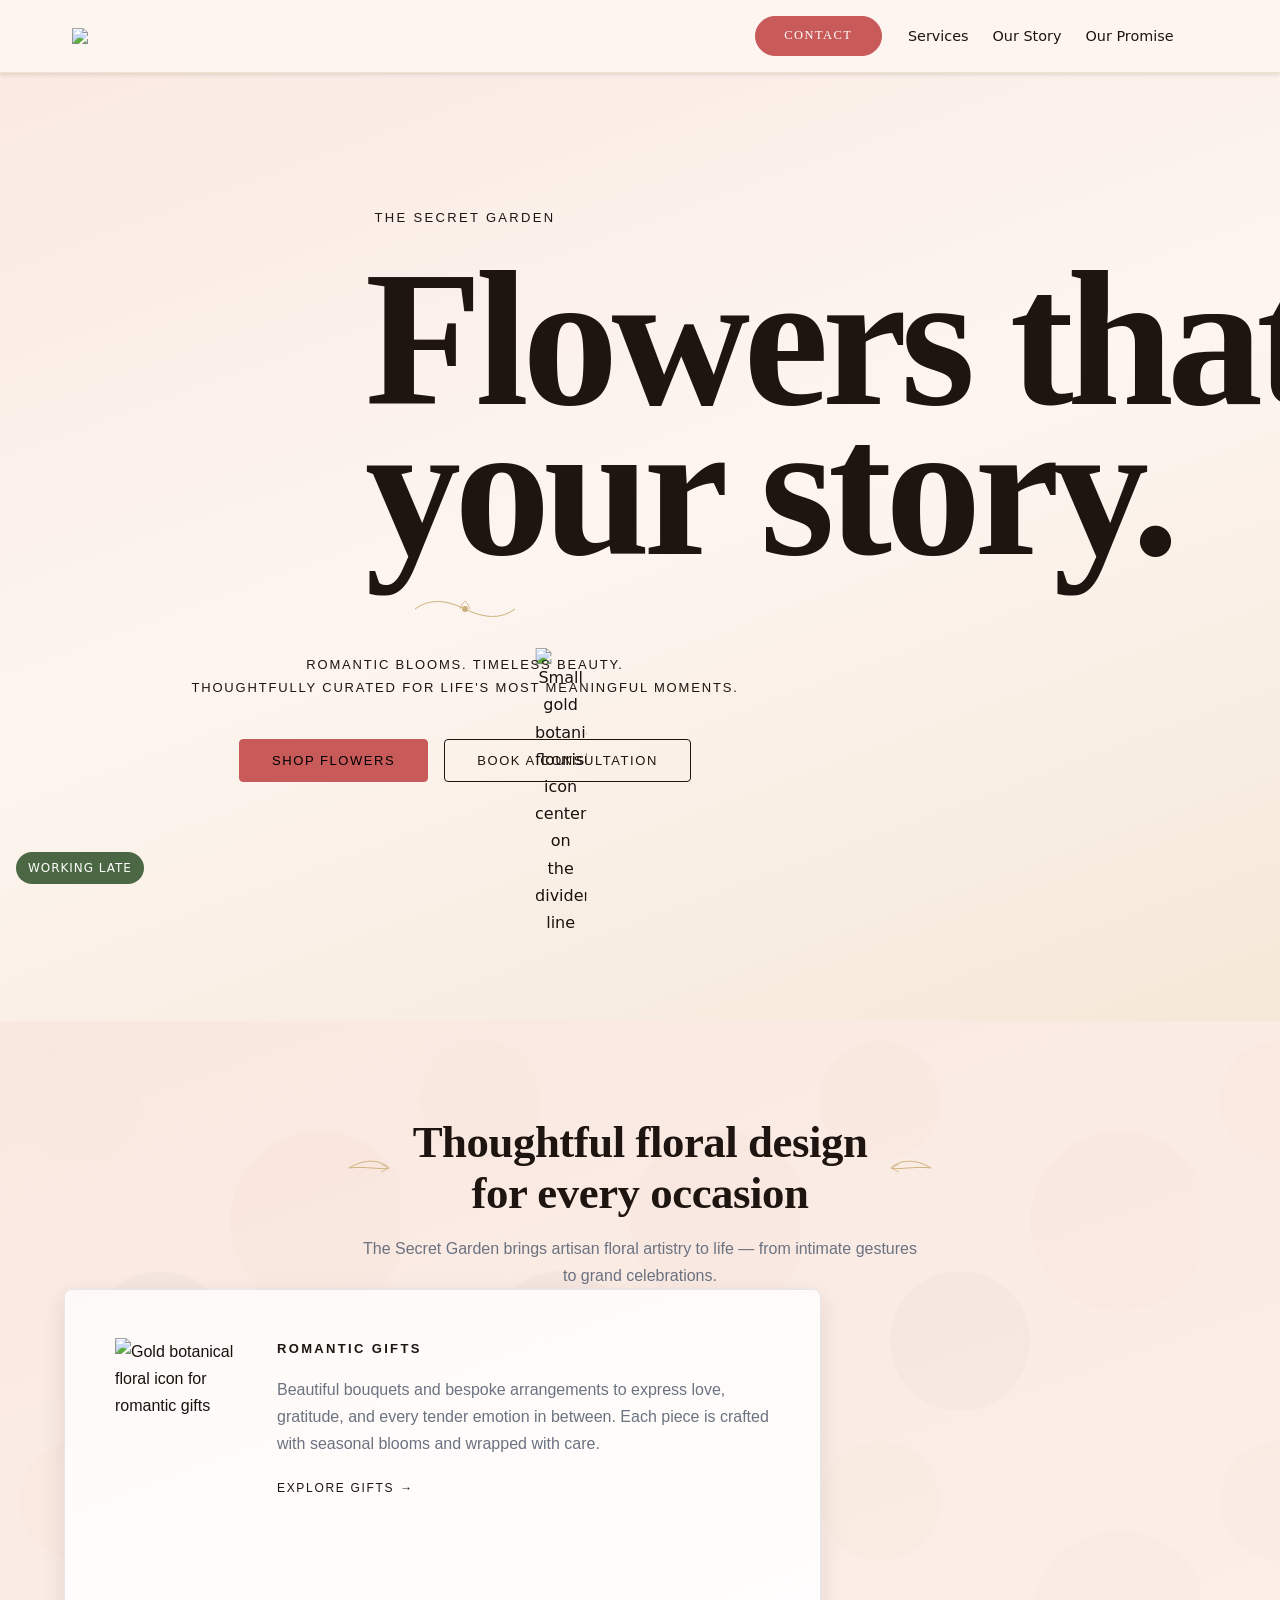
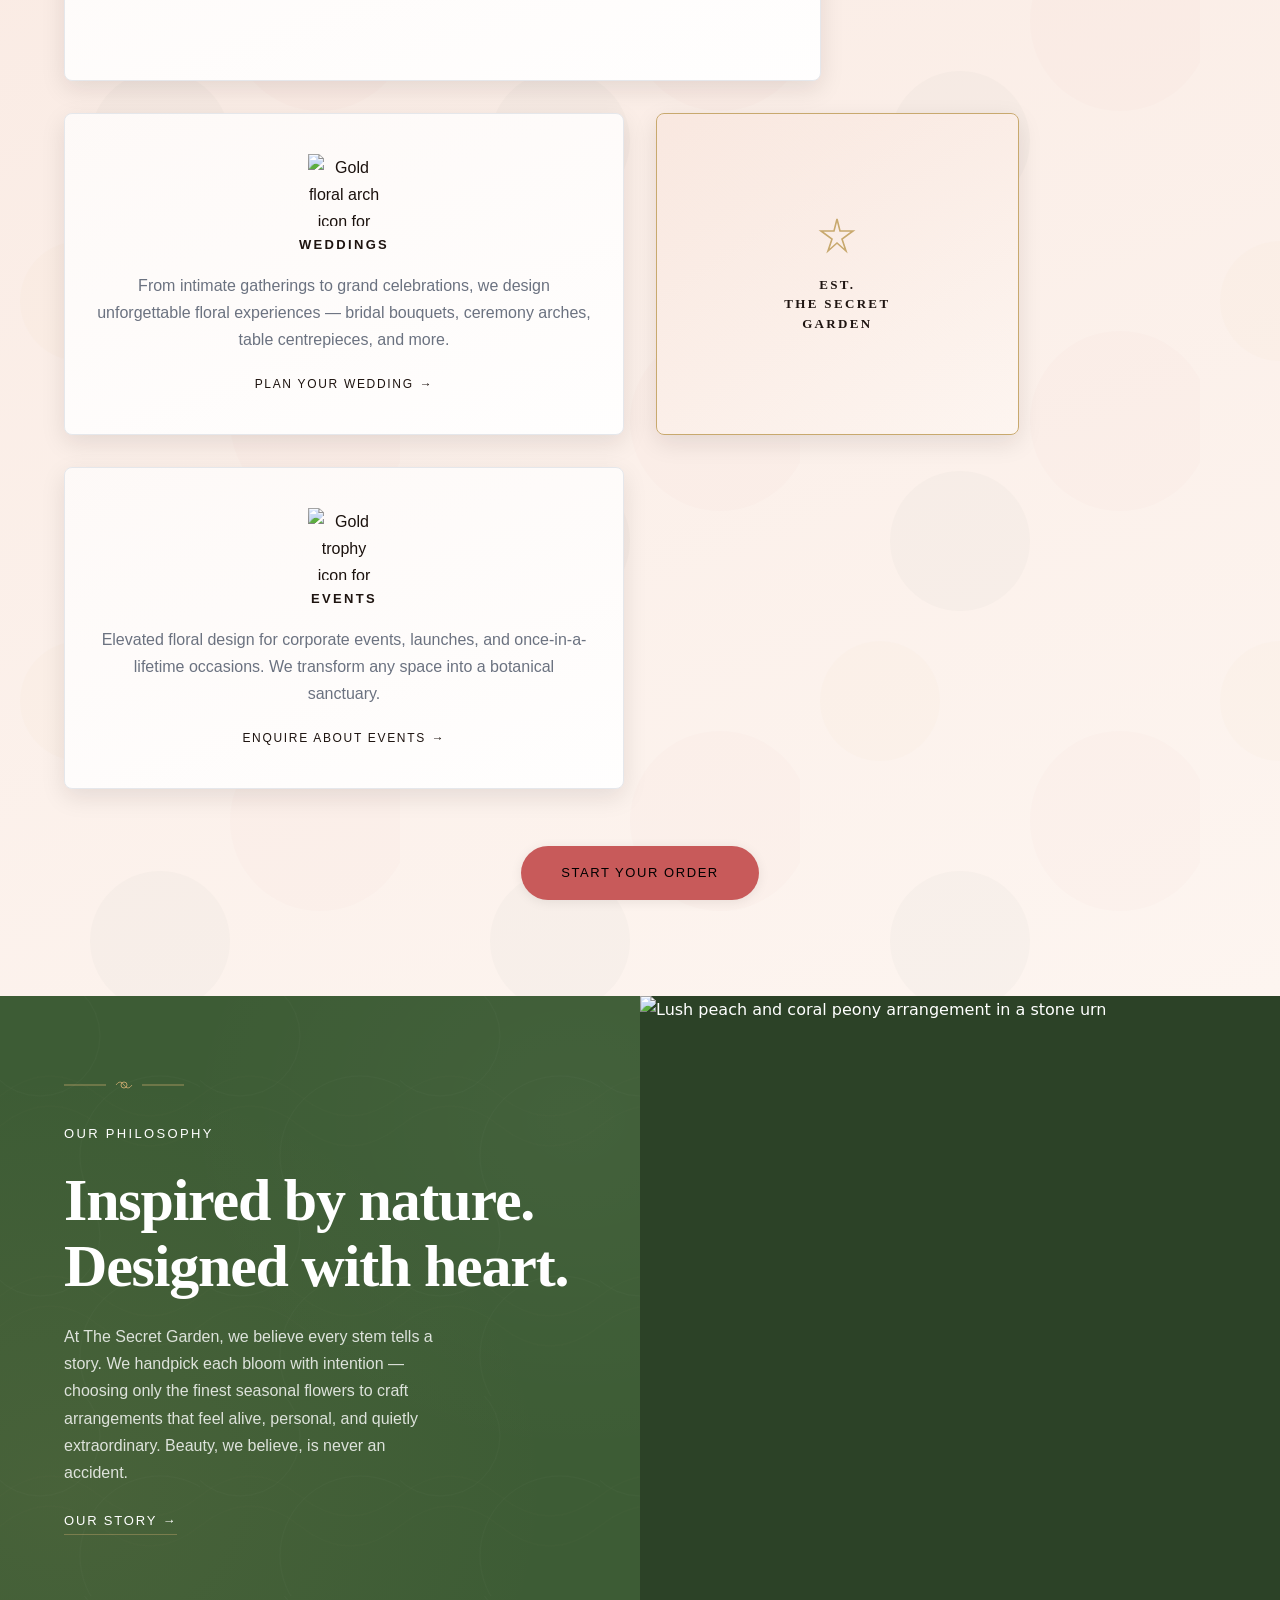
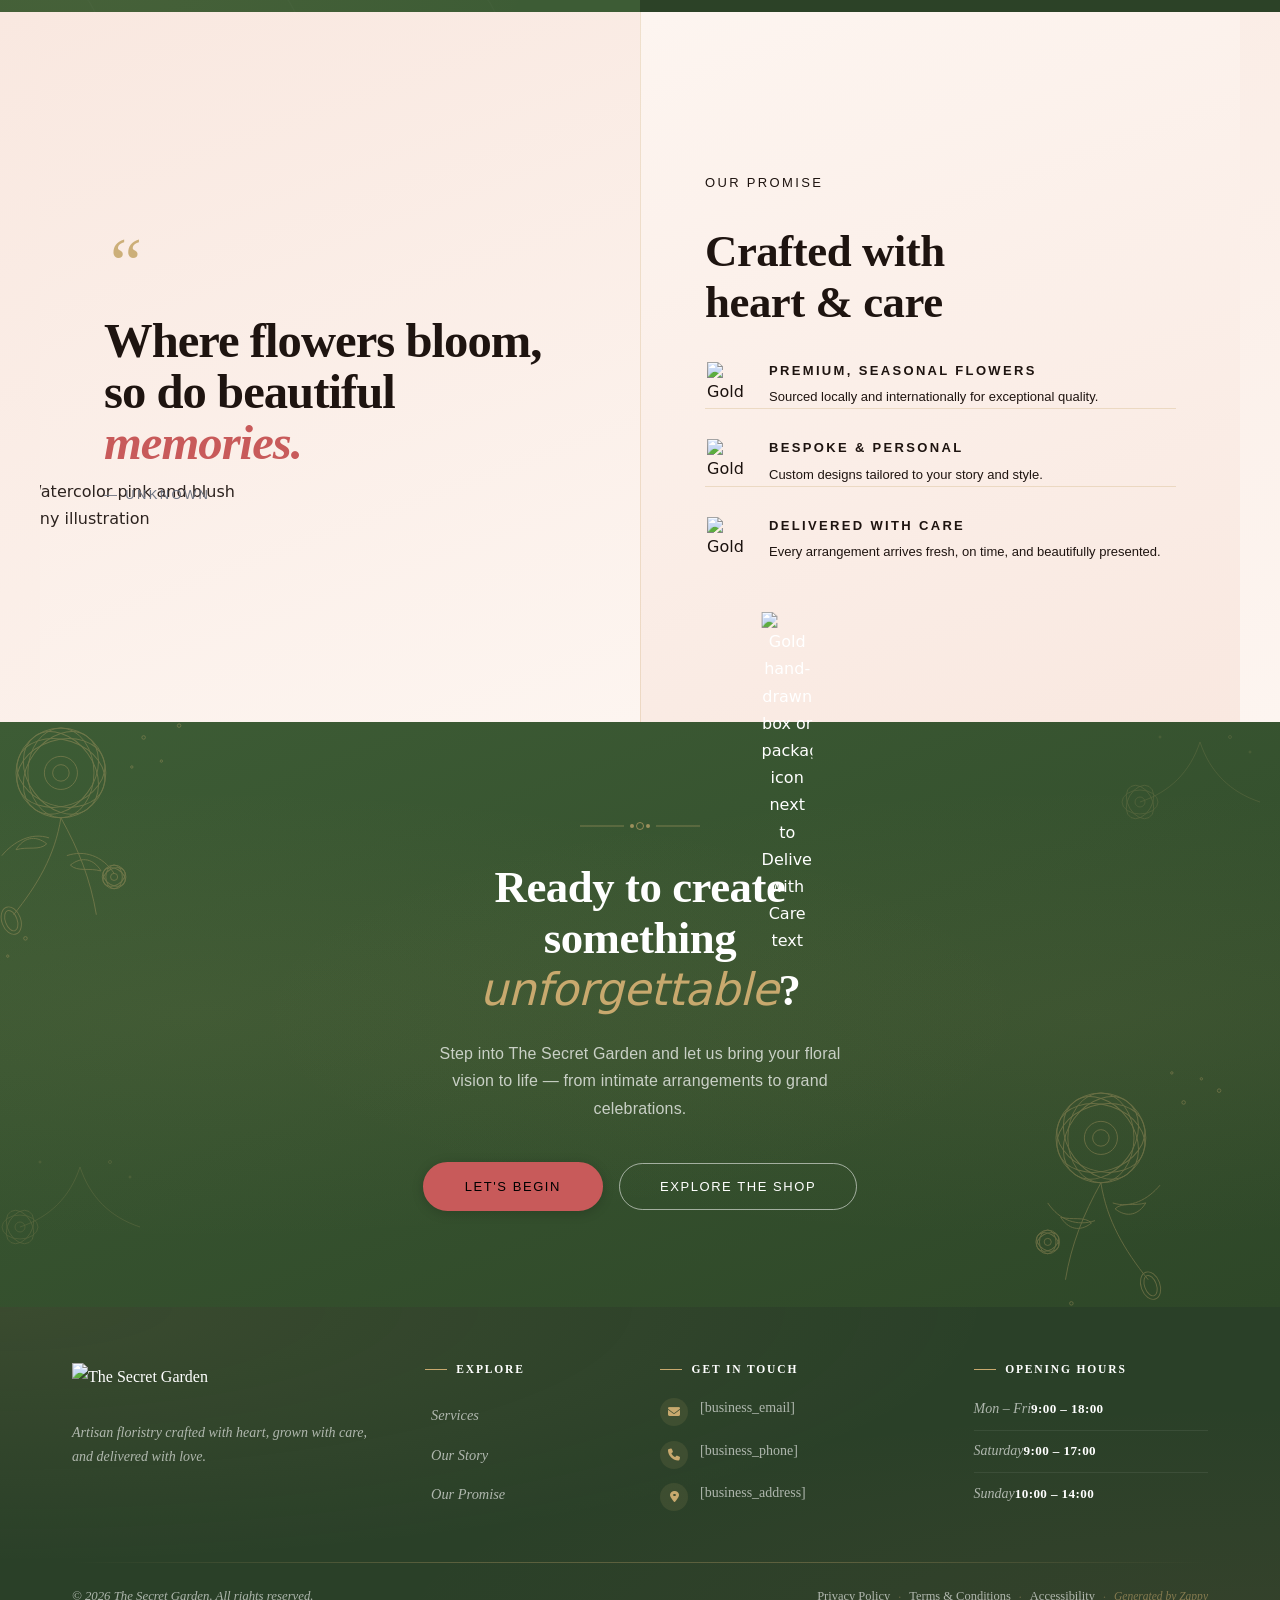
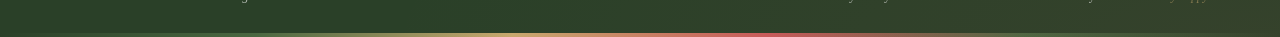
==== commit 81195821: "Incremental sync: 1 page(s) — resize_section_height, update_alignment" ====
--- a/public/index.html
+++ b/public/index.html
@@ -1 +1 @@
-<!doctype html><html lang="en"><head><meta charset="UTF-8"><meta content="width=device-width,initial-scale=1" name="viewport"><meta content="index, follow" name="robots"><title>1987 the secret garden — The Secret Garden</title><meta content="Create me a landing page to promote my flowers shop" name="description"><meta content="1987 the secret garden, back to the secret garden, The Secret Garden, the secret garden" name="keywords"><script>!function(){"use strict";var t="3be98112-af21-467a-9a1b-a0bb9be1061b",e="https://qaapi.zappy5.com/api/analytics/track",a=18e5,n=2592e6,o=!0,i=!0,r=!0;var s=function(){var e="zappy_visitor_"+t,a=null;try{if(a=localStorage.getItem(e)){var o=JSON.parse(a),i=Date.now();if(i-o.created<n)return o.lastSeen=i,localStorage.setItem(e,JSON.stringify(o)),o.id}}catch(t){console.warn("Zappy Analytics: LocalStorage not available")}var r="zv_"+Date.now()+"_"+Math.random().toString(36).substr(2,9);try{localStorage.setItem(e,JSON.stringify({id:r,created:Date.now(),lastSeen:Date.now()}))}catch(t){}return r}(),c=function(){var e="zappy_session_"+t,n=null;try{if(n=sessionStorage.getItem(e)){var o=JSON.parse(n),i=Date.now();if(i-o.timestamp<a)return o.timestamp=i,sessionStorage.setItem(e,JSON.stringify(o)),o.id}}catch(t){console.warn("Zappy Analytics: SessionStorage not available")}var r="zs_"+Date.now()+"_"+Math.random().toString(36).substr(2,9);try{sessionStorage.setItem(e,JSON.stringify({id:r,timestamp:Date.now()}))}catch(t){}return r}();function l(a,n){n=n||{};var o={website_id:t,event_type:a,page_path:window.location.pathname,referrer:document.referrer||"direct",visitor_id:s,session_id:c,metadata:n};if(navigator.sendBeacon){var i=new Blob([JSON.stringify(o)],{type:"application/json"});navigator.sendBeacon(e,i)}else fetch(e,{method:"POST",headers:{"Content-Type":"application/json"},body:JSON.stringify(o),keepalive:!0}).catch(function(t){console.warn("Zappy Analytics: Failed to track event",t)})}o&&l("pageview",{title:document.title,url:window.location.href}),i&&document.addEventListener("click",function(t){var e=t.target;if("BUTTON"===e.tagName||e.closest("button")){var a="BUTTON"===e.tagName?e:e.closest("button");l("click",{element:"button",text:a.textContent.trim().substring(0,100),id:a.id||null,class:a.className||null})}else if("A"===e.tagName||e.closest("a")){var n="A"===e.tagName?e:e.closest("a");l("navigation",{element:"link",text:n.textContent.trim().substring(0,100),href:n.href,external:n.hostname!==window.location.hostname})}},!0),r&&document.addEventListener("submit",function(t){var e=t.target;l("form_submit",{form_id:e.id||null,form_name:e.name||null,form_action:e.action||null,form_method:e.method||"GET"})},!0);var m=Date.now();window.addEventListener("beforeunload",function(){l("page_unload",{time_on_page:Math.floor((Date.now()-m)/1e3),page_path:window.location.pathname})}),window.zappyAnalytics={track:l,getVisitorId:function(){return s},getSessionId:function(){return c}}}()</script><meta content="1987 the secret garden — The Secret Garden" property="og:title"><meta content="Create me a landing page to promote my flowers shop" property="og:description"><meta content="summary_large_image" name="twitter:card"><meta content="1987 the secret garden — The Secret Garden" name="twitter:title"><meta content="Create me a landing page to promote my flowers shop" name="twitter:description"><meta content="website" property="og:type"><meta content="en_US" property="og:locale"><link href="https://cdnjs.cloudflare.com/ajax/libs/font-awesome/6.4.0/css/all.min.css" rel="stylesheet"><style>.skip-link{position:absolute;transform:translateY(-200%);left:0;top:0;padding:12px 18px;background:var(--bg-dark,#1a1a1a);color:var(--text-light,#fff);font-weight:600;border-radius:0 0 8px 0;z-index:10000}.skip-link:focus{transform:none;outline:2px solid var(--ring,#fff);outline-offset:2px}:focus-visible{outline:2px solid var(--ring,currentColor);outline-offset:3px}.deco-asset{position:absolute;pointer-events:none;user-select:none;-webkit-user-drag:none;max-width:100%;height:auto;display:block;z-index:5;image-rendering:-webkit-optimize-contrast;transform:translate(-50%,-50%)}@media (max-width:900px){.deco-asset[data-deco-layer=sticker]{display:none}.deco-asset[data-deco-layer=ornament]{width:min(var(--deco-w),14vw)!important;max-width:14vw!important;opacity:.72}.deco-asset[data-deco-anchor=top][data-deco-y]{top:clamp(14px,var(--deco-y),calc(100% - 14px))!important}}@media (max-width:640px){.deco-asset[data-deco-priority="4"],.deco-asset[data-deco-priority="5"]{display:none}}@media (prefers-reduced-motion:no-preference){.deco-asset{transition:opacity .2s ease-out}}</style><link href="/assets/favicon.ico" rel="icon" type="image/x-icon"><link href="/assets/favicon-16x16.png" rel="icon" type="image/png" sizes="16x16"><link href="/assets/favicon-32x32.png" rel="icon" type="image/png" sizes="32x32"><link href="/assets/favicon-48x48.png" rel="icon" type="image/png" sizes="48x48"><link href="/assets/favicon-192x192.png" rel="icon" type="image/png" sizes="192x192"><link href="/assets/favicon-512x512.png" rel="icon" type="image/png" sizes="512x512"><link href="/assets/apple-touch-icon.png" rel="apple-touch-icon"><link href="https://cdn.jsdelivr.net/npm/vanilla-cookieconsent@3/dist/cookieconsent.css" rel="stylesheet"><script src="https://cdn.jsdelivr.net/npm/vanilla-cookieconsent@3/dist/cookieconsent.umd.js"></script><script src="https://cdn.jsdelivr.net/gh/mickidum/acc_toolbar/acctoolbar/acctoolbar.min.js"></script><link href="/styles.css" rel="stylesheet"><style id="zappy-dropdown-submenu-styles">#navMenu li:has(.sub-menu),.nav-menu li:has(.sub-menu),.navbar li:has(.sub-menu),nav li:has(.sub-menu){position:relative}#navMenu .sub-menu,.nav-menu .sub-menu,.navbar .sub-menu,nav .sub-menu{display:block!important;position:absolute!important;top:100%;left:0;min-width:220px;background:#fff;border-radius:8px;box-shadow:0 8px 25px rgba(0,0,0,.15);padding:8px 0;opacity:0;visibility:hidden;transform:translateY(10px);transition:all .3s ease;z-index:1000;list-style:none;pointer-events:none}#navMenu li:hover>.sub-menu,.nav-menu li:hover>.sub-menu,.navbar li:hover>.sub-menu,nav li:hover>.sub-menu{opacity:1!important;visibility:visible!important;transform:translateY(0)!important;pointer-events:auto!important}.sub-menu li{list-style:none;margin:0;padding:0}.sub-menu a{display:block!important;padding:10px 16px!important;color:var(--text-dark,#333)!important;font-weight:500;text-decoration:none;white-space:nowrap;transition:background-color .2s}.sub-menu .zappy-nav-child>a{padding-left:28px!important;font-size:.9em!important;opacity:.85!important}[dir=rtl] .sub-menu .zappy-nav-child>a,html[lang=ar] .sub-menu .zappy-nav-child>a,html[lang=he] .sub-menu .zappy-nav-child>a{padding-left:10px!important;padding-right:28px!important}.sub-menu .zappy-nav-parent>a{font-weight:600!important}.sub-menu a:hover{background-color:#f5f5f5}[dir=rtl] .nav-menu .sub-menu,[dir=rtl] .navbar .sub-menu,[dir=rtl] nav .sub-menu,html[lang=ar] .nav-menu .sub-menu,html[lang=ar] .navbar .sub-menu,html[lang=ar] nav .sub-menu,html[lang=he] .nav-menu .sub-menu,html[lang=he] .navbar .sub-menu,html[lang=he] nav .sub-menu{left:auto!important;right:0!important}.sub-menu:empty,.sub-menu:not(:has(li)):not(:has(> a)),.sub-menu:not(:has(li:not(.zappy-hidden-menu-item))):not(:has(> a)){display:none!important;opacity:0!important;visibility:hidden!important;pointer-events:none!important}li:has(.menu-group-title):hover>.sub-menu{opacity:1!important;visibility:visible!important;transform:translateY(0)!important;pointer-events:auto!important}#navMenu>li>.menu-group-title,.nav-menu>li>.menu-group-title{display:inline-block;padding:.5rem 1rem;cursor:default;user-select:none}@media (max-width:768px){#navMenu .sub-menu,.nav-menu .sub-menu,.navbar .sub-menu,nav .sub-menu{position:static!important;transform:none!important;box-shadow:none!important;background:0 0!important;max-height:0;overflow:hidden;opacity:0;visibility:hidden;transition:max-height .3s ease,opacity .3s ease;padding:0!important;border-radius:0!important}#navMenu .sub-menu.mobile-expanded,.nav-menu .sub-menu.mobile-expanded,.navbar .sub-menu.mobile-expanded{max-height:none!important;overflow-y:visible!important;opacity:1!important;visibility:visible!important;padding:8px 0 8px 16px!important}[dir=rtl] .sub-menu.mobile-expanded,html[lang=he] .sub-menu.mobile-expanded{padding:8px 16px 8px 0!important}#navMenu li:hover>.sub-menu,.nav-menu li:hover>.sub-menu,.navbar li:hover>.sub-menu,nav li:hover>.sub-menu{opacity:0;visibility:hidden;pointer-events:none}#navMenu li>.sub-menu.mobile-expanded,.nav-menu li>.sub-menu.mobile-expanded,.navbar li>.sub-menu.mobile-expanded,nav li>.sub-menu.mobile-expanded{opacity:1!important;visibility:visible!important;pointer-events:auto!important}#navMenu li:has(.sub-menu),.nav-menu li:has(.sub-menu),.navbar li:has(.sub-menu),nav li:has(.sub-menu){display:flex!important;flex-wrap:wrap!important;align-items:center!important;position:relative!important;min-height:44px!important}#navMenu li:has(.sub-menu)>a,.nav-menu li:has(.sub-menu)>a,.navbar li:has(.sub-menu)>a,nav li:has(.sub-menu)>a{flex:1!important;min-width:0!important}#navMenu li:has(.sub-menu)>.menu-group-title,.nav-menu li:has(.sub-menu)>.menu-group-title,.navbar li:has(.sub-menu)>.menu-group-title,nav li:has(.sub-menu)>.menu-group-title{flex:1!important;min-width:0!important;padding:0!important;line-height:inherit!important}#navMenu li:has(.sub-menu)>.sub-menu,.nav-menu li:has(.sub-menu)>.sub-menu,.navbar li:has(.sub-menu)>.sub-menu,nav li:has(.sub-menu)>.sub-menu{flex-basis:100%!important;width:100%!important}#navMenu li:has(.sub-menu)>a [class*=arrow],#navMenu li:has(.sub-menu)>a [class*=chevron],.nav-menu li:has(.sub-menu)>a .fa-angle-down,.nav-menu li:has(.sub-menu)>a .fa-chevron-down,.nav-menu li:has(.sub-menu)>a [class*=arrow],.nav-menu li:has(.sub-menu)>a [class*=chevron],nav li:has(.sub-menu)>a [class*=arrow],nav li:has(.sub-menu)>a [class*=chevron]{display:none!important;visibility:hidden!important}.mobile-submenu-toggle{display:flex!important;align-items:center!important;justify-content:center!important;width:44px!important;height:auto!important;background:0 0!important;border:none!important;cursor:pointer!important;color:var(--text-dark)!important;position:static!important;flex-shrink:0!important;align-self:stretch!important;z-index:2!important;padding:0!important;margin:0!important}.mobile-submenu-toggle::after{content:''!important;width:0!important;height:0!important;border-left:6px solid transparent!important;border-right:6px solid transparent!important;border-top:7px solid currentColor!important;transition:transform .3s ease!important}.mobile-submenu-toggle.expanded::after{transform:rotate(180deg)!important}.sub-menu a{padding:10px 0!important;display:block!important;color:var(--text-dark)!important;white-space:normal!important}.sub-menu .zappy-nav-child>a{padding-left:28px!important;font-size:.9em!important;opacity:.85!important}[dir=rtl] .sub-menu .zappy-nav-child>a,html[lang=ar] .sub-menu .zappy-nav-child>a,html[lang=he] .sub-menu .zappy-nav-child>a{padding-left:0!important;padding-right:28px!important}.sub-menu .zappy-nav-parent>a{font-weight:600!important}#navMenu.active,.nav-menu.active{max-width:100vw!important;overflow-x:hidden!important;box-sizing:border-box!important}.navbar .sub-menu li a,.zappy-products-dropdown .sub-menu a,nav.navbar .sub-menu li a{color:var(--text-dark)!important}}@media (min-width:769px){.mobile-submenu-toggle{display:none!important}}</style><style id="zappy-widget-visibility">html[dir=rtl] .whatsapp-float{right:20px!important;left:auto!important}html:not([dir]) .whatsapp-float,html[dir=ltr] .whatsapp-float{left:20px!important;right:auto!important}html[dir=rtl] #mic-access-tool-general-button,html[dir=rtl] #mic-init-access-tool #mic-access-tool-general-button,html[dir=rtl] #mic-init-access-tool .mic-access-tool-general-button,html[dir=rtl] ._access-icon,html[dir=rtl] .mic-access-tool-general-button{left:20px!important;right:auto!important}html:not([dir]) #mic-access-tool-general-button,html:not([dir]) #mic-init-access-tool #mic-access-tool-general-button,html:not([dir]) #mic-init-access-tool .mic-access-tool-general-button,html:not([dir]) ._access-icon,html:not([dir]) .mic-access-tool-general-button,html[dir=ltr] #mic-access-tool-general-button,html[dir=ltr] #mic-init-access-tool #mic-access-tool-general-button,html[dir=ltr] #mic-init-access-tool .mic-access-tool-general-button,html[dir=ltr] ._access-icon,html[dir=ltr] .mic-access-tool-general-button{right:20px!important;left:auto!important}@media (max-width:768px){.whatsapp-float{display:flex!important}}@media (min-width:769px){.whatsapp-float{display:flex!important}}@media (max-width:768px){#mic-access-tool-general-button,#mic-init-access-tool #mic-access-tool-general-button,#mic-init-access-tool .mic-access-tool-general-button,._access-icon,.mic-access-tool-general-button{display:flex!important;visibility:visible!important;opacity:1!important;pointer-events:auto!important}#mic-access-tool-box.opened-mic-access-tool,#mic-init-access-tool #mic-access-tool-box.opened-mic-access-tool,.mic-access-tool-box.opened-mic-access-tool{visibility:visible!important;opacity:1!important;pointer-events:auto!important}}@media (min-width:769px){#mic-access-tool-general-button,#mic-init-access-tool #mic-access-tool-general-button,#mic-init-access-tool .mic-access-tool-general-button,._access-icon,.mic-access-tool-general-button{display:flex!important;visibility:visible!important;opacity:1!important;pointer-events:auto!important}#mic-access-tool-box.opened-mic-access-tool,#mic-init-access-tool #mic-access-tool-box.opened-mic-access-tool,.mic-access-tool-box.opened-mic-access-tool{visibility:visible!important;opacity:1!important;pointer-events:auto!important}}</style></head><body><a href="#main" class="skip-link">Skip to main content</a><nav class="navbar"><button aria-label="Menu" class="mobile-toggle" id="mobileToggle"><svg viewBox="0 0 24 24" fill="none" class="hamburger-icon" height="24" width="24"><path d="M3 12h18M3 6h18M3 18h18" stroke="currentColor" stroke-width="2" stroke-linecap="round"></path></svg> <svg viewBox="0 0 24 24" fill="none" class="close-icon" height="24" width="24" style="display:none"><path d="M18 6L6 18M6 6l12 12" stroke="currentColor" stroke-width="2" stroke-linecap="round"></path></svg></button> <button aria-label="Call" class="phone-header-btn" data-phone="+1-555-123-4567"><svg viewBox="0 0 24 24" fill="currentColor" height="20" width="20"><path d="M22 16.92v3a2 2 0 0 1-2.18 2 19.79 19.79 0 0 1-8.63-3.07 19.5 19.5 0 0 1-6-6 19.79 19.79 0 0 1-3.07-8.67A2 2 0 0 1 4.11 2h3a2 2 0 0 1 2 1.72 12.84 12.84 0 0 0 .7 2.81 2 2 0 0 1-.45 2.11L8.09 9.91a16 16 0 0 0 6 6l1.27-1.27a2 2 0 0 1 2.11-.45 12.84 12.84 0 0 0 2.81.7A2 2 0 0 1 22 16.92z"></path></svg></button><div class="nav-container"><div class="nav-brand"><a href="/" class="logo-link"><img alt="The Secret Garden" class="logo" src="/assets/site-home-image-1.webp"></a></div><ul class="nav-menu" id="navMenu"><li><a href="#services">Services</a></li><li><a href="#about">Our Story</a></li><li><a href="#testimonials">Our Promise</a></li></ul><div class="nav-cta-container"><a href="#final-cta" class="nav-cta-btn">Contact</a></div></div></nav><script>window.addEventListener("load",function(){const e=document.querySelector(".navbar, nav, header");if(!e)return void console.log("[Navbar] Navbar element not found");let t=document.getElementById("mobileToggle")||document.querySelector(".mobile-toggle")||document.querySelector(".hamburger")||document.querySelector(".hamburger-menu")||document.querySelector(".menu-toggle")||document.querySelector(".burger-menu")||document.querySelector('[aria-label="Menu"]')||document.querySelector('[aria-label="תפריט"]');const o=document.querySelector(".phone-header-btn"),n=window.getComputedStyle(e);let r=n.backgroundColor;if(console.log("[Navbar] Initial navbar background:",r),"transparent"===r||"rgba(0, 0, 0, 0)"===r||r.startsWith("rgba")&&r.includes(", 0)")){const e=n.backgroundImage;if(e&&"none"!==e)console.log("[Navbar] Navbar has background image/gradient, using dark text"),r="rgb(240, 240, 240)";else{const e=window.getComputedStyle(document.body).backgroundColor;console.log("[Navbar] Navbar transparent, using body background:",e),r=e}}const a=r.match(/\d+/g);if(a&&a.length>=3){const e=(.299*parseInt(a[0])+.587*parseInt(a[1])+.114*parseInt(a[2]))/255;console.log("[Navbar] Mobile button colors preserved from Claude CSS (luminance:",e.toFixed(2)+")");const n=document.createElement("style");n.id="zappy-mobile-nav-fix";document.documentElement.lang;document.documentElement.dir,n.textContent='\n        /* Hide mobile buttons on desktop, show only on mobile */\n        @media (min-width: 769px) {\n          .mobile-toggle,\n          .phone-header-btn {\n            display: none !important;\n          }\n        }\n        \n        /* Show and position mobile buttons correctly on mobile */\n        @media (max-width: 768px) {\n          .mobile-toggle,\n          .phone-header-btn {\n            position: absolute !important;\n            top: 0 !important;\n            bottom: 0 !important;\n            margin-top: auto !important;\n            margin-bottom: auto !important;\n            z-index: 1001 !important;\n            display: flex !important;\n            align-items: center !important;\n            justify-content: center !important;\n            width: 36px !important;\n            height: 36px !important;\n            border-radius: 50% !important;\n            border: none !important;\n            cursor: pointer !important;\n            padding: 6px !important;\n            background: none !important;\n            color: var(--nav-text, var(--text-dark)) !important;\n            touch-action: manipulation !important;\n            -webkit-tap-highlight-color: transparent !important;\n          }\n          \n          /* LTR positioning (default): hamburger LEFT, phone RIGHT */\n          html:not([dir="rtl"]):not([lang="he"]):not([lang="ar"]) .mobile-toggle,\n          html[dir="ltr"] .mobile-toggle {\n            left: 12px !important;\n            right: auto !important;\n          }\n          html:not([dir="rtl"]):not([lang="he"]):not([lang="ar"]) .phone-header-btn,\n          html[dir="ltr"] .phone-header-btn {\n            right: 12px !important;\n            left: auto !important;\n          }\n          \n          /* RTL positioning: hamburger RIGHT, phone LEFT */\n          html[dir="rtl"] .mobile-toggle,\n          html[lang="he"] .mobile-toggle,\n          html[lang="ar"] .mobile-toggle {\n            right: 12px !important;\n            left: auto !important;\n          }\n          html[dir="rtl"] .phone-header-btn,\n          html[lang="he"] .phone-header-btn,\n          html[lang="ar"] .phone-header-btn {\n            left: 12px !important;\n            right: auto !important;\n          }\n          \n          /* CRITICAL: Ensure nav-container has min-height on mobile */\n          /* All children are positioned absolutely/fixed on mobile, so height:auto collapses to 0 */\n          .nav-container {\n            min-height: 70px !important;\n            position: relative !important;\n          }\n          \n          /* Ensure SVG icons are properly sized and inherit color */\n          .mobile-toggle svg,\n          .phone-header-btn svg {\n            width: 24px !important;\n            height: 24px !important;\n            /* Don\'t force display - let JavaScript control hamburger/close toggle */\n          }\n          \n          /* Reset nav-cta-container on mobile - remove desktop box-shadow/padding */\n          /* that creates a visible ghost box when CTA button is hidden */\n          .nav-cta-container {\n            box-shadow: none !important;\n            padding: 0 !important;\n          }\n          \n          /* Hide nav-cta-container entirely on mobile when there\'s no lang-switcher */\n          /* (only the CTA button is inside, and it\'s hidden on mobile) */\n          .nav-cta-container:not(:has(.lang-switcher)) {\n            display: none !important;\n          }\n          \n          /* CRITICAL: Prevent hero image fade gradient from bleeding over headline text */\n          /* The .image-fade-gradient has bottom: -30px (extends below parent) */\n          /* On mobile stacked layout, this overlaps the h1 text below the image */\n          .hero-image-column {\n            overflow: hidden !important;\n          }\n          .image-fade-gradient {\n            bottom: 0 !important;\n          }\n          \n          /* Hide desktop language switcher on mobile - hamburger menu handles it */\n          /* High specificity to override stored CSS */\n          .lang-switcher,\n          .nav-cta-container .lang-switcher,\n          .nav-container .lang-switcher,\n          .navbar .lang-switcher,\n          .navbar .nav-cta-container .lang-switcher {\n            display: none !important;\n          }\n        }\n      ';const r=document.getElementById("zappy-mobile-nav-fix");r&&r.remove(),document.head.appendChild(n),console.log("[Navbar] Critical CSS injected for mobile nav positioning");const i=window.innerWidth<=768;if(t){const e=t.querySelector(".hamburger-icon"),o=t.querySelector(".close-icon");e&&(e.style.setProperty("width","24px","important"),e.style.setProperty("height","24px","important"),e.style.setProperty("display","block","important")),o&&(o.style.setProperty("width","24px","important"),o.style.setProperty("height","24px","important"),o.style.setProperty("display","none","important")),i?(t.style.setProperty("position","absolute","important"),t.style.setProperty("top","0","important"),t.style.setProperty("bottom","0","important"),t.style.setProperty("margin-top","auto","important"),t.style.setProperty("margin-bottom","auto","important"),t.style.setProperty("z-index","1001","important"),t.style.removeProperty("left"),t.style.removeProperty("right"),console.log("[Navbar] Mobile toggle positioning applied (mobile viewport)")):(t.style.removeProperty("position"),t.style.removeProperty("top"),t.style.removeProperty("transform"),t.style.removeProperty("z-index"),t.style.removeProperty("left"),t.style.removeProperty("right"),console.log("[Navbar] Desktop viewport - cleared mobile toggle inline positioning"))}if(o){const e=o.querySelector("svg");e&&(e.style.width="24px",e.style.height="24px",e.setAttribute("width","24"),e.setAttribute("height","24")),i?(o.style.setProperty("position","absolute","important"),o.style.setProperty("top","0","important"),o.style.setProperty("bottom","0","important"),o.style.setProperty("margin-top","auto","important"),o.style.setProperty("margin-bottom","auto","important"),o.style.setProperty("z-index","1001","important"),o.style.removeProperty("left"),o.style.removeProperty("right"),console.log("[Navbar] Phone button positioning applied (mobile viewport)")):(o.style.removeProperty("position"),o.style.removeProperty("top"),o.style.removeProperty("transform"),o.style.removeProperty("z-index"),o.style.removeProperty("left"),o.style.removeProperty("right"),console.log("[Navbar] Desktop viewport - cleared phone button inline positioning"))}}else console.log("[Navbar] Could not parse background color:",r);t=document.getElementById("mobileToggle")||document.querySelector(".mobile-toggle")||document.querySelector(".hamburger")||document.querySelector(".hamburger-menu")||document.querySelector(".menu-toggle")||document.querySelector(".burger-menu")||document.querySelector('[aria-label="Menu"]')||document.querySelector('[aria-label="תפריט"]');const i=document.getElementById("navMenu")||document.querySelector(".nav-menu")||document.querySelector(".nav-links")||document.querySelector("nav ul:not(.submenu)");if(!t||!i)return void console.log("[Navbar] Mobile toggle or menu not found:",{toggle:!!t,menu:!!i});i.id||(i.id="navMenu"),console.log("[Navbar] Initializing mobile menu...");const l=t.cloneNode(!0);t.parentNode.replaceChild(l,t);var s=0;function p(e){var t=Date.now();t-s<300||(s=t,function(e){e.preventDefault(),e.stopPropagation();const t=l.querySelector(".hamburger-icon"),o=l.querySelector(".close-icon");i.classList.contains("active")?(i.classList.remove("active"),t&&t.style.setProperty("display","block","important"),o&&o.style.setProperty("display","none","important"),document.body.style.overflow="",console.log("[Navbar] Menu closed")):(i.classList.add("active"),t&&t.style.setProperty("display","none","important"),o&&o.style.setProperty("display","block","important"),document.body.style.overflow="hidden",console.log("[Navbar] Menu opened"))}(e))}l.addEventListener("click",p),l.addEventListener("touchend",p),i.querySelectorAll("a").forEach(function(e){e.addEventListener("click",function(){if("#"===this.getAttribute("href"))return;const e=l.querySelector(".hamburger-icon"),t=l.querySelector(".close-icon");i.classList.remove("active"),e&&e.style.setProperty("display","block","important"),t&&t.style.setProperty("display","none","important"),document.body.style.overflow="",console.log("[Navbar] Menu closed (link clicked)")})});var c=i.querySelectorAll(".dropdown-toggle");c.forEach(function(e){e.addEventListener("click",function(e){e.preventDefault(),e.stopPropagation();var t=this.closest(".nav-dropdown");t&&(t.parentNode.querySelectorAll(".nav-dropdown.open").forEach(function(e){e!==t&&e.classList.remove("open")}),t.classList.toggle("open"),console.log("[Navbar] Dropdown toggled:",t.classList.contains("open")?"open":"closed"))})}),document.addEventListener("click",function(e){e.target.closest(".nav-dropdown")||document.querySelectorAll(".nav-dropdown.open").forEach(function(e){e.classList.remove("open")})}),console.log("[Navbar] Dropdown handlers initialized for "+c.length+" dropdowns"),o&&o.addEventListener("click",function(){const e=document.querySelectorAll('a[href^="tel:"]'),t=e.length>0?e[0].getAttribute("href").replace("tel:",""):"[business_phone]";window.location.href="tel:"+t,console.log("[Navbar] Phone button clicked")}),console.log("[Navbar] Mobile menu initialized successfully")})</script><main id="main"><section class="cta-section home-hero-section" data-layout-spec="Home-hero" style="position:relative;overflow:visible;min-height:1025.99px !important" data-hero-type="fullscreen-scrim" data-zappy-content-align="upper-mid-left" id="home-hero-section"><div class="cta-band hero-content-band" data-zappy-align-target="true"><div class="hero-inner is-revealed" data-reveal=""><p><span class="eyebrow hero-eyebrow" style="color:rgb(30, 20, 16) !important">The Secret Garden</span></p><h1 class="display-xl hero-headline">Flowers that <em><span class="font-accent">tell</span></em><br>your story.</h1><div class="hero-deco-divider" aria-hidden="true"><svg viewBox="0 0 120 40" xmlns="http://www.w3.org/2000/svg" aria-hidden="true" data-no-icon-edit="true" height="40" width="120"><path d="M10 20 Q30 5 60 20 Q90 35 110 20" stroke="#c8a96e" stroke-width="1" fill="none"></path><circle cx="60" cy="20" r="3" fill="#c8a96e"></circle><path d="M55 20 Q57 14 60 12 Q63 14 65 20" stroke="#c8a96e" stroke-width="0.8" fill="none"></path></svg></div><h3 class="hero-subtitle" style="color:rgb(30, 20, 16) !important">Romantic blooms. Timeless beauty.<br>Thoughtfully curated for life's most meaningful moments.</h3><div class="cta-row hero-cta-row"><a href="/shop" class="btn btn-primary" data-element-id="btn-1778771090628-4adhqunel" data-element-type="button" data-native-element="true" data-magnet="0.2" style="color:rgb(0, 0, 0) !important">Shop Flowers</a> <a href="/contact" class="btn btn-secondary" data-element-id="btn-1778771090628-1xatm2ipo" data-element-type="button" data-native-element="true">Book a Consultation</a></div></div></div><img alt="Small gold botanical flourish icon centered on the divider line" class="deco-asset" src="https://qastorage.zappy5.com/uploads/2026/05/decorative-59d50861-4bbf-496b-b401-d998e2d51ef6-0-painted-doodle-b05f0f55fa-1778401566444-755437143.png" decoding="async" loading="lazy" aria-hidden="true" data-deco-anchor="bottom" data-deco-asset-id="asset-0-painted-doodle" data-deco-bbox="42.5,24.3,2.5,1" data-deco-layer="ornament" data-deco-priority="1" data-deco-role="painted-doodle" data-deco-x="43.8" data-deco-y="77.6" style="--deco-x:43.8%;--deco-y:77.6%;--deco-w:4%;--mockup-band-ratio:3.125;left:var(--deco-x);top:var(--deco-y);transform:translate(-50%, -50%);width:4%;max-width:4%;min-height:max(18px, calc(var(--deco-w) * 0.18));object-fit:contain;z-index:8" data-element-id="img-1778771090632-ajkaukm0d" data-element-type="image"></section><section class="bento-section home-services-section" data-layout-spec="Home-services" style="background:linear-gradient(160deg, #f9e8e0 0%, #fdf5f0 100%);color:var(--text-dark)"><div class="home-services-texture" aria-hidden="true"></div><div class="home-services-container"><header class="home-services-header" data-reveal=""><div class="home-services-heading-row"><svg viewBox="0 0 48 24" fill="none" class="home-services-leaf-deco home-services-leaf-left" aria-hidden="true" data-no-icon-edit="true" xmlns="http://www.w3.org/2000/svg"><path d="M44 12 C36 4, 20 2, 4 12 C20 10, 36 14, 44 12Z" stroke="#c8a96e" stroke-width="1" fill="none"></path><path d="M44 12 L36 8" stroke="#c8a96e" stroke-width="0.8"></path><path d="M44 12 L36 16" stroke="#c8a96e" stroke-width="0.8"></path></svg><h2 class="home-services-title">Thoughtful floral design<br>for every occasion</h2><svg viewBox="0 0 48 24" fill="none" class="home-services-leaf-deco home-services-leaf-right" aria-hidden="true" data-no-icon-edit="true" xmlns="http://www.w3.org/2000/svg"><path d="M4 12 C12 4, 28 2, 44 12 C28 10, 12 14, 4 12Z" stroke="#c8a96e" stroke-width="1" fill="none"></path><path d="M4 12 L12 8" stroke="#c8a96e" stroke-width="0.8"></path><path d="M4 12 L12 16" stroke="#c8a96e" stroke-width="0.8"></path></svg></div><p class="home-services-subtitle">The Secret Garden brings artisan floral artistry to life — from intimate gestures to grand celebrations.</p></header><div class="bento-grid home-services-grid" data-reveal-stagger=""><article class="bento-tile home-services-tile bento-tile--xl home-services-tile-romantic"><div class="home-services-tile-image-wrap"><img alt="Gold botanical floral icon for romantic gifts" class="cutout home-services-icon" src="/assets/site-home-services-feature-icon-1.webp" data-context="Gold line-art botanical tree or floral arrangement icon representing romantic gifts. Composition: isolated icon, centered above text. Framing: small centered icon above column heading. Background: transparent over warm cream. Treatment: background-removed cutout" data-placeholder="home-services-feature-icon-1" height="600" width="600" data-aspect-ratio="1:1" data-dominant-color="#c8a96e" data-treatment="background-removed cutout"></div><div class="home-services-tile-body"><span class="eyebrow home-services-eyebrow">Romantic Gifts</span><p class="home-services-desc">Beautiful bouquets and bespoke arrangements to express love, gratitude, and every tender emotion in between. Each piece is crafted with seasonal blooms and wrapped with care.</p><a href="/contact" class="btn-text-link home-services-link">Explore Gifts <span aria-hidden="true">→</span></a></div></article><article class="bento-tile home-services-tile bento-tile--md home-services-tile-weddings"><div class="home-services-tile-image-wrap"><img alt="Gold floral arch icon for weddings" class="cutout home-services-icon" src="/assets/site-home-services-feature-icon-2.webp" data-context="Gold line-art floral arch or tree icon representing weddings. Composition: isolated icon, centered above text. Framing: small centered icon above column heading. Background: transparent over warm cream. Treatment: background-removed cutout" data-placeholder="home-services-feature-icon-2" height="600" width="600" data-aspect-ratio="1:1" data-dominant-color="#c8a96e" data-treatment="background-removed cutout"></div><div class="home-services-tile-body"><span class="eyebrow home-services-eyebrow">Weddings</span><p class="home-services-desc">From intimate gatherings to grand celebrations, we design unforgettable floral experiences — bridal bouquets, ceremony arches, table centrepieces, and more.</p><a href="/contact" class="btn-text-link home-services-link">Plan Your Wedding <span aria-hidden="true">→</span></a></div></article><article class="bento-tile home-services-tile bento-tile--accent bento-tile--sm home-services-tile-deco" aria-hidden="true"><div class="home-services-deco-inner"><svg viewBox="0 0 24 24" xmlns="http://www.w3.org/2000/svg" aria-hidden="true" data-no-icon-edit="true" height="48" width="48"><path d="M12 2 L13.5 8 L20 8 L14.5 12 L16.5 18 L12 14 L7.5 18 L9.5 12 L4 8 L10.5 8 Z" stroke="#c8a96e" stroke-width="0.8" fill="none"></path></svg><p class="home-services-deco-text">Est.<br>The Secret<br>Garden</p></div></article><article class="bento-tile home-services-tile bento-tile--md home-services-tile-events"><div class="home-services-tile-image-wrap"><img alt="Gold trophy icon for events" class="cutout home-services-icon" src="/assets/site-home-services-feature-icon-3.webp" data-context="Gold line-art trophy or award cup icon representing events. Composition: isolated icon, centered above text. Framing: small centered icon above column heading. Background: transparent over warm cream. Treatment: background-removed cutout" data-placeholder="home-services-feature-icon-3" height="600" width="600" data-aspect-ratio="1:1" data-dominant-color="#c8a96e" data-treatment="background-removed cutout"></div><div class="home-services-tile-body"><span class="eyebrow home-services-eyebrow">Events</span><p class="home-services-desc">Elevated floral design for corporate events, launches, and once-in-a-lifetime occasions. We transform any space into a botanical sanctuary.</p><a href="/contact" class="btn-text-link home-services-link">Enquire About Events <span aria-hidden="true">→</span></a></div></article></div><div class="home-services-cta" data-reveal=""><a href="/contact" class="btn-primary home-services-btn">Start Your Order</a></div></div></section><section class="dualpanel-section home-about-section" data-layout-spec="Home-about" style="background:#3d5c35;color:var(--text-light)"><div class="dualpanel-grid"><aside class="dualpanel-pane dualpanel-pane--start" data-reveal=""><svg viewBox="0 0 120 24" fill="none" class="about-botanical-ornament" aria-hidden="true" data-no-icon-edit="true" xmlns="http://www.w3.org/2000/svg"><line opacity="0.7" stroke="#c8a96e" stroke-width="1" x1="0" x2="42" y1="12" y2="12"></line><circle cx="60" cy="12" r="3" fill="none" opacity="0.9" stroke="#c8a96e" stroke-width="1"></circle><path d="M52 12 Q56 6 60 12 Q64 18 68 12" stroke="#c8a96e" stroke-width="1" fill="none" opacity="0.8"></path><line opacity="0.7" stroke="#c8a96e" stroke-width="1" x1="78" x2="120" y1="12" y2="12"></line></svg><p class="eyebrow about-eyebrow">Our Philosophy</p><h2 class="dualpanel-title about-headline">Inspired by nature.<br>Designed with heart.</h2><p class="about-body dualpanel-copy">At The Secret Garden, we believe every stem tells a story. We handpick each bloom with intention — choosing only the finest seasonal flowers to craft arrangements that feel alive, personal, and quietly extraordinary. Beauty, we believe, is never an accident.</p><a href="#" class="about-story-link">Our Story →</a></aside><aside class="dualpanel-pane dualpanel-pane--end about-image-pane" data-reveal=""><img alt="Lush peach and coral peony arrangement in a stone urn" class="about-floral-image" src="/assets/site-home-about-inline-tile-1.webp" data-context="Lush floral arrangement in a stone urn overflowing with large peach and coral peonies, blush roses, and soft pink ranunculus with green foliage, photographed on a draped fabric surface. Composition: eye-level, slightly overhead angle, arrangement fills the right half of the band. Framing: full-bleed right panel, arrangement centered with slight overflow at edges. Background: dark forest green textured background on the left panel; soft natural light on the right. Treatment: full-bleed background" data-placeholder="home-about-inline-tile-1" height="600" width="800" data-aspect-ratio="4:3" data-dominant-color="#d4826a" data-treatment="full-bleed background"></aside></div></section><section class="dualpanel-section home-testimonials-section" data-layout-spec="Home-testimonials" id="testimonials" data-band-index="3"><div class="dualpanel-grid"><aside class="dualpanel-pane dualpanel-pane--start" data-reveal=""><img alt="Watercolor pink and blush peony illustration" class="cutout ht-peony-deco" src="/assets/site-home-testimonials-decorative-1.webp" data-context="Watercolor illustration of large pink and blush peonies with green leaves, painted in a loose botanical style, positioned at the start edge of the band. Composition: decorative corner element, partial crop showing blooms and foliage. Framing: anchored to start edge, bleeds off the bottom-left corner. Background: transparent over blush gradient. Treatment: background-removed cutout" data-placeholder="home-testimonials-decorative-1" height="750" width="600" data-aspect-ratio="4:5" data-dominant-color="#e8a0a0" data-treatment="background-removed cutout" decoding="async" loading="lazy"><div class="ht-quote-mark" aria-hidden="true"><svg viewBox="0 0 60 60" xmlns="http://www.w3.org/2000/svg" height="72" width="72"><text fill="#c8a96e" font-family="Cormorant Garamond" font-size="60" opacity="0.9" x="5" y="50">“</text></svg></div><blockquote class="ht-pullquote"><p class="ht-quote-text">Where flowers bloom,<br>so do beautiful <em class="ht-accent-word">memories.</em></p><footer class="ht-attribution">— Unknown</footer></blockquote></aside><aside class="dualpanel-pane dualpanel-pane--end" data-reveal=""><p class="eyebrow ht-eyebrow">Our Promise</p><h2 class="dualpanel-title ht-end-title">Crafted with<br>heart &amp; care</h2><ul class="dualpanel-list ht-features-list"><li class="ht-feature-row"><div class="ht-feature-icon-wrap"><img alt="Gold botanical flower icon" class="cutout ht-icon-img" src="/assets/site-home-testimonials-feature-icon-2.webp" data-context="Small gold botanical floral icon representing premium seasonal flowers. Composition: isolated icon beside text label. Framing: small icon to the start of text row. Background: transparent over blush. Treatment: background-removed cutout" data-placeholder="home-testimonials-feature-icon-2" height="48" width="48" data-aspect-ratio="1:1" data-dominant-color="#c8a96e" data-treatment="background-removed cutout" decoding="async" loading="lazy"></div><div class="ht-feature-text"><strong class="ht-feature-label">Premium, Seasonal Flowers</strong><p class="ht-feature-desc">Sourced locally and internationally for exceptional quality.</p></div></li><li class="ht-feature-row"><div class="ht-feature-icon-wrap"><img alt="Gold botanical leaf icon" class="cutout ht-icon-img" src="/assets/site-home-testimonials-feature-icon-3.webp" data-context="Small gold botanical leaf or floral icon representing bespoke and personal service. Composition: isolated icon beside text label. Framing: small icon to the start of text row. Background: transparent over blush. Treatment: background-removed cutout" data-placeholder="home-testimonials-feature-icon-3" height="48" width="48" data-aspect-ratio="1:1" data-dominant-color="#c8a96e" data-treatment="background-removed cutout" decoding="async" loading="lazy"></div><div class="ht-feature-text"><strong class="ht-feature-label">Bespoke &amp; Personal</strong><p class="ht-feature-desc">Custom designs tailored to your story and style.</p></div></li><li class="ht-feature-row"><div class="ht-feature-icon-wrap"><img alt="Gold delivery icon" class="cutout ht-icon-img" src="/assets/site-home-testimonials-feature-icon-4.webp" data-context="Small gold delivery truck or box icon representing delivered with care service. Composition: isolated icon beside text label. Framing: small icon to the start of text row. Background: transparent over blush. Treatment: background-removed cutout" data-placeholder="home-testimonials-feature-icon-4" height="48" width="48" data-aspect-ratio="1:1" data-dominant-color="#c8a96e" data-treatment="background-removed cutout" decoding="async" loading="lazy"></div><div class="ht-feature-text"><strong class="ht-feature-label">Delivered with Care</strong><p class="ht-feature-desc">Every arrangement arrives fresh, on time, and beautifully presented.</p></div></li></ul></aside></div></section><section class="cta-section home-final-cta-section" data-layout-spec="Home-final-cta" style="position:relative"><svg viewBox="0 0 220 220" fill="none" class="home-final-cta-section__corner home-final-cta-section__corner--tl" aria-hidden="true" data-no-icon-edit="true" xmlns="http://www.w3.org/2000/svg"><g fill="none" opacity="0.35" stroke="#c8a96e" stroke-width="0.8"><circle cx="60" cy="60" r="38"></circle><ellipse cx="60" cy="60" rx="28" ry="38" transform="rotate(0 60 60)"></ellipse><ellipse cx="60" cy="60" rx="28" ry="38" transform="rotate(36 60 60)"></ellipse><ellipse cx="60" cy="60" rx="28" ry="38" transform="rotate(72 60 60)"></ellipse><ellipse cx="60" cy="60" rx="28" ry="38" transform="rotate(108 60 60)"></ellipse><ellipse cx="60" cy="60" rx="28" ry="38" transform="rotate(144 60 60)"></ellipse><circle cx="60" cy="60" r="14"></circle><circle cx="60" cy="60" r="7"></circle><path d="M60,98 C55,130 40,155 20,180"></path><path d="M60,98 C75,125 85,150 90,180"></path><path d="M50,115 C35,110 20,118 10,130"></path><path d="M65,130 C80,125 95,130 105,145"></path><ellipse cx="18" cy="185" rx="8" ry="12" transform="rotate(-20 18 185)"></ellipse><ellipse cx="18" cy="185" rx="5" ry="9" transform="rotate(-20 18 185)"></ellipse><path d="M48,120 C38,112 28,115 22,125 C32,122 42,126 48,120Z"></path><path d="M68,138 C78,130 88,133 94,143 C84,140 74,144 68,138Z"></path><circle cx="105" cy="148" r="10"></circle><ellipse cx="105" cy="148" rx="7" ry="10" transform="rotate(0 105 148)"></ellipse><ellipse cx="105" cy="148" rx="7" ry="10" transform="rotate(60 105 148)"></ellipse><ellipse cx="105" cy="148" rx="7" ry="10" transform="rotate(120 105 148)"></ellipse><circle cx="105" cy="148" r="3"></circle><circle cx="130" cy="30" r="1.5"></circle><circle cx="145" cy="50" r="1"></circle><circle cx="120" cy="55" r="1"></circle><circle cx="160" cy="20" r="1.5"></circle><circle cx="30" cy="200" r="1.5"></circle><circle cx="15" cy="215" r="1"></circle></g></svg> <svg viewBox="0 0 220 220" fill="none" class="home-final-cta-section__corner home-final-cta-section__corner--br" aria-hidden="true" data-no-icon-edit="true" xmlns="http://www.w3.org/2000/svg"><g fill="none" opacity="0.35" stroke="#c8a96e" stroke-width="0.8"><circle cx="160" cy="160" r="38"></circle><ellipse cx="160" cy="160" rx="28" ry="38" transform="rotate(0 160 160)"></ellipse><ellipse cx="160" cy="160" rx="28" ry="38" transform="rotate(36 160 160)"></ellipse><ellipse cx="160" cy="160" rx="28" ry="38" transform="rotate(72 160 160)"></ellipse><ellipse cx="160" cy="160" rx="28" ry="38" transform="rotate(108 160 160)"></ellipse><ellipse cx="160" cy="160" rx="28" ry="38" transform="rotate(144 160 160)"></ellipse><circle cx="160" cy="160" r="14"></circle><circle cx="160" cy="160" r="7"></circle><path d="M160,122 C155,90 140,65 120,40"></path><path d="M160,122 C175,95 185,70 190,40"></path><path d="M150,105 C135,100 120,108 110,120"></path><path d="M165,90 C180,85 195,90 205,105"></path><ellipse cx="118" cy="35" rx="8" ry="12" transform="rotate(-20 118 35)"></ellipse><ellipse cx="118" cy="35" rx="5" ry="9" transform="rotate(-20 118 35)"></ellipse><path d="M148,100 C138,92 128,95 122,105 C132,102 142,106 148,100Z"></path><path d="M168,88 C178,80 188,83 194,93 C184,90 174,94 168,88Z"></path><circle cx="205" cy="72" r="10"></circle><ellipse cx="205" cy="72" rx="7" ry="10" transform="rotate(0 205 72)"></ellipse><ellipse cx="205" cy="72" rx="7" ry="10" transform="rotate(60 205 72)"></ellipse><ellipse cx="205" cy="72" rx="7" ry="10" transform="rotate(120 205 72)"></ellipse><circle cx="205" cy="72" r="3"></circle><circle cx="90" cy="190" r="1.5"></circle><circle cx="75" cy="210" r="1"></circle><circle cx="100" cy="215" r="1"></circle><circle cx="60" cy="200" r="1.5"></circle><circle cx="185" cy="20" r="1.5"></circle><circle cx="205" cy="10" r="1"></circle></g></svg> <svg viewBox="0 0 160 160" fill="none" class="home-final-cta-section__corner home-final-cta-section__corner--tr" aria-hidden="true" data-no-icon-edit="true" xmlns="http://www.w3.org/2000/svg"><g fill="none" opacity="0.22" stroke="#c8a96e" stroke-width="0.7"><path d="M80,20 C90,50 110,70 140,80"></path><path d="M80,20 C70,50 50,70 20,80"></path><ellipse cx="140" cy="80" rx="12" ry="18" transform="rotate(30 140 80)"></ellipse><ellipse cx="140" cy="80" rx="12" ry="18" transform="rotate(90 140 80)"></ellipse><ellipse cx="140" cy="80" rx="12" ry="18" transform="rotate(150 140 80)"></ellipse><circle cx="140" cy="80" r="5"></circle><circle cx="30" cy="30" r="1"></circle><circle cx="50" cy="15" r="1.5"></circle><circle cx="120" cy="15" r="1"></circle></g></svg> <svg viewBox="0 0 160 160" fill="none" class="home-final-cta-section__corner home-final-cta-section__corner--bl" aria-hidden="true" data-no-icon-edit="true" xmlns="http://www.w3.org/2000/svg"><g fill="none" opacity="0.22" stroke="#c8a96e" stroke-width="0.7"><path d="M80,140 C90,110 110,90 140,80"></path><path d="M80,140 C70,110 50,90 20,80"></path><ellipse cx="20" cy="80" rx="12" ry="18" transform="rotate(30 20 80)"></ellipse><ellipse cx="20" cy="80" rx="12" ry="18" transform="rotate(90 20 80)"></ellipse><ellipse cx="20" cy="80" rx="12" ry="18" transform="rotate(150 20 80)"></ellipse><circle cx="20" cy="80" r="5"></circle><circle cx="130" cy="130" r="1"></circle><circle cx="110" cy="145" r="1.5"></circle><circle cx="40" cy="145" r="1"></circle></g></svg><div class="cta-band" data-reveal=""><div class="home-final-cta-section__ornament" aria-hidden="true"><svg viewBox="0 0 120 16" fill="none" aria-hidden="true" data-no-icon-edit="true" xmlns="http://www.w3.org/2000/svg" height="16" width="120"><line opacity="0.6" stroke="#c8a96e" stroke-width="0.8" x1="0" x2="44" y1="8" y2="8"></line><circle cx="52" cy="8" r="2" fill="#c8a96e" opacity="0.7"></circle><circle cx="60" cy="8" r="3.5" fill="none" opacity="0.8" stroke="#c8a96e" stroke-width="0.8"></circle><circle cx="68" cy="8" r="2" fill="#c8a96e" opacity="0.7"></circle><line opacity="0.6" stroke="#c8a96e" stroke-width="0.8" x1="76" x2="120" y1="8" y2="8"></line></svg></div><h2>Ready to create something <em><span class="font-accent">unforgettable</span></em>?</h2><p class="home-final-cta-section__sub">Step into The Secret Garden and let us bring your floral vision to life — from intimate arrangements to grand celebrations.</p><div class="cta-row"><a href="/contact" class="btn btn-primary" data-magnet="0.2">Let's Begin</a> <a href="/shop" class="btn btn-secondary">Explore the Shop</a></div></div><img alt="Gold hand-drawn box or package icon next to Delivered with Care text" class="deco-asset" src="https://qastorage.zappy5.com/uploads/2026/05/decorative-59d50861-4bbf-496b-b401-d998e2d51ef6-11-icon-row-1590a99a4f-1778401612706-726797264.png" decoding="async" loading="lazy" aria-hidden="true" data-deco-anchor="top" data-deco-asset-id="asset-11-icon-row" data-deco-bbox="60,88,3,2.5" data-deco-layer="ornament" data-deco-priority="3" data-deco-role="icon-row" data-deco-x="61.5" data-deco-y="10.4" style="--deco-x:61.5%;--deco-y:10.4%;--deco-w:4%;--mockup-band-ratio:8.333;left:var(--deco-x);top:var(--deco-y);transform:translate(-50%, -50%);width:4%;max-width:4%;min-height:max(18px, calc(var(--deco-w) * 0.18));object-fit:contain;z-index:8"></section></main><footer class="site-footer"><div class="footer-container"><div class="footer-top"><div class="footer-col footer-col--brand"><div class="footer-logo-wrap"><img alt="The Secret Garden" class="logo" src="/assets/the-secret-garden-retail-floristry-logo.webp" data-context="business logo" data-placeholder="logo" height="40" width="150"></div><p class="footer-tagline">Artisan floristry crafted with heart, grown with care, and delivered with love.</p><div class="footer-social"></div></div><div class="footer-col footer-col--links"><h3 class="footer-heading"><span class="footer-heading-line"></span>Explore</h3><ul class="footer-nav"><li><a href="#services">Services</a></li><li><a href="#about">Our Story</a></li><li><a href="#testimonials">Our Promise</a></li></ul></div><div class="footer-col footer-col--contact"><h3 class="footer-heading"><span class="footer-heading-line"></span>Get In Touch</h3><ul class="footer-contact"><li><span class="contact-icon"><i class="fas fa-envelope"></i></span><span class="contact-text"><a href="mailto:[business_email]">[business_email]</a></span></li><li><span class="contact-icon"><i class="fas fa-phone"></i></span><span class="contact-text"><a href="tel:[business_phone]">[business_phone]</a></span></li><li><a href="/"><span class="contact-icon"><i class="fas fa-map-marker-alt"></i></span><span class="contact-text">[business_address]</span></a></li></ul></div><div class="footer-col footer-col--hours"><h3 class="footer-heading"><span class="footer-heading-line"></span>Opening Hours</h3><ul class="footer-hours"><li><a href="/"><span>Mon – Fri</span><span>9:00 – 18:00</span></a></li><li><a href="/"><span>Saturday</span><span>9:00 – 17:00</span></a></li><li><a href="/"><span>Sunday</span><span>10:00 – 14:00</span></a></li></ul></div></div><div class="footer-divider"></div><div class="footer-bottom"><p class="footer-copyright">© 2026 The Secret Garden. All rights reserved.</p><div class="footer-legal"><a href="/privacy">Privacy Policy</a><span class="footer-legal-sep">·</span><a href="/terms">Terms &amp; Conditions</a><span class="footer-legal-sep">·</span><a href="/accessibility">Accessibility</a><span class="footer-legal-sep">·</span><a href="https://zappy5.com" class="zappy-attribution" target="_blank">Generated by Zappy</a></div></div></div><div class="footer-botanical-bar"></div></footer><div data-integration="accessibility:toolbar"></div><script src="/script.js"></script><script id="zappy-mobile-submenu-script">!function(){function e(){if(window.innerWidth>768)return document.querySelectorAll(".mobile-submenu-toggle").forEach(function(e){e.remove()}),void document.querySelectorAll(".sub-menu.mobile-expanded").forEach(function(e){e.classList.remove("mobile-expanded")});document.querySelectorAll(".nav-menu li:has(.sub-menu), nav li:has(.sub-menu), .navbar li:has(.sub-menu), #navMenu li:has(.sub-menu)").forEach(function(e){if(!e.querySelector(".mobile-submenu-toggle")){var t=e.querySelector(".sub-menu"),n=e.querySelector(":scope > a");if(t&&n){var o=document.createElement("button");o.className="mobile-submenu-toggle",o.setAttribute("aria-label","Toggle submenu"),o.setAttribute("type","button"),n.insertAdjacentElement("afterend",o),o.addEventListener("click",function(e){e.preventDefault(),e.stopPropagation(),document.querySelectorAll(".sub-menu.mobile-expanded").forEach(function(e){if(e!==t){e.classList.remove("mobile-expanded");var n=e.parentElement.querySelector(".mobile-submenu-toggle");n&&n.classList.remove("expanded")}}),t.classList.toggle("mobile-expanded"),o.classList.toggle("expanded")})}}})}var t;"loading"===document.readyState?document.addEventListener("DOMContentLoaded",e):e(),window.addEventListener("resize",function(){clearTimeout(t),t=setTimeout(e,250)});var n=new MutationObserver(function(t){t.forEach(function(t){if("attributes"===t.type){var n=t.target;n.classList&&(n.classList.contains("active")||n.classList.contains("open"))&&setTimeout(e,100)}})});setTimeout(function(){document.querySelectorAll(".mobile-menu, .nav-menu, #navMenu, nav").forEach(function(e){n.observe(e,{attributes:!0,attributeFilter:["class","style"]})})},500)}()</script></body></html>+<!doctype html><html lang="en"><head><meta charset="UTF-8"><meta content="width=device-width,initial-scale=1" name="viewport"><meta content="index, follow" name="robots"><title>1987 the secret garden — The Secret Garden</title><meta content="Create me a landing page to promote my flowers shop" name="description"><meta content="1987 the secret garden, back to the secret garden, The Secret Garden, the secret garden" name="keywords"><script>!function(){"use strict";var t="3be98112-af21-467a-9a1b-a0bb9be1061b",e="https://qaapi.zappy5.com/api/analytics/track",n=18e5,a=2592e6,o=!0,i=!0,r=!0;var s,l,c,d,u=function(){var e="zappy_visitor_"+t,n=null;try{if(n=localStorage.getItem(e)){var o=JSON.parse(n),i=Date.now();if(i-o.created<a)return o.lastSeen=i,localStorage.setItem(e,JSON.stringify(o)),o.id}}catch(t){console.warn("Zappy Analytics: LocalStorage not available")}var r="zv_"+Date.now()+"_"+Math.random().toString(36).substr(2,9);try{localStorage.setItem(e,JSON.stringify({id:r,created:Date.now(),lastSeen:Date.now()}))}catch(t){}return r}(),m=function(){var e="zappy_session_"+t,a=null;try{if(a=sessionStorage.getItem(e)){var o=JSON.parse(a),i=Date.now();if(i-o.timestamp<n)return o.timestamp=i,sessionStorage.setItem(e,JSON.stringify(o)),o.id}}catch(t){console.warn("Zappy Analytics: SessionStorage not available")}var r="zs_"+Date.now()+"_"+Math.random().toString(36).substr(2,9);try{sessionStorage.setItem(e,JSON.stringify({id:r,timestamp:Date.now()}))}catch(t){}return r}();function f(t,e){var n=function(t){for(var e=t;e&&e!==document.body;){if(e.getAttribute&&null!=e.getAttribute("data-band-index"))return{bandIndex:e.getAttribute("data-band-index"),sectionId:e.id||null};e=e.parentElement}for(e=t;e&&e!==document.body;){if("SECTION"===e.tagName&&e.id)return{bandIndex:null,sectionId:e.id};e=e.parentElement}return{bandIndex:null,sectionId:null}}(t);return{x:Math.round(e&&e.pageX||0),y:Math.round(e&&e.pageY||0),bandIndex:n.bandIndex,sectionId:n.sectionId}}function p(t,e){for(var n in e)Object.prototype.hasOwnProperty.call(e,n)&&(t[n]=e[n]);return t}function g(n,a){a=a||{};var o={website_id:t,event_type:n,page_path:window.location.pathname,referrer:document.referrer||"direct",visitor_id:u,session_id:m,metadata:a};if(navigator.sendBeacon){var i=new Blob([JSON.stringify(o)],{type:"application/json"});navigator.sendBeacon(e,i)}else fetch(e,{method:"POST",headers:{"Content-Type":"application/json"},body:JSON.stringify(o),keepalive:!0}).catch(function(t){console.warn("Zappy Analytics: Failed to track event",t)})}o&&g("pageview",{title:document.title,url:window.location.href}),i&&document.addEventListener("click",function(t){var e=t.target;if("BUTTON"===e.tagName||e.closest("button")){var n="BUTTON"===e.tagName?e:e.closest("button"),a={element:"button",text:n.textContent.trim().substring(0,100),id:n.id||null,class:n.className||null};p(a,f(n,t)),g("click",a)}else if("A"===e.tagName||e.closest("a")){var o="A"===e.tagName?e:e.closest("a"),i={element:"link",text:o.textContent.trim().substring(0,100),href:o.href,external:o.hostname!==window.location.hostname};p(i,f(o,t)),g("navigation",i)}},!0),s=[25,50,75,100],l={},c=0,d=!1,window.addEventListener("scroll",function(){d||(d=!0,window.requestAnimationFrame(function(){var t,e=(t=document.documentElement.scrollHeight-window.innerHeight)<=0?100:Math.min(100,Math.round((window.scrollY||window.pageYOffset||0)/t*100));e>c&&(c=e);for(var n=0;n<s.length;n++){var a=s[n];e>=a&&!l[a]&&(l[a]=!0,g("scroll_depth",{milestone:a,maxDepthPct:c}))}d=!1}))},{passive:!0}),r&&document.addEventListener("submit",function(t){var e=t.target;g("form_submit",{form_id:e.id||null,form_name:e.name||null,form_action:e.action||null,form_method:e.method||"GET"})},!0);var v=Date.now();window.addEventListener("beforeunload",function(){g("page_unload",{time_on_page:Math.floor((Date.now()-v)/1e3),page_path:window.location.pathname})}),window.zappyAnalytics={track:g,getVisitorId:function(){return u},getSessionId:function(){return m}}}()</script><meta content="1987 the secret garden — The Secret Garden" property="og:title"><meta content="Create me a landing page to promote my flowers shop" property="og:description"><meta content="summary_large_image" name="twitter:card"><meta content="1987 the secret garden — The Secret Garden" name="twitter:title"><meta content="Create me a landing page to promote my flowers shop" name="twitter:description"><meta content="website" property="og:type"><meta content="en_US" property="og:locale"><link href="https://cdnjs.cloudflare.com/ajax/libs/font-awesome/6.4.0/css/all.min.css" rel="stylesheet"><style>.skip-link{position:absolute;transform:translateY(-200%);left:0;top:0;padding:12px 18px;background:var(--bg-dark,#1a1a1a);color:var(--text-light,#fff);font-weight:600;border-radius:0 0 8px 0;z-index:10000}.skip-link:focus{transform:none;outline:2px solid var(--ring,#fff);outline-offset:2px}:focus-visible{outline:2px solid var(--ring,currentColor);outline-offset:3px}.deco-asset{position:absolute;pointer-events:none;user-select:none;-webkit-user-drag:none;max-width:100%;height:auto;display:block;z-index:5;image-rendering:-webkit-optimize-contrast;transform:translate(-50%,-50%)}@media (max-width:900px){.deco-asset[data-deco-layer=sticker]{display:none}.deco-asset[data-deco-layer=ornament]{width:min(var(--deco-w),14vw)!important;max-width:14vw!important;opacity:.72}.deco-asset[data-deco-anchor=top][data-deco-y]{top:clamp(14px,var(--deco-y),calc(100% - 14px))!important}}@media (max-width:640px){.deco-asset[data-deco-priority="4"],.deco-asset[data-deco-priority="5"]{display:none}}@media (prefers-reduced-motion:no-preference){.deco-asset{transition:opacity .2s ease-out}}</style><link href="/assets/favicon.ico" rel="icon" type="image/x-icon"><link href="/assets/favicon-16x16.png" rel="icon" type="image/png" sizes="16x16"><link href="/assets/favicon-32x32.png" rel="icon" type="image/png" sizes="32x32"><link href="/assets/favicon-48x48.png" rel="icon" type="image/png" sizes="48x48"><link href="/assets/favicon-192x192.png" rel="icon" type="image/png" sizes="192x192"><link href="/assets/favicon-512x512.png" rel="icon" type="image/png" sizes="512x512"><link href="/assets/apple-touch-icon.png" rel="apple-touch-icon"><link href="https://cdn.jsdelivr.net/npm/vanilla-cookieconsent@3/dist/cookieconsent.css" rel="stylesheet"><script src="https://cdn.jsdelivr.net/npm/vanilla-cookieconsent@3/dist/cookieconsent.umd.js"></script><script src="https://cdn.jsdelivr.net/gh/mickidum/acc_toolbar/acctoolbar/acctoolbar.min.js"></script><link href="/styles.css" rel="stylesheet"><script>window.ZAPPY_WEBSITE_ID="3be98112-af21-467a-9a1b-a0bb9be1061b",window.ZAPPY_API_BASE="https://qaapi.zappy5.com"</script><style id="zappy-dropdown-submenu-styles">#navMenu li:has(.sub-menu),.nav-menu li:has(.sub-menu),.navbar li:has(.sub-menu),nav li:has(.sub-menu){position:relative}#navMenu .sub-menu,.nav-menu .sub-menu,.navbar .sub-menu,nav .sub-menu{display:block!important;position:absolute!important;top:100%;left:0;min-width:220px;background:#fff;border-radius:8px;box-shadow:0 8px 25px rgba(0,0,0,.15);padding:8px 0;opacity:0;visibility:hidden;transform:translateY(10px);transition:all .3s ease;z-index:1000;list-style:none;pointer-events:none}#navMenu li:hover>.sub-menu,.nav-menu li:hover>.sub-menu,.navbar li:hover>.sub-menu,nav li:hover>.sub-menu{opacity:1!important;visibility:visible!important;transform:translateY(0)!important;pointer-events:auto!important}.sub-menu li{list-style:none;margin:0;padding:0}.sub-menu a{display:block!important;padding:10px 16px!important;color:var(--text-dark,#333)!important;font-weight:500;text-decoration:none;white-space:nowrap;transition:background-color .2s}.sub-menu .zappy-nav-child>a{padding-left:28px!important;font-size:.9em!important;opacity:.85!important}[dir=rtl] .sub-menu .zappy-nav-child>a,html[lang=ar] .sub-menu .zappy-nav-child>a,html[lang=he] .sub-menu .zappy-nav-child>a{padding-left:10px!important;padding-right:28px!important}.sub-menu .zappy-nav-parent>a{font-weight:600!important}.sub-menu a:hover{background-color:#f5f5f5}[dir=rtl] .nav-menu .sub-menu,[dir=rtl] .navbar .sub-menu,[dir=rtl] nav .sub-menu,html[lang=ar] .nav-menu .sub-menu,html[lang=ar] .navbar .sub-menu,html[lang=ar] nav .sub-menu,html[lang=he] .nav-menu .sub-menu,html[lang=he] .navbar .sub-menu,html[lang=he] nav .sub-menu{left:auto!important;right:0!important}.sub-menu:empty,.sub-menu:not(:has(li)):not(:has(> a)),.sub-menu:not(:has(li:not(.zappy-hidden-menu-item))):not(:has(> a)){display:none!important;opacity:0!important;visibility:hidden!important;pointer-events:none!important}li:has(.menu-group-title):hover>.sub-menu{opacity:1!important;visibility:visible!important;transform:translateY(0)!important;pointer-events:auto!important}#navMenu>li>.menu-group-title,.nav-menu>li>.menu-group-title{display:inline-block;padding:.5rem 1rem;cursor:default;user-select:none}@media (max-width:768px){#navMenu .sub-menu,.nav-menu .sub-menu,.navbar .sub-menu,nav .sub-menu{position:static!important;transform:none!important;box-shadow:none!important;background:0 0!important;max-height:0;overflow:hidden;opacity:0;visibility:hidden;transition:max-height .3s ease,opacity .3s ease;padding:0!important;border-radius:0!important}#navMenu .sub-menu.mobile-expanded,.nav-menu .sub-menu.mobile-expanded,.navbar .sub-menu.mobile-expanded{max-height:none!important;overflow-y:visible!important;opacity:1!important;visibility:visible!important;padding:8px 0 8px 16px!important}[dir=rtl] .sub-menu.mobile-expanded,html[lang=he] .sub-menu.mobile-expanded{padding:8px 16px 8px 0!important}#navMenu li:hover>.sub-menu,.nav-menu li:hover>.sub-menu,.navbar li:hover>.sub-menu,nav li:hover>.sub-menu{opacity:0;visibility:hidden;pointer-events:none}#navMenu li>.sub-menu.mobile-expanded,.nav-menu li>.sub-menu.mobile-expanded,.navbar li>.sub-menu.mobile-expanded,nav li>.sub-menu.mobile-expanded{opacity:1!important;visibility:visible!important;pointer-events:auto!important}#navMenu li:has(.sub-menu),.nav-menu li:has(.sub-menu),.navbar li:has(.sub-menu),nav li:has(.sub-menu){display:flex!important;flex-wrap:wrap!important;align-items:center!important;position:relative!important;min-height:44px!important}#navMenu li:has(.sub-menu)>a,.nav-menu li:has(.sub-menu)>a,.navbar li:has(.sub-menu)>a,nav li:has(.sub-menu)>a{flex:1!important;min-width:0!important}#navMenu li:has(.sub-menu)>.menu-group-title,.nav-menu li:has(.sub-menu)>.menu-group-title,.navbar li:has(.sub-menu)>.menu-group-title,nav li:has(.sub-menu)>.menu-group-title{flex:1!important;min-width:0!important;padding:0!important;line-height:inherit!important}#navMenu li:has(.sub-menu)>.sub-menu,.nav-menu li:has(.sub-menu)>.sub-menu,.navbar li:has(.sub-menu)>.sub-menu,nav li:has(.sub-menu)>.sub-menu{flex-basis:100%!important;width:100%!important}#navMenu li:has(.sub-menu)>a [class*=arrow],#navMenu li:has(.sub-menu)>a [class*=chevron],.nav-menu li:has(.sub-menu)>a .fa-angle-down,.nav-menu li:has(.sub-menu)>a .fa-chevron-down,.nav-menu li:has(.sub-menu)>a [class*=arrow],.nav-menu li:has(.sub-menu)>a [class*=chevron],nav li:has(.sub-menu)>a [class*=arrow],nav li:has(.sub-menu)>a [class*=chevron]{display:none!important;visibility:hidden!important}.mobile-submenu-toggle{display:flex!important;align-items:center!important;justify-content:center!important;width:44px!important;height:auto!important;background:0 0!important;border:none!important;cursor:pointer!important;color:var(--text-dark)!important;position:static!important;flex-shrink:0!important;align-self:stretch!important;z-index:2!important;padding:0!important;margin:0!important}.mobile-submenu-toggle::after{content:''!important;width:0!important;height:0!important;border-left:6px solid transparent!important;border-right:6px solid transparent!important;border-top:7px solid currentColor!important;transition:transform .3s ease!important}.mobile-submenu-toggle.expanded::after{transform:rotate(180deg)!important}.sub-menu a{padding:10px 0!important;display:block!important;color:var(--text-dark)!important;white-space:normal!important}.sub-menu .zappy-nav-child>a{padding-left:28px!important;font-size:.9em!important;opacity:.85!important}[dir=rtl] .sub-menu .zappy-nav-child>a,html[lang=ar] .sub-menu .zappy-nav-child>a,html[lang=he] .sub-menu .zappy-nav-child>a{padding-left:0!important;padding-right:28px!important}.sub-menu .zappy-nav-parent>a{font-weight:600!important}#navMenu.active,.nav-menu.active{max-width:100vw!important;overflow-x:hidden!important;box-sizing:border-box!important}.navbar .sub-menu li a,.zappy-products-dropdown .sub-menu a,nav.navbar .sub-menu li a{color:var(--text-dark)!important}}@media (min-width:769px){.mobile-submenu-toggle{display:none!important}}</style><style id="zappy-widget-visibility">html[dir=rtl] .whatsapp-float{right:20px!important;left:auto!important}html:not([dir]) .whatsapp-float,html[dir=ltr] .whatsapp-float{left:20px!important;right:auto!important}html[dir=rtl] #mic-access-tool-general-button,html[dir=rtl] #mic-init-access-tool #mic-access-tool-general-button,html[dir=rtl] #mic-init-access-tool .mic-access-tool-general-button,html[dir=rtl] ._access-icon,html[dir=rtl] .mic-access-tool-general-button{left:20px!important;right:auto!important}html:not([dir]) #mic-access-tool-general-button,html:not([dir]) #mic-init-access-tool #mic-access-tool-general-button,html:not([dir]) #mic-init-access-tool .mic-access-tool-general-button,html:not([dir]) ._access-icon,html:not([dir]) .mic-access-tool-general-button,html[dir=ltr] #mic-access-tool-general-button,html[dir=ltr] #mic-init-access-tool #mic-access-tool-general-button,html[dir=ltr] #mic-init-access-tool .mic-access-tool-general-button,html[dir=ltr] ._access-icon,html[dir=ltr] .mic-access-tool-general-button{right:20px!important;left:auto!important}@media (max-width:768px){.whatsapp-float{display:flex!important}}@media (min-width:769px){.whatsapp-float{display:flex!important}}@media (max-width:768px){#mic-access-tool-general-button,#mic-init-access-tool #mic-access-tool-general-button,#mic-init-access-tool .mic-access-tool-general-button,._access-icon,.mic-access-tool-general-button{display:flex!important;visibility:visible!important;opacity:1!important;pointer-events:auto!important}#mic-access-tool-box.opened-mic-access-tool,#mic-init-access-tool #mic-access-tool-box.opened-mic-access-tool,.mic-access-tool-box.opened-mic-access-tool{visibility:visible!important;opacity:1!important;pointer-events:auto!important}}@media (min-width:769px){#mic-access-tool-general-button,#mic-init-access-tool #mic-access-tool-general-button,#mic-init-access-tool .mic-access-tool-general-button,._access-icon,.mic-access-tool-general-button{display:flex!important;visibility:visible!important;opacity:1!important;pointer-events:auto!important}#mic-access-tool-box.opened-mic-access-tool,#mic-init-access-tool #mic-access-tool-box.opened-mic-access-tool,.mic-access-tool-box.opened-mic-access-tool{visibility:visible!important;opacity:1!important;pointer-events:auto!important}}</style></head><body><a href="#main" class="skip-link">Skip to main content</a><nav class="navbar"><button aria-label="Menu" class="mobile-toggle" id="mobileToggle"><svg viewBox="0 0 24 24" fill="none" class="hamburger-icon" height="24" width="24"><path d="M3 12h18M3 6h18M3 18h18" stroke="currentColor" stroke-width="2" stroke-linecap="round"></path></svg> <svg viewBox="0 0 24 24" fill="none" class="close-icon" height="24" width="24" style="display:none"><path d="M18 6L6 18M6 6l12 12" stroke="currentColor" stroke-width="2" stroke-linecap="round"></path></svg></button> <button aria-label="Call" class="phone-header-btn" data-phone="+1-555-123-4567"><svg viewBox="0 0 24 24" fill="currentColor" height="20" width="20"><path d="M22 16.92v3a2 2 0 0 1-2.18 2 19.79 19.79 0 0 1-8.63-3.07 19.5 19.5 0 0 1-6-6 19.79 19.79 0 0 1-3.07-8.67A2 2 0 0 1 4.11 2h3a2 2 0 0 1 2 1.72 12.84 12.84 0 0 0 .7 2.81 2 2 0 0 1-.45 2.11L8.09 9.91a16 16 0 0 0 6 6l1.27-1.27a2 2 0 0 1 2.11-.45 12.84 12.84 0 0 0 2.81.7A2 2 0 0 1 22 16.92z"></path></svg></button><div class="nav-container"><div class="nav-brand"><a href="/" class="logo-link"><img alt="The Secret Garden" class="logo" src="/assets/site-home-image-1.webp"></a></div><ul class="nav-menu" id="navMenu"><li><a href="#services">Services</a></li><li><a href="#about">Our Story</a></li><li><a href="#testimonials">Our Promise</a></li></ul><div class="nav-cta-container"><a href="#final-cta" class="nav-cta-btn">Contact</a></div></div></nav><script>window.addEventListener("load",function(){const e=document.querySelector(".navbar, nav, header");if(!e)return void console.log("[Navbar] Navbar element not found");let t=document.getElementById("mobileToggle")||document.querySelector(".mobile-toggle")||document.querySelector(".hamburger")||document.querySelector(".hamburger-menu")||document.querySelector(".menu-toggle")||document.querySelector(".burger-menu")||document.querySelector('[aria-label="Menu"]')||document.querySelector('[aria-label="תפריט"]');const o=document.querySelector(".phone-header-btn"),n=window.getComputedStyle(e);let r=n.backgroundColor;if(console.log("[Navbar] Initial navbar background:",r),"transparent"===r||"rgba(0, 0, 0, 0)"===r||r.startsWith("rgba")&&r.includes(", 0)")){const e=n.backgroundImage;if(e&&"none"!==e)console.log("[Navbar] Navbar has background image/gradient, using dark text"),r="rgb(240, 240, 240)";else{const e=window.getComputedStyle(document.body).backgroundColor;console.log("[Navbar] Navbar transparent, using body background:",e),r=e}}const a=r.match(/\d+/g);if(a&&a.length>=3){const e=(.299*parseInt(a[0])+.587*parseInt(a[1])+.114*parseInt(a[2]))/255;console.log("[Navbar] Mobile button colors preserved from Claude CSS (luminance:",e.toFixed(2)+")");const n=document.createElement("style");n.id="zappy-mobile-nav-fix";document.documentElement.lang;document.documentElement.dir,n.textContent='\n        /* Hide mobile buttons on desktop, show only on mobile */\n        @media (min-width: 769px) {\n          .mobile-toggle,\n          .phone-header-btn {\n            display: none !important;\n          }\n        }\n        \n        /* Show and position mobile buttons correctly on mobile */\n        @media (max-width: 768px) {\n          .mobile-toggle,\n          .phone-header-btn {\n            position: absolute !important;\n            top: 0 !important;\n            bottom: 0 !important;\n            margin-top: auto !important;\n            margin-bottom: auto !important;\n            z-index: 1001 !important;\n            display: flex !important;\n            align-items: center !important;\n            justify-content: center !important;\n            width: 36px !important;\n            height: 36px !important;\n            border-radius: 50% !important;\n            border: none !important;\n            cursor: pointer !important;\n            padding: 6px !important;\n            background: none !important;\n            color: var(--nav-text, var(--text-dark)) !important;\n            touch-action: manipulation !important;\n            -webkit-tap-highlight-color: transparent !important;\n          }\n          \n          /* LTR positioning (default): hamburger LEFT, phone RIGHT */\n          html:not([dir="rtl"]):not([lang="he"]):not([lang="ar"]) .mobile-toggle,\n          html[dir="ltr"] .mobile-toggle {\n            left: 12px !important;\n            right: auto !important;\n          }\n          html:not([dir="rtl"]):not([lang="he"]):not([lang="ar"]) .phone-header-btn,\n          html[dir="ltr"] .phone-header-btn {\n            right: 12px !important;\n            left: auto !important;\n          }\n          \n          /* RTL positioning: hamburger RIGHT, phone LEFT */\n          html[dir="rtl"] .mobile-toggle,\n          html[lang="he"] .mobile-toggle,\n          html[lang="ar"] .mobile-toggle {\n            right: 12px !important;\n            left: auto !important;\n          }\n          html[dir="rtl"] .phone-header-btn,\n          html[lang="he"] .phone-header-btn,\n          html[lang="ar"] .phone-header-btn {\n            left: 12px !important;\n            right: auto !important;\n          }\n          \n          /* CRITICAL: Ensure nav-container has min-height on mobile */\n          /* All children are positioned absolutely/fixed on mobile, so height:auto collapses to 0 */\n          .nav-container {\n            min-height: 70px !important;\n            position: relative !important;\n          }\n          \n          /* Ensure SVG icons are properly sized and inherit color */\n          .mobile-toggle svg,\n          .phone-header-btn svg {\n            width: 24px !important;\n            height: 24px !important;\n            /* Don\'t force display - let JavaScript control hamburger/close toggle */\n          }\n          \n          /* Reset nav-cta-container on mobile - remove desktop box-shadow/padding */\n          /* that creates a visible ghost box when CTA button is hidden */\n          .nav-cta-container {\n            box-shadow: none !important;\n            padding: 0 !important;\n          }\n          \n          /* Hide nav-cta-container entirely on mobile when there\'s no lang-switcher */\n          /* (only the CTA button is inside, and it\'s hidden on mobile) */\n          .nav-cta-container:not(:has(.lang-switcher)) {\n            display: none !important;\n          }\n          \n          /* CRITICAL: Prevent hero image fade gradient from bleeding over headline text */\n          /* The .image-fade-gradient has bottom: -30px (extends below parent) */\n          /* On mobile stacked layout, this overlaps the h1 text below the image */\n          .hero-image-column {\n            overflow: hidden !important;\n          }\n          .image-fade-gradient {\n            bottom: 0 !important;\n          }\n          \n          /* Hide desktop language switcher on mobile - hamburger menu handles it */\n          /* High specificity to override stored CSS */\n          .lang-switcher,\n          .nav-cta-container .lang-switcher,\n          .nav-container .lang-switcher,\n          .navbar .lang-switcher,\n          .navbar .nav-cta-container .lang-switcher {\n            display: none !important;\n          }\n        }\n      ';const r=document.getElementById("zappy-mobile-nav-fix");r&&r.remove(),document.head.appendChild(n),console.log("[Navbar] Critical CSS injected for mobile nav positioning");const i=window.innerWidth<=768;if(t){const e=t.querySelector(".hamburger-icon"),o=t.querySelector(".close-icon");e&&(e.style.setProperty("width","24px","important"),e.style.setProperty("height","24px","important"),e.style.setProperty("display","block","important")),o&&(o.style.setProperty("width","24px","important"),o.style.setProperty("height","24px","important"),o.style.setProperty("display","none","important")),i?(t.style.setProperty("position","absolute","important"),t.style.setProperty("top","0","important"),t.style.setProperty("bottom","0","important"),t.style.setProperty("margin-top","auto","important"),t.style.setProperty("margin-bottom","auto","important"),t.style.setProperty("z-index","1001","important"),t.style.removeProperty("left"),t.style.removeProperty("right"),console.log("[Navbar] Mobile toggle positioning applied (mobile viewport)")):(t.style.removeProperty("position"),t.style.removeProperty("top"),t.style.removeProperty("transform"),t.style.removeProperty("z-index"),t.style.removeProperty("left"),t.style.removeProperty("right"),console.log("[Navbar] Desktop viewport - cleared mobile toggle inline positioning"))}if(o){const e=o.querySelector("svg");e&&(e.style.width="24px",e.style.height="24px",e.setAttribute("width","24"),e.setAttribute("height","24")),i?(o.style.setProperty("position","absolute","important"),o.style.setProperty("top","0","important"),o.style.setProperty("bottom","0","important"),o.style.setProperty("margin-top","auto","important"),o.style.setProperty("margin-bottom","auto","important"),o.style.setProperty("z-index","1001","important"),o.style.removeProperty("left"),o.style.removeProperty("right"),console.log("[Navbar] Phone button positioning applied (mobile viewport)")):(o.style.removeProperty("position"),o.style.removeProperty("top"),o.style.removeProperty("transform"),o.style.removeProperty("z-index"),o.style.removeProperty("left"),o.style.removeProperty("right"),console.log("[Navbar] Desktop viewport - cleared phone button inline positioning"))}}else console.log("[Navbar] Could not parse background color:",r);t=document.getElementById("mobileToggle")||document.querySelector(".mobile-toggle")||document.querySelector(".hamburger")||document.querySelector(".hamburger-menu")||document.querySelector(".menu-toggle")||document.querySelector(".burger-menu")||document.querySelector('[aria-label="Menu"]')||document.querySelector('[aria-label="תפריט"]');const i=document.getElementById("navMenu")||document.querySelector(".nav-menu")||document.querySelector(".nav-links")||document.querySelector("nav ul:not(.submenu)");if(!t||!i)return void console.log("[Navbar] Mobile toggle or menu not found:",{toggle:!!t,menu:!!i});i.id||(i.id="navMenu"),console.log("[Navbar] Initializing mobile menu...");const l=t.cloneNode(!0);t.parentNode.replaceChild(l,t);var s=0;function p(e){var t=Date.now();t-s<300||(s=t,function(e){e.preventDefault(),e.stopPropagation();const t=l.querySelector(".hamburger-icon"),o=l.querySelector(".close-icon");i.classList.contains("active")?(i.classList.remove("active"),t&&t.style.setProperty("display","block","important"),o&&o.style.setProperty("display","none","important"),document.body.style.overflow="",console.log("[Navbar] Menu closed")):(i.classList.add("active"),t&&t.style.setProperty("display","none","important"),o&&o.style.setProperty("display","block","important"),document.body.style.overflow="hidden",console.log("[Navbar] Menu opened"))}(e))}l.addEventListener("click",p),l.addEventListener("touchend",p),i.querySelectorAll("a").forEach(function(e){e.addEventListener("click",function(){if("#"===this.getAttribute("href"))return;const e=l.querySelector(".hamburger-icon"),t=l.querySelector(".close-icon");i.classList.remove("active"),e&&e.style.setProperty("display","block","important"),t&&t.style.setProperty("display","none","important"),document.body.style.overflow="",console.log("[Navbar] Menu closed (link clicked)")})});var c=i.querySelectorAll(".dropdown-toggle");c.forEach(function(e){e.addEventListener("click",function(e){e.preventDefault(),e.stopPropagation();var t=this.closest(".nav-dropdown");t&&(t.parentNode.querySelectorAll(".nav-dropdown.open").forEach(function(e){e!==t&&e.classList.remove("open")}),t.classList.toggle("open"),console.log("[Navbar] Dropdown toggled:",t.classList.contains("open")?"open":"closed"))})}),document.addEventListener("click",function(e){e.target.closest(".nav-dropdown")||document.querySelectorAll(".nav-dropdown.open").forEach(function(e){e.classList.remove("open")})}),console.log("[Navbar] Dropdown handlers initialized for "+c.length+" dropdowns"),o&&o.addEventListener("click",function(){const e=document.querySelectorAll('a[href^="tel:"]'),t=e.length>0?e[0].getAttribute("href").replace("tel:",""):"[business_phone]";window.location.href="tel:"+t,console.log("[Navbar] Phone button clicked")}),console.log("[Navbar] Mobile menu initialized successfully")})</script><main id="main"><section class="cta-section home-hero-section" data-layout-spec="Home-hero" style="position:relative;overflow:visible;min-height:1020.94px !important" data-hero-type="fullscreen-scrim" data-zappy-content-align="upper-mid-left" id="home-hero-section"><div class="cta-band hero-content-band" data-zappy-align-target="true"><div class="hero-inner is-revealed" data-reveal=""><p><span class="eyebrow hero-eyebrow" style="color:rgb(30, 20, 16) !important">The Secret Garden</span></p><h1 class="display-xl hero-headline" data-zappy-text-width="custom" style="outline:none;box-sizing:border-box !important;display:block !important;width:min(200px, max(100%, -48px + 100vw)) !important;max-width:200px !important;margin-left:calc(0.5 * (100% - min(200px, max(100%, -48px + 100vw)))) !important;margin-right:calc(0.5 * (100% - min(200px, max(100%, -48px + 100vw)))) !important;margin-inline:calc(0.5 * (100% - min(200px, max(100%, -48px + 100vw)))) !important;text-align:left">Flowers that <em><span class="font-accent">tell</span></em><br>your story.</h1><div class="hero-deco-divider" aria-hidden="true"><svg viewBox="0 0 120 40" xmlns="http://www.w3.org/2000/svg" aria-hidden="true" data-no-icon-edit="true" height="40" width="120"><path d="M10 20 Q30 5 60 20 Q90 35 110 20" stroke="#c8a96e" stroke-width="1" fill="none"></path><circle cx="60" cy="20" r="3" fill="#c8a96e"></circle><path d="M55 20 Q57 14 60 12 Q63 14 65 20" stroke="#c8a96e" stroke-width="0.8" fill="none"></path></svg></div><h3 class="hero-subtitle" style="color:rgb(30, 20, 16) !important">Romantic blooms. Timeless beauty.<br>Thoughtfully curated for life's most meaningful moments.</h3><div class="cta-row hero-cta-row"><a href="/shop" class="btn btn-primary" data-element-id="btn-1778771090628-4adhqunel" data-element-type="button" data-native-element="true" data-magnet="0.2" style="color:rgb(0, 0, 0) !important">Shop Flowers</a> <a href="/contact" class="btn btn-secondary" data-element-id="btn-1778771090628-1xatm2ipo" data-element-type="button" data-native-element="true">Book a Consultation</a></div></div></div><img alt="Small gold botanical flourish icon centered on the divider line" class="deco-asset" src="https://qastorage.zappy5.com/uploads/2026/05/decorative-59d50861-4bbf-496b-b401-d998e2d51ef6-0-painted-doodle-b05f0f55fa-1778401566444-755437143.png" decoding="async" loading="lazy" aria-hidden="true" data-deco-anchor="bottom" data-deco-asset-id="asset-0-painted-doodle" data-deco-bbox="42.5,24.3,2.5,1" data-deco-layer="ornament" data-deco-priority="1" data-deco-role="painted-doodle" data-deco-x="43.8" data-deco-y="77.6" style="--deco-x:43.8%;--deco-y:77.6%;--deco-w:4%;--mockup-band-ratio:3.125;left:var(--deco-x);top:var(--deco-y);transform:translate(-50%, -50%);width:4%;max-width:4%;min-height:max(18px, calc(var(--deco-w) * 0.18));object-fit:contain;z-index:8" data-element-id="img-1778771090632-ajkaukm0d" data-element-type="image"></section><section class="bento-section home-services-section" data-layout-spec="Home-services" style="background:linear-gradient(160deg, #f9e8e0 0%, #fdf5f0 100%);color:var(--text-dark)"><div class="home-services-texture" aria-hidden="true"></div><div class="home-services-container"><header class="home-services-header" data-reveal=""><div class="home-services-heading-row"><svg viewBox="0 0 48 24" fill="none" class="home-services-leaf-deco home-services-leaf-left" aria-hidden="true" data-no-icon-edit="true" xmlns="http://www.w3.org/2000/svg"><path d="M44 12 C36 4, 20 2, 4 12 C20 10, 36 14, 44 12Z" stroke="#c8a96e" stroke-width="1" fill="none"></path><path d="M44 12 L36 8" stroke="#c8a96e" stroke-width="0.8"></path><path d="M44 12 L36 16" stroke="#c8a96e" stroke-width="0.8"></path></svg><h2 class="home-services-title">Thoughtful floral design<br>for every occasion</h2><svg viewBox="0 0 48 24" fill="none" class="home-services-leaf-deco home-services-leaf-right" aria-hidden="true" data-no-icon-edit="true" xmlns="http://www.w3.org/2000/svg"><path d="M4 12 C12 4, 28 2, 44 12 C28 10, 12 14, 4 12Z" stroke="#c8a96e" stroke-width="1" fill="none"></path><path d="M4 12 L12 8" stroke="#c8a96e" stroke-width="0.8"></path><path d="M4 12 L12 16" stroke="#c8a96e" stroke-width="0.8"></path></svg></div><p class="home-services-subtitle">The Secret Garden brings artisan floral artistry to life — from intimate gestures to grand celebrations.</p></header><div class="bento-grid home-services-grid" data-reveal-stagger=""><article class="bento-tile home-services-tile bento-tile--xl home-services-tile-romantic"><div class="home-services-tile-image-wrap"><img alt="Gold botanical floral icon for romantic gifts" class="cutout home-services-icon" src="/assets/site-home-services-feature-icon-1.webp" data-context="Gold line-art botanical tree or floral arrangement icon representing romantic gifts. Composition: isolated icon, centered above text. Framing: small centered icon above column heading. Background: transparent over warm cream. Treatment: background-removed cutout" data-placeholder="home-services-feature-icon-1" height="600" width="600" data-aspect-ratio="1:1" data-dominant-color="#c8a96e" data-treatment="background-removed cutout"></div><div class="home-services-tile-body"><span class="eyebrow home-services-eyebrow">Romantic Gifts</span><p class="home-services-desc">Beautiful bouquets and bespoke arrangements to express love, gratitude, and every tender emotion in between. Each piece is crafted with seasonal blooms and wrapped with care.</p><a href="/contact" class="btn-text-link home-services-link">Explore Gifts <span aria-hidden="true">→</span></a></div></article><article class="bento-tile home-services-tile bento-tile--md home-services-tile-weddings"><div class="home-services-tile-image-wrap"><img alt="Gold floral arch icon for weddings" class="cutout home-services-icon" src="/assets/site-home-services-feature-icon-2.webp" data-context="Gold line-art floral arch or tree icon representing weddings. Composition: isolated icon, centered above text. Framing: small centered icon above column heading. Background: transparent over warm cream. Treatment: background-removed cutout" data-placeholder="home-services-feature-icon-2" height="600" width="600" data-aspect-ratio="1:1" data-dominant-color="#c8a96e" data-treatment="background-removed cutout"></div><div class="home-services-tile-body"><span class="eyebrow home-services-eyebrow">Weddings</span><p class="home-services-desc">From intimate gatherings to grand celebrations, we design unforgettable floral experiences — bridal bouquets, ceremony arches, table centrepieces, and more.</p><a href="/contact" class="btn-text-link home-services-link">Plan Your Wedding <span aria-hidden="true">→</span></a></div></article><article class="bento-tile home-services-tile bento-tile--accent bento-tile--sm home-services-tile-deco" aria-hidden="true"><div class="home-services-deco-inner"><svg viewBox="0 0 24 24" xmlns="http://www.w3.org/2000/svg" aria-hidden="true" data-no-icon-edit="true" height="48" width="48"><path d="M12 2 L13.5 8 L20 8 L14.5 12 L16.5 18 L12 14 L7.5 18 L9.5 12 L4 8 L10.5 8 Z" stroke="#c8a96e" stroke-width="0.8" fill="none"></path></svg><p class="home-services-deco-text">Est.<br>The Secret<br>Garden</p></div></article><article class="bento-tile home-services-tile bento-tile--md home-services-tile-events"><div class="home-services-tile-image-wrap"><img alt="Gold trophy icon for events" class="cutout home-services-icon" src="/assets/site-home-services-feature-icon-3.webp" data-context="Gold line-art trophy or award cup icon representing events. Composition: isolated icon, centered above text. Framing: small centered icon above column heading. Background: transparent over warm cream. Treatment: background-removed cutout" data-placeholder="home-services-feature-icon-3" height="600" width="600" data-aspect-ratio="1:1" data-dominant-color="#c8a96e" data-treatment="background-removed cutout"></div><div class="home-services-tile-body"><span class="eyebrow home-services-eyebrow">Events</span><p class="home-services-desc">Elevated floral design for corporate events, launches, and once-in-a-lifetime occasions. We transform any space into a botanical sanctuary.</p><a href="/contact" class="btn-text-link home-services-link">Enquire About Events <span aria-hidden="true">→</span></a></div></article></div><div class="home-services-cta" data-reveal=""><a href="/contact" class="btn-primary home-services-btn">Start Your Order</a></div></div></section><section class="dualpanel-section home-about-section" data-layout-spec="Home-about" style="background:#3d5c35;color:var(--text-light)"><div class="dualpanel-grid"><aside class="dualpanel-pane dualpanel-pane--start" data-reveal=""><svg viewBox="0 0 120 24" fill="none" class="about-botanical-ornament" aria-hidden="true" data-no-icon-edit="true" xmlns="http://www.w3.org/2000/svg"><line opacity="0.7" stroke="#c8a96e" stroke-width="1" x1="0" x2="42" y1="12" y2="12"></line><circle cx="60" cy="12" r="3" fill="none" opacity="0.9" stroke="#c8a96e" stroke-width="1"></circle><path d="M52 12 Q56 6 60 12 Q64 18 68 12" stroke="#c8a96e" stroke-width="1" fill="none" opacity="0.8"></path><line opacity="0.7" stroke="#c8a96e" stroke-width="1" x1="78" x2="120" y1="12" y2="12"></line></svg><p class="eyebrow about-eyebrow">Our Philosophy</p><h2 class="dualpanel-title about-headline">Inspired by nature.<br>Designed with heart.</h2><p class="about-body dualpanel-copy">At The Secret Garden, we believe every stem tells a story. We handpick each bloom with intention — choosing only the finest seasonal flowers to craft arrangements that feel alive, personal, and quietly extraordinary. Beauty, we believe, is never an accident.</p><a href="#" class="about-story-link">Our Story →</a></aside><aside class="dualpanel-pane dualpanel-pane--end about-image-pane" data-reveal=""><img alt="Lush peach and coral peony arrangement in a stone urn" class="about-floral-image" src="/assets/site-home-about-inline-tile-1.webp" data-context="Lush floral arrangement in a stone urn overflowing with large peach and coral peonies, blush roses, and soft pink ranunculus with green foliage, photographed on a draped fabric surface. Composition: eye-level, slightly overhead angle, arrangement fills the right half of the band. Framing: full-bleed right panel, arrangement centered with slight overflow at edges. Background: dark forest green textured background on the left panel; soft natural light on the right. Treatment: full-bleed background" data-placeholder="home-about-inline-tile-1" height="600" width="800" data-aspect-ratio="4:3" data-dominant-color="#d4826a" data-treatment="full-bleed background"></aside></div></section><section class="dualpanel-section home-testimonials-section" data-layout-spec="Home-testimonials" id="testimonials" data-band-index="3"><div class="dualpanel-grid"><aside class="dualpanel-pane dualpanel-pane--start" data-reveal=""><img alt="Watercolor pink and blush peony illustration" class="cutout ht-peony-deco" src="/assets/site-home-testimonials-decorative-1.webp" data-context="Watercolor illustration of large pink and blush peonies with green leaves, painted in a loose botanical style, positioned at the start edge of the band. Composition: decorative corner element, partial crop showing blooms and foliage. Framing: anchored to start edge, bleeds off the bottom-left corner. Background: transparent over blush gradient. Treatment: background-removed cutout" data-placeholder="home-testimonials-decorative-1" height="750" width="600" data-aspect-ratio="4:5" data-dominant-color="#e8a0a0" data-treatment="background-removed cutout" decoding="async" loading="lazy"><div class="ht-quote-mark" aria-hidden="true"><svg viewBox="0 0 60 60" xmlns="http://www.w3.org/2000/svg" height="72" width="72"><text fill="#c8a96e" font-family="Cormorant Garamond" font-size="60" opacity="0.9" x="5" y="50">“</text></svg></div><blockquote class="ht-pullquote"><p class="ht-quote-text">Where flowers bloom,<br>so do beautiful <em class="ht-accent-word">memories.</em></p><footer class="ht-attribution">— Unknown</footer></blockquote></aside><aside class="dualpanel-pane dualpanel-pane--end" data-reveal=""><p class="eyebrow ht-eyebrow">Our Promise</p><h2 class="dualpanel-title ht-end-title">Crafted with<br>heart &amp; care</h2><ul class="dualpanel-list ht-features-list"><li class="ht-feature-row"><div class="ht-feature-icon-wrap"><img alt="Gold botanical flower icon" class="cutout ht-icon-img" src="/assets/site-home-testimonials-feature-icon-2.webp" data-context="Small gold botanical floral icon representing premium seasonal flowers. Composition: isolated icon beside text label. Framing: small icon to the start of text row. Background: transparent over blush. Treatment: background-removed cutout" data-placeholder="home-testimonials-feature-icon-2" height="48" width="48" data-aspect-ratio="1:1" data-dominant-color="#c8a96e" data-treatment="background-removed cutout" decoding="async" loading="lazy"></div><div class="ht-feature-text"><strong class="ht-feature-label">Premium, Seasonal Flowers</strong><p class="ht-feature-desc">Sourced locally and internationally for exceptional quality.</p></div></li><li class="ht-feature-row"><div class="ht-feature-icon-wrap"><img alt="Gold botanical leaf icon" class="cutout ht-icon-img" src="/assets/site-home-testimonials-feature-icon-3.webp" data-context="Small gold botanical leaf or floral icon representing bespoke and personal service. Composition: isolated icon beside text label. Framing: small icon to the start of text row. Background: transparent over blush. Treatment: background-removed cutout" data-placeholder="home-testimonials-feature-icon-3" height="48" width="48" data-aspect-ratio="1:1" data-dominant-color="#c8a96e" data-treatment="background-removed cutout" decoding="async" loading="lazy"></div><div class="ht-feature-text"><strong class="ht-feature-label">Bespoke &amp; Personal</strong><p class="ht-feature-desc">Custom designs tailored to your story and style.</p></div></li><li class="ht-feature-row"><div class="ht-feature-icon-wrap"><img alt="Gold delivery icon" class="cutout ht-icon-img" src="/assets/site-home-testimonials-feature-icon-4.webp" data-context="Small gold delivery truck or box icon representing delivered with care service. Composition: isolated icon beside text label. Framing: small icon to the start of text row. Background: transparent over blush. Treatment: background-removed cutout" data-placeholder="home-testimonials-feature-icon-4" height="48" width="48" data-aspect-ratio="1:1" data-dominant-color="#c8a96e" data-treatment="background-removed cutout" decoding="async" loading="lazy"></div><div class="ht-feature-text"><strong class="ht-feature-label">Delivered with Care</strong><p class="ht-feature-desc">Every arrangement arrives fresh, on time, and beautifully presented.</p></div></li></ul></aside></div></section><section class="cta-section home-final-cta-section" data-layout-spec="Home-final-cta" style="position:relative"><svg viewBox="0 0 220 220" fill="none" class="home-final-cta-section__corner home-final-cta-section__corner--tl" aria-hidden="true" data-no-icon-edit="true" xmlns="http://www.w3.org/2000/svg"><g fill="none" opacity="0.35" stroke="#c8a96e" stroke-width="0.8"><circle cx="60" cy="60" r="38"></circle><ellipse cx="60" cy="60" rx="28" ry="38" transform="rotate(0 60 60)"></ellipse><ellipse cx="60" cy="60" rx="28" ry="38" transform="rotate(36 60 60)"></ellipse><ellipse cx="60" cy="60" rx="28" ry="38" transform="rotate(72 60 60)"></ellipse><ellipse cx="60" cy="60" rx="28" ry="38" transform="rotate(108 60 60)"></ellipse><ellipse cx="60" cy="60" rx="28" ry="38" transform="rotate(144 60 60)"></ellipse><circle cx="60" cy="60" r="14"></circle><circle cx="60" cy="60" r="7"></circle><path d="M60,98 C55,130 40,155 20,180"></path><path d="M60,98 C75,125 85,150 90,180"></path><path d="M50,115 C35,110 20,118 10,130"></path><path d="M65,130 C80,125 95,130 105,145"></path><ellipse cx="18" cy="185" rx="8" ry="12" transform="rotate(-20 18 185)"></ellipse><ellipse cx="18" cy="185" rx="5" ry="9" transform="rotate(-20 18 185)"></ellipse><path d="M48,120 C38,112 28,115 22,125 C32,122 42,126 48,120Z"></path><path d="M68,138 C78,130 88,133 94,143 C84,140 74,144 68,138Z"></path><circle cx="105" cy="148" r="10"></circle><ellipse cx="105" cy="148" rx="7" ry="10" transform="rotate(0 105 148)"></ellipse><ellipse cx="105" cy="148" rx="7" ry="10" transform="rotate(60 105 148)"></ellipse><ellipse cx="105" cy="148" rx="7" ry="10" transform="rotate(120 105 148)"></ellipse><circle cx="105" cy="148" r="3"></circle><circle cx="130" cy="30" r="1.5"></circle><circle cx="145" cy="50" r="1"></circle><circle cx="120" cy="55" r="1"></circle><circle cx="160" cy="20" r="1.5"></circle><circle cx="30" cy="200" r="1.5"></circle><circle cx="15" cy="215" r="1"></circle></g></svg> <svg viewBox="0 0 220 220" fill="none" class="home-final-cta-section__corner home-final-cta-section__corner--br" aria-hidden="true" data-no-icon-edit="true" xmlns="http://www.w3.org/2000/svg"><g fill="none" opacity="0.35" stroke="#c8a96e" stroke-width="0.8"><circle cx="160" cy="160" r="38"></circle><ellipse cx="160" cy="160" rx="28" ry="38" transform="rotate(0 160 160)"></ellipse><ellipse cx="160" cy="160" rx="28" ry="38" transform="rotate(36 160 160)"></ellipse><ellipse cx="160" cy="160" rx="28" ry="38" transform="rotate(72 160 160)"></ellipse><ellipse cx="160" cy="160" rx="28" ry="38" transform="rotate(108 160 160)"></ellipse><ellipse cx="160" cy="160" rx="28" ry="38" transform="rotate(144 160 160)"></ellipse><circle cx="160" cy="160" r="14"></circle><circle cx="160" cy="160" r="7"></circle><path d="M160,122 C155,90 140,65 120,40"></path><path d="M160,122 C175,95 185,70 190,40"></path><path d="M150,105 C135,100 120,108 110,120"></path><path d="M165,90 C180,85 195,90 205,105"></path><ellipse cx="118" cy="35" rx="8" ry="12" transform="rotate(-20 118 35)"></ellipse><ellipse cx="118" cy="35" rx="5" ry="9" transform="rotate(-20 118 35)"></ellipse><path d="M148,100 C138,92 128,95 122,105 C132,102 142,106 148,100Z"></path><path d="M168,88 C178,80 188,83 194,93 C184,90 174,94 168,88Z"></path><circle cx="205" cy="72" r="10"></circle><ellipse cx="205" cy="72" rx="7" ry="10" transform="rotate(0 205 72)"></ellipse><ellipse cx="205" cy="72" rx="7" ry="10" transform="rotate(60 205 72)"></ellipse><ellipse cx="205" cy="72" rx="7" ry="10" transform="rotate(120 205 72)"></ellipse><circle cx="205" cy="72" r="3"></circle><circle cx="90" cy="190" r="1.5"></circle><circle cx="75" cy="210" r="1"></circle><circle cx="100" cy="215" r="1"></circle><circle cx="60" cy="200" r="1.5"></circle><circle cx="185" cy="20" r="1.5"></circle><circle cx="205" cy="10" r="1"></circle></g></svg> <svg viewBox="0 0 160 160" fill="none" class="home-final-cta-section__corner home-final-cta-section__corner--tr" aria-hidden="true" data-no-icon-edit="true" xmlns="http://www.w3.org/2000/svg"><g fill="none" opacity="0.22" stroke="#c8a96e" stroke-width="0.7"><path d="M80,20 C90,50 110,70 140,80"></path><path d="M80,20 C70,50 50,70 20,80"></path><ellipse cx="140" cy="80" rx="12" ry="18" transform="rotate(30 140 80)"></ellipse><ellipse cx="140" cy="80" rx="12" ry="18" transform="rotate(90 140 80)"></ellipse><ellipse cx="140" cy="80" rx="12" ry="18" transform="rotate(150 140 80)"></ellipse><circle cx="140" cy="80" r="5"></circle><circle cx="30" cy="30" r="1"></circle><circle cx="50" cy="15" r="1.5"></circle><circle cx="120" cy="15" r="1"></circle></g></svg> <svg viewBox="0 0 160 160" fill="none" class="home-final-cta-section__corner home-final-cta-section__corner--bl" aria-hidden="true" data-no-icon-edit="true" xmlns="http://www.w3.org/2000/svg"><g fill="none" opacity="0.22" stroke="#c8a96e" stroke-width="0.7"><path d="M80,140 C90,110 110,90 140,80"></path><path d="M80,140 C70,110 50,90 20,80"></path><ellipse cx="20" cy="80" rx="12" ry="18" transform="rotate(30 20 80)"></ellipse><ellipse cx="20" cy="80" rx="12" ry="18" transform="rotate(90 20 80)"></ellipse><ellipse cx="20" cy="80" rx="12" ry="18" transform="rotate(150 20 80)"></ellipse><circle cx="20" cy="80" r="5"></circle><circle cx="130" cy="130" r="1"></circle><circle cx="110" cy="145" r="1.5"></circle><circle cx="40" cy="145" r="1"></circle></g></svg><div class="cta-band" data-reveal=""><div class="home-final-cta-section__ornament" aria-hidden="true"><svg viewBox="0 0 120 16" fill="none" aria-hidden="true" data-no-icon-edit="true" xmlns="http://www.w3.org/2000/svg" height="16" width="120"><line opacity="0.6" stroke="#c8a96e" stroke-width="0.8" x1="0" x2="44" y1="8" y2="8"></line><circle cx="52" cy="8" r="2" fill="#c8a96e" opacity="0.7"></circle><circle cx="60" cy="8" r="3.5" fill="none" opacity="0.8" stroke="#c8a96e" stroke-width="0.8"></circle><circle cx="68" cy="8" r="2" fill="#c8a96e" opacity="0.7"></circle><line opacity="0.6" stroke="#c8a96e" stroke-width="0.8" x1="76" x2="120" y1="8" y2="8"></line></svg></div><h2>Ready to create something <em><span class="font-accent">unforgettable</span></em>?</h2><p class="home-final-cta-section__sub">Step into The Secret Garden and let us bring your floral vision to life — from intimate arrangements to grand celebrations.</p><div class="cta-row"><a href="/contact" class="btn btn-primary" data-magnet="0.2">Let's Begin</a> <a href="/shop" class="btn btn-secondary">Explore the Shop</a></div></div><img alt="Gold hand-drawn box or package icon next to Delivered with Care text" class="deco-asset" src="https://qastorage.zappy5.com/uploads/2026/05/decorative-59d50861-4bbf-496b-b401-d998e2d51ef6-11-icon-row-1590a99a4f-1778401612706-726797264.png" decoding="async" loading="lazy" aria-hidden="true" data-deco-anchor="top" data-deco-asset-id="asset-11-icon-row" data-deco-bbox="60,88,3,2.5" data-deco-layer="ornament" data-deco-priority="3" data-deco-role="icon-row" data-deco-x="61.5" data-deco-y="10.4" style="--deco-x:61.5%;--deco-y:10.4%;--deco-w:4%;--mockup-band-ratio:8.333;left:var(--deco-x);top:var(--deco-y);transform:translate(-50%, -50%);width:4%;max-width:4%;min-height:max(18px, calc(var(--deco-w) * 0.18));object-fit:contain;z-index:8"></section></main><footer class="site-footer"><div class="footer-container"><div class="footer-top"><div class="footer-col footer-col--brand"><div class="footer-logo-wrap"><img alt="The Secret Garden" class="logo" src="/assets/the-secret-garden-retail-floristry-logo.webp" data-context="business logo" data-placeholder="logo" height="40" width="150"></div><p class="footer-tagline">Artisan floristry crafted with heart, grown with care, and delivered with love.</p><div class="footer-social"></div></div><div class="footer-col footer-col--links"><h3 class="footer-heading"><span class="footer-heading-line"></span>Explore</h3><ul class="footer-nav"><li><a href="#services">Services</a></li><li><a href="#about">Our Story</a></li><li><a href="#testimonials">Our Promise</a></li></ul></div><div class="footer-col footer-col--contact"><h3 class="footer-heading"><span class="footer-heading-line"></span>Get In Touch</h3><ul class="footer-contact"><li><span class="contact-icon"><i class="fas fa-envelope"></i></span><span class="contact-text"><a href="mailto:[business_email]">[business_email]</a></span></li><li><span class="contact-icon"><i class="fas fa-phone"></i></span><span class="contact-text"><a href="tel:[business_phone]">[business_phone]</a></span></li><li><a href="/"><span class="contact-icon"><i class="fas fa-map-marker-alt"></i></span><span class="contact-text">[business_address]</span></a></li></ul></div><div class="footer-col footer-col--hours"><h3 class="footer-heading"><span class="footer-heading-line"></span>Opening Hours</h3><ul class="footer-hours"><li><a href="/"><span>Mon – Fri</span><span>9:00 – 18:00</span></a></li><li><a href="/"><span>Saturday</span><span>9:00 – 17:00</span></a></li><li><a href="/"><span>Sunday</span><span>10:00 – 14:00</span></a></li></ul></div></div><div class="footer-divider"></div><div class="footer-bottom"><p class="footer-copyright">© 2026 The Secret Garden. All rights reserved.</p><div class="footer-legal"><a href="/privacy">Privacy Policy</a><span class="footer-legal-sep">·</span><a href="/terms">Terms &amp; Conditions</a><span class="footer-legal-sep">·</span><a href="/accessibility">Accessibility</a><span class="footer-legal-sep">·</span><a href="https://zappy5.com" class="zappy-attribution" target="_blank">Generated by Zappy</a></div></div></div><div class="footer-botanical-bar"></div></footer><div data-integration="accessibility:toolbar"></div><script src="/script.js"></script><script id="zappy-mobile-submenu-script">!function(){function e(){if(window.innerWidth>768)return document.querySelectorAll(".mobile-submenu-toggle").forEach(function(e){e.remove()}),void document.querySelectorAll(".sub-menu.mobile-expanded").forEach(function(e){e.classList.remove("mobile-expanded")});document.querySelectorAll(".nav-menu li:has(.sub-menu), nav li:has(.sub-menu), .navbar li:has(.sub-menu), #navMenu li:has(.sub-menu)").forEach(function(e){if(!e.querySelector(".mobile-submenu-toggle")){var t=e.querySelector(".sub-menu"),n=e.querySelector(":scope > a");if(t&&n){var o=document.createElement("button");o.className="mobile-submenu-toggle",o.setAttribute("aria-label","Toggle submenu"),o.setAttribute("type","button"),n.insertAdjacentElement("afterend",o),o.addEventListener("click",function(e){e.preventDefault(),e.stopPropagation(),document.querySelectorAll(".sub-menu.mobile-expanded").forEach(function(e){if(e!==t){e.classList.remove("mobile-expanded");var n=e.parentElement.querySelector(".mobile-submenu-toggle");n&&n.classList.remove("expanded")}}),t.classList.toggle("mobile-expanded"),o.classList.toggle("expanded")})}}})}var t;"loading"===document.readyState?document.addEventListener("DOMContentLoaded",e):e(),window.addEventListener("resize",function(){clearTimeout(t),t=setTimeout(e,250)});var n=new MutationObserver(function(t){t.forEach(function(t){if("attributes"===t.type){var n=t.target;n.classList&&(n.classList.contains("active")||n.classList.contains("open"))&&setTimeout(e,100)}})});setTimeout(function(){document.querySelectorAll(".mobile-menu, .nav-menu, #navMenu, nav").forEach(function(e){n.observe(e,{attributes:!0,attributeFilter:["class","style"]})})},500)}()</script></body></html>
